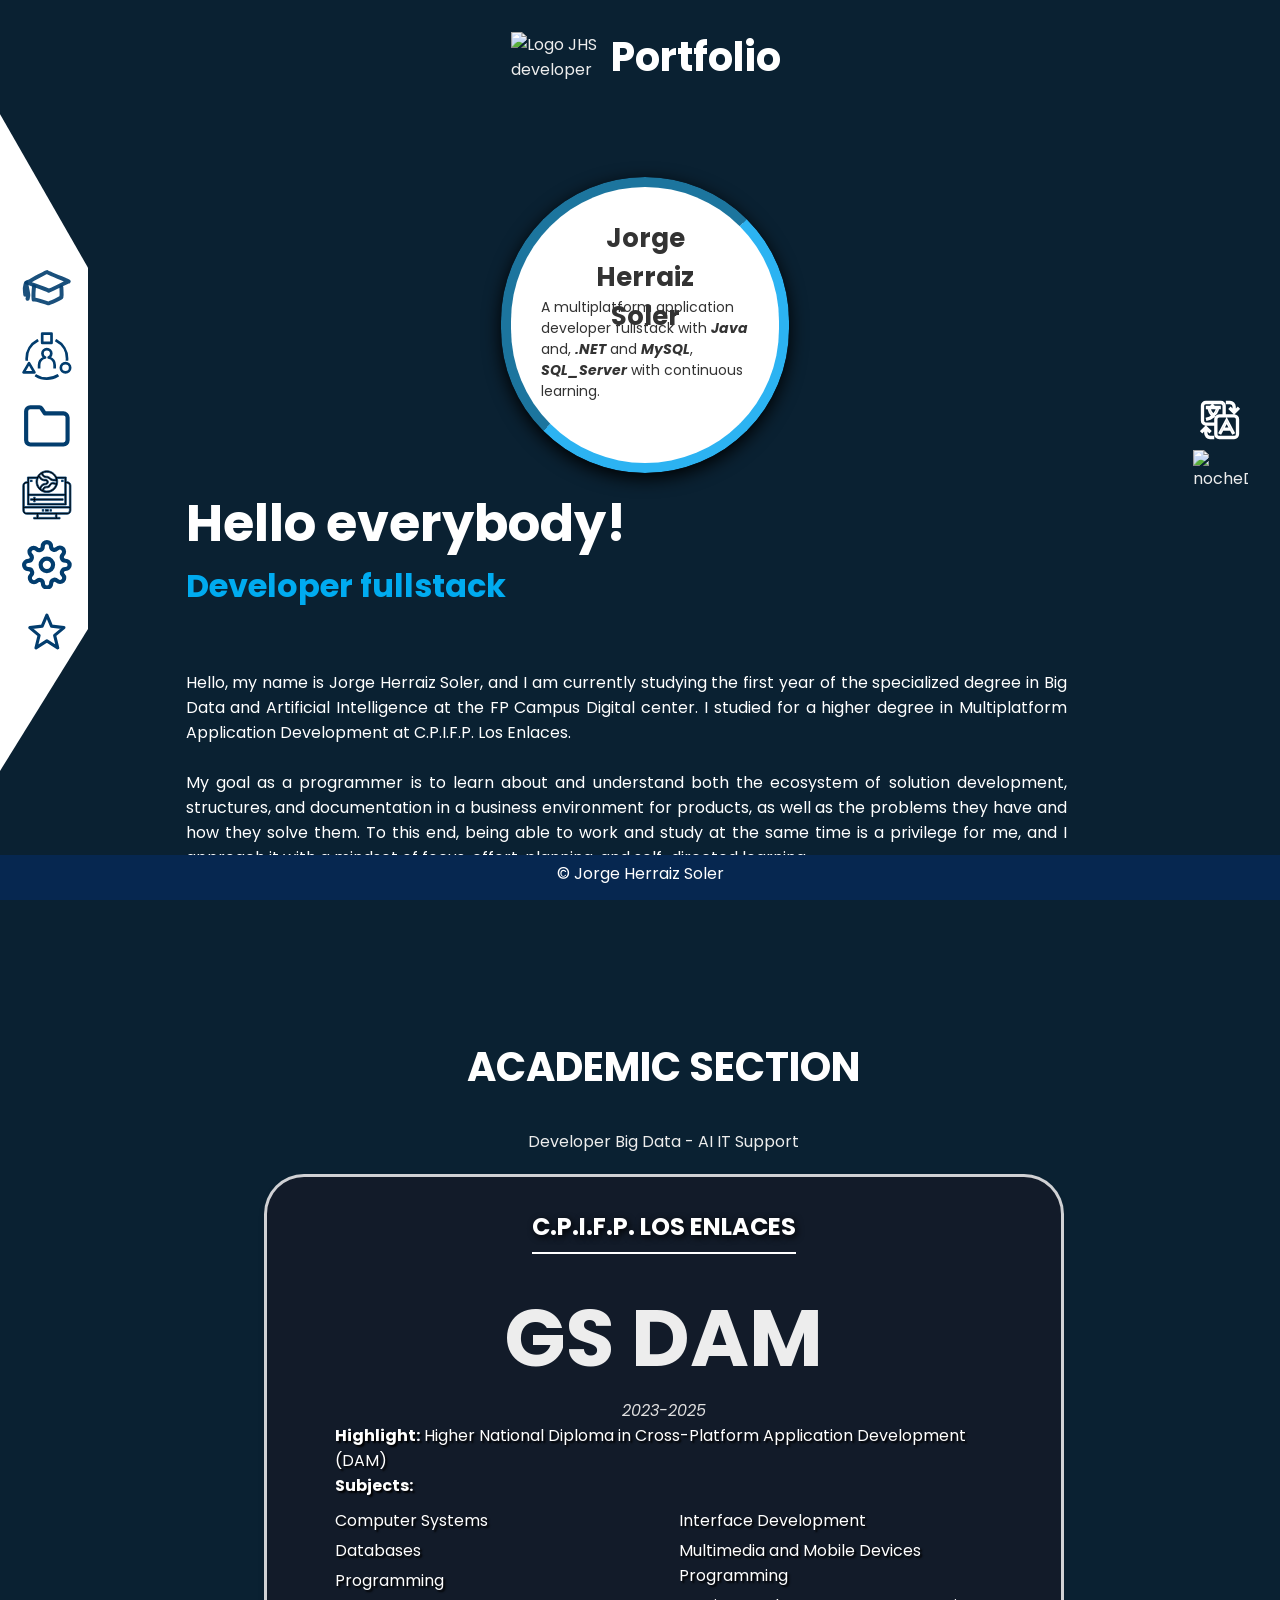
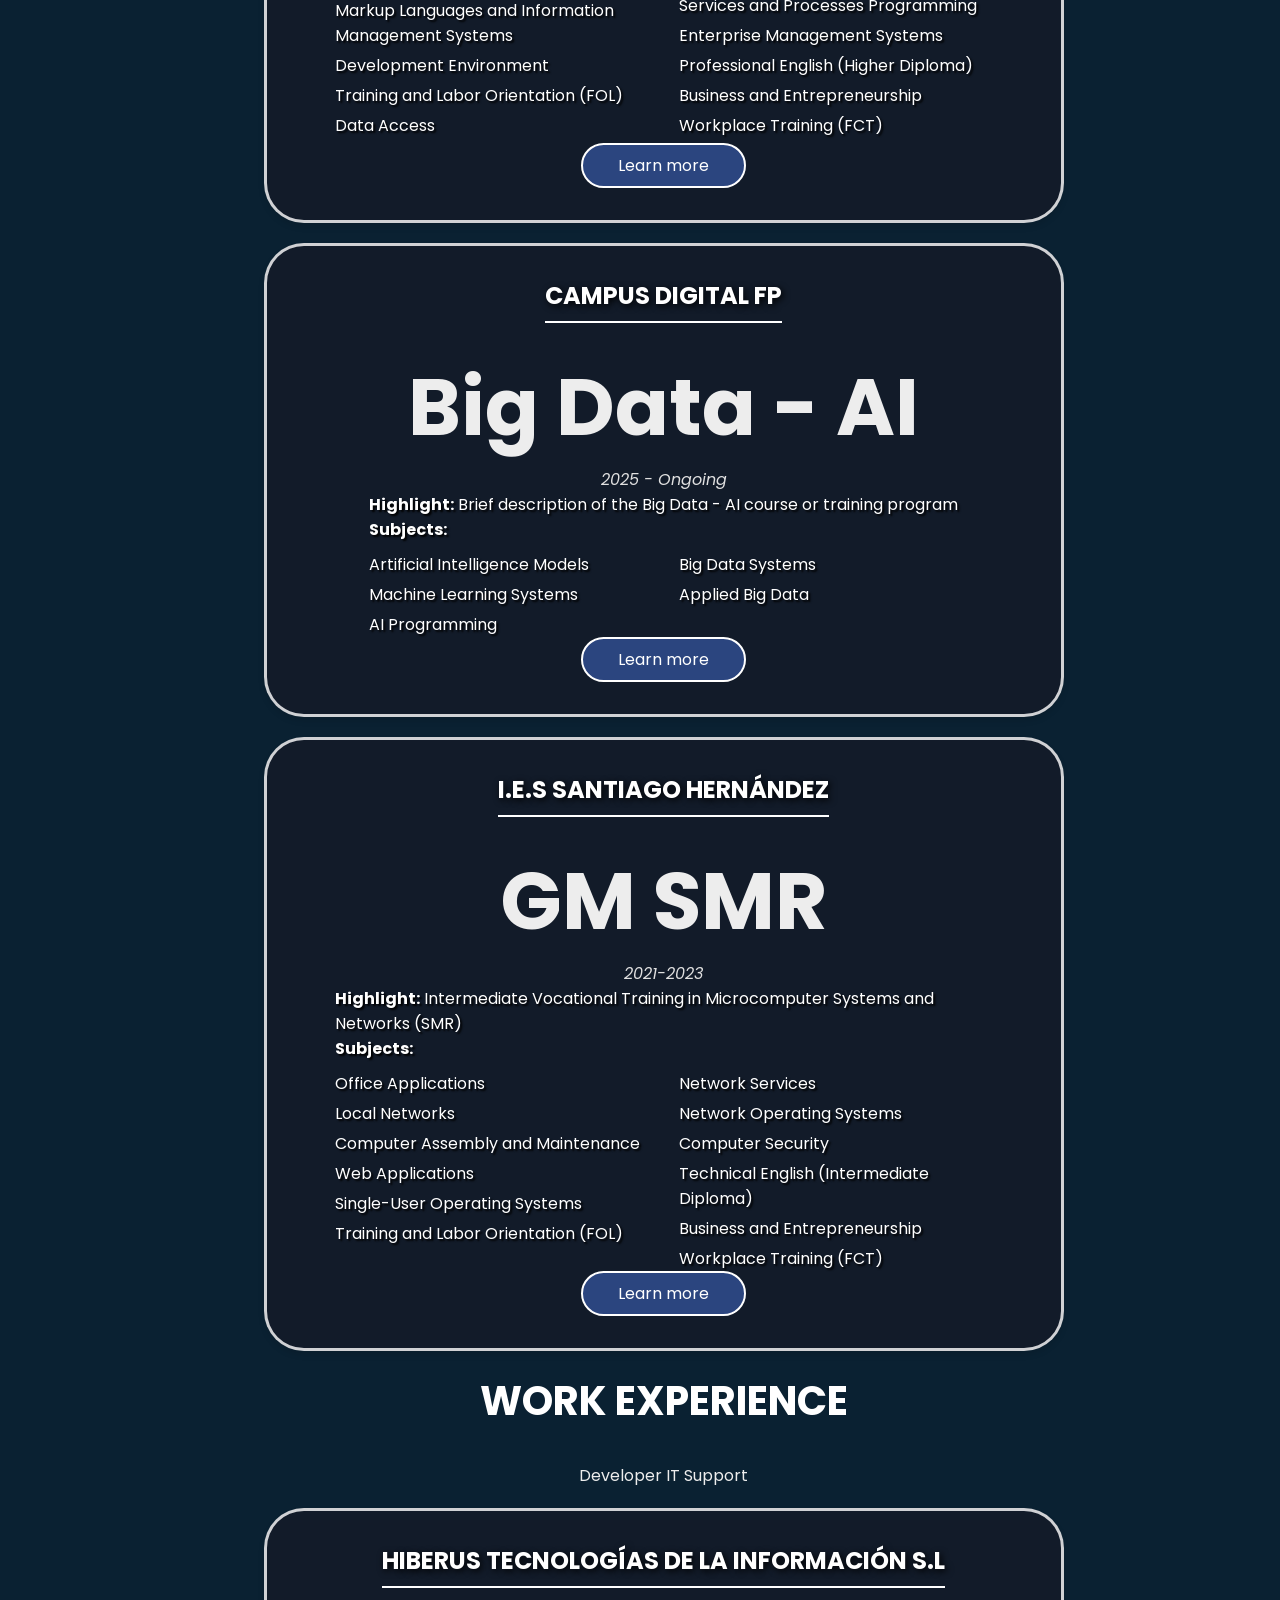
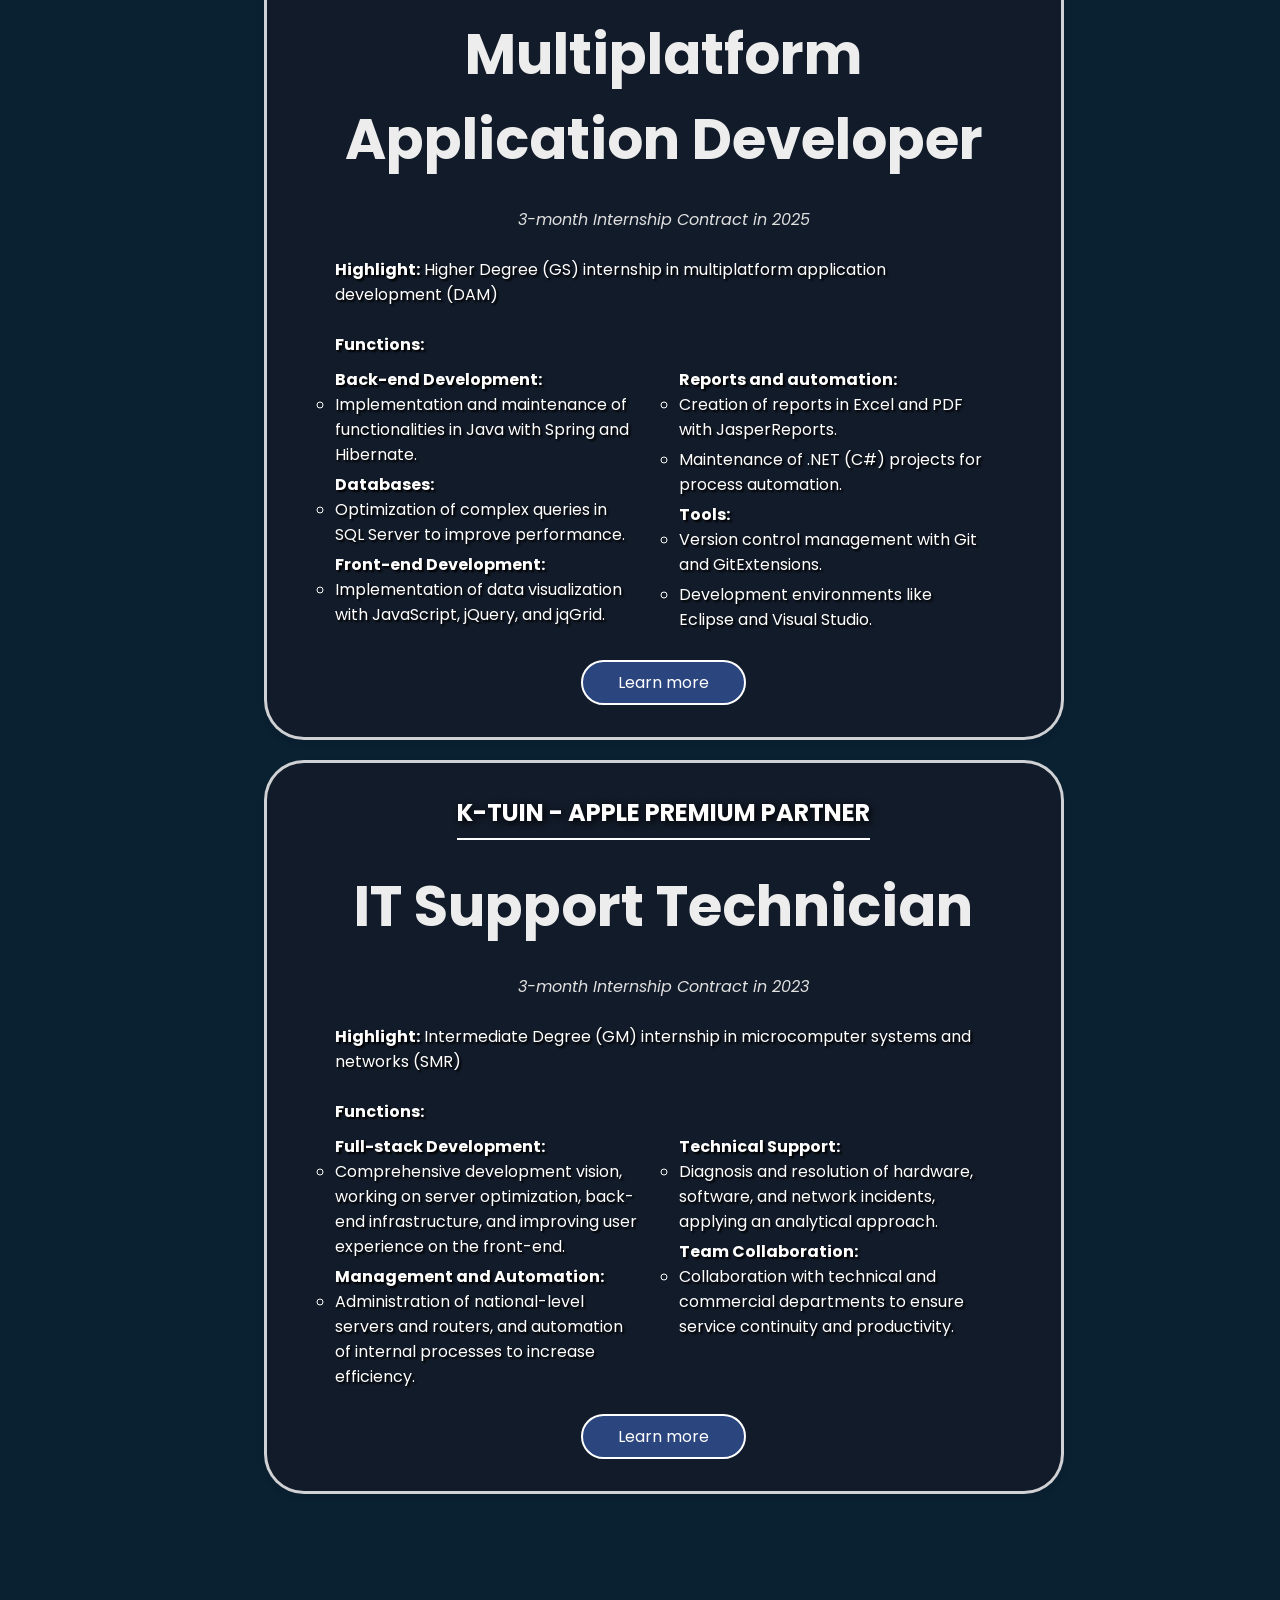
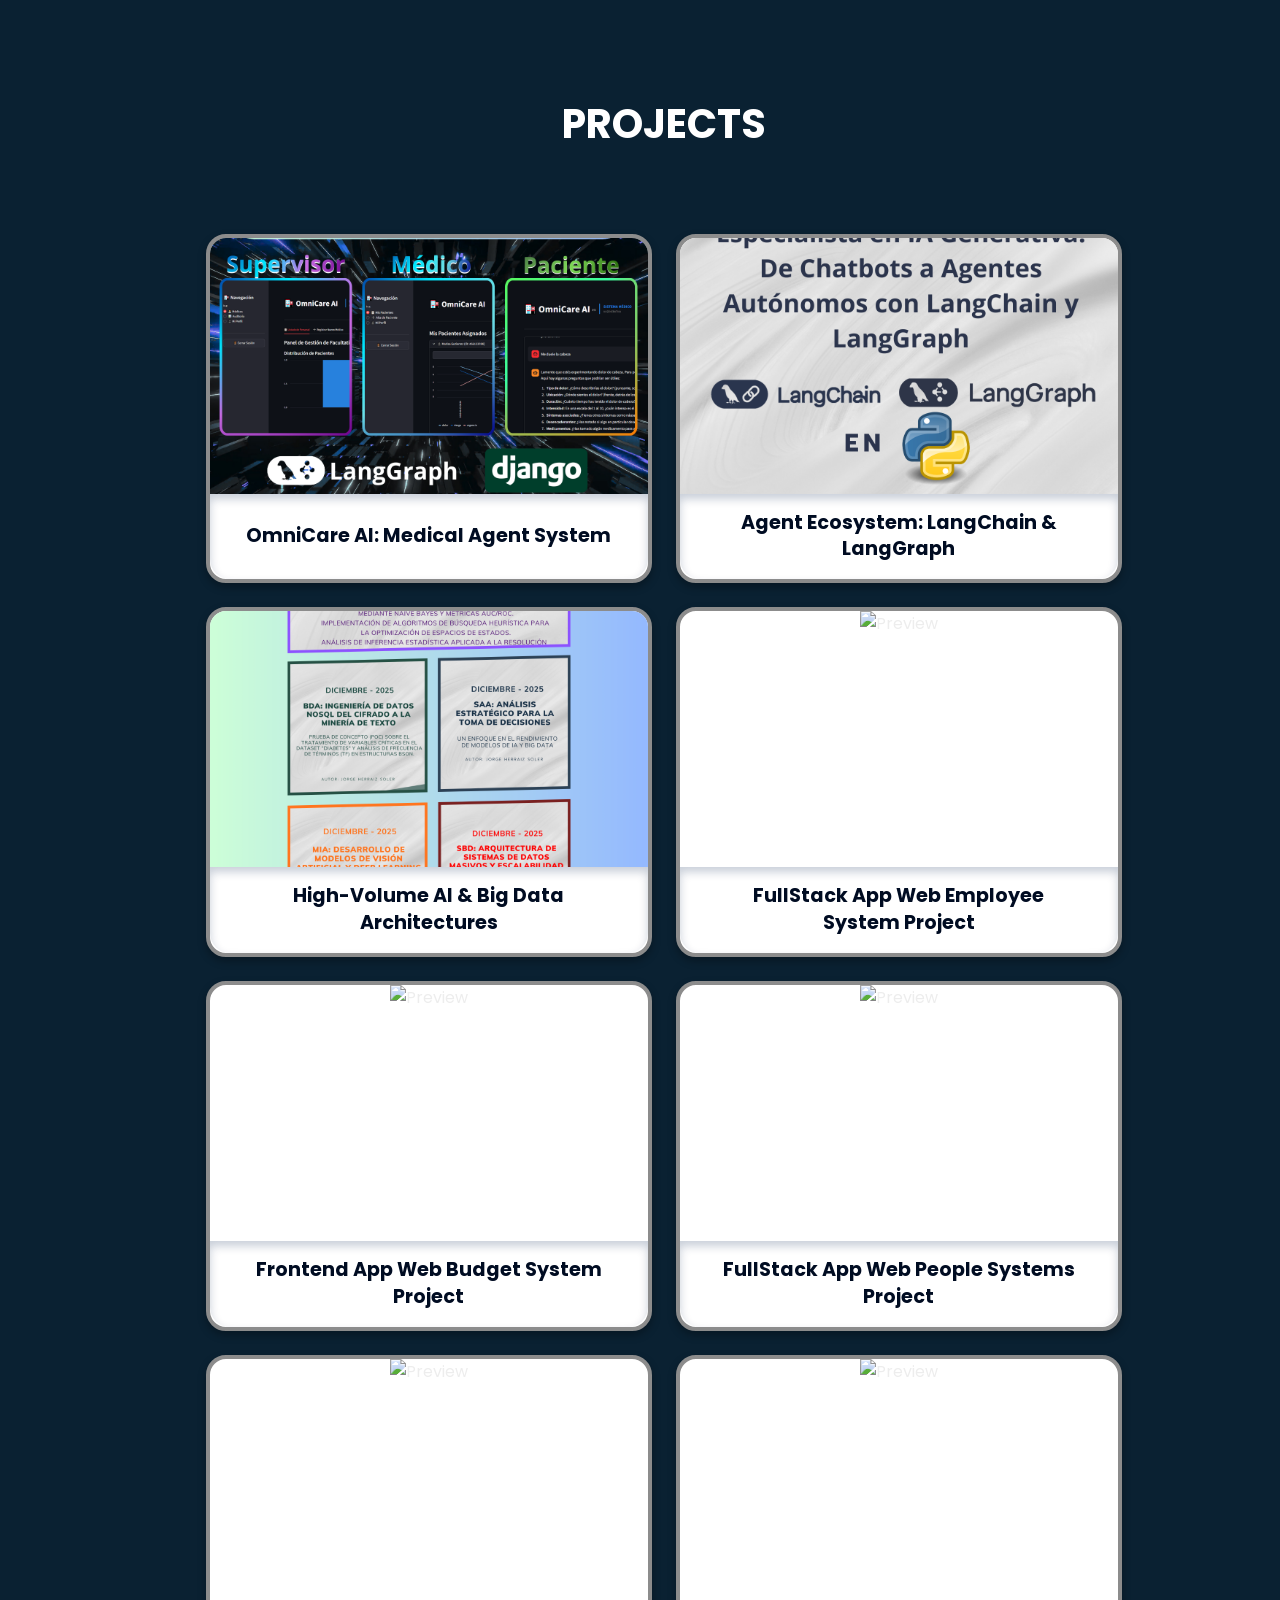
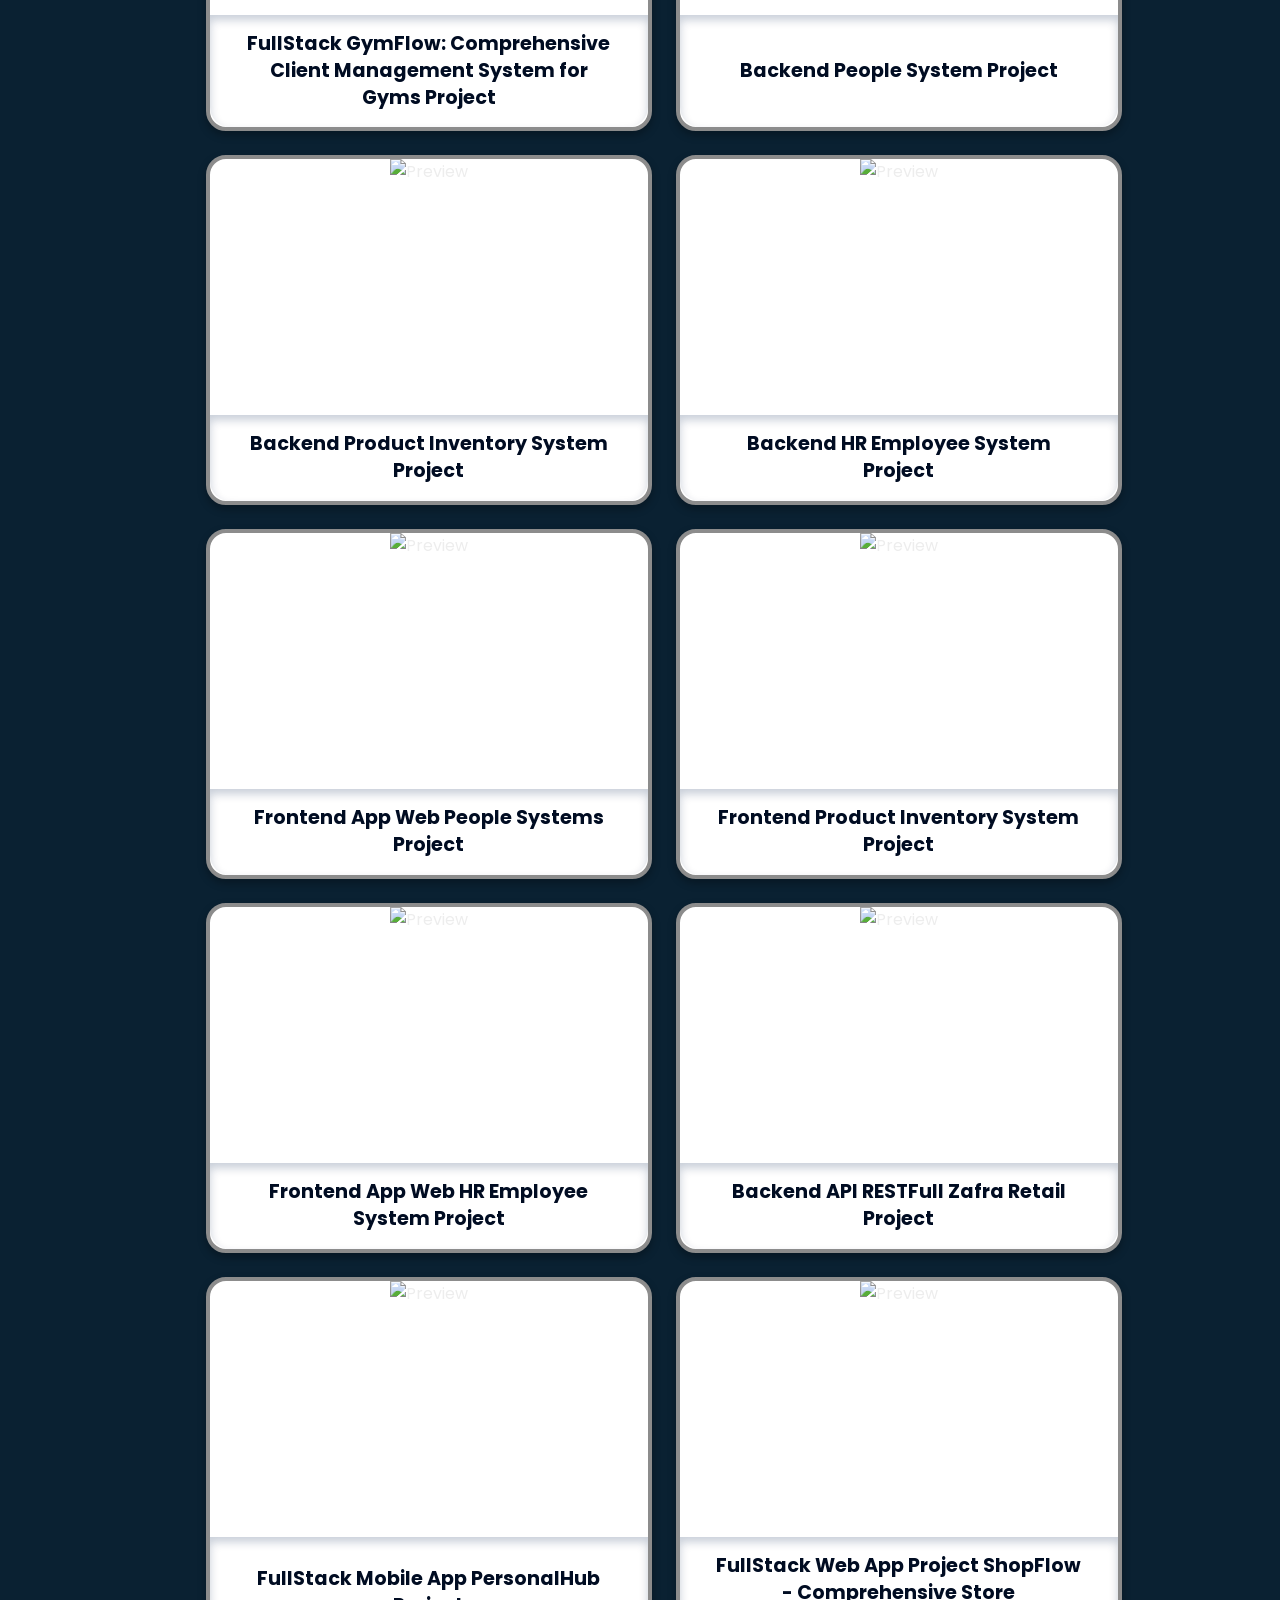
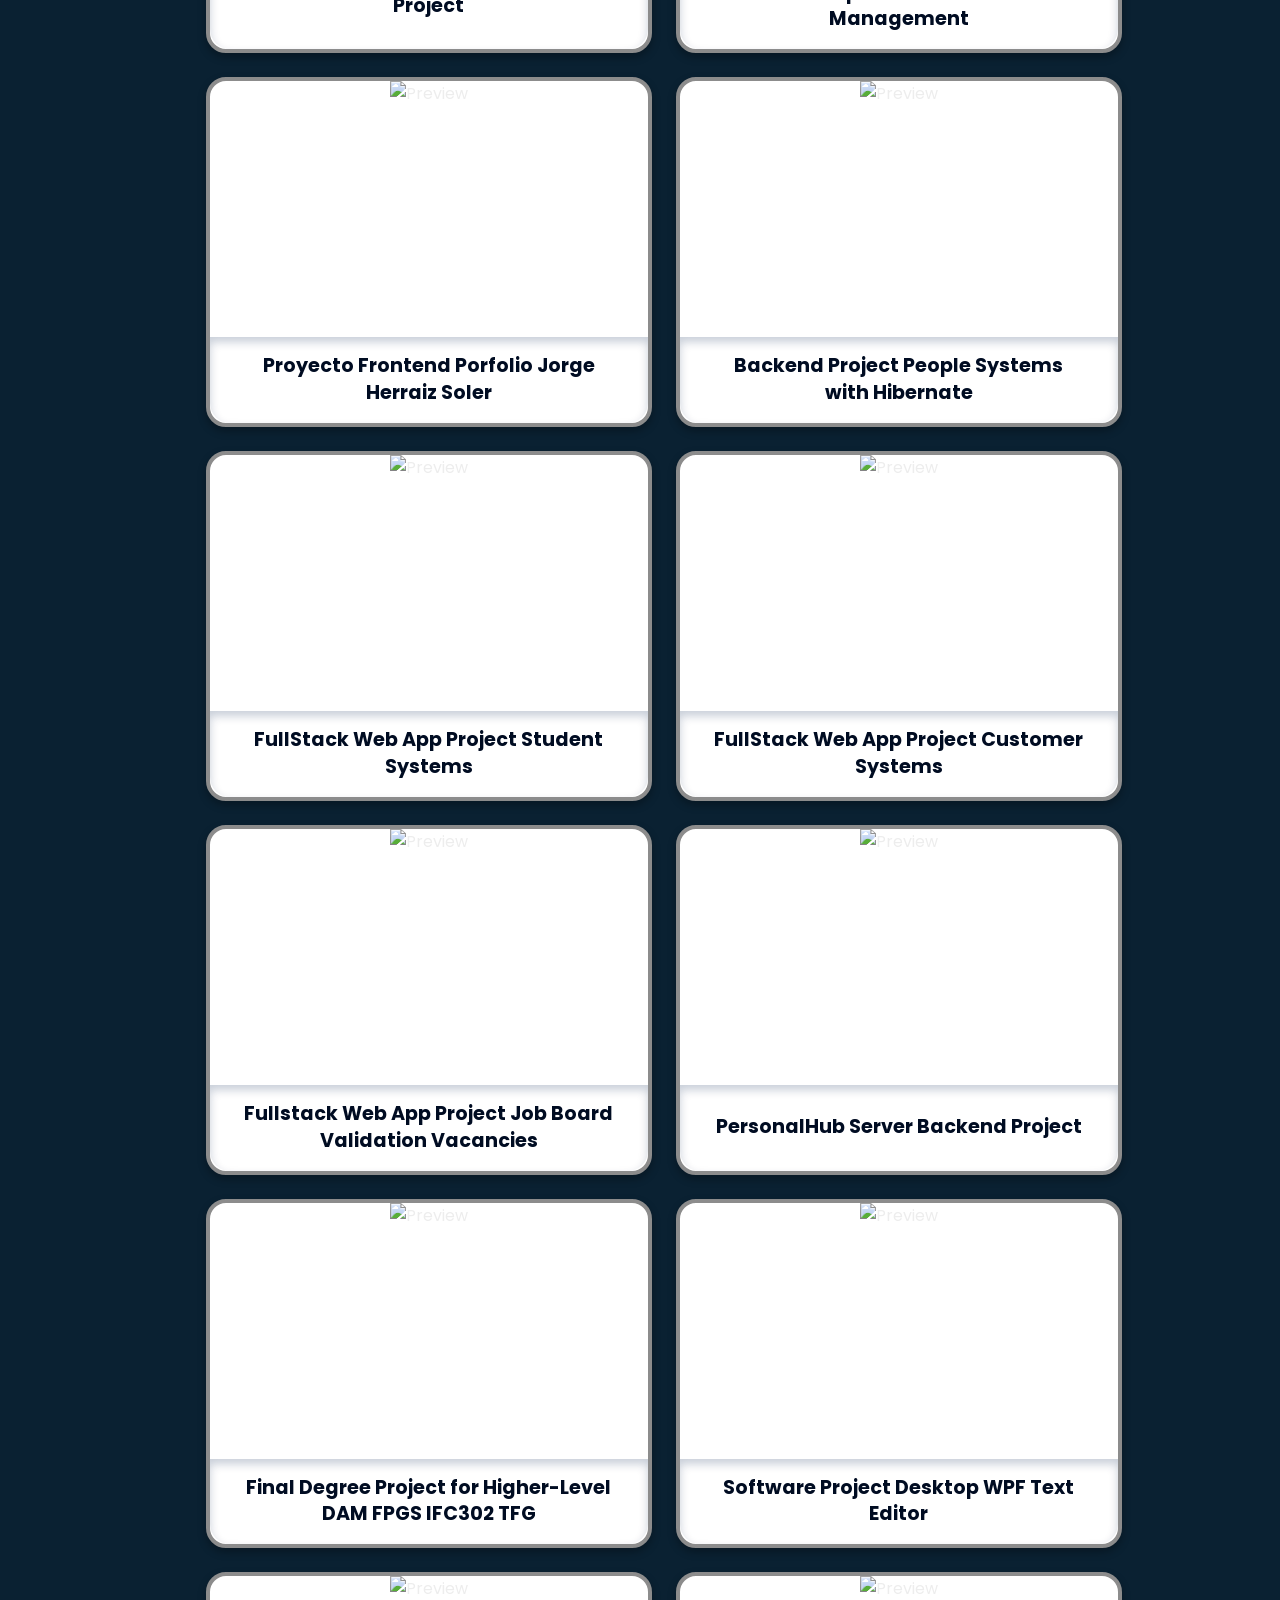
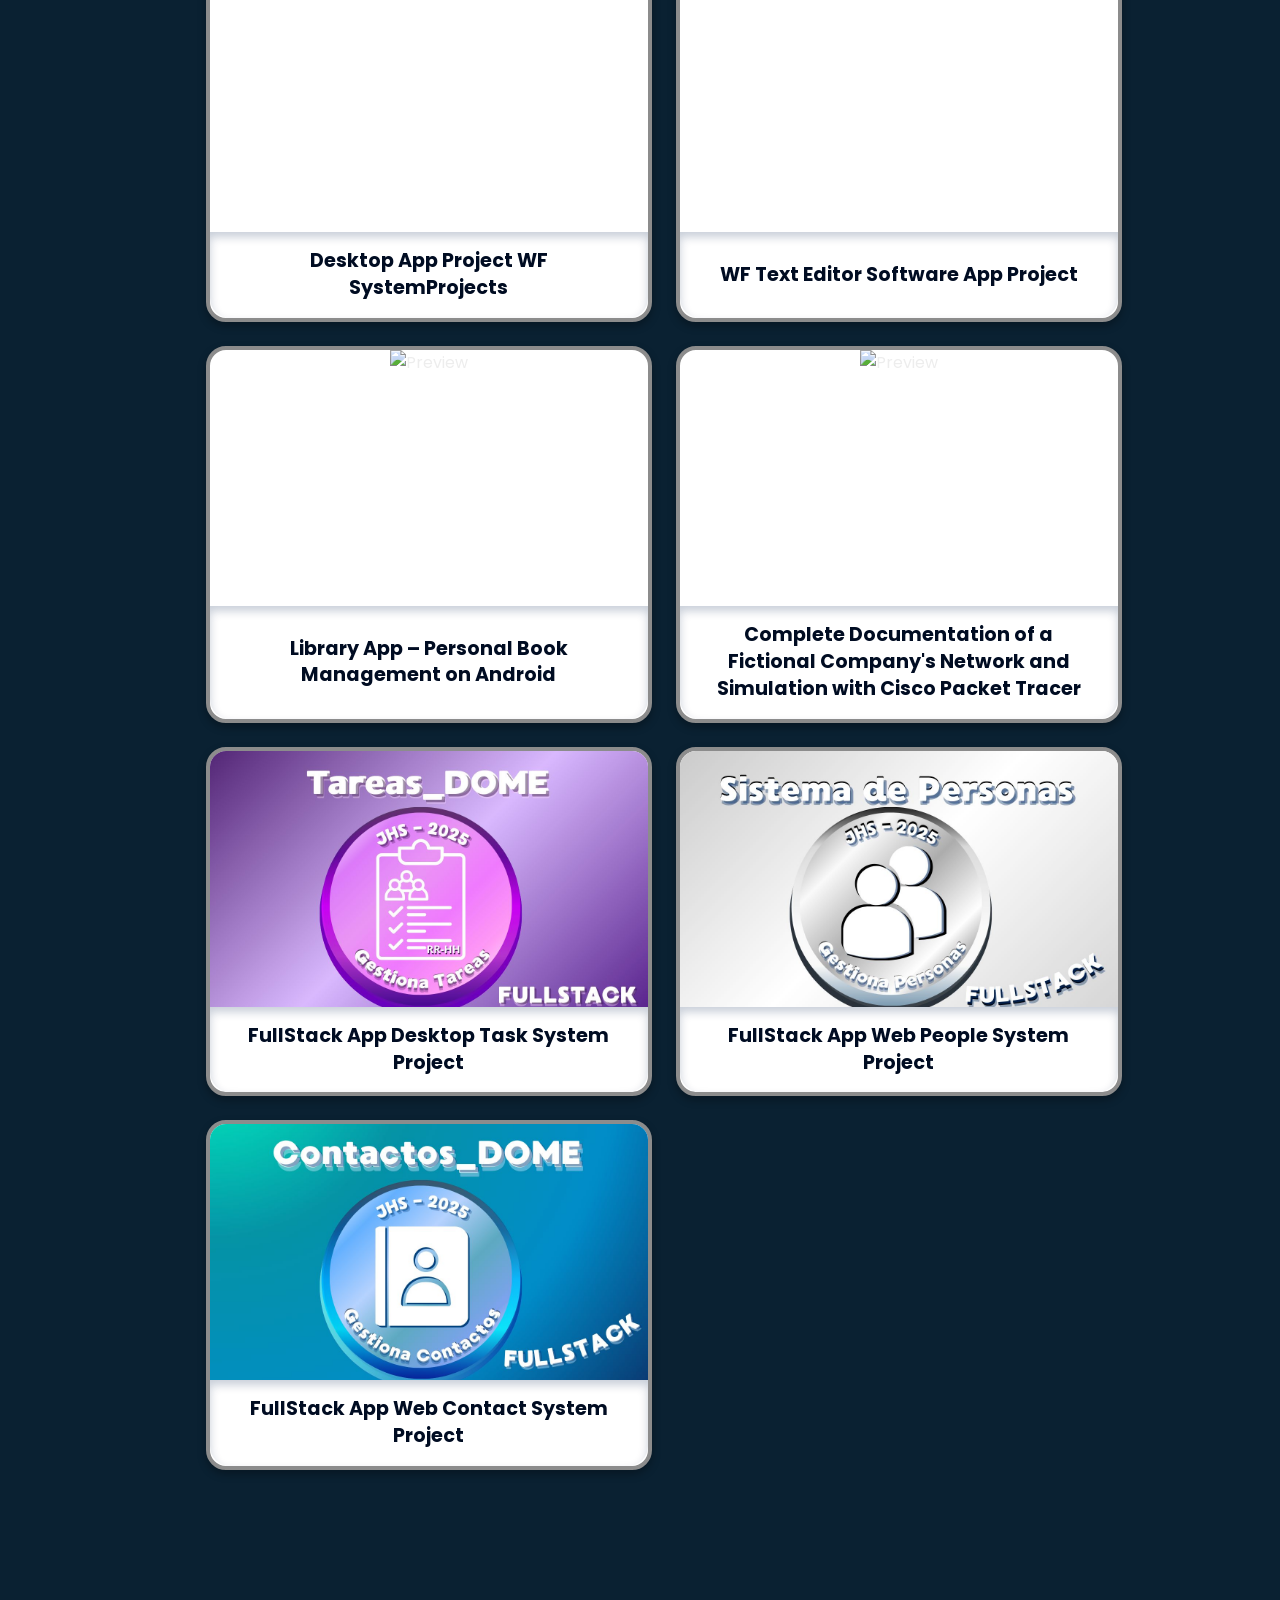
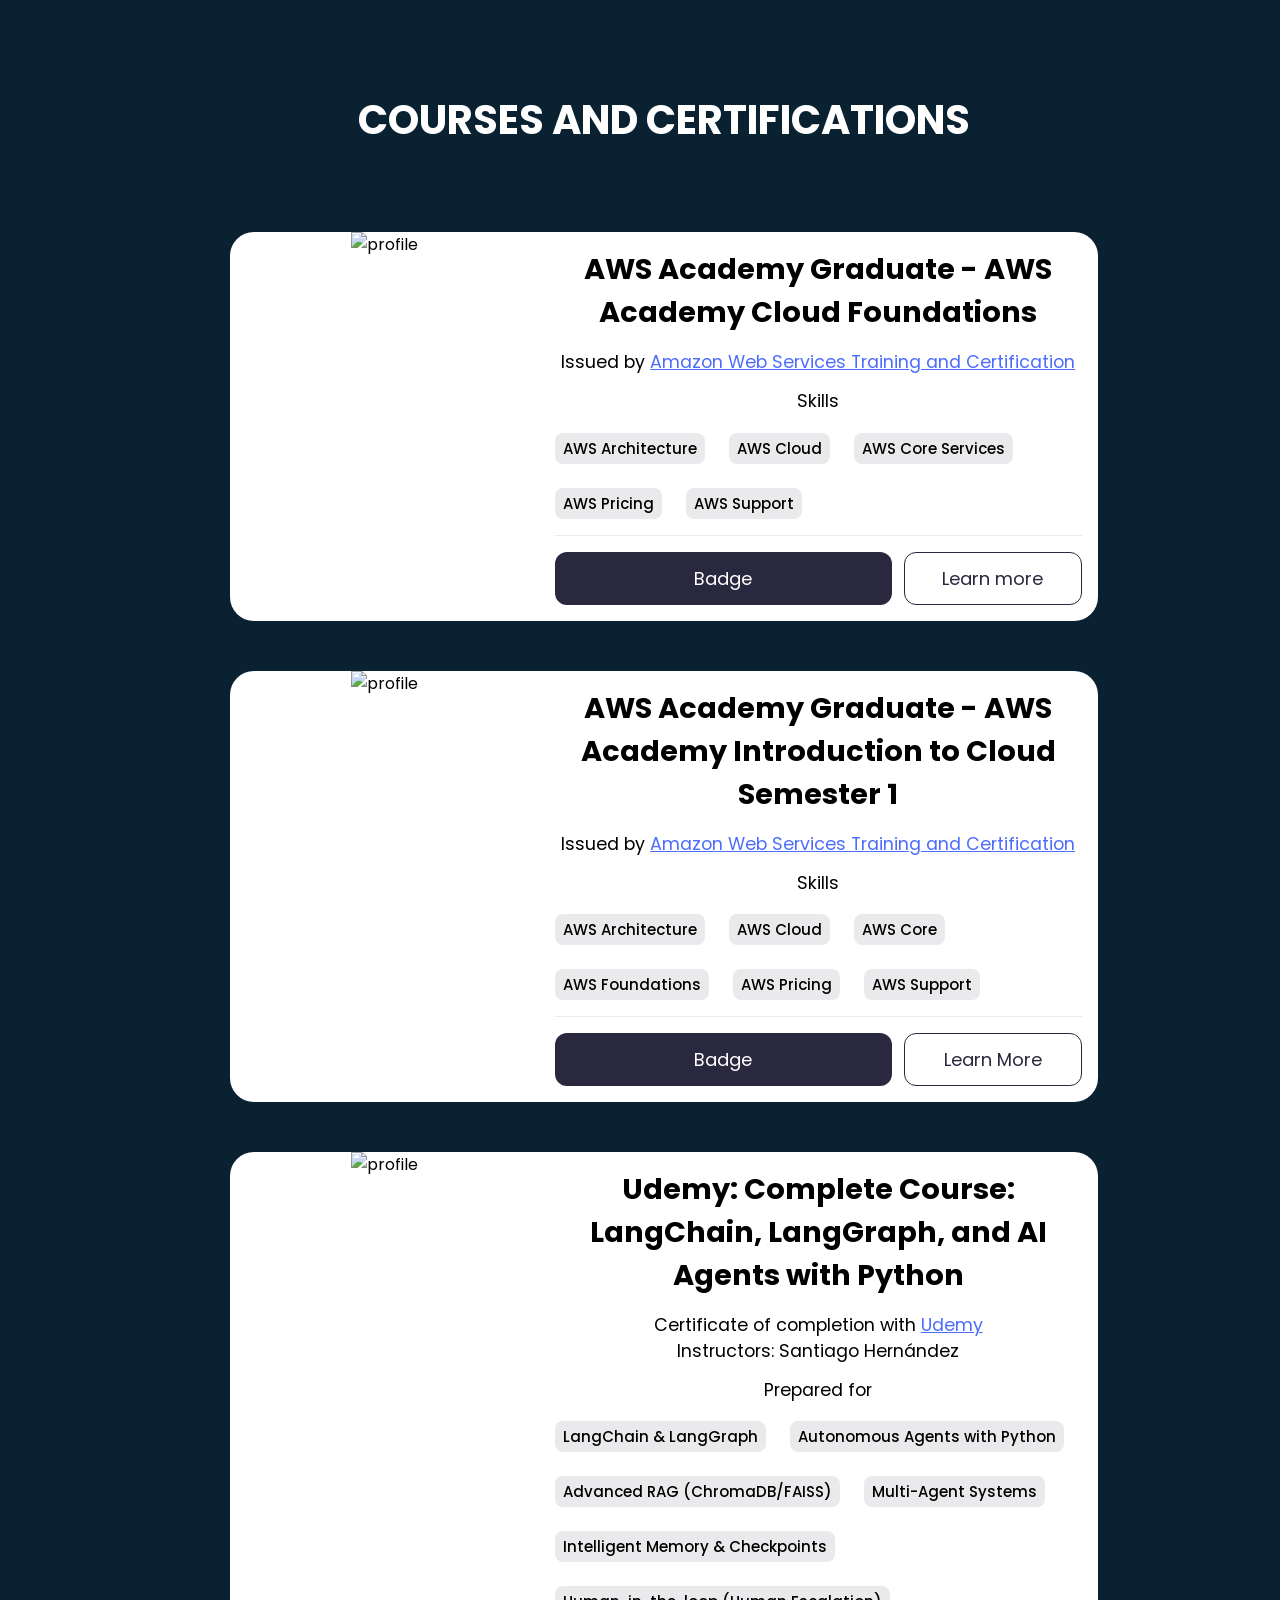
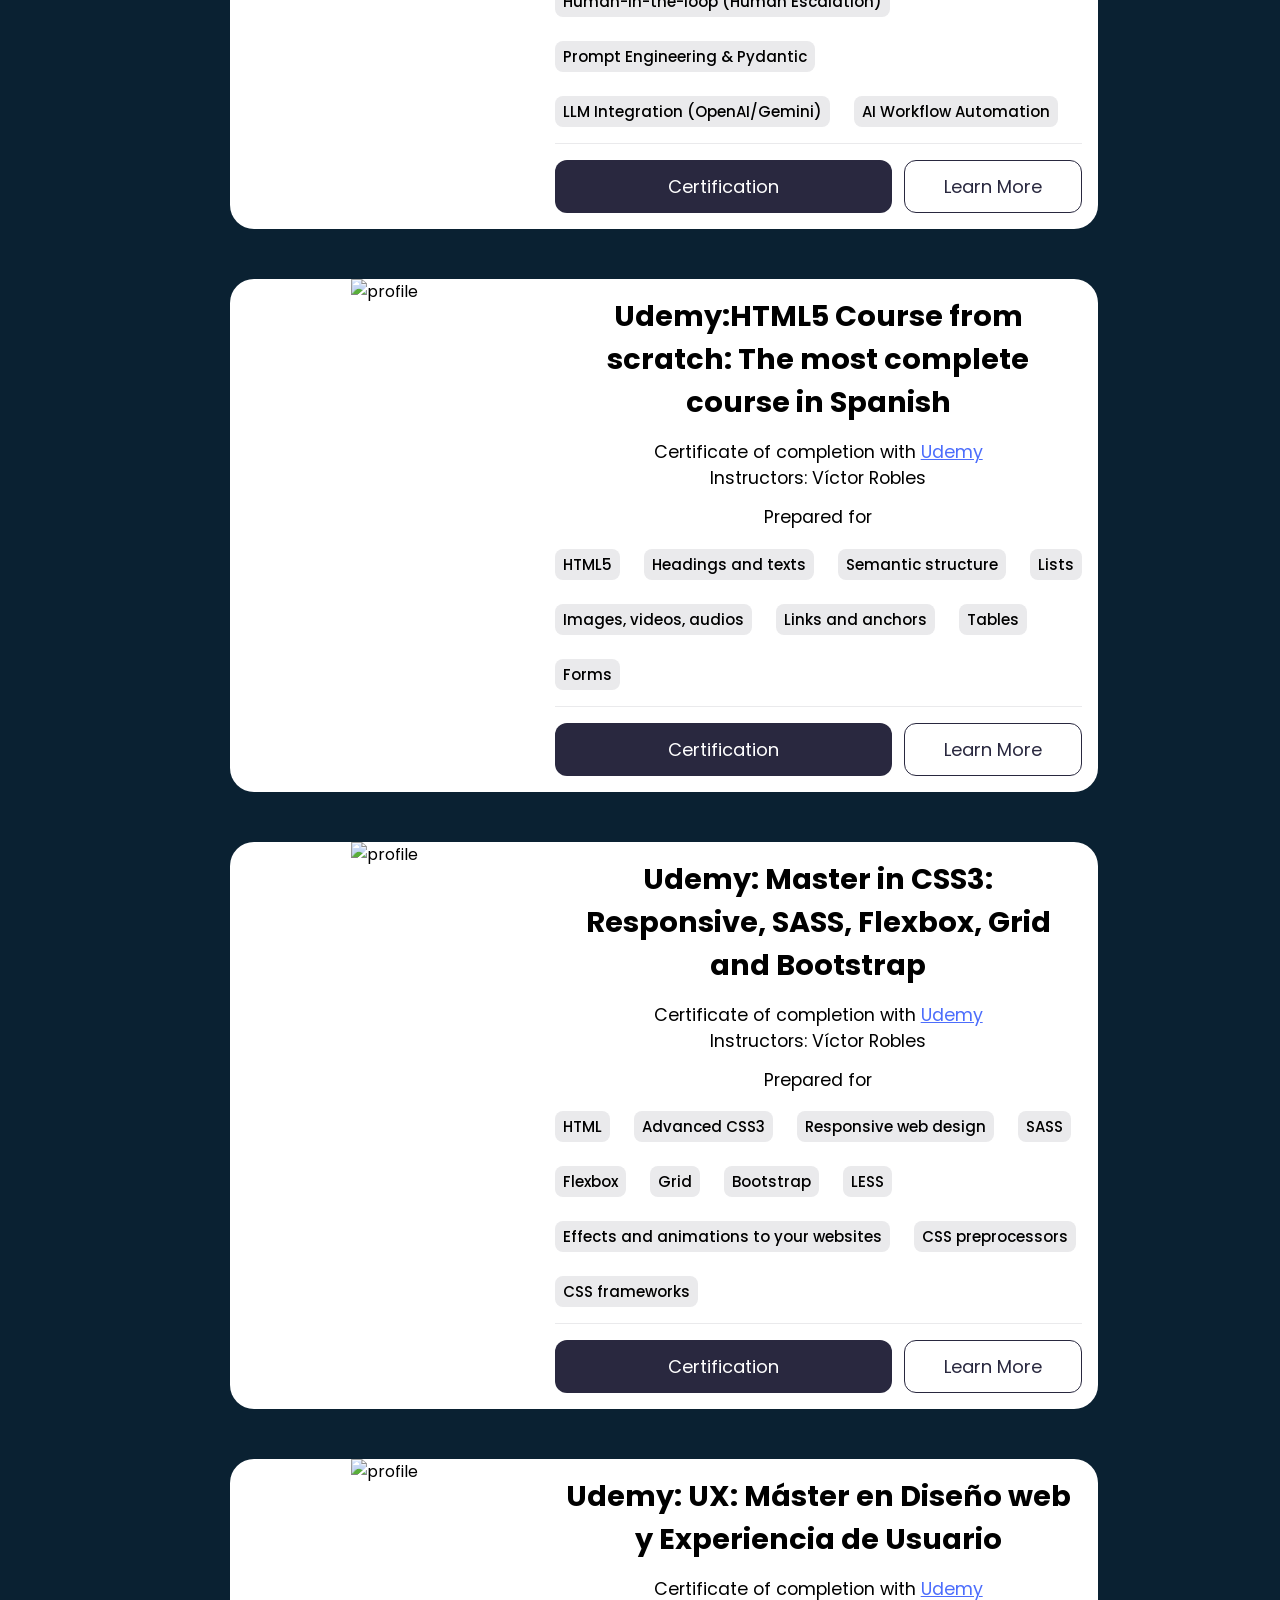
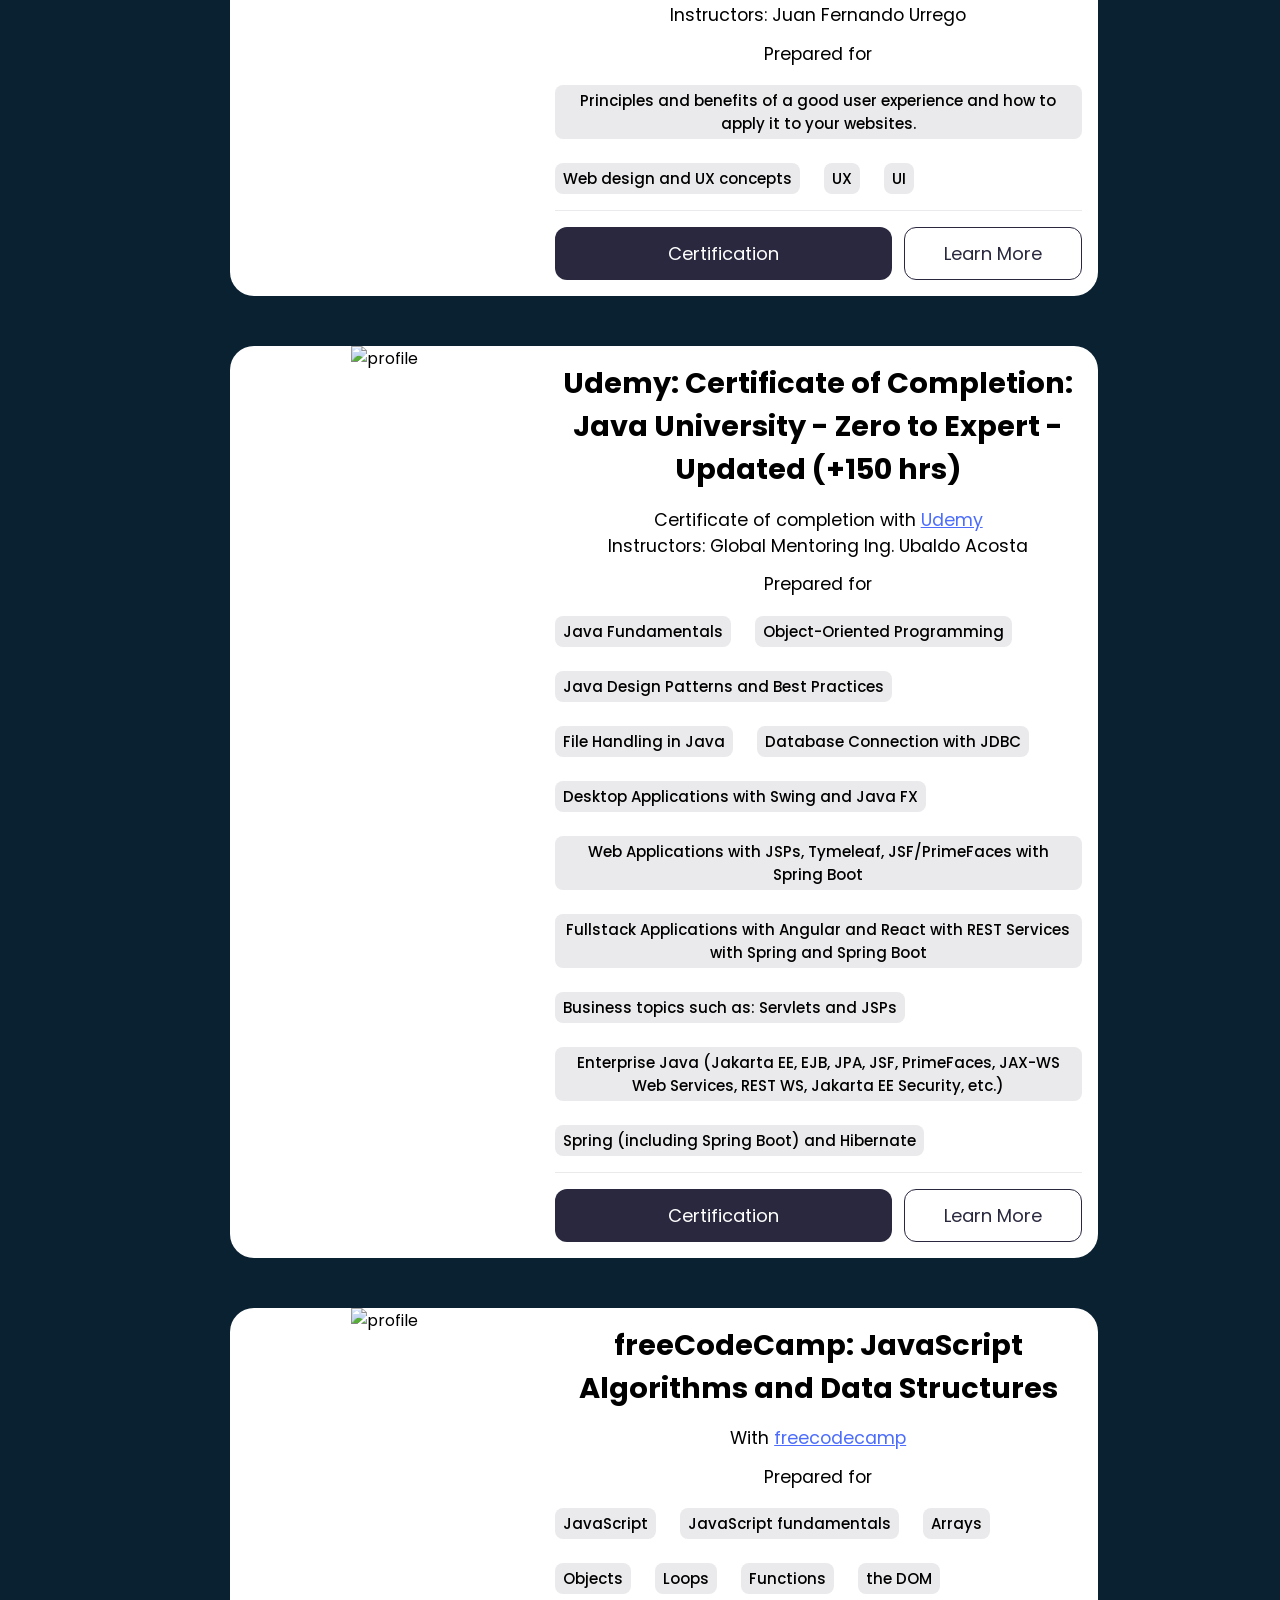
==== index.html @ fbabfcb4 "Refactor code structure for improved readability and maintainability; remove redundant code blocks a" ====
<!DOCTYPE html>
<html lang="en">

<head>
    <meta charset="UTF-8">
    <meta http-equiv="X-UA-Compatible" content="IE=edge">
    <meta name="viewport" content="width=device-width, initial-scale=1.0">
    <title>Portfolio - Jorge Herraiz Soler</title>
    <link rel="shortcut icon" href="Media/Foto gmail estudiante-1.png" type="image/x-icon">
    <link rel="stylesheet" href="styleindex.css">
    <link href='https://unpkg.com/boxicons@2.1.4/css/boxicons.min.css' rel='stylesheet'>
</head>

<body>
    <div id="bar"></div>

    <header class="header">

        <div id="logo" class="container">
            <div class="profile-wrapper slide-in-elliptic-right-fwd">
                <div class="profile">
                    <div class="profile-image">
                        <img src="Media/Foto gmail estudiante-1.png" alt="Profile">
                    </div>
                    <ul class="social-icons">
                        <li>
                            <a href="https://www.linkedin.com/in/jorgeherraizsoler/" title="Linkedin"
                                rel="noopener noreferrer" target="_blank">
                                <svg xmlns="http://www.w3.org/2000/svg" width="24" height="24" viewBox="0 0 24 24"
                                    stroke-width="2" stroke="currentColor" fill="none" stroke-linecap="round"
                                    stroke-linejoin="round">
                                    <path stroke="none" d="M0 0h24v24H0z" fill="none"></path>
                                    <path d="M4 4m0 2a2 2 0 0 1 2 -2h12a2 2 0 0 1 2 2v12a2 2 0 0 1 -2 2h-12a2 
                                             2 0 0 1 -2 -2z">
                                    </path>
                                    <path d="M8 11l0 5"></path>
                                    <path d="M8 8l0 .01"></path>
                                    <path d="M12 16l0 -5"></path>
                                    <path d="M16 16v-3a2 2 0 0 0 -4 0"></path>
                                </svg>
                            </a>
                        </li>
                        <li>
                            <a href="https://github.com/jherraizsoler" title="Github" rel="noopener noreferrer" target="_blank">

                                <svg xmlns="http://www.w3.org/2000/svg" width="24" height="24" viewBox="0 0 30 30"
                                    stroke-width="1.5" stroke="currentColor" fill="none" stroke-linecap="round"
                                    stroke-linejoin="round">

                                    <path stroke="none" d="M0 0h24v24H0z" fill="none"></path>
                                    <path
                                        d="M0 15c0 7.033 4.836 12.945 11.375 14.563.3.077.635-.19.625-.5V22.5c0-.333.197-.652.563-.844.37-.185.28-.856-.125-.937-1.9-.38-3.52-1.143-4.657-2.157C6.646 17.547 6 16.314 6 15c0-.915.327-1.793.906-2.594.06-.082.092-.18.094-.28V7.343l3.97 2.125c.122.066.273.077.405.03C12.488 9.168 13.698 9 15 9s2.512.168 3.625.5c.132.047.283.035.406-.03L23 7.343v4.78c.002.1.035.2.094.282.58.8.906 1.68.906 2.594 0 1.315-.645 2.548-1.78 3.563-1.138 1.014-2.76 1.776-4.657 2.156-.406.08-.495.75-.125.936.365.192.562.51.562.844v6.563c-.01.31.326.577.625.5C25.165 27.945 30 22.032 30 15c0-8.278-6.722-15-15-15C6.722 0 0 6.722 0 15zM15 1c7.738 0 14 6.262 14 14 0 6.33-4.24 11.547-10 13.28V22.5c0-.4-.154-.756-.375-1.063 1.663-.457 3.182-1.175 4.28-2.156C24.206 18.124 25 16.64 25 15c0-1.083-.394-2.074-1-2.97V6.5c.003-.35-.446-.613-.75-.437L18.656 8.53C17.516 8.22 16.296 8 15 8c-1.295 0-2.517.218-3.656.53L6.75 6.064c-.304-.176-.753.087-.75.437v5.53c-.606.896-1 1.887-1 2.97 0 1.64.795 3.123 2.094 4.28 1.1.982 2.62 1.7 4.28 2.158-.22.306-.374.66-.374 1.062v1.688c-1.09.406-1.807.493-2.25.406-.478-.094-.736-.34-1.03-.75-.592-.823-1.173-2.34-3.095-2.836-.654-.175-.875.8-.25.97 1.508.39 1.805 1.448 2.53 2.46.364.505.886.973 1.658 1.125.643.126 1.422.03 2.437-.313v3.03C5.242 26.548 1 21.33 1 15 1 7.262 7.262 1 15 1z" />

                                </svg>

                            </a>
                        </li>
                    </ul>
                    <div class="profile-name">
                        <h2 id="nombreProfile">Jorge Herraiz Soler</h2>
                        <div class="profile-bio">
                            A multiplatform application developer fullstack
                            with <em><b>Java</b></em> and, <em><b>.NET</b></em> and <em><b>MySQL</b></em>,
                            <em><b>SQL_Server</b></em> with
                            continuous learning.
                        </div>
                    </div>
                </div>
            </div>
        </div>
        <img id="logo" src="Media/JHS12121212.png" class="tilt-in-top-1" alt="Logo JHS developer">
        <nav class="navbar">
            <a id="a_portafolio" href="#" class="tracking-in-expand-fwd-top">Portfolio</a>
        </nav>

        <div id="herramientas">
            <a class="boton_traductor" href="indexSpanish.html">
                <svg viewBox="0 0 24 24" xmlns="http://www.w3.org/2000/svg">
                    <path
                        d="M8 15H3.5A2.502 2.502 0 0 1 1 12.5v-9A2.502 2.502 0 0 1 3.5 1h9A2.502 2.502 0 0 1 15 3.5V8h-1V3.5A1.502 1.502 0 0 0 12.5 2h-9A1.502 1.502 0 0 0 2 3.5v9A1.502 1.502 0 0 0 3.5 14H8zm-.038-4.811a9.77 9.77 0 0 1-3.766 1.796l-.242-.97a8.816 8.816 0 0 0 3.282-1.532A9.264 9.264 0 0 1 4.888 5H4V4h3.279l-.544-.544.707-.707L8.692 4H12v1h-.914A9.836 9.836 0 0 1 9.78 8.152a3.853 3.853 0 0 0-1.82 2.037zm.032-1.383A8.167 8.167 0 0 0 10.058 5H5.922a8.18 8.18 0 0 0 2.072 3.806zM23 20.447v-8.894A2.525 2.525 0 0 0 20.484 9h-8.931A2.556 2.556 0 0 0 9 11.553v8.894A2.556 2.556 0 0 0 11.553 23h8.894A2.556 2.556 0 0 0 23 20.447zM20.484 10A1.517 1.517 0 0 1 22 11.516v8.968A1.517 1.517 0 0 1 20.484 22h-8.968A1.517 1.517 0 0 1 10 20.484v-8.968A1.517 1.517 0 0 1 11.516 10zm-2.086 8h-4.796l-1.159 2.23-.886-.46L16 11.215l4.443 8.555-.886.46zm-.52-1L16 13.385 14.122 17zM6 22.01a2.003 2.003 0 0 1-2-2v-2.303l1.646 1.646.707-.707L3.506 15.8.659 18.646l.707.707L3 17.72v2.292a3.003 3.003 0 0 0 3 3h2.058v-1zM22.646 4.647L21 6.293V4a3.003 3.003 0 0 0-3-3h-2v1h2a2.003 2.003 0 0 1 2 2v2.281l-1.634-1.635-.707.707 2.847 2.848 2.848-2.848z" />
                </svg>
            </a>
            <img id="icon" src="Media/sun-sun-ray-icon-transparent-free-png.webp" alt="nocheDia" />
        </div>
    </header>

    <!-- MENU NAVEGACIÓN  tilt-in-left-1-->
    <formaIzquierda class="formaIzquierda 77tilt-in-left-1">
    </formaIzquierda>

    <nav class="containerNav desktop-nav">
        <!-- Academico -->
        <div class="elementos">
            <a href="#contenedorSeccionesAcademicas">
                <svg class="icon" width="10%" height="10%" viewBox="100 100 200 200" fill="none"
                    xmlns="http://www.w3.org/2000/svg">
                    <path
                        d="M194.146 138.637C173.731 150.503 151.992 160.035 132 172.976C128.031 175.546 117.601 178.163 117.601 178.698C117.601 179.532 125.261 180.043 125.937 180.335C135.03 184.259 199.396 206.11 207.942 211.739C209.603 211.739 283.144 175.286 286.606 173.795C287.074 173.591 288.121 174.338 288.121 173.795C288.121 172.235 275.815 168.61 274.48 168.07C261.327 162.748 202.181 138.312 200.968 137"
                        stroke-opacity="0.9" stroke-width="16" stroke-linecap="round" stroke-linejoin="round" />
                    <path
                        d="M148.552 193.944C147.201 202.719 146.74 211.578 146.274 220.426C146.271 220.508 146.118 246.743 146.274 246.908C147.17 247.852 148.805 246.908 150.073 246.908C155.871 246.908 195.435 258.019 206.43 262.735C208.077 263.441 257.734 241.191 258.404 237.931C260.91 225.742 258.404 209.464 258.404 197.959"
                        stroke-opacity="0.9" stroke-width="16" stroke-linecap="round" stroke-linejoin="round" />
                    <path
                        d="M112.985 227.821C112.195 210.434 108.533 204.525 113.752 187.862C114.191 186.455 115.795 179.708 117.581 179.708C118.438 179.708 118.992 192.729 119.112 193.569C120.49 203.088 125.937 222.099 125.24 230.268C125.224 230.471 122.178 250.075 122.178 241.682"
                        stroke-opacity="0.9" stroke-width="16" stroke-linecap="round" stroke-linejoin="round" />
                </svg>
                <span class="text">Academic</span>
            </a>

        </div>
        <!-- Experiencia-->
        <div class="elementos">
            <a href="#contenedorSeccionesExperiencia">
                <svg class="icon" version="1.1" id="Layer_1" xmlns="http://www.w3.org/2000/svg"
                    xmlns:xlink="http://www.w3.org/1999/xlink" x="0px" y="0px" viewBox="0 0 32 32"
                    style="enable-background:new 0 0 32 32;" xml:space="preserve">
                    <path id="user--experience-design_1_" d="M16,30.36c-2.605,0-5.093-0.712-7.194-2.058l0.389-0.605
                                        c1.985,1.271,4.338,1.942,6.806,1.942c2.404,0,4.822-0.69,6.808-1.944l0.385,0.609C21.093,29.63,18.539,30.36,16,30.36z M28,26.36
                                        c-1.853,0-3.36-1.508-3.36-3.36s1.508-3.36,3.36-3.36s3.36,1.508,3.36,3.36S29.853,26.36,28,26.36z M28,20.36
                                        c-1.456,0-2.64,1.184-2.64,2.64s1.184,2.64,2.64,2.64s2.64-1.184,2.64-2.64S29.456,20.36,28,20.36z M8,26.36H1
                                        c-0.129,0-0.248-0.069-0.312-0.181s-0.064-0.25,0.001-0.361l3.5-6c0.129-0.221,0.493-0.221,0.622,0l3.5,6
                                        c0.065,0.111,0.065,0.249,0.001,0.361C8.248,26.291,8.129,26.36,8,26.36z M1.627,25.64h5.746L4.5,20.715L1.627,25.64z M21.36,23
                                        h-0.72v-1.683c0-2.16-1.466-4.016-3.565-4.513c-0.15-0.035-0.261-0.163-0.275-0.316c-0.014-0.154,0.071-0.3,0.212-0.363
                                        c0.899-0.4,1.479-1.293,1.479-2.275c0-1.373-1.117-2.49-2.49-2.49s-2.49,1.117-2.49,2.49c0,0.982,0.581,1.875,1.48,2.275
                                        c0.141,0.063,0.226,0.209,0.212,0.362c-0.014,0.154-0.125,0.282-0.275,0.317c-2.1,0.498-3.566,2.353-3.566,4.513V23h-0.72v-1.683
                                        c0-2.221,1.342-4.162,3.347-4.968c-0.745-0.601-1.197-1.515-1.197-2.499c0-1.77,1.44-3.21,3.21-3.21c1.771,0,3.211,1.44,3.211,3.21
                                        c0,0.984-0.452,1.898-1.197,2.499c2.005,0.806,3.347,2.748,3.347,4.968V23H21.36z M29.321,18.027l-0.719-0.055
                                        c0.025-0.321,0.037-0.646,0.037-0.973c0-4.708-2.607-8.993-6.806-11.181l0.332-0.639C26.604,7.493,29.36,12.022,29.36,17
                                        C29.36,17.347,29.347,17.688,29.321,18.027z M2.679,18.027C2.653,17.688,2.64,17.347,2.64,17c0-5,2.756-9.542,7.193-11.855
                                        l0.333,0.639C5.968,7.972,3.36,12.27,3.36,17c0,0.327,0.013,0.651,0.037,0.973L2.679,18.027z M19,7.36h-6
                                        c-0.199,0-0.36-0.161-0.36-0.36V1c0-0.199,0.161-0.36,0.36-0.36h6c0.199,0,0.36,0.161,0.36,0.36v6C19.36,7.199,19.199,7.36,19,7.36z
                                        M13.36,6.64h5.28V1.36h-5.28C13.36,1.36,13.36,6.64,13.36,6.64z" />

                </svg>
                <span class="text">Experience</span>
            </a>
        </div>
         <!-- Proyectos -->
        <div class="elementos">
            <a href="#proyectos">
                <svg class="icon" width="50px" height="50px" viewBox="0 0 24 24" fill="none"
                    xmlns="http://www.w3.org/2000/svg">
                    <path
                        d="M4 21H20C21.1046 21 22 20.1046 22 19V8C22 6.89543 21.1046 6 20 6H11L9.29687 3.4453C9.1114 3.1671 8.79917 3 8.46482 3H4C2.89543 3 2 3.89543 2 5V19C2 20.1046 2.89543 21 4 21Z"
                        stroke-width="2" stroke-linecap="round" stroke-linejoin="round" />
                </svg>
                <span class="text">Projects</span>
            </a>
        </div>
        <!-- Cursos -->
        <div class="elementos">
            <a href="#contenedorSeccionesCCI">
                <svg class="icon" viewBox="0 0 64 64" id="Layer_1_1_" version="1.1" xml:space="preserve"
                    xmlns="http://www.w3.org/2000/svg" xmlns:xlink="http://www.w3.org/1999/xlink">

                    <path
                        d="M58,15h-1V9H44.63C42.377,4.278,37.571,1,32,1S21.623,4.278,19.37,9H7v6H6c-2.757,0-5,2.243-5,5v32c0,2.757,2.243,5,5,5h13   v4h-4v2h34v-2h-4v-4h13c2.757,0,5-2.243,5-5V20C63,17.243,60.757,15,58,15z M9,33h46v10H9V33z M43.605,12h-3.127   c-1.332,0-2.583-0.519-3.524-1.46l-0.494-0.494C35.142,8.727,33.388,8,31.521,8c-1.809,0-3.479-0.982-4.357-2.563   c-0.214-0.385-0.333-0.805-0.363-1.235C28.377,3.44,30.136,3,32,3C37.58,3,42.268,6.833,43.605,12z M24.976,5.291   c0.105,0.385,0.242,0.761,0.44,1.117C26.647,8.624,28.986,10,31.521,10c1.332,0,2.583,0.519,3.524,1.46l0.494,0.494   C36.858,13.273,38.612,14,40.479,14h3.471C43.977,14.331,44,14.662,44,15c0,0.717-0.075,1.415-0.196,2.098   C42.558,16.385,41.142,16,39.692,16c-2.047,0-3.861,1.228-4.621,3.129C34.617,20.266,33.532,21,32.308,21h-1   c-1.782,0-3.438,0.961-4.321,2.508l-0.871,1.524c-0.059,0.103-0.105,0.212-0.161,0.317c-0.571-0.335-1.118-0.708-1.624-1.13   l0.756-1.701C26.036,20.381,28.161,19,30.5,19c1.93,0,3.5-1.57,3.5-3.5S32.43,12,30.5,12h-1.315c-1.731,0-3.371-0.754-4.498-2.069   l-1.976-2.304c-0.027-0.032-0.06-0.063-0.088-0.095C23.302,6.682,24.095,5.931,24.976,5.291z M43.251,19.134   C41.561,23.717,37.163,27,32,27c-1.495,0-2.922-0.287-4.243-0.789c0.034-0.062,0.06-0.127,0.095-0.188l0.87-1.523   c0.528-0.925,1.52-1.5,2.585-1.5h1c2.047,0,3.861-1.228,4.621-3.129C37.383,18.734,38.468,18,39.692,18   C40.97,18,42.203,18.412,43.251,19.134z M21.47,9.252l1.698,1.981C24.676,12.991,26.868,14,29.185,14H30.5   c0.827,0,1.5,0.673,1.5,1.5S31.327,17,30.5,17c-3.128,0-5.971,1.847-7.242,4.707l-0.444,0.999C21.061,20.619,20,17.932,20,15   C20,12.919,20.534,10.96,21.47,9.252z M18.59,11C18.21,12.269,18,13.61,18,15c0,7.72,6.28,14,14,14s14-6.28,14-14   c0-1.39-0.21-2.731-0.59-4H55v20H9V11H18.59z M6,17h1v28h50V17h1c1.654,0,3,1.346,3,3v27H3V20C3,18.346,4.346,17,6,17z M43,61H21   v-4h22V61z M58,55H6c-1.654,0-3-1.346-3-3v-3h58v3C61,53.654,59.654,55,58,55z" />

                    <rect height="2" width="2" x="26" y="51" />

                    <rect height="2" width="4" x="30" y="51" />

                    <rect height="2" width="2" x="36" y="51" />

                    <polygon points="17,35 15,35 15,37 11,37 11,39 15,39 15,41 17,41 17,39 53,39 53,37 17,37  " />

                    <rect height="2" width="2" x="51" y="13" />

                    <rect height="2" width="2" x="11" y="13" />
                </svg>
                <span class="text">Courses</span>
            </a>
        </div>

        <!-- Tecnologías -->
        <div class="elementos">
            <a href="#contenedorTecnologias">
                <svg class="icon" xmlns="http://www.w3.org/2000/svg" viewBox="0 0 24 24" width="32" height="32"
                    fill="none" stroke="currentColor" stroke-width="2" stroke-linecap="round" stroke-linejoin="round">
                    <circle cx="12" cy="12" r="3" />
                    <path d="M19.4 15a1.65 1.65 0 0 0 .33 1.82l.06.06a2 2 0 0 1 0 2.83 2 
                     2 0 0 1-2.83 0l-.06-.06a1.65 
                     1.65 0 0 0-1.82-.33 1.65 1.65 
                     0 0 0-1 1.51V21a2 2 0 0 
                     1-2 2 2 2 0 0 1-2-2v-.09a1.65 
                     1.65 0 0 0-1-1.51 1.65 1.65 
                     0 0 0-1.82.33l-.06.06a2 2 0 0 
                     1-2.83 0 2 2 0 0 1 0-2.83l.06-.06a1.65 
                     1.65 0 0 0 .33-1.82 1.65 1.65 
                     0 0 0-1.51-1H3a2 2 0 0 
                     1-2-2 2 2 0 0 1 2-2h.09a1.65 
                     1.65 0 0 0 1.51-1 1.65 1.65 
                     0 0 0-.33-1.82l-.06-.06a2 2 0 0 
                     1 0-2.83 2 2 0 0 1 2.83 0l.06.06a1.65 
                     1.65 0 0 0 1.82.33h.09a1.65 1.65 
                     0 0 0 1-1.51V3a2 2 0 0 
                     1 2-2 2 2 0 0 1 2 2v.09a1.65 
                     1.65 0 0 0 1 1.51 1.65 1.65 
                     0 0 0 1.82-.33l.06-.06a2 2 0 0 
                     1 2.83 0 2 2 0 0 1 0 2.83l-.06.06a1.65 
                     1.65 0 0 0-.33 1.82v.09a1.65 
                     1.65 0 0 0 1.51 1H21a2 2 0 0 
                     1 2 2 2 2 0 0 1-2 2h-.09a1.65 
                     1.65 0 0 0-1.51 1z" />
                </svg>
                <span class="text">Technologies</span>
            </a>
        </div>
       
        <!-- Recomendations -->
        <div class="elementos">
            <a href="#contenedorRecomendaciones">
                <!-- Icono: Estrella -->
                <svg class="icon" xmlns="http://www.w3.org/2000/svg" viewBox="0 0 32 32" role="img"
                    aria-labelledby="starTitle" width="32" height="32">
                    <title id="starTitle">Estrella</title>
                    <style>
                        .st0 {
                            fill: none;
                            stroke: currentColor;
                            stroke-width: 2;
                            stroke-linecap: round;
                            stroke-linejoin: round;
                        }
                    </style>

                    <polygon class="st0" points="16,4 19,11 27,12 21,17 23,25 16,20.5 9,25 11,17 5,12 13,11" />
                </svg>
                <span class="text">Recommendations</span>
            </a>
        </div>
    </nav>
    <label for="mobile-nav" class="visually-hidden">Navegación:</label
    <select id="mobile-nav" class="mobile-nav" onchange="window.location.href=this.value">
        <option value="" selected disabled hidden>Selecciona una sección</option>
        <option value="#contenedorSeccionesAcademicas" hidden>Académico</option>
        <option value="#contenedorSeccionesExperiencia" hidden>Experiencia</option>
        <option value="#proyectos" hidden>Proyectos</option>
        <option value="#contenedorSeccionesCCI" hidden>Cursos</option>
        <option value="#contenedorTecnologias" hidden>Tecnologías</option>
        <option value="#contenedorRecomendaciones" hidden>Recomendaciones</option>
    </select>


    <!-- MENU NAVEGACIÓN MOVIL   slide-in-bck-bottom  -->
    <formaMovil class="formaMovil"></formaMovil>

    <formaDerecha class="formaDerecha"></formaDerecha>

    <section class="home slide-in-elliptic-right-fwd">
        <div class="global-section-Home">
            <div class="home-content">
                <div class="containerTextH1">
                    <div>
                        <h1 class="dark" id="textH1">Hello
                            <div class="listaTextH1">
                                <div class="itemTextH1">
                                    world !
                                </div>
                                <div class="itemTextH1">
                                    recruiter!
                                </div>
                                <div class="itemTextH1">
                                    everybody!
                                </div>
                            </div>
                        </h1>
                    </div>
                </div>
                <div class="containerH3">
                    <span class="text first-text">Developer fullstack</span>
                </div>
                <p>Hello, my name is Jorge Herraiz Soler, and I am currently studying the first year of the specialized
                    degree in Big Data and Artificial Intelligence at the FP Campus Digital center. I studied for a
                    higher degree in Multiplatform Application Development at C.P.I.F.P. Los Enlaces. <br> <br>
                    My goal as a programmer is to learn about and understand both the ecosystem of solution development,
                    structures, and documentation in a business environment for products, as well as the problems they
                    have and how they solve them.
                    To this end, being able to work and study at the same time is a privilege for me, and I approach it
                    with a mindset of focus, effort, planning, and self-directed learning.
                </p>
            </div>
        </div>
    </section>

    <section class="seccionesNav">
        <div id="contenedorSeccionesAcademicas">
            <h2 id="Academico" class="titulos">Academic Section</h2>
            <sl-tab-group class="centered-tabs">
                <sl-tab slot="nav" panel="desarrollador">Developer</sl-tab>
                <sl-tab slot="nav" panel="bigdata_ia">Big Data - AI</sl-tab>
                <sl-tab slot="nav" panel="soporte_it">IT Support</sl-tab>

                <!-- Developer -->
                <sl-tab-panel name="desarrollador">
                    <div class="info-panel">
                        <h3 class="panel-subtitle">C.P.I.F.P. Los Enlaces</h3>
                        <h2 class="panel-title">GS DAM</h2>
                        <p class="panel-date">2023-2025</p>
                        <div class="panel-content">
                            <p><span>Highlight:</span> Higher National Diploma in Cross-Platform Application Development
                                (DAM)</p>
                            <p><span>Subjects:</span></p>
                            <ul class="subjects-list">
                                <li>Computer Systems</li>
                                <li>Databases</li>
                                <li>Programming</li>
                                <li>Markup Languages and Information Management Systems</li>
                                <li>Development Environment</li>
                                <li>Training and Labor Orientation (FOL)</li>
                                <li>Data Access</li>
                                <li>Interface Development</li>
                                <li>Multimedia and Mobile Devices Programming</li>
                                <li>Services and Processes Programming</li>
                                <li>Enterprise Management Systems</li>
                                <li>Professional English (Higher Diploma)</li>
                                <li>Business and Entrepreneurship</li>
                                <li>Workplace Training (FCT)</li>
                            </ul>
                        </div>
                        <a href="https://todofp.es/que-estudiar/ciclos/informatica-comunicaciones/sistemas-microniformaticos-redes.html"
                            rel="noopener noreferrer" target="_blank" class="panel-link">Learn more</a>
                    </div>
                </sl-tab-panel>

                <!-- Big Data - AI -->
                <sl-tab-panel name="bigdata_ia">
                    <div class="info-panel">
                        <h3 class="panel-subtitle">Campus Digital FP</h3>
                        <h2 class="panel-title">Big Data - AI</h2>
                        <p class="panel-date">2025 - Ongoing</p>
                        <div class="panel-content">
                            <p><span>Highlight:</span> Brief description of the Big Data - AI course or training program
                            </p>
                            <p><span>Subjects:</span></p>
                            <ul class="subjects-list">
                                <li>Artificial Intelligence Models</li>
                                <li>Machine Learning Systems</li>
                                <li>AI Programming</li>
                                <li>Big Data Systems</li>
                                <li>Applied Big Data</li>
                            </ul>
                        </div>
                        <a href="#" rel="noopener noreferrer" target="_blank" class="panel-link">Learn more</a>
                    </div>
                </sl-tab-panel>

                <!-- IT Support -->
                <sl-tab-panel name="soporte_it">
                    <div class="info-panel">
                        <h3 class="panel-subtitle">I.E.S Santiago Hernández</h3>
                        <h2 class="panel-title">GM SMR</h2>
                        <p class="panel-date">2021-2023</p>
                        <div class="panel-content">
                            <p><span>Highlight:</span> Intermediate Vocational Training in Microcomputer Systems and
                                Networks (SMR)</p>
                            <p><span>Subjects:</span></p>
                            <ul class="subjects-list">
                                <li>Office Applications</li>
                                <li>Local Networks</li>
                                <li>Computer Assembly and Maintenance</li>
                                <li>Web Applications</li>
                                <li>Single-User Operating Systems</li>
                                <li>Training and Labor Orientation (FOL)</li>
                                <li>Network Services</li>
                                <li>Network Operating Systems</li>
                                <li>Computer Security</li>
                                <li>Technical English (Intermediate Diploma)</li>
                                <li>Business and Entrepreneurship</li>
                                <li>Workplace Training (FCT)</li>
                            </ul>
                        </div>
                        <a href="https://todofp.es/que-estudiar/ciclos/informatica-comunicaciones/sistemas-microniformaticos-redes.html"
                            rel="noopener noreferrer" target="_blank" class="panel-link">Learn more</a>
                    </div>
                </sl-tab-panel>


            </sl-tab-group>
        </div>
        <div id="contenedorSeccionesExperiencia">
            <h2 id="ExperienciaLaboral" class="titulos">Work Experience</h2>
            <sl-tab-group class="centered-tabs">
                <sl-tab slot="nav" panel="desarrolladorExperiencia">Developer</sl-tab>
                <sl-tab slot="nav" panel="soporte_itExperiencia">IT Support</sl-tab>

                <sl-tab-panel name="desarrolladorExperiencia">
                    <div class="info-panel">
                        <h3 class="panel-subtitle">Hiberus Tecnologías de la información S.L</h3>
                        <h2 class="panel-title_Medio">Multiplatform Application Developer</h2> <br>
                        <p class="panel-date">3-month Internship Contract in 2025</p> <br>
                        <div class="panel-content">
                            <p>
                                <span>Highlight:</span> Higher Degree (GS) internship in multiplatform application
                                development (DAM)
                            </p>
                            <br>
                            <p><span>Functions:</span></p>
                            <ul class="subjects-list">
                                <li>
                                    <strong>Back-end Development:</strong>
                                    <ul>
                                        <li>Implementation and maintenance of functionalities in Java with Spring and
                                            Hibernate.</li>
                                    </ul>
                                </li>
                                <li>
                                    <strong>Databases:</strong>
                                    <ul>
                                        <li>Optimization of complex queries in SQL Server to improve performance.</li>
                                    </ul>
                                </li>
                                <li>
                                    <strong>Front-end Development:</strong>
                                    <ul>
                                        <li>Implementation of data visualization with JavaScript, jQuery, and jqGrid.
                                        </li>
                                    </ul>
                                </li>
                                <li>
                                    <strong>Reports and automation:</strong>
                                    <ul>
                                        <li>Creation of reports in Excel and PDF with JasperReports.</li>
                                        <li>Maintenance of .NET (C#) projects for process automation.</li>
                                    </ul>
                                </li>
                                <li>
                                    <strong>Tools:</strong>
                                    <ul>
                                        <li>Version control management with Git and GitExtensions.</li>
                                        <li>Development environments like Eclipse and Visual Studio.</li>
                                    </ul>
                                </li>
                            </ul>
                        </div>
                        <br>
                        <a href="https://www.hiberus.com/soluciones/gisir?gad_campaignid=88008915&gad_source=1&gbraid=0AAAAADvFRD2OP7scb96A6d2Im4zm7v-x4&gclid=CjwKCAjwlaTGBhANEiwAoRgXBamcgGG6PJ5ftQBZKFm_KhVvONLcXThUU36kLl11EmrdnKU5bQBWERoCG4cQAvD_BwE&utm_content=cuentaESP"
                            rel="noopener noreferrer" target="_blank" class="panel-link">Learn more</a>
                    </div>
                </sl-tab-panel>

                <sl-tab-panel name="soporte_itExperiencia">
                    <div class="info-panel">
                        <h3 class="panel-subtitle">K-tuin - Apple Premium Partner</h3>
                        <h2 class="panel-title_Medio">IT Support Technician</h2> <br>
                        <p class="panel-date">3-month Internship Contract in 2023</p> <br>
                        <div class="panel-content">
                            <p>
                                <span>Highlight:</span> Intermediate Degree (GM) internship in microcomputer systems and
                                networks (SMR)
                            </p>
                            <br>
                            <p><span>Functions:</span></p>
                            <ul class="subjects-list">
                                <li>
                                    <strong>Full-stack Development:</strong>
                                    <ul>
                                        <li>Comprehensive development vision, working on server optimization, back-end
                                            infrastructure, and improving user experience on the front-end.</li>
                                    </ul>
                                </li>
                                <li>
                                    <strong>Management and Automation:</strong>
                                    <ul>
                                        <li>Administration of national-level servers and routers, and automation of
                                            internal processes to increase efficiency.</li>
                                    </ul>
                                </li>
                                <li>
                                    <strong>Technical Support:</strong>
                                    <ul>
                                        <li>Diagnosis and resolution of hardware, software, and network incidents,
                                            applying an analytical approach.</li>
                                    </ul>
                                </li>
                                <li>
                                    <strong>Team Collaboration:</strong>
                                    <ul>
                                        <li>Collaboration with technical and commercial departments to ensure service
                                            continuity and productivity.</li>
                                    </ul>
                                </li>
                            </ul>
                        </div>
                        <br>
                        <a href="https://www.hiberus.com/soluciones/gisir?gad_campaignid=88008915&gad_source=1&gbraid=0AAAAADvFRD2OP7scb96A6d2Im4zm7v-x4&gclid=CjwKCAjwlaTGBhANEiwAoRgXBamcgGG6PJ5ftQBZKFm_KhVvONLcXThUU36kLl11EmrdnKU5bQBWERoCG4cQAvD_BwE&utm_content=cuentaESP"
                            rel="noopener noreferrer" target="_blank" class="panel-link">Learn more</a>
                    </div>
                </sl-tab-panel>
            </sl-tab-group>
        </div>


        <h2 id="proyectos" class="titulos">PROJECTS</h2>

        <div id="contenedorArticulos">
            <div class="articles">
                <article class="project-card" data-project-id="1_en">
                    <figure>
                        <img src="Media/Proyectos/Proyecto1/banner_github_OmniCareAI.png" alt="Preview">
                    </figure>
                    <div class="article-preview">
                        <h2>OmniCare AI: Medical Agent System</h2>
                    </div>
                </article>
                <article class="project-card" data-project-id="2_en">
                    <figure>
                        <img src="Media/Proyectos/Proyecto2/portada_pequeña_proyecto_LangChain_LangGraph.png" alt="Preview">
                    </figure>
                    <div class="article-preview">
                        <h2>Agent Ecosystem: LangChain & LangGraph</h2>
                    </div>
                </article>
                <article class="project-card" data-project-id="3_en">
                    <figure>
                        <img src="Media/Proyectos/Proyecto3/Portada_Informes_IA_BigData.png" alt="Preview">
                    </figure>
                    <div class="article-preview">
                        <h2>High-Volume AI & Big Data Architectures</h2>
                    </div>
                </article>
                <article class="project-card" data-project-id="4_en">
                    <figure>
                        <img src="Media/Proyectos/Proyecto4/imagenPrincipal.jpeg" alt="Preview">
                    </figure>
                    <div class="article-preview">
                        <h2>FullStack App Web Employee System Project</h2>
                    </div>
                </article>
                <article class="project-card" data-project-id="5_en">
                    <figure>
                        <img src="Media/Proyectos/Proyecto5/imagenPrincipal.jpeg" alt="Preview">
                    </figure>
                    <div class="article-preview">
                        <h2>Frontend App Web Budget System Project</h2>
                    </div>
                </article>
                <article class="project-card" data-project-id="6_en">
                    <figure>
                        <img src="Media/Proyectos/Proyecto6/imagenPrincipal.jpeg" alt="Preview">
                    </figure>
                    <div class="article-preview">
                        <h2>FullStack App Web People Systems Project</h2>
                    </div>
                </article>
                <article class="project-card" data-project-id="7_en">
                    <figure>
                        <img src="Media/Proyectos/Proyecto7/imagenPrincipal.jpeg" alt="Preview">
                    </figure>
                    <div class="article-preview">
                        <h2>FullStack GymFlow: Comprehensive Client Management System for Gyms Project</h2>
                    </div>
                </article>
                <article class="project-card" data-project-id="8_en">
                    <figure>
                        <img src="Media/Proyectos/Proyecto8/imagenPrincipal.jpeg" alt="Preview">
                    </figure>
                    <div class="article-preview">
                        <h2>Backend People System Project</h2>
                    </div>
                </article>
                <article class="project-card" data-project-id="9_en">
                    <figure>
                        <img src="Media/Proyectos/Proyecto9/imagenPrincipal.jpeg" alt="Preview">
                    </figure>
                    <div class="article-preview">
                        <h2>Backend Product Inventory System Project</h2>
                    </div>
                </article>
                <article class="project-card" data-project-id="10_en">
                    <figure>
                        <img src="Media/Proyectos/Proyecto10/imagenPrincipal.jpeg" alt="Preview">
                    </figure>
                    <div class="article-preview">
                        <h2>Backend HR Employee System Project</h2>
                    </div>
                </article>
                <article class="project-card" data-project-id="11_en">
                    <figure>
                        <img src="Media/Proyectos/Proyecto11/imagenPrincipal.jpeg" alt="Preview">
                    </figure>
                    <div class="article-preview">
                        <h2>Frontend App Web People Systems Project</h2>
                    </div>
                </article>
                <article class="project-card" data-project-id="12_en">
                    <figure>
                        <img src="Media/Proyectos/Proyecto12/imagenPrincipal.jpeg" alt="Preview">
                    </figure>
                    <div class="article-preview">
                        <h2>Frontend Product Inventory System Project</h2>
                    </div>
                </article>
                <article class="project-card" data-project-id="13_en">
                    <figure>
                        <img src="Media/Proyectos/Proyecto13/imagenPrincipal.jpeg" alt="Preview">
                    </figure>
                    <div class="article-preview">
                        <h2>Frontend App Web HR Employee System Project</h2>
                    </div>
                </article>
                <article class="project-card" data-project-id="14_en">
                    <figure>
                        <img src="Media/Proyectos/Proyecto14/imagenPrincipal.jpeg" alt="Preview">
                    </figure>
                    <div class="article-preview">
                        <h2>Backend API RESTFull Zafra Retail Project</h2>
                    </div>
                </article>
                <article class="project-card" data-project-id="15_en">
                    <figure>
                        <img src="Media/Proyectos/Proyecto15/imagenPrincipal.jpeg" alt="Preview">
                    </figure>
                    <div class="article-preview">
                        <h2>FullStack Mobile App PersonalHub Project</h2>
                    </div>
                </article>
                <article class="project-card" data-project-id="16_en">
                    <figure>
                        <img src="Media/Proyectos/Proyecto15/imagenPrincipal.jpeg" alt="Preview">
                    </figure>
                    <div class="article-preview">
                        <h2>FullStack Web App Project ShopFlow - Comprehensive Store Management</h2>
                    </div>
                </article>
                <article class="project-card" data-project-id="17_en">
                    <figure>
                        <img src="Media/Proyectos/Proyecto17/imagenPrincipal.jpg" alt="Preview">
                    </figure>
                    <div class="article-preview">
                        <h2>Proyecto Frontend Porfolio Jorge Herraiz Soler</h2>
                    </div>
                </article>
                <article class="project-card" data-project-id="18_en">
                    <figure>
                        <img src="Media/Proyectos/Proyecto18/imagenPrincipal.jpeg" alt="Preview">
                    </figure>
                    <div class="article-preview">
                        <h2>Backend Project People Systems with Hibernate</h2>
                    </div>
                </article>
                <article class="project-card" data-project-id="19_en">
                    <figure>
                        <img src="Media/Proyectos/Proyecto19/imagenPrincipal.jpeg" alt="Preview">
                    </figure>
                    <div class="article-preview">
                        <h2>FullStack Web App Project Student Systems</h2>
                    </div>
                </article>
                <article class="project-card" data-project-id="20_en">
                    <figure>
                        <img src="Media/Proyectos/Proyecto20/imagenPrincipal.jpeg" alt="Preview">
                    </figure>
                    <div class="article-preview">
                        <h2>FullStack Web App Project Customer Systems</h2>
                    </div>
                </article>
                <article class="project-card" data-project-id="21_en">
                    <figure>
                        <img src="Media/Proyectos/Proyecto21/imagenPrincipal.jpeg" alt="Preview">
                    </figure>
                    <div class="article-preview">
                        <h2>Fullstack Web App Project Job Board Validation Vacancies</h2>
                    </div>
                </article>
                <article class="project-card" data-project-id="22_en">
                    <figure>
                        <img src="Media/Proyectos/Proyecto22/imagenPrincipal.jpeg" alt="Preview">
                    </figure>
                    <div class="article-preview">
                        <h2>PersonalHub Server Backend Project</h2>
                    </div>
                </article>
                <article class="project-card" data-project-id="23_en">
                    <figure>
                        <img src="Media/Proyectos/Proyecto23/imagenPrincipal.png" alt="Preview">
                    </figure>
                    <div class="article-preview">
                        <h2>Final Degree Project for Higher-Level DAM FPGS IFC302 TFG</h2>
                    </div>
                </article>
                <article class="project-card" data-project-id="24_en">
                    <figure>
                        <img src="Media/Proyectos/Proyecto24/imagenPrincipal.jpg" alt="Preview">
                    </figure>
                    <div class="article-preview">
                        <h2>Software Project Desktop WPF Text Editor</h2>
                    </div>
                </article>
                <article class="project-card" data-project-id="25_en">
                    <figure>
                        <img src="Media/Proyectos/Proyecto25/imagenPrincipal.jpg" alt="Preview">
                    </figure>
                    <div class="article-preview">
                        <h2>Desktop App Project WF SystemProjects</h2>
                    </div>
                </article>
                <article class="project-card" data-project-id="26_es">
                    <figure>
                        <img src="Media/Proyectos/Proyecto26/imagenPrincipal.jpg" alt="Preview">
                    </figure>
                    <div class="article-preview">
                        <h2>WF Text Editor Software App Project</h2>
                    </div>
                </article>
                <article class="project-card" data-project-id="27_es">
                    <figure>
                        <img src="Media/Proyectos/Proyecto27/imagenPrincipal.jpeg" alt="Preview">
                    </figure>
                    <div class="article-preview">
                        <h2>Library App – Personal Book Management on Android</h2>
                    </div>
                </article>
                <article class="project-card" data-project-id="28_en">
                    <figure>
                        <img src="Media/Proyectos/Proyecto28/imagenPrincipal.jpg" alt="Preview">
                    </figure>
                    <div class="article-preview">
                        <h2>Complete Documentation of a Fictional Company's Network and Simulation with Cisco Packet Tracer</h2>
                    </div>
                </article>
                <article class="project-card" data-project-id="29_en">
                    <figure>
                        <img src="Media/Proyectos/Proyecto29/imagenPrincipal.jpeg" alt="Preview">
                    </figure>
                    <div class="article-preview">
                        <h2>FullStack App Desktop Task System Project</h2>
                    </div>
                </article>
                <article class="project-card" data-project-id="30_en">
                    <figure>
                        <img src="Media/Proyectos/Proyecto30/imagenPrincipal.jpeg" alt="Preview">
                    </figure>
                    <div class="article-preview">
                        <h2>FullStack App Web People System Project</h2>
                    </div>
                </article>
                <article class="project-card" data-project-id="31_en">
                    <figure>
                        <img src="Media/Proyectos/Proyecto31/imagenPrincipal.jpeg" alt="Preview">
                    </figure>
                    <div class="article-preview">
                        <h2>FullStack App Web Contact System Project</h2>
                    </div>
                </article>
            </div>
        </div>

        <div id="fullscreen-image-viewer" class="fullscreen-image-viewer">
             <img id="fullscreen-image" src="" alt="Ampliada">
        </div>

        <div class="modal-container" id="modal-container">
            <div class="modal" id="modal-content">
                <button class="botonClose" id="close-modal">X</button>
            </div>
        </div>




        <!-- Sección cursos certificaciones o insignias-->
        <div id="contenedorSeccionesCCI">
            <h2 id="Academico" class="titulos">Courses and Certifications</h2>
            <!-- AWS Academy Graduate - AWS Academy Cloud Foundations -->
            <div class="containerCCI">
                <article class="cardCCI card_AWS_CCI">
                    <div class='backgroundCCI'>
                        <img src="Media/aws2.png" alt="profile">
                    </div>
                    <div class='contentCCI'>
                        <h2>AWS Academy Graduate - AWS Academy Cloud Foundations</h2>
                        <p>
                            Issued by
                            <a href="https://www.credly.com/organizations/amazon-web-services/badges" rel="noopener noreferrer" target="_blank"
                                title="Amazon Web Services Training and Certification"> Amazon Web Services Training and
                                Certification</a>
                        </p>
                        <p>Skills</p>
                        <ul class="chipsCCI">
                            <li class="chipCCI">AWS Architecture</li>
                            <li class="chipCCI">AWS Cloud</li>
                            <li class="chipCCI">AWS Core Services</li>
                            <li class="chipCCI">AWS Pricing</li>
                            <li class="chipCCI">AWS Support</li>
                        </ul>
                        <div class="action-buttonsCCI">
                            <a href="https://www.credly.com/badges/48290217-d646-477e-a282-af638acb674c/public_url"
                                rel="noopener noreferrer" target="_blank">
                                Badge
                            </a>
                            <a href="https://aws.amazon.com/training/awsacademy/" rel="noopener noreferrer" target="_blank" class="secondaryCCI">
                                Learn more
                            </a>
                        </div>
                    </div>
                </article>
            </div>
            <!--  AWS Academy Graduate - AWS Academy Introduction to Cloud Semester 1 -->
            <div class="containerCCI">
                <article class="cardCCI card_AWS_CCI">
                    <div class='backgroundCCI'>
                        <img src="Media/aws2.png" alt="profile">
                    </div>
                    <div class='contentCCI'>
                        <h2>AWS Academy Graduate - AWS Academy Introduction to Cloud Semester 1</h2>
                        <p>
                            Issued by
                            <a href="https://www.credly.com/organizations/amazon-web-services/badges" rel="noopener noreferrer" target="_blank"
                                title="Amazon Web Services Training and Certification"> Amazon Web Services Training and
                                Certification</a>
                        </p>
                        <p>Skills</p>
                        <ul class="chipsCCI">
                            <li class="chipCCI">AWS Architecture</li>
                            <li class="chipCCI">AWS Cloud</li>
                            <li class="chipCCI">AWS Core</li>
                            <li class="chipCCI">AWS Foundations</li>
                            <li class="chipCCI">AWS Pricing</li>
                            <li class="chipCCI">AWS Support</li>
                        </ul>
                        <div class="action-buttonsCCI">
                            <a href="https://www.credly.com/badges/2e104816-bd70-4786-829a-211b4345cb11/public_url"
                                rel="noopener noreferrer" target="_blank">
                                Badge
                            </a>
                            <a href="https://aws.amazon.com/training/awsacademy/" rel="noopener noreferrer" target="_blank" class="secondaryCCI">
                                Learn More
                            </a>
                        </div>
                    </div>
                </article>
            </div>

            <div class="containerCCI">
                <article class="cardCCI card_UDEMY_CCI">
                    <div class='backgroundCCI'>
                        <img src="Media/udemy2.jpg" alt="profile">
                    </div>
                    <div class='contentCCI'>
                        <h2>Udemy: Complete Course: LangChain, LangGraph, and AI Agents with Python</h2>
                        <p>
                            Certificate of completion with
                            <a href="https://www.udemy.com/" rel="noopener noreferrer" target="_blank" title="Udemy"> Udemy</a>
                            <br>
                            Instructors: Santiago Hernández
                        </p>
                        <p>Prepared for</p>
                        <ul class="chipsCCI">
                            <li class="chipCCI">LangChain & LangGraph</li>
                            <li class="chipCCI">Autonomous Agents with Python</li>
                            <li class="chipCCI">Advanced RAG (ChromaDB/FAISS)</li>
                            <li class="chipCCI">Multi-Agent Systems</li>
                            <li class="chipCCI">Intelligent Memory & Checkpoints</li>
                            <li class="chipCCI">Human-in-the-loop (Human Escalation)</li>
                            <li class="chipCCI">Prompt Engineering & Pydantic</li>
                            <li class="chipCCI">LLM Integration (OpenAI/Gemini)</li>
                            <li class="chipCCI">AI Workflow Automation</li>
                        </ul>
                        <div class="action-buttonsCCI">
                            <a href="https://www.udemy.com/certificate/UC-50d85abc-606e-4f55-bf65-01d5ccebdf9a/"
                                rel="noopener noreferrer" target="_blank">
                                Certification
                            </a>
                            <a href="https://www.udemy.com/course/curso-completo-langchain-langgraph-y-agentes-ia-con-python/"
                                 rel="noopener noreferrer" target="_blank" class="secondaryCCI">
                                Learn More
                            </a>
                        </div>
                    </div>
                </article>
            </div>

            <!--  Udemy:HTML5 Course from scratch: The most complete course in Spanish -->
            <div class="containerCCI">
                <article class="cardCCI card_UDEMY_CCI">
                    <div class='backgroundCCI'>
                        <img src="Media/udemy2.jpg" alt="profile">
                    </div>
                    <div class='contentCCI'>
                        <h2>Udemy:HTML5 Course from scratch: The most complete course in Spanish</h2>
                        <p>
                            Certificate of completion with
                            <a href="https://www.udemy.com/" rel="noopener noreferrer" target="_blank" title="Udemy"> Udemy</a>
                            <br>
                            Instructors: Víctor Robles
                        </p>
                        <p>Prepared for</p>
                        <ul class="chipsCCI">
                            <li class="chipCCI">HTML5</li>
                            <li class="chipCCI">Headings and texts</li>
                            <li class="chipCCI">Semantic structure</li>
                            <li class="chipCCI">Lists</li>
                            <li class="chipCCI">Images, videos, audios</li>
                            <li class="chipCCI">Links and anchors</li>
                            <li class="chipCCI">Tables</li>
                            <li class="chipCCI">Forms</li>
                        </ul>
                        <div class="action-buttonsCCI">
                            <a href="https://www.udemy.com/certificate/UC-3de7edcf-99ab-4c7f-8fe6-d2a2b20bb9aa/"
                                rel="noopener noreferrer" target="_blank">
                                Certification
                            </a>
                            <a href="https://www.udemy.com/course/el-curso-de-html5-desde-cero-mas-completo/?couponCode=ACCAGE0923"
                                rel="noopener noreferrer" target="_blank" class="secondaryCCI">
                                Learn More
                            </a>
                        </div>
                    </div>
                </article>
            </div>

            <!--  Udemy: Master in CSS3: Responsive, SASS, Flexbox, Grid and Bootstrap -->
            <div class="containerCCI">
                <article class="cardCCI card_UDEMY_CCI">
                    <div class='backgroundCCI'>
                        <img src="Media/udemy2.jpg" alt="profile">
                    </div>
                    <div class='contentCCI'>
                        <h2>Udemy: Master in CSS3: Responsive, SASS, Flexbox, Grid and Bootstrap</h2>
                        <p>
                            Certificate of completion with
                            <a href="https://www.udemy.com/" rel="noopener noreferrer" target="_blank" title="Udemy"> Udemy</a>
                            <br>
                            Instructors: Víctor Robles
                        </p>
                        <p>Prepared for</p>
                        <ul class="chipsCCI">
                            <li class="chipCCI">HTML</li>
                            <li class="chipCCI">Advanced CSS3</li>
                            <li class="chipCCI">Responsive web design</li>
                            <li class="chipCCI">SASS</li>
                            <li class="chipCCI">Flexbox</li>
                            <li class="chipCCI">Grid</li>
                            <li class="chipCCI">Bootstrap</li>
                            <li class="chipCCI">LESS</li>
                            <li class="chipCCI">Effects and animations to your websites</li>
                            <li class="chipCCI">CSS preprocessors</li>
                            <li class="chipCCI">CSS frameworks</li>

                        </ul>
                        <div class="action-buttonsCCI">
                            <a href="https://www.udemy.com/certificate/UC-23dc1609-28d5-41b6-b0c0-6caee2c94ae4/"
                                rel="noopener noreferrer" target="_blank">
                                Certification
                            </a>
                            <a href="https://www.udemy.com/course/master-en-css-responsive-sass-flexbox-grid-y-boostrap-4/?couponCode=ACCAGE0923"
                                rel="noopener noreferrer" target="_blank" class="secondaryCCI">
                                Learn More
                            </a>
                        </div>
                    </div>
                </article>
            </div>

            <!--  Udemy: UX: Máster en Diseño web y Experiencia de Usuario -->
            <div class="containerCCI">
                <article class="cardCCI card_UDEMY_CCI">
                    <div class='backgroundCCI'>
                        <img src="Media/udemy2.jpg" alt="profile">
                    </div>
                    <div class='contentCCI'>
                        <h2>Udemy: UX: Máster en Diseño web y Experiencia de Usuario</h2>
                        <p>
                            Certificate of completion with
                            <a href="https://www.udemy.com/" rel="noopener noreferrer" target="_blank" title="Udemy"> Udemy</a>
                            <br>
                            Instructors: Juan Fernando Urrego
                        </p>
                        <p>Prepared for</p>
                        <ul class="chipsCCI">
                            <li class="chipCCI">Principles and benefits of a good user experience and how to apply it to
                                your websites.</li>
                            <li class="chipCCI">Web design and UX concepts</li>
                            <li class="chipCCI">UX</li>
                            <li class="chipCCI">UI</li>
                        </ul>
                        <div class="action-buttonsCCI">
                            <a href="https://www.udemy.com/certificate/UC-bda8d890-0062-46c9-9797-ec62206668ea/"
                                rel="noopener noreferrer" target="_blank">
                                Certification
                            </a>
                            <a href="https://www.udemy.com/course/ux-master-en-diseno-web-y-experiencia-de-usuario/"
                                rel="noopener noreferrer" target="_blank" class="secondaryCCI">
                                Learn More
                            </a>
                        </div>
                    </div>
                </article>
            </div>


            <!--  Udemy: Certificate of Completion: Java University - Zero to Expert - Updated (+150 hrs) -->
            <div class="containerCCI">
                <article class="cardCCI card_UDEMY_CCI">
                    <div class='backgroundCCI'>
                        <img src="Media/udemy2.jpg" alt="profile">
                    </div>
                    <div class='contentCCI'>
                        <h2>Udemy: Certificate of Completion: Java University - Zero to Expert - Updated (+150 hrs)</h2>
                        <p>
                            Certificate of completion with
                            <a href="https://www.udemy.com/" rel="noopener noreferrer" target="_blank" title="Udemy"> Udemy</a>
                            <br>
                            Instructors: Global Mentoring Ing. Ubaldo Acosta
                        </p>
                        <p>Prepared for</p>
                        <ul class="chipsCCI">

                            <li class="chipCCI">Java Fundamentals</li>
                            <li class="chipCCI">Object-Oriented Programming</li>
                            <li class="chipCCI">Java Design Patterns and Best Practices</li>
                            <li class="chipCCI"> File Handling in Java</li>
                            <li class="chipCCI">Database Connection with JDBC</li>
                            <li class="chipCCI">Desktop Applications with Swing and Java FX</li>
                            <li class="chipCCI">Web Applications with JSPs, Tymeleaf, JSF/PrimeFaces with Spring Boot
                            </li>
                            <li class="chipCCI">Fullstack Applications with Angular and React with REST Services with
                                Spring and Spring Boot</li>
                            <li class="chipCCI"> Business topics such as: Servlets and JSPs</li>
                            <li class="chipCCI">Enterprise Java (Jakarta EE, EJB, JPA, JSF, PrimeFaces, JAX-WS Web
                                Services, REST WS, Jakarta EE Security, etc.)</li>
                            <li class="chipCCI">Spring (including Spring Boot) and Hibernate</li>
                        </ul>
                        <div class="action-buttonsCCI">
                            <a href="https://www.udemy.com/certificate/UC-bda8d890-0062-46c9-9797-ec62206668ea/"
                                rel="noopener noreferrer" target="_blank">
                                Certification
                            </a>
                            <a href="https://www.udemy.com/course/ux-master-en-diseno-web-y-experiencia-de-usuario/"
                                rel="noopener noreferrer" target="_blank" class="secondaryCCI">
                                Learn More
                            </a>
                        </div>
                    </div>
                </article>
            </div>

            <!--  freeCodeCamp: JavaScript Algorithms and Data Structures -->
            <div class="containerCCI">
                <article class="cardCCI card_FCC_CCI">
                    <div class='backgroundCCI'>
                        <img src="Media/freecodecamp2.png" alt="profile">
                    </div>
                    <div class='contentCCI'>
                        <h2>freeCodeCamp: JavaScript Algorithms and Data Structures</h2>
                        <p>
                            With
                            <a href="https://www.freecodecamp.org/learn" rel="noopener noreferrer" target="_blank" title="freecodecamp">
                                freecodecamp</a>
                        </p>
                        <p>Prepared for</p>
                        <ul class="chipsCCI">
                            <li class="chipCCI">JavaScript</li>
                            <li class="chipCCI">JavaScript fundamentals</li>
                            <li class="chipCCI">Arrays</li>
                            <li class="chipCCI">Objects</li>
                            <li class="chipCCI">Loops</li>
                            <li class="chipCCI">Functions</li>
                            <li class="chipCCI">the DOM</li>
                            <li class="chipCCI">Object Oriented Programming (OOP)</li>
                            <li class="chipCCI">Functional Programming</li>
                            <li class="chipCCI">Algorithmic thinking</li>
                            <li class="chipCCI">the DOM</li>
                            <li class="chipCCI">the DOM</li>


                        </ul>
                        <div class="action-buttonsCCI">
                            <a href="https://www.freecodecamp.org/certification/fcc4c8e0234-e71d-47fc-9df0-514391ca53e7/javascript-algorithms-and-data-structures"
                                rel="noopener noreferrer" target="_blank">
                                Certification
                            </a>
                            <a href="https://www.freecodecamp.org/learn/javascript-algorithms-and-data-structures-v8/"
                                rel="noopener noreferrer" target="_blank" class="secondaryCCI">
                                Learn More
                            </a>
                        </div>
                    </div>
                </article>
            </div>

            <!--  Cisco: Networking basics -->
            <div class="containerCCI">
                <article class="cardCCI card_CISCO_CCI">
                    <div class='backgroundCCI'>
                        <img src="Media/cisco1.png" alt="profile">
                    </div>
                    <div class='contentCCI'>
                        <h2>Cisco: Networking basics</h2>
                        <p>
                            With
                            <a href="https://skillsforall.com/#netacadStory" rel="noopener noreferrer" target="_blank" title="Cisco Academy">
                                CISCO ACADEMY</a>
                        </p>
                        <p>Prepared for</p>
                        <ul class="chipsCCI">
                            <li class="chipCCI">Application Layer Services</li>
                            <li class="chipCCI">IPv4 Addresses</li>
                            <li class="chipCCI">Network Media</li>
                            <li class="chipCCI">NetWork Types</li>
                            <li class="chipCCI">Protocols Standards</li>
                            <li class="chipCCI">Wireless Access</li>
                        </ul>
                        <div class="action-buttonsCCI">
                            <a href="https://www.credly.com/badges/a4bba55a-c0ed-4760-9faa-744b9d060e3f/public_url"
                                rel="noopener noreferrer" target="_blank">
                                Badge
                            </a>
                            <a href="https://skillsforall.com/course/networking-basics?courseLang=en-US" rel="noopener noreferrer" target="_blank"
                                class="secondaryCCI">
                                Learn More
                            </a>
                        </div>
                    </div>
                </article>
            </div>

            <!--  Cisco: Course DAM - NDG Linux Essentials: View report -->
            <div class="containerCCI">
                <article class="cardCCI card_CISCO_CCI">
                    <div class='backgroundCCI'>
                        <img src="Media/cisco1.png" alt="profile">
                    </div>
                    <div class='contentCCI'>
                        <h2>Cisco: Course DAM - NDG Linux Essentials: View report</h2>
                        <p>
                            With
                            <a href="https://skillsforall.com/#netacadStory" rel="noopener noreferrer" target="_blank" title="Cisco Academy">
                                CISCO ACADEMY</a>
                        </p>
                        <p>Prepared for</p>
                        <ul class="chipsCCI">
                            <li class="chipCCI">LINUX</li>
                            <li class="chipCCI">Operating system - OS</li>
                        </ul>
                        <div class="action-buttonsCCI">
                            <a href="https://www.linkedin.com/feed/update/urn:li:activity:7211362873908854785/"
                                rel="noopener noreferrer" target="_blank">
                                Completion announcement
                            </a>
                            <a href="https://www.linkedin.com/feed/update/urn:li:activity:7211362873908854785/"
                                rel="noopener noreferrer" target="_blank" class="secondaryCCI">
                                Learn More
                            </a>
                        </div>
                    </div>
                </article>
            </div>

            <!--  Cisco: Certificado finalización:  Python Essentials 1 -->
            <div class="containerCCI">
                <article class="cardCCI card_CISCO_CCI">
                    <div class='backgroundCCI'>
                        <img src="Media/cisco1.png" alt="profile">
                    </div>
                    <div class='contentCCI'>
                        <h2>Cisco: Certificate of completion: Python Essentials 1</h2>
                        <p>
                            With
                            <a href="https://skillsforall.com/#netacadStory" rel="noopener noreferrer" target="_blank" title="Cisco Academy">
                                CISCO ACADEMY</a>
                        </p>
                        <p>Prepared for</p>
                        <ul class="chipsCCI">
                            <li class="chipCCI">Algorithmic Thinking</li>
                            <li class="chipCCI">Analytical Thinking</li>
                            <li class="chipCCI">Basic Python Programming</li>
                            <li class="chipCCI">Best Practices in Programming</li>
                            <li class="chipCCI">Computer Programming</li>
                            <li class="chipCCI">Design, Develop, and Debug Scripts</li>
                            <li class="chipCCI">Entry-level</li>
                            <li class="chipCCI">Procedural Programming</li>
                            <li class="chipCCI">Python</li>
                        </ul>
                        <div class="action-buttonsCCI">
                            <a href="https://www.credly.com/badges/0f94661b-e16a-4788-9ad5-3b9c03975736"
                                rel="noopener noreferrer" target="_blank">
                                Badge
                            </a>
                            <a href="https://www.netacad.com/courses/python-essentials-1?courseLang=en-US"
                                rel="noopener noreferrer" target="_blank" class="secondaryCCI">
                                Learn More
                            </a>
                        </div>
                    </div>
                </article>
            </div>

            <!--  Cisco: Certificado finalización:  Python Essentials 2 -->
            <div class="containerCCI">
                <article class="cardCCI card_CISCO_CCI">
                    <div class='backgroundCCI'>
                        <img src="Media/cisco1.png" alt="profile">
                    </div>
                    <div class='contentCCI'>
                        <h2>Cisco: Certificate of completion: Python Essentials 2</h2>
                        <p>
                            With
                            <a href="https://skillsforall.com/#netacadStory" rel="noopener noreferrer" target="_blank" title="Cisco Academy">
                                CISCO ACADEMY</a>
                        </p>
                        <p>Prepared for</p>
                        <ul class="chipsCCI">
                            <li class="chipCCI">Algorithmic Thinking</li>
                            <li class="chipCCI">Analytical Thinking</li>
                            <li class="chipCCI">Basic Python Programming</li>
                            <li class="chipCCI">Best Practices in Programming</li>
                            <li class="chipCCI">Computer Programming</li>
                            <li class="chipCCI">Design, Develop, and Debug Scripts</li>
                            <li class="chipCCI">Entry-level</li>
                            <li class="chipCCI">Procedural Programming</li>
                            <li class="chipCCI">Python</li>
                        </ul>
                        <div class="action-buttonsCCI">
                            <a href="https://www.credly.com/badges/7a7c1361-7f5a-4911-957b-948627b6230f"
                                rel="noopener noreferrer" target="_blank">
                                Badge
                            </a>
                            <a href="https://www.netacad.com/courses/python-essentials-2?courseLang=en-US"
                                rel="noopener noreferrer" target="_blank" class="secondaryCCI">
                                Learn More
                            </a>
                        </div>
                    </div>
                </article>
            </div>


            <!--  Google Cloud Skills Boost: Introduction to Generative AI Studio -->
            <div class="containerCCI">
                <article class="cardCCI card_GC_CCI">
                    <div class='backgroundCCI'>
                        <img src="Media/googleCloud2.png" alt="profile">
                    </div>
                    <div class='contentCCI'>
                        <h2>Google Cloud Skills Boost: Introduction to Generative AI Studio</h2>
                        <p>
                            With
                            <a href="https://www.cloudskillsboost.google/" rel="noopener noreferrer" target="_blank"
                                title="Google Cloud Skills Boost"> Google Cloud Skills Boost</a>
                        </p>
                        <p>Prepared for</p>
                        <ul class="chipsCCI">
                            <li class="chipCCI">Generative AI</li>
                            <li class="chipCCI">Generative AI Studio</li>
                            <li class="chipCCI">Vertex AI</li>
                        </ul>
                        <div class="action-buttonsCCI">
                            <a href="https://www.cloudskillsboost.google/public_profiles/ba66a981-e671-4168-bf2d-d189331ed3b4/badges/4943557?locale=es"
                                rel="noopener noreferrer" target="_blank">
                                Badge
                            </a>
                            <a href="https://www.cloudskillsboost.google/course_templates/552" rel="noopener noreferrer" target="_blank"
                                class="secondaryCCI">
                                Learn More
                            </a>
                        </div>
                    </div>
                </article>
            </div>


            <!--  Oracle University: Java Explorer -->
            <div class="containerCCI">
                <article class="cardCCI card_ORACLE_CCI">
                    <div class='backgroundCCI'>
                        <img src="Media/oracleUniversity1.jpg" alt="profile">
                    </div>
                    <div class='contentCCI'>
                        <h2>Oracle University: Java Explorer</h2>
                        <p>
                            With
                            <a href="https://mylearn.oracle.com/ou/home" rel="noopener noreferrer" target="_blank" title="Oracle University">
                                Oracle University</a>
                        </p>
                        <p>Prepared for</p>
                        <ul class="chipsCCI">
                            <li class="chipCCI">An Overview of Java</li>
                            <li class="chipCCI">Text and Numbers in Java</li>
                            <li class="chipCCI">Arrays, Conditions, and Loops</li>
                            <li class="chipCCI">Classes and Objects</li>
                            <li class="chipCCI">Exception Handling</li>
                            <li class="chipCCI">Inheritance and Interfaces</li>
                            <li class="chipCCI">Java on OCI</li>
                        </ul>
                        <div class="action-buttonsCCI">
                            <a href="https://www.linkedin.com/in/jorgeherraizsoler/details/certifications/"
                                rel="noopener noreferrer" target="_blank">
                                Badge
                            </a>
                            <a href="https://mylearn.oracle.com/ou/learning-path/java-explorer/79726" rel="noopener noreferrer" target="_blank"
                                class="secondaryCCI">
                                Learn More
                            </a>
                        </div>
                    </div>
                </article>
            </div>

        </div>

        <div id="contenedorTecnologias">
            <h2 id="Tecnologias" class="titulos">Technologies</h2>
            <div class="skills-grid">
                <div class="skill-category">
                    <h3>Inteligencia Artificial & Big Data</h3>
                    <div class="skill-list">
                        <span>LangChain</span>
                        <span>LangGraph</span>
                        <span>RAG (Retrieval)</span>
                        <span>TensorFlow</span>
                        <span>OpenAI / Gemini</span>
                        <span>ChromaDB / FAISS</span>
                        <span>Arquitectura Lambda</span>
                        <span>Deep Learning</span>
                    </div>
                </div>

                <div class="skill-category">
                    <h3>Lenguajes de Programación</h3>
                    <div class="skill-list">
                        <span>Java</span>
                        <span>C#</span>
                        <span>Python</span>
                        <span>JavaScript</span>
                        <span>TypeScript</span>
                        <span>Kotlin</span>
                        <span>R (Data Science)</span>
                    </div>
                </div>

                <div class="skill-category">
                    <h3>Frameworks & Servidores Backend</h3>
                    <div class="skill-list">
                        <span>Spring / Spring Boot</span>
                        <span>.NET 8</span>
                        <span>FastAPI</span>
                        <span>Django 5.0</span>
                        <span>JakartaEE</span>
                        <span>Tomcat 7 / 9</span>
                        <span>Glassfish</span>
                        <span>Servlets / EJB</span>
                    </div>
                </div>

                <div class="skill-category">
                    <h3>Bases de Datos & Persistencia</h3>
                    <div class="skill-list">
                        <span>SQL Server</span>
                        <span>MySQL</span>
                        <span>Oracle</span>
                        <span>PostgreSQL</span>
                        <span>MongoDB (NoSQL)</span>
                        <span>Hibernate / JPA</span>
                        <span>Entity Framework</span>
                        <span>EclipseLink</span>
                    </div>
                </div>

                <div class="skill-category">
                    <h3>Frameworks & Librerías Frontend</h3>
                    <div class="skill-list">
                        <span>React</span>
                        <span>Angular</span>
                        <span>Streamlit</span>
                        <span>Bootstrap</span>
                        <span>jQuery / jqGrid</span>
                        <span>JSF / JSP / JSPx</span>
                        <span>JavaFX / Swing</span>
                        <span>Primefaces</span>
                    </div>
                </div>

                <div class="skill-category">
                    <h3>Herramientas de Desarrollo y DevOps</h3>
                    <div class="skill-list">
                        <span>Git / GitHub</span>
                        <span>Docker / Microservicios</span>
                        <span>AWS / Azure</span>
                        <span>Postman / Swagger / Scalar</span>
                        <span>IntelliJ / Visual Studio</span>
                        <span>Eclipse / NetBeans</span>
                        <span>Maven</span>
                    </div>
                </div>

                <div class="skill-category">
                    <h3>Tecnologías & Protocolos Web</h3>
                    <div class="skill-list">
                        <span>JSON / XML</span>
                        <span>AJAX / WebSockets</span>
                        <span>JWT / SSL</span>
                        <span>XSLT / XPath / XQuery</span>
                        <span>JasperReports</span>
                    </div>
                </div>

                <div class="skill-category">
                    <h3>Librerías & Sistemas Específicos</h3>
                    <div class="skill-list">
                        <span>Odoo</span>
                        <span>Lombok</span>
                        <span>JDBC</span>
                        <span>Thymeleaf</span>
                        <span>Log4j / SLF4J</span>
                        <span>Tavily Search</span>
                    </div>
                </div>
            </div>
        </div>

        <div id="contenedorRecomendaciones">
            <h2 class="titulos">Recommendations</h2>
            <div class="recommendation-grid">
                <div class="recommendation">
                    <p>“I had the opportunity to work with Jorge on the GISIR project at Hiberus, where he was part of
                        my development team. During that time, Jorge proved to be a responsible developer with good
                        technical skills and a very professional attitude. He always completed his tasks efficiently and
                        with a good disposition, even during periods of heavy workload or last-minute changes. I
                        especially highlight his reliability and his way of working in a team: he adapted well to the
                        project's dynamics and collaborated smoothly with the rest of the technical and functional team.
                        In summary, Jorge is a good professional, committed, and resolute. I am sure he will be a great
                        fit for any development team.”</p>
                    <p class="author">— Jesús Tejedor, Development Manager – GISIR Project, Hiberus</p>
                </div>
                <div class="recommendation">
                    <p>“Jorge. A very dedicated and prepared worker for any field.”</p>
                    <p class="author">— Pablo Rodríguez Dilla, Direct Supervisor at K-tuin</p>
                </div>
            </div>
            <div class="separador"></div>
        </div>

    </section>

    <footer id="footer" class="77slide-in-blurred-bottom">
        <p>&#169 Jorge Herraiz Soler</p>
    </footer>
    <!-- Circulo radios gradiente blur cursor-->
    <div class="light"></div>




    <script type="text/javascript">
        var pos = document.documentElement;
        pos.addEventListener('mousemove', e =>
        {
            pos.style.setProperty('--x', e.clientX + 'px')
            pos.style.setProperty('--y', e.clientY + 'px')
        })   
    </script>

    <script>
        const progressBar = document.querySelector('#bar');
        const htmlElement = document.documentElement;

        const updateProgress = () =>
        {
            // 1. Calcular la altura total de la página que puede ser desplazada
            const totalHeight = htmlElement.scrollHeight - htmlElement.clientHeight;

            // 2. Obtener la posición actual del desplazamiento vertical
            const currentScroll = window.scrollY;

            // 3. Calcular el porcentaje de progreso
            // La altura total debe ser mayor que 0 para evitar divisiones por cero
            const scrollPercentage = totalHeight > 0 ? (currentScroll / totalHeight) * 100 : 0;

            // 4. Asignar el ancho a la barra de progreso
            progressBar.style.width = `${scrollPercentage}%`;

            // 5. Repetir la función en el próximo fotograma de la animación
            requestAnimationFrame(updateProgress);
        };

        // Iniciar el ciclo de animación
        updateProgress();


    </script>
    <!-- Dark Mode / Light Mode-->
    <script>
        var icon = document.getElementById("icon");
        var isdark = true;
        icon.onclick = function ()
        {
            document.body.classList.toggle("light_theme");
            if (document.body.classList.contains("light_theme"))
            {
                isdark = false;

                icon.src = "Media/lunaEstiloCanva.png";
            } else
            {
                icon.src = "Media/sun-sun-ray-icon-transparent-free-png.webp";
            }
        }
    </script>

    <!-- Librería o herramienta para UX / UI -->
    <script type="module"
        src="https://cdn.jsdelivr.net/npm/@shoelace-style/shoelace@2.20.1/cdn/shoelace-autoloader.js"></script>
    <!-- Ventanas emergentes PopUps-->
    <script src="app.js"></script>
</body>

</html>
---- styleindex.css ----
@import url('https://fonts.googleapis.com/css2?family=Poppins:wght@300;400;500;600;700;800;900&display=swap');

:root{
      --primary-colorFondo: rgb(10, 33, 50);
      --primary-color-Letras: white;
      --primary-color-FiguraIzquierda: white;
      --primary-color-IconosNav: rgb(2, 61, 110);
      --primary-color-SombraIconosNav: rgb(15, 15, 15);
      --primary-color-cursorRadios: rgba(58, 64, 129, 0.739);
      --opacidadCursorRadios: 35%;
      --primary-opacity-cristal: rgba(255, 255, 255, 0.30);
      --boxShadowFigura:  rgba(20, 20, 20, 0.89);
      --scrollbar: 0;
      --primary-color-LetrasSpanNav: white;

      /*Tarjetas Cursos Badges Certifications*/
      --backgroundCCI: #D8E3FA;
      --grayCCI: #EAEAEC;
      --primaryCCI: #29283F;
      --primary-violetCCI: #4c6dfc;

        /* Changes the primary theme color to purple using primitives */
        --sl-color-primary-50: var(--sl-color-purple-50);
        --sl-color-primary-100: var(--sl-color-purple-100);
        --sl-color-primary-200: var(--sl-color-purple-200);
        --sl-color-primary-300: var(--sl-color-purple-300);
        --sl-color-primary-400: var(--sl-color-purple-400);
        --sl-color-primary-500: var(--sl-color-purple-500);
        --sl-color-primary-600: var(--sl-color-purple-600);
        --sl-color-primary-700: var(--sl-color-purple-700);
        --sl-color-primary-800: var(--sl-color-purple-800);
        --sl-color-primary-900: var(--sl-color-purple-900);
        --sl-color-primary-950: var(--sl-color-purple-950);

        --sl-color-neutral-600: #ffffff; 
        --sl-color-neutral-inactivas: rgb(172, 172, 172);

        --sl-background-hiberus: rgba(31, 31, 80, 0.501);
        --sl-background-ktuin: rgba(148, 31, 31, 0.53);

        --pill-color_azul: #5992c2; /* Color por defecto */
        --pill-color_verde:  #306c52; 
        --pill-color_morado:  #642c8a; 
        --pill-color_naranja: #ff7904;
        --pill-color_rojo: #a64949;
        --pill-color_verdeAzulado: #279f85;
        --pill-color_rosa: #61355a;

        --background-color-recomendation:  #1c2d47;
        --color-letras-autor: #b0b0b0; 
}
* {
    margin: 0;
    padding: 0;
    box-sizing: border-box;
    font-family: 'Poppins', sans-serif;
    
}
html {
	scroll-behavior: smooth;
}
#bar{
    position: fixed;
    width: 100vw;
    height: 10px;
    transition: all linear .2s;
    -webkit-transition: all linear .2s;
    -moz-transition: all linear .2s;
    -ms-transition: all linear .2s;
    -o-transition: all linear .2s;
    background: white;
    box-shadow: 0 0 10px 0px rgb(12, 31, 62);
    border-radius: 100px;
    -webkit-border-radius: 100px;
    -moz-border-radius: 100px;
    -ms-border-radius: 100px;
    -o-border-radius: 100px;
    top: 0;
    left: 0px;
    z-index: 1000;
    overflow: hidden;
}
::-webkit-scrollbar{
    width: 0px;
    left: 0px;
}
.scroll-progress{
    width: 0%;
    background: linear-gradient(
		90deg, rgb(255, 192, 1) 0%, 
		rgb(215, 226, 0) 16.15%, 
		rgb(128, 211, 74) 33.85%, 
		rgb(0, 214, 136) 50.52%,
	    rgb(1, 208, 192) 66.15%, 
		#4bd7e3 81.25%, 
		#625BFE 100%
	);
    overflow:hidden;
    height: 0.65rem;
    position: fixed;
    top: 0;
    left: 0;
    z-index: 5;
}
body{
    background-color: var(--primary-colorFondo);
    color: #ededed;
    margin-left: 10%;
    max-height: 100vh;
    overflow-y: scroll;
    scrollbar-color: #00c6ff #242942;

}
.light_theme{

    --primary-colorFondo: #f6f6f6;
    --primary-color-Letras: rgb(8, 26, 39);
    --primary-color-FiguraIzquierda: rgb(0, 51, 81);
    --primary-color-IconosNav: rgb(255, 255, 255);
    --primary-color-SombraIconosNav:  white;
    --primary-color-cursorRadios: rgba(4, 129, 245, 0.098);
    --opacidadCursorRadios: 20%;
    --primary-fondo-cristal: rgba(255, 255, 255, 0.60);
    --boxShadowFigura:  rgba(49, 49, 49, 0.375);
    --primary-color-LetrasSpanNav: black;
    --sl-color-neutral-600: #00033a; 
    --sl-background-hiberus: rgba(16, 16, 81, 0.883);
    --sl-color-neutral-inactivas: rgba(26, 27, 88, 0.59);
    --sl-background-ktuin: rgb(131, 37, 37);

    --pill-color_azul: #5992c2; /* Color por defecto */
    --pill-color_verde:  #306c52; 
    --pill-color_morado:  #642c8a; 
    --pill-color_naranja: #a75300;
    --pill-color_rojo: #ff8080;
    --pill-color_verdeAzulado: #279f85;
     --pill-color_rosa: #61355a;
     

    --background-color-recomendation:  #d7ddf4;
    --color-letras-autor: #525f6f; 


}
.header{
    position: relative;
    width: 90%;
    margin-top: 1.5%;
    padding: 10px 9%;
    display: flex;
    justify-content:center;
    align-items: center;
    z-index: 10;
}
.visually-hidden {
    position: absolute;
    width: 1px;
    height: 1px;
    padding: 0;
    margin: -1px;
    overflow: hidden;
    clip: rect(0, 0, 0, 0);
    white-space: nowrap;
    border: 0;
}

#a_portafolio{
    margin-left: 0px;
    text-decoration: none;
    color: var(--primary-color-Letras);
    font-size: 40px;
    font-weight: bolder;
}
#logo{
   width: 90px;
   margin-right: 10px;
}
#herramientas{
    position: fixed;
    top: 15px;
    right: 30px;
    z-index: 900;
}
.home{
   position: relative;
   height: 80vh;
   display: flex;
   align-items: center; 
   padding: 0 5%;
   z-index: 2;
}
.home-content{
    max-width: 800px;
    z-index: 5;
    margin-left: 10%;

}
#textH1{
    display: flex;

    font-size: 51px;
    font-weight:700;
    color: var(--primary-color-Letras);
    z-index: 5;
    
}
.listaTextH1{
    margin-left: 10px;
}
.containerTextH1{
    display: flex;
    flex-direction: column;
}
   
.itemTextH1:nth-child(1){
    position: absolute;
    animation: roll 8s ease 1s  backwards;
    -webkit-animation: roll 8s ease 1s  backwards;
    animation-delay: 0s;
    opacity: 0;
}
.itemTextH1:nth-child(2){
    position: absolute;
    animation: roll 8s ease 1s  backwards;
    -webkit-animation: roll 8s ease 1s  backwards;
    animation-delay: 2s;
    opacity: 0;
}
.itemTextH1:nth-child(3){
    position: absolute;
    animation: roll4 8s ease 1s  backwards;
    -webkit-animation: roll4 8s ease 1s  backwards;
    animation-delay: 4s;
    opacity: 1;
}
  

/** Start TabGroup Academic*/

/* Estilos para el contenedor de las pestañas */
sl-tab-group {
        z-index: 5;
    /* Cambia el color de la barra inferior de las pestañas */
    --track-color: #555;
    /* El color del texto de la pestaña activa y del indicador */
    --indicator-color:  var(--sl-color-neutral-600);
}

/* Estilos de las pestañas individuales (inactivas) */
sl-tab::part(base) {
    color: var(--sl-color-neutral-inactivas);  /*Colordeltexto*/
    background-color: transparent;             /*Eliminaelfondodelaspestañas*/
    padding: 1rem 1.5rem;                      /*Añadeunespaciadointeriorparaqueseveanmásgrandes*/
    transition: all 0.2s ease-in-out;          /*Suavizaloscambiosconunatransición*/
    -webkit-transition: all 0.2s ease-in-out;
    -moz-transition: all 0.2s ease-in-out;
    -ms-transition: all 0.2s ease-in-out;
    -o-transition: all 0.2s ease-in-out;
}

/* Estilos para la pestaña activa */
sl-tab[aria-selected="true"]::part(base) {
    /* El color del texto se vuelve blanco al estar activo */
    color: var(--sl-color-neutral-600);
    /* Elimina el fondo si el tema oscuro está activado */
    background-color: transparent;
}

/* Estilos al pasar el ratón por encima */
sl-tab:hover::part(base) {
    /* El color del texto se vuelve blanco al pasar el ratón */
     color: var(--sl-color-neutral-600);
}

/* Centra los elementos de la barra de navegación */
.centered-tabs::part(nav) {
    display: flex;
    justify-content: center;
    --sl-color-primary-500: #04b61f;
}
/** End TabGroup Academic*/

@keyframes roll{
     0% {
      opacity: 0;
      transform: translate3d(0, -70%, 0);
      -webkit-transform: translate3d(0, -70%, 0);
      -moz-transform: translate3d(0, -70%, 0);
      -ms-transform: translate3d(0, -70%, 0);
      -o-transform: translate3d(0, -70%, 0);
    }
    2.5%, 25% {
      opacity: 1;
      transform: translateZ(0);
      -webkit-transform: translateZ(0);
      -moz-transform: translateZ(0);
      -ms-transform: translateZ(0);
      -o-transform: translateZ(0);
    }
    27.5%, 50%{
      opacity: 0;
      transform: translate3d(0, 20%, 0);
      -webkit-transform: translate3d(0, 20%, 0);
      -moz-transform: translate3d(0, 20%, 0);
      -ms-transform: translate3d(0, 20%, 0);
      -o-transform: translate3d(0, 20%, 0);
  }
  
}

@keyframes roll4{
    0% {
     opacity: 0;
     transform: translate3d(0, -70%, 0);
     -webkit-transform: translate3d(0, -70%, 0);
     -moz-transform: translate3d(0, -70%, 0);
     -ms-transform: translate3d(0, -70%, 0);
     -o-transform: translate3d(0, -70%, 0);
   }
   2.5%, 25% {
     opacity: 1;
     transform: translateZ(0);
     -webkit-transform: translateZ(0);
     -moz-transform: translateZ(0);
     -ms-transform: translateZ(0);
     -o-transform: translateZ(0);
   }
}

.containerH3 .text{
    
    font-size: 32px;
    font-weight: 700;
    color: #00abf0;
   
   
    top: 270px;
    height: auto;
    width: auto;
}
 .containerH3 .text.first-text{
    content: "";
 }

 .containerH3 .text.sec-text{
    content: "";
    visibility: hidden;
 }

 .containerH3 .text.third-text{
    content: "";
    visibility: hidden;
 }

.home-content p{
    font-size: 16px;
    text-align:justify;
    margin: 20px 0px 40px ;
    padding-top: 40px;
    color: var(--primary-color-Letras);
    z-index: 5;
}

.home-content .btn-box{
    display: flex;
    justify-content: space-between;
    width: 345px;
    height: 50px;
}

.global-section-Home{
    display: flex;
    justify-content:space-evenly;
}

.btn-box a{
    position: relative;
    display:inline-flex;
    justify-content: center;
    align-items:center;
    width:  150px;
    height: 100%;
    background: #00abf0;
    border: 2px solid #00abf0;
    border-radius: 8px;
    -webkit-border-radius: 8px;
    -moz-border-radius: 8px;
    -ms-border-radius: 8px;
    -o-border-radius: 8px;
    font-size: 19px;
    color: #081b29;
    text-decoration: none;
    font-weight: 600;
    letter-spacing: 1px;
    z-index: 1;
    overflow: hidden;
    transition: 0.5s;
    -webkit-transition: 0.5s;
    -moz-transition: 0.5s;
    -ms-transition: 0.5s;
    -o-transition: 0.5s;
}

.btn-box a:hover{
    color: #00abf0;
}

.btn-box a:nth-child(2) {
background: transparent;
    color: #00abf0;
}

.btn-box a:nth-child(2):hover {
color:#081b29;

}

.btn-box a:nth-child(2)::before {
    background: #00abf0;
}

.btn-box a::before{
    content: '';
    position: absolute;
    top: 0;
    left: 0;
    width: 0%;
    height: 100%;
    background: #081b29;
    z-index: -1;
    transition: 0.5s;
    -webkit-transition: 0.5s;
    -moz-transition: 0.5s;
    -ms-transition: 0.5s;
    -o-transition: 0.5s;
}

.btn-box a:hover::before{
    width: 100%;
}

.home-sci{
    position: absolute;
    left: 24%;
    bottom: 40px;
    width: 210px;
    display: flex;
    justify-content: space-between;
}

.home-sci a{
    position: relative;
    display: inline-flex;
    justify-content: center;
    align-items: center;
    width: 40px;
    height: 40px;
    background: transparent;
    border: 2px solid #00abf0;
    border-radius: 50%;
    -webkit-border-radius: 50%;
    -moz-border-radius: 50%;
    -ms-border-radius: 50%;
    -o-border-radius: 50%;
    font-size: 20px;
    color: #00abf0;
    text-decoration: none;
    z-index: 1;
    overflow: hidden;
    transition: 0.5s;
    -webkit-transition: 0.5s;
    -moz-transition: 0.5s;
    -ms-transition: 0.5s;
    -o-transition: 0.5s;
}

.home-sci a:hover{
    color: #081b29;
}

.home-sci a::before{
    content: '';
    position: absolute;
    top: 0;
    left: 0;
    width: 0%;
    height: 100%;
    background: #00abf0;
    z-index: -1;
    transition: 0.5s;
    -webkit-transition: 0.5s;
    -moz-transition: 0.5s;
    -ms-transition: 0.5s;
    -o-transition: 0.5s;

}

.home-sci a:hover::before{
    width: 100%;
}

.container {

    position: absolute;
    top: 15rem;
    right: 25%;
    z-index: 10;
} 
  
.profile-wrapper {
    width: 21rem;
    height: 21rem;
    position: absolute;
    z-index: 10;
}

.profile {
    display: flex;
    flex-direction: column;
    align-items: center;
    position: absolute;
    overflow: hidden;
    width: 24rem;
    height: 25.5rem;
    border-radius: 25rem;
    box-shadow: 0 5px 18px rgb(0, 0, 0);
    cursor: pointer;
    transition: 0.5s;
    z-index: 10;
    -webkit-border-radius: 25rem;
    -moz-border-radius: 25rem;
    -ms-border-radius: 25rem;
    -o-border-radius: 25rem;
    -webkit-transition: 0.5s;
    -moz-transition: 0.5s;
    -ms-transition: 0.5s;
    -o-transition: 0.5s;
}
 
.profile .profile-image {
    position: absolute;
    border-radius: 25rem;
    width: 100%;
    height: 100%;
    z-index: 10;
    transition: .5s;
    -webkit-border-radius: 25rem;
    -moz-border-radius: 25rem;
    -ms-border-radius: 25rem;
    -o-border-radius: 25rem;
}

.profile-image img {
    height: 100%;
    width: 100%;
    object-fit: cover;
    border-radius: 25rem;
    -webkit-border-radius: 25rem;
    -moz-border-radius: 25rem;
    -ms-border-radius: 25rem;
    -o-border-radius: 25rem;
}

.profile:hover img {
    opacity: 1;
    transition: 1.5s;
    border-radius: 15rem;
    -webkit-border-radius: 15rem;
    -moz-border-radius: 15rem;
    -ms-border-radius: 15rem;
    -o-border-radius: 15rem;
    -webkit-transition: 1.5s;
    -moz-transition: 1.5s;
    -ms-transition: 1.5s;
    -o-transition: 1.5s;
}

.profile:hover .profile-image {
    transform: translateY(-100%);
    transition: all 0.7s;
    -webkit-transform: translateY(-100%);
    -moz-transform: translateY(-100%);
    -ms-transform: translateY(-100%);
    -o-transform: translateY(-100%);
    -webkit-transition: all 0.7s;
    -moz-transition: all 0.7s;
    -ms-transition: all 0.7s;
    -o-transition: all 0.7s;
}

.profile:hover .profile-bio {
    opacity: 0.9;
}

.social-icons {
    position: absolute;
    display: flex;
    gap: 0.75rem;
    z-index: 3;
    bottom: 6rem;
}
  
.social-icons li {
    list-style: none;
}

.social-icons li a {
    position: relative;
    display: block;
    display: grid;
    place-items: center;
    background: #ffffff;
    font-size: 23px;
    font-weight: bold;
    width: 2.5rem;
    height: 2.5rem;
    border: 1px solid #CDCDCD;
    border-radius: 0.5rem;
    transition: .2s;
    transform: translateY(2rem);
    opacity: 0;
    text-decoration: none;
    color: rgb(31, 68, 133);
}

.social-icons li a:hover {
    background-color: #ffffff;
    transition: .2s;
}

.social-icons li a svg {
    background-color: #ffffff;
    transition: .2s;
}
.social-icons li a img {
    background-color: #ffffff;
    transition: .2s;
    width: 1.5rem;
    height: 1.5rem;
}

.social-icons li a:hover svg{
    color: rgb(255, 255, 255);
    transition: 0.8s;
    transform: rotateY(360deg);
}


.social-icons li a:hover img{
    color: rgb(255, 255, 255);
    transition: 0.8s;
    transform: rotateY(360deg);
    -webkit-transform: rotateY(360deg);
    -moz-transform: rotateY(360deg);
    -ms-transform: rotateY(360deg);
    -o-transform: rotateY(360deg);
}


.profile:hover .social-icons li a {
    opacity: 1; 
}

.profile:hover li:nth-child(1) a {
    transition-delay: 0.1s;
  
}

.profile:hover li:nth-child(2) a {
    transition-delay: 0.2s;
}

.profile:hover li:nth-child(3) a {
    transition-delay: 0.3s;
}

.profile:hover li:nth-child(4) a {
    transition-delay: 0.4s;
  
}

.profile-name {
    transition-duration: 0.5s;
    position: absolute;
    bottom: 20;
    left: 0;
    z-index: 4;
    width: 100%;
    height: 100%;
    padding: 6rem 3rem;
    padding-left: 4rem;
    z-index: 1;
    color: #333333;
    background-color: #fff;
    text-align: left;
    border: 10px inset  rgb(44, 179, 242);
    transition-duration: 0.5s;
    border-radius: 25rem;
    -webkit-border-radius: 25rem;
    -moz-border-radius: 25rem;
    -ms-border-radius: 25rem;
    -o-border-radius: 25rem;
}

.profile:hover .profile-name {
    background-color: #ffffff;
}
#nombreProfile {
    margin-bottom: 1rem;
    padding-top: 0;
}

.containerNav{
    position: fixed;
    align-items: start;
    top: 28%;
    left: 20px;
    width: 60px;
    display: block;
    z-index: 101;
    
}



.formaIzquierda{
    position: fixed;
    display: block;
    left:-200px;
    top: 5%;
    height: 860px;
    width: 400px;
    backdrop-filter: blur(10px);
    background-color: var(--primary-color-FiguraIzquierda);
   
    border: 5px solid rgb(255, 255, 255);
    clip-path: polygon(40% 2%, 72% 28%, 72% 70%, 40% 94%);
    z-index: 100;
    filter: blur(10px);
    -webkit-filter: blur(10px);
}

.containerNav a{
    display: block;
    padding:2%;
    margin: 2%;
    
    border-radius: 100%;
    -webkit-border-radius: 100%;
    -moz-border-radius: 100%;
    -ms-border-radius: 100%;
    -o-border-radius: 100%;
    color: var(--primary-color-IconosNav);
    font-weight: bolder;
    margin-top: 10px;
}

.elementos a > span{
    position: absolute;
    margin-top: 20px;
    margin-left: 60px;
    opacity: 0;

    left: -20px;
    
    transition-duration: 0.5s;
    color: var(--primary-color-LetrasSpanNav);
    
}

.elementos a:hover > span{
    position: absolute;
    left: 30px;
    opacity: 1;
    animation: opacity 0.5s    ;
    -webkit-animation: opacity 0.5s    ;
} 

@keyframes opacity{
    0%, 50% {
     opacity: 0;
     
   }
   51%, 100%{
    opacity: 1;
   }
 }


.elementos a svg{
    width: 90%;
    height: 100%;
    stroke: var(--primary-color-IconosNav);
    transition-duration: 0.3s;
    z-index: 1;
}


.elementos a:hover svg{
    width: 54px;
    height: 100%;
    stroke: var(--primary-color-IconosNav);
    transition-duration: 0.2s;
    box-shadow: -3px 3px 0px var(--primary-color-SombraIconosNav);
    border-radius: 25%;
    -webkit-border-radius: 25%;
    -moz-border-radius: 25%;
    -ms-border-radius: 25%;
    -o-border-radius: 25%;
}

.elementos a:focus-within svg{
    width: 90%;
    height: 85%;
    stroke: var(--primary-color-IconosNav);
    transition-duration: 0.1s;
}



.formaDerecha{
    position: fixed;
    right: -170px;
    top: 10%;
    height: 70%;
    width: 20%;
    display: flex;
    background-color: rgba(255, 255, 255, 0);
    clip-path: polygon(58% 5%, 30% 30%, 30% 65%, 55% 92%);
}

.seccionesNav{
    position: relative;
    width: 83%;
    margin-left:5%;
    margin-right: 5%;
    
    left: 0px;
    display: block;
    text-align: center;
    z-index: 10;
  
}

.home{
   position: relative;
   height: 80vh;
   display: flex;
   align-items: center; 
   padding: 0 5%;
   z-index: 2;
}

.home-content{
    max-width: 800px;
    z-index: 5;
    margin-left: 10%;

}

.home-content{
    max-width: 800px;
    z-index: 5;
    margin-left: 10%;

}


#proyectos{
    margin-top: 200px;
    z-index: 1000;
}


.titulos{
    text-align: center;
    font-size: 50px;
    color: var(--primary-color-Letras);
    margin-left: 0%;
    margin-top: 20px;
    z-index: 6;


  
}

.parrafos{
    margin-left: 10%;
    color: var(--primary-color-Letras);
    margin-left: 0%;
    z-index: 6;
   
}
/* --- Galería de Proyectos --- */
/* Contenedor principal de la galería. Usa Flexbox para centrar y manejar el espaciado. */
#contenedorArticulos {
    width: 100%;
    display: flex; /* Mantenemos Flexbox para centrar el grid */
    justify-content: center;
    padding: 5% 20px 200px 20px;
    box-sizing: border-box;
}

/* Configuración de la cuadrícula de proyectos */
.articles {
    display: grid; /* Habilitamos CSS Grid */
    /* Crea columnas que se ajustan automáticamente.
       minmax(280px, 1fr) asegura que cada tarjeta tenga un ancho mínimo de 280px y un máximo de 1 fracción del espacio disponible. */
    grid-template-columns: repeat(auto-fit, minmax(280px, 1fr));
    gap: 1.5rem; /* Espacio uniforme entre los recuadros */
    max-width: 75rem; /* Ancho máximo para el contenedor de la cuadrícula */
}

/* Estilos de cada recuadro de proyecto */
.project-card {
    background-color: #ffffff;
    border-radius: 20px;
    overflow: hidden;
    cursor: pointer;
    position: relative;
    display: flex;
    flex-direction: column;
    transition: transform 0.4s ease-in-out, box-shadow 0.4s ease-in-out;
    border: 4px solid #8c8c8c;
    box-shadow: 0 4px 8px rgba(0, 0, 0, 0.3);
    height: 100%;
}

/* Efecto al pasar el cursor (hover) en la tarjeta completa */
.project-card:hover {
    /* Mueve la tarjeta ligeramente hacia abajo y reduce su tamaño */
    transform: translateY(2px) scale(0.98);
    /* Reduce la sombra para un efecto de hundimiento */
    box-shadow: 0 2px 4px rgba(0, 0, 0, 0.2);
    border-color: #dfdfdf;
}

/* Estilo de la figura y la imagen dentro de la tarjeta */
.project-card figure {
    width: 100%;
    height: 16rem; 
    margin: 0;
    overflow: hidden;
}

/* Título de la tarjeta, centrado y con mejor color */
.project-card h2 {
    text-align: center;
    margin: 0;
    padding: 0 10px;
    font-size: 1.2rem;
    color: #000c22;
    line-height: 1.4;
    transition: color 0.3s ease-out;
}

.project-card img {
    width: 100%;
    height: 100%;
    object-fit: cover;
    transform-origin: center;
    transition: 0.5s; /* Ajustado a 0.5s para una transición más rápida */
}


/* Estilos para el visor de imagen a pantalla completa */
.fullscreen-image-viewer {
    position: fixed;
    top: 0;
    left: 0;
    width: 100%;
    height: 100%;
    background-color: rgba(0, 0, 0, 0.8); /* Fondo oscuro semitransparente */
    display: flex; /* Para centrar la imagen */
    justify-content: center;
    align-items: center;
    z-index: 10000; /* Asegura que esté por encima de todo */
    opacity: 0; /* Oculta el visor por defecto */
    visibility: hidden; /* Oculta el visor por defecto */
    transition: opacity 0.3s ease, visibility 0.3s ease;
}

.fullscreen-image-viewer.active {
    opacity: 1;
    visibility: visible;
}

.fullscreen-image-viewer img {
    max-width: 90%; /* Limita el tamaño inicial de la imagen */
    max-height: 90%;
    object-fit: contain; /* Mantiene la relación de aspecto */
    cursor: grab; /* Cursor para indicar que se puede arrastrar */
    transition: transform 0.2s ease; /* Transición suave para el zoom */
    border-radius: 10px; /* Redondea las esquinas de la imagen */
}

/* Estilos para el zoom */
.fullscreen-image-viewer img.zoomed {
    transform: scale(1.5); /* Aumenta la escala al hacer zoom */
    cursor: grabbing; /* Cursor para indicar que se está arrastrando */
    max-width: none; /* Permite que la imagen crezca */
    max-height: none;
}
.modal-content img {
    border-radius: 20px;
    /*Puedesajustarelvalorparaunradiomayoromenor*/:;
    -webkit-border-radius: 20px;
    -moz-border-radius: 20px;
    -ms-border-radius: 20px;
    -o-border-radius: 20px;
}

/* Efecto de la imagen al pasar el cursor (hover) */
.project-card:hover img {
    /*Aquísecambiaelvalordelaescalaparaquelaimagensereduzca*/transform: scale(0.99);
    -webkit-transform: scale(0.99);
    -moz-transform: scale(0.99);
    -ms-transform: scale(0.99);
    -o-transform: scale(0.99);
}

/* Estilos de la previsualización del artículo */
.article-preview {
    padding: 1rem 1.5rem; /* Padding ajustado para mejor aspecto */
    background-color: #fff;
    box-shadow: inset rgba(5, 32, 76, 0.22) 0px 5px 10px;
    border-radius: 0 0 20px 20px;
    display: flex;
    flex-direction: column;
    justify-content: center;
    align-items: center;
    flex-grow: 1; /* Ocupa el espacio restante en la tarjeta */
}

/* Estilos para el texto de previsualización (si existe) */
.article-preview p {
    margin: 0;
    font-size: 0.9rem;
    color: #393939; /* Color de texto más legible */
}

/* --- Ventana Modal --- */

.modal-container {
    position: fixed;
    top: 0;
    left: 0;
    width: 100%;
    height: 100%;
    background-color: rgba(0, 0, 0, 0.7);
    display: flex;
    justify-content: center;
    align-items: center;
    opacity: 0;
    pointer-events: none;
    transition: opacity 0.3s ease;
    z-index: 10000;
    
}

.modal-container.show {
    opacity: 1;
    pointer-events: auto;
}

.modal {
    background-color: #2c3444;
    padding: 50px;
    border-radius: 10px;
    max-width: 1000px;
    /*Seaumentóelanchomáximoparamejorvisibilidad*/width: 100%;
    max-height: 80vh;
    overflow-y: auto;
    box-shadow: 0 8px 16px rgba(0, 0, 0, 0.4);
    position: relative;
    transition: transform 0.3s ease;
    text-align: left;
    
    
}

.modal-container.show .modal {
    transform: scale(1);
}

/* Títulos dentro del modal */
.modal h2 {
    text-align: center;
    color: #1a2235;
    font-size: 2rem;
    margin-top: 0;
}

.modal h3, .modal h4 {
    color: #005498;
    border-bottom: 2px solid #6a9bd8;
    padding-bottom: 5px;
    margin-top: 25px;
}

.modal p {
    margin: 10px 0;
    color: #000000;
}


/* Estilo del contenedor de las aptitudes */
.project-skills {
    display: flex;
    flex-wrap: wrap;
    gap: 8px;
    margin-top: 15px;
}

/* Estilo de cada "chip" de aptitud */
.skill-chip {
    background-color: #0051ae;
    color: #fff;
    padding: 6px 12px;
    border-radius: 20px;
    font-size: 0.9rem;
    font-weight: bold;
    white-space: nowrap;
    font-family: Arial, Helvetica, sans-serif;
}

/* Estilo para la imagen en la parte superior del modal */
.modal-image-top {
    width: 100%;
    height: 70%;
    overflow: hidden;
    margin: -30px -30px 20px -30px;
    margin-top:20px;
    border-radius: 10px 10px 10px 10px;
    /*Usamosflexboxparacentrarlaimagenhorizontalyverticalmentesifueranecesario*/display: flex;
    justify-content: center;
    /*Centrahorizontalmente*/align-items: center;
    /*Centraverticalmentesielcontenedortienealturafija*//*Estableceunaalturafijaparaelcontenedorparaquelaimagentengaunespaciodondecentrarse*/height: 300px;

    -webkit-border-radius: 10px 10px 10px 10px;
    -moz-border-radius: 10px 10px 10px 10px;
    -ms-border-radius: 10px 10px 10px 10px;
    -o-border-radius: 10px 10px 10px 10px;
}

.modal-image-top img {
    max-width: 100%;
    max-height: 100%;
    width: auto;
    height: auto;
    /*Mantienelaproporción*/display: block;
    object-fit: contain;
    margin: 0 auto;
    border-radius: 50px 50px 50px 50px;
    -webkit-border-radius: 50px 50px 50px 50px;
    -moz-border-radius: 50px 50px 50px 50px;
    -ms-border-radius: 50px 50px 50px 50px;
    -o-border-radius: 50px 50px 50px 50px;
}

/* Estilo para las listas de aptitudes */
.modal-body p strong {
    color: #000000;
}

/* Estilos de las imágenes dentro del modal */
.project-images {
    display: flex;
    flex-wrap: wrap;
    gap: 15px;
    margin-top: 20px;
    justify-content: center;
}

.project-images img {
    max-width: 100%;
    height: auto;
    border-radius: 8px;
    box-shadow: 0 2px 4px rgba(0, 0, 0, 0.2);
    /* Para galerías de imágenes, puedes hacerlas más pequeñas */
    max-height: 300px;
    width: auto;
}

/* Estilos de los botones de enlace dentro del modal */
.project-links {
    display: flex;
    justify-content: center;
    gap: 15px;
    margin-top: 25px;
}

.link-button {
    background-color: #153961;
    color: #fff;
    padding: 10px 20px;
    border-radius: 5px;
    text-decoration: none;
    transition: background-color 0.3s ease;
    font-weight: bold;
    font-family: ;
    letter-spacing: 2px;
}

.link-button:hover {
    background-color: #4b8ac4;
}

.botonClose {
    position: absolute;
    top: 10px;
    right: 10px;
    background: transparent;
    border: none;
    color: #fff;
    font-size: 1.5rem;
    cursor: pointer;
    font-weight: bold;
}
::-webkit-scrollbar{
    width: 1.2em;
    overflow-x: none;
}
::-webkit-scrollbar-track{
    border-radius: 0.3em;
    -webkit-border-radius: 0.3em;
    -moz-border-radius: 0.3em;
    -ms-border-radius: 0.3em;
    -o-border-radius: 0.3em;
    background: #242942;
    margin-block: 0.25em;
}
::-webkit-scrollbar-thumb{
    background: #00c6ff;
    background: -webkit-linear-gradient(        to right, #00c6ff, #0072ff    );
    background: linear-gradient(        to right, #00c6ff, #0072ff    );
    border-radius: 0.3em;
    -webkit-border-radius: 0.3em;
    -moz-border-radius: 0.3em;
    -ms-border-radius: 0.3em;
    -o-border-radius: 0.3em;
    scrollbar-color: blue;
    scrollbar-width: 0.3em;
}

.boton_traductor{
    stroke: var(--primary-color-Letras);
    position:absolute;
    top:40px;
    right: 150px;
    width: 40px;
    cursor: pointer;
    transition: 0.2s;
    -webkit-transition: 0.2s;
    -moz-transition: 0.2s;
    -ms-transition: 0.2s;
    -o-transition: 0.2s;
    text-align: center;
    margin: 0 auto;
    text-decoration: none;
}

.boton_traductor:focus-within {
    width: 35px;
    transition-duration: 0.2s;
    stroke: rgb(167, 190, 224);
    text-decoration: none;
}

#icon{
    position:absolute;
    top:30px;
    right: 60px;
    width: 55px;
    cursor: pointer;
    
}


.light{
    position: fixed;
    top: 0;
    left: 0;
    width: 100%;
    height: 100%;
    pointer-events: none;
    background: radial-gradient(circle at var(--x) var(--y), var(--primary-color-cursorRadios) 20% ,  transparent var(--opacidadCursorRadios));
    filter: blur(150px);
    -webkit-filter: blur(150px);
    opacity: 70%;
    z-index: 1;
}

.modal-container{
    display: flex;
    background-color: rgba(0,0,0, 0.3);
    align-items: center;
    justify-content: center;
    position: fixed;
    pointer-events: none;
    opacity: 0;
    top: 0;
    left: 0;
    height: 100vh;
    width: 100vw;
    z-index: 50;
    transition-duration: 0.3s;
    -webkit-animation: slide-fwd-center 0.45s cubic-bezier(0.250, 0.460, 0.450, 0.940) both;
    animation: slide-fwd-center 0.45s cubic-bezier(0.250, 0.460, 0.450, 0.940) both;
}

.show{
    transition-duration: 0.3s;
    pointer-events: auto;
    opacity: 1;
    -webkit-animation: slide-fwd-center 0.45s cubic-bezier(0.250, 0.460, 0.450, 0.940) both;
	        animation: slide-fwd-center 0.45s cubic-bezier(0.250, 0.460, 0.450, 0.940) both;
    
}

.modal{

    display:block;
    position: fixed;
    background-color: #ffff;
    width: 900px;
    max-width: 100%;
    padding: 30px 50px;
    border-radius: 10px;
    -webkit-border-radius: 10px;
    -moz-border-radius: 10px;
    -ms-border-radius: 10px;
    -o-border-radius: 10px;
    box-shadow: 0 2px 4px rgba(0,0,0,0.2);
    text-align: center;
    z-index: 50;
    color: black;
    -webkit-animation: slide-fwd-center 0.45s cubic-bezier(0.250, 0.460, 0.450, 0.940) both;
	        animation: slide-fwd-center 0.45s cubic-bezier(0.250, 0.460, 0.450, 0.940) both;
}


.modal h1{
    margin: 1em;
}

.modal p{
    opacity: 0.7;
    font-size: 14px;
}

.botonClose{
    transition-duration: 0.3s;
    background-color: #45427a;
    border: 0;
    position: fixed;
    top: 0px;
    right: 10px;
    border-radius: 100px;
    -webkit-border-radius: 100px;
    -moz-border-radius: 100px;
    -ms-border-radius: 100px;
    -o-border-radius: 100px;
    box-shadow: 0 2px 4px rgba(16, 11, 71, 0.2);
    color: #ffffff;
    font-size: 20px;
    font-weight:400;
    padding: 0 10px;
    margin-top: 15px;
}

.botonClose:hover{
    transition-duration: 0.3s;
    background-color: rgb(236, 0, 0);
}

footer{
    position: fixed;
    text-align: center;
    display: block;
    width: 100%;
    height: 5%;
    bottom: 0px;
    left: 0%;
    color: white;
    background-color: rgb(6, 39, 80);
    z-index: 1000;
}

footer p{
   margin-top: 0.5%;
}

/*Efecto Titulo Principal  "Porfolio"*/
.tracking-in-expand-fwd-top{ -webkit-animation:tracking-in-expand-fwd-top 1s cubic-bezier(.215,.61,.355,1.000) both; animation:tracking-in-expand-fwd-top 1s cubic-bezier(.215,.61,.355,1.000) both; }
/* ----------------------------------------------
 * Generated by Animista on 2024-6-15 8:46:5
 * Licensed under FreeBSD License.
 * See http://animista.net/license for more info. 
 * w: http://animista.net, t: @cssanimista
 * ---------------------------------------------- */

 @-webkit-keyframes tracking-in-expand-fwd-top{0%{letter-spacing:-.5em;-webkit-transform:translateZ(-700px) translateY(-500px);transform:translateZ(-700px) translateY(-500px);opacity:0}40%{opacity:.6}100%{-webkit-transform:translateZ(0) translateY(0);transform:translateZ(0) translateY(0);opacity:1}}@keyframes tracking-in-expand-fwd-top{0%{letter-spacing:-.5em;-webkit-transform:translateZ(-700px) translateY(-500px);transform:translateZ(-700px) translateY(-500px);opacity:0}40%{opacity:.6}100%{-webkit-transform:translateZ(0) translateY(0);transform:translateZ(0) translateY(0);opacity:1}}

/*Efecto Logo*/
.tilt-in-top-1{ -webkit-animation:tilt-in-top-1 0.5s cubic-bezier(.25,.46,.45,.94) both; animation:tilt-in-top-1 0.5s cubic-bezier(.25,.46,.45,.94) both; }

/* ----------------------------------------------
 * Generated by Animista on 2024-6-15 8:29:50
 * Licensed under FreeBSD License.
 * See http://animista.net/license for more info. 
 * w: http://animista.net, t: @cssanimista
 * ---------------------------------------------- */

 @-webkit-keyframes tilt-in-top-1{0%{-webkit-transform:rotateY(30deg) translateY(-300px) skewY(-30deg);transform:rotateY(30deg) translateY(-300px) skewY(-30deg);opacity:0}100%{-webkit-transform:rotateY(0deg) translateY(0) skewY(0deg);transform:rotateY(0deg) translateY(0) skewY(0deg);opacity:1}}@keyframes tilt-in-top-1{0%{-webkit-transform:rotateY(30deg) translateY(-300px) skewY(-30deg);transform:rotateY(30deg) translateY(-300px) skewY(-30deg);opacity:0}100%{-webkit-transform:rotateY(0deg) translateY(0) skewY(0deg);transform:rotateY(0deg) translateY(0) skewY(0deg);opacity:1}}

 /*Efecto Figura izquierda*/
 .tilt-in-left-1{ -webkit-animation:tilt-in-left-1 0.5s cubic-bezier(.25,.46,.45,.94) both; animation:tilt-in-left-1 0.5s cubic-bezier(.25,.46,.45,.94) both; }
 /* ----------------------------------------------
 * Generated by Animista on 2024-6-15 8:47:52
 * Licensed under FreeBSD License.
 * See http://animista.net/license for more info. 
 * w: http://animista.net, t: @cssanimista
 * ---------------------------------------------- */

@-webkit-keyframes tilt-in-left-1{0%{-webkit-transform:rotateX(-30deg) translateX(-300px) skewX(-30deg);transform:rotateX(-30deg) translateX(-300px) skewX(-30deg);opacity:0}100%{-webkit-transform:rotateX(0deg) translateX(0) skewX(0deg);transform:rotateX(0deg) translateX(0) skewX(0deg);opacity:1}}@keyframes tilt-in-left-1{0%{-webkit-transform:rotateX(-30deg) translateX(-300px) skewX(-30deg);transform:rotateX(-30deg) translateX(-300px) skewX(-30deg);opacity:0}100%{-webkit-transform:rotateX(0deg) translateX(0) skewX(0deg);transform:rotateX(0deg) translateX(0) skewX(0deg);opacity:1}}

/*Efecto Home Contenido*/

.fade-in-bottom{-webkit-animation:fade-in-bottom .6s cubic-bezier(.39,.575,.565,1.000) both;animation:fade-in-bottom .6s cubic-bezier(.39,.575,.565,1.000) both}
/* ----------------------------------------------
 * Generated by Animista on 2024-6-16 9:34:44
 * Licensed under FreeBSD License.
 * See http://animista.net/license for more info. 
 * w: http://animista.net, t: @cssanimista
 * ---------------------------------------------- */

 @-webkit-keyframes fade-in-bottom{0%{-webkit-transform:translateY(50px);transform:translateY(50px);opacity:0}100%{-webkit-transform:translateY(0);transform:translateY(0);opacity:1}}@keyframes fade-in-bottom{0%{-webkit-transform:translateY(50px);transform:translateY(50px);opacity:0}100%{-webkit-transform:translateY(0);transform:translateY(0);opacity:1}}


 /* Efecto Contenedor Imagen texto redes sociales*/
 .slide-in-bck-bottom{-webkit-animation:slide-in-bck-bottom .6s cubic-bezier(.25,.46,.45,.94) both;animation:slide-in-bck-bottom .6s cubic-bezier(.25,.46,.45,.94) both}
/* ----------------------------------------------
 * Generated by Animista on 2024-6-16 9:38:33
 * Licensed under FreeBSD License.
 * See http://animista.net/license for more info. 
 * w: http://animista.net, t: @cssanimista
 * ---------------------------------------------- */

 @-webkit-keyframes slide-in-bck-bottom{0%{-webkit-transform:translateZ(700px) translateY(300px);transform:translateZ(700px) translateY(300px);opacity:0}100%{-webkit-transform:translateZ(0) translateY(0);transform:translateZ(0) translateY(0);opacity:1}}@keyframes slide-in-bck-bottom{0%{-webkit-transform:translateZ(700px) translateY(300px);transform:translateZ(700px) translateY(300px);opacity:0}100%{-webkit-transform:translateZ(0) translateY(0);transform:translateZ(0) translateY(0);opacity:1}}


/*Efecto Footer*/
.slide-in-blurred-bottom{ -webkit-animation:slide-in-blurred-bottom 1s cubic-bezier(.23,1.000,.32,1.000) both; animation:slide-in-blurred-bottom 1s cubic-bezier(.23,1.000,.32,1.000) both; }
/* ----------------------------------------------
 * Generated by Animista on 2024-6-15 8:55:13
 * Licensed under FreeBSD License.
 * See http://animista.net/license for more info. 
 * w: http://animista.net, t: @cssanimista
 * ---------------------------------------------- */

 @-webkit-keyframes slide-in-blurred-bottom{0%{-webkit-transform:translateY(1000px) scaleY(2.5) scaleX(.2);transform:translateY(1000px) scaleY(2.5) scaleX(.2);-webkit-transform-origin:50% 100%;transform-origin:50% 100%;-webkit-filter:blur(40px);filter:blur(40px);opacity:0}100%{-webkit-transform:translateY(0) scaleY(1) scaleX(1);transform:translateY(0) scaleY(1) scaleX(1);-webkit-transform-origin:50% 50%;transform-origin:50% 50%;-webkit-filter:blur(0);filter:blur(0);opacity:1}}@keyframes slide-in-blurred-bottom{0%{-webkit-transform:translateY(1000px) scaleY(2.5) scaleX(.2);transform:translateY(1000px) scaleY(2.5) scaleX(.2);-webkit-transform-origin:50% 100%;transform-origin:50% 100%;-webkit-filter:blur(40px);filter:blur(40px);opacity:0}100%{-webkit-transform:translateY(0) scaleY(1) scaleX(1);transform:translateY(0) scaleY(1) scaleX(1);-webkit-transform-origin:50% 50%;transform-origin:50% 50%;-webkit-filter:blur(0);filter:blur(0);opacity:1}}


/*Efecto Ventana emergente*/

.slide-fwd-center {
	-webkit-animation: slide-fwd-center 0.45s cubic-bezier(0.250, 0.460, 0.450, 0.940) both;
	        animation: slide-fwd-center 0.45s cubic-bezier(0.250, 0.460, 0.450, 0.940) both;
}

/* ----------------------------------------------
 * Generated by Animista on 2024-7-6 5:44:42
 * Licensed under FreeBSD License.
 * See http://animista.net/license for more info. 
 * w: http://animista.net, t: @cssanimista
 * ---------------------------------------------- */

/**
 * ----------------------------------------
 * animation slide-fwd-center
 * ----------------------------------------
 */
 @-webkit-keyframes slide-fwd-center {
    0% {
      -webkit-transform: translateZ(0);
              transform: translateZ(0);
    }
    100% {
      -webkit-transform: translateZ(160px);
              transform: translateZ(160px);
    }
  }
  @keyframes slide-fwd-center {
    0% {
      -webkit-transform: translateZ(0);
              transform: translateZ(0);
    }
    100% {
      -webkit-transform: translateZ(160px);
              transform: translateZ(160px);
    }
  }
  


#seccionCCI{
    position: absolute;
    top: 2300px;

    width: 100%;
    height: auto;
    z-index: 99;
}

#contenedorSeccionesCCI{
    display: flex;
    flex-direction: column;
    margin: 0 auto;
    width: 90%;
    margin-left: 80px;
    margin-right: 100px;
    height: auto;
    margin-bottom: 100px;
    color: var(--primary-color-Letras);
    z-index: 99;
}

#contenedorSeccionesCCI > .seccionCCI{
    transition-duration: 0.5s;
    height: auto ;
    padding: 10px;
   
    display: flex;
    flex-direction: column;
    margin-top: 20px;
    margin-right: 10%;
    padding-right: 20px;
    border-radius: 10px;
    -webkit-border-radius: 10px;
    -moz-border-radius: 10px;
    -ms-border-radius: 10px;
    -o-border-radius: 10px;
    background: var(--primary-opacity-cristal);
    box-shadow: 0 8px 32px 0 rgba(31, 38, 135, 0.37);
    backdrop-filter: blur(2px);
    z-index: 90;
    border: 1px solid rgba(255, 255, 255, 0.18);
}

#contenedorSeccionesCCI > .seccionCCI:hover{
    transition-duration: 0.5s;
    background: var(--primary-opacity-cristal);
    box-shadow: 0 8px 32px 0 rgba(31, 38, 135, 0.37);
    backdrop-filter: blur(5px);
    z-index: 1;
    border: 3px solid rgba(255, 255, 255, 0.30);
}


#contenedorSeccionesCCI > #seccion1{
    transition-duration: 0.3s;
    background-color: rgb(255, 116, 9);
}

#contenedorSeccionesCCI > #seccion1:hover{
    transition-duration: 0.3s;
    background-color: rgba(251, 132, 73, 0.829);
    border: 3px solid   rgb(129, 65, 17);;
}

#contenedorRecomendaciones {
    display: flex;
    flex-direction: column;
    /* Elimina las propiedades redundantes de margin */
    margin: 0 auto 100px; 
    width: 90%;
    height: auto;
    margin-bottom: 200px;
    color: var(--primary-color-Letras);
    z-index: 100;
    padding: 2rem;
    /* Alinea el contenido del contenedor principal al centro */
    align-items: center; 
    text-align: center;
}

/* Contenedor de las dos cajas de recomendación */
.recommendation-grid {
    display: flex;
    gap: 20px; /* Espacio entre las cajas */
    flex-wrap: wrap; /* Permite que las cajas se envuelvan en pantallas pequeñas */
    justify-content: center; /* Centra las cajas horizontalmente */
    width: 100%;
}

.recommendation {
    flex: 1; /* Permite que las cajas se expandan y contraigan */
    padding: 1.5rem;
    border-radius: 8px;
    box-shadow: 0 2px 6px rgba(0, 0, 0, 0.3);
    background-color: var(--background-color-recomendation); /* Añade un color de fondo para que se vean como cajas separadas */
    /* Alinea el texto a la izquierda, no al centro */
    text-align: left; 
    align-content: center;
}

.recommendation p {
    text-align: justify; /* Justifica el texto de los párrafos */
}

.author {
    margin-top: 1rem;
    font-style: italic;
    color: var(--color-letras-autor); /* Un color más suave para el autor */
    text-align: right; /* Alinea el nombre y puesto a la derecha */
}

#contenedorTecnologias {
    display: flex;
    flex-direction: column;

    margin: 0 auto 100px auto; 
    width: 90%;
    margin-left: 80px;
    margin-right: 100px;
    margin-bottom: 50px;
    height: auto;
    color: var(--primary-color-Letras);
    z-index: 100;

    padding: 2rem;
   /**background-color: #2a2a2a;*/ /* Un fondo oscuro para contrastar */
    color: white;
    
}

.titulos {
    text-align: center;
    font-size: 2.5rem;
    margin-bottom: 2rem;
    text-transform: uppercase;
}

.skills-grid {
    display: grid;
    grid-template-columns: repeat(auto-fit, minmax(300px, 1fr)); /* Cuadrícula adaptable */
    gap: 1.5rem; /* Espacio entre categorías */
}

/* Estilos base para todas las categorías */
.skill-category {
    /* Define la variable de color en el nivel de la categoría */
    padding: 1.5rem;
    border-radius: 8px;
    box-shadow: 0 2px 6px rgba(0, 0, 0, 0.3);
}

/* Estilos para el texto dentro de la categoría */
.skill-category h3 {
    font-size: 1.4rem;
    font-weight: 600;
    margin-top: 0;
    margin-bottom: 1rem;
    border-bottom: 2px solid white; /* Línea de color de la categoría */
    padding-bottom: 0.5rem;
}

.skill-list {
    display: flex;
    flex-wrap: wrap;
    gap: 0.75rem; /* Espacio entre las "pills" */
}

/* El resto de tus estilos... */

.skill-pill_azul {
    /* Usa la variable para el color de fondo */
    background-color: var(--pill-color_azul);
    color: white;
    padding: 0.5rem 1rem;
    border-radius: 50px;
    font-size: 0.9rem;
    font-weight: 500;
    transition: transform 0.2s ease-in-out;
}


.skill-pill_azul:hover {
    transform: translateY(-3px) scale(1.05);
    box-shadow: 0 4px 8px rgba(0, 0, 0, 0.2);
}

.skill-pill_verde {
    /* Usa la variable para el color de fondo */
    background-color: var(--pill-color_verde);
    color: white;
    padding: 0.5rem 1rem;
    border-radius: 50px;
    font-size: 0.9rem;
    font-weight: 500;
    transition: transform 0.2s ease-in-out;
}


.skill-pill_verde:hover {
    transform: translateY(-3px) scale(1.05);
    box-shadow: 0 4px 8px rgba(0, 0, 0, 0.2);
}

.skill-pill_morado {
    /* Usa la variable para el color de fondo */
    background-color: var(--pill-color_morado);
    color: white;
    padding: 0.5rem 1rem;
    border-radius: 50px;
    font-size: 0.9rem;
    font-weight: 500;
    transition: transform 0.2s ease-in-out;
}


.skill-pill_morado:hover {
    transform: translateY(-3px) scale(1.05);
    box-shadow: 0 4px 8px rgba(0, 0, 0, 0.2);
}





/* Estilos para el contenedor de Tecnologías Web (el 1º) */
.skills-grid > div:nth-child(1) {
    background-color: #485abf; /* El color de fondo que elegiste */
    border-radius: 8px;
    padding: 15px;
}
.skills-grid > div:nth-child(1) h3 {
    border-bottom: 2px solid #0cc3fb;
    margin-bottom: 10px;
}
.skills-grid > div:nth-child(1) .skill-list span {
    /* Usa la variable para el color de fondo */
    background-color: var(--pill-color_azul);
    color: white;
    padding: 0.5rem 1rem;
    border-radius: 50px;
    font-size: 0.9rem;
    font-weight: 500;
    transition: transform 0.2s ease-in-out;
}
.skills-grid > div:nth-child(1) .skill-list span:hover {
    transform: translateY(-3px) scale(1.05);
    box-shadow: 0 4px 8px rgba(0, 0, 0, 0.2);
}


/* Estilos para el contenedor de Tecnologías Web (el 2º) */
.skills-grid > div:nth-child(2) {
    background-color: #1b4d1d; /* El color de fondo que elegiste */
    border-radius: 8px;
    padding: 15px;
}
.skills-grid > div:nth-child(2) h3 {
    border-bottom: 2px solid #219f25;
    margin-bottom: 10px;
}
.skills-grid > div:nth-child(2) .skill-list span {
    /* Usa la variable para el color de fondo */
    background-color: var(--pill-color_verde);
    color: white;
    padding: 0.5rem 1rem;
    border-radius: 50px;
    font-size: 0.9rem;
    font-weight: 500;
    transition: transform 0.2s ease-in-out;
}
.skills-grid > div:nth-child(2) .skill-list span:hover {
    transform: translateY(-3px) scale(1.05);
    box-shadow: 0 4px 8px rgba(0, 0, 0, 0.2);
}


/* Estilos para el contenedor de Tecnologías Web (el 3º) */
.skills-grid > div:nth-child(3) {
    background-color: #3f1c60; /* El color de fondo que elegiste */
    border-radius: 8px;
    padding: 15px;
}
.skills-grid > div:nth-child(3) h3 {
    border-bottom: 2px solid #8d00c9;
    margin-bottom: 10px;
}
.skills-grid > div:nth-child(3) .skill-list span {
    /* Usa la variable para el color de fondo */
    background-color: var(--pill-color_morado);
    color: white;
    padding: 0.5rem 1rem;
    border-radius: 50px;
    font-size: 0.9rem;
    font-weight: 500;
    transition: transform 0.2s ease-in-out;
}
.skills-grid > div:nth-child(3) .skill-list span:hover {
    transform: translateY(-3px) scale(1.05);
    box-shadow: 0 4px 8px rgba(0, 0, 0, 0.2);
}


/* Estilos para el contenedor de Tecnologías Web (el 4º) */
.skills-grid > div:nth-child(4) {
    background-color: #b89944; /* El color de fondo que elegiste */
    border-radius: 8px;
    padding: 15px;
}
.skills-grid > div:nth-child(4) h3 {
    border-bottom: 2px solid #4f2f00;
    margin-bottom: 10px;
}
.skills-grid > div:nth-child(4) .skill-list span {
    /* Usa la variable para el color de fondo */
    background-color: var(--pill-color_naranja);
    color: white;
    padding: 0.5rem 1rem;
    border-radius: 50px;
    font-size: 0.9rem;
    font-weight: 500;
    transition: transform 0.2s ease-in-out;
}
.skills-grid > div:nth-child(4) .skill-list span:hover {
    transform: translateY(-3px) scale(1.05);
    box-shadow: 0 4px 8px rgba(0, 0, 0, 0.2);
}


/* Estilos para el contenedor de Tecnologías Web (el 5º) */
.skills-grid > div:nth-child(5) {
    background-color: #6f2323; /* El color de fondo que elegiste */
    border-radius: 8px;
    padding: 15px;
}
.skills-grid > div:nth-child(5) h3 {
    border-bottom: 2px solid #3b1414;
    margin-bottom: 10px;
}
.skills-grid > div:nth-child(5) .skill-list span {
    /* Usa la variable para el color de fondo */
    background-color: var(--pill-color_rojo);
    color: white;
    padding: 0.5rem 1rem;
    border-radius: 50px;
    font-size: 0.9rem;
    font-weight: 500;
    transition: transform 0.2s ease-in-out;
}
.skills-grid > div:nth-child(5) .skill-list span:hover {
    transform: translateY(-3px) scale(1.05);
    box-shadow: 0 4px 8px rgba(0, 0, 0, 0.2);
}


/* Estilos para el contenedor de Tecnologías Web (el 6º) */
.skills-grid > div:nth-child(6) {
    background-color: #598e9bf3; /* El color de fondo que elegiste */
    border-radius: 8px;
    padding: 15px;
}
.skills-grid > div:nth-child(6) h3 {
    border-bottom: 2px solid #1f4c4e;
    margin-bottom: 10px;
}
.skills-grid > div:nth-child(6) .skill-list span {
    /* Usa la variable para el color de fondo */
    background-color: var(--pill-color_verdeAzulado);
    color: white;
    padding: 0.5rem 1rem;
    border-radius: 50px;
    font-size: 0.9rem;
    font-weight: 500;
    transition: transform 0.2s ease-in-out;
}
.skills-grid > div:nth-child(6) .skill-list span:hover {
    transform: translateY(-3px) scale(1.05);
    box-shadow: 0 4px 8px rgba(0, 0, 0, 0.2);
}


/* Estilos para el contenedor de Tecnologías Web (el 7º) */
.skills-grid > div:nth-child(7) {
    background-color: #598e9bf3; /* El color de fondo que elegiste */
    border-radius: 8px;
    padding: 15px;
}
.skills-grid > div:nth-child(7) h3 {
    border-bottom: 2px solid #1f4c4e;
    margin-bottom: 10px;
}
.skills-grid > div:nth-child(7) .skill-list span {
    /* Usa la variable para el color de fondo */
    background-color: var(--pill-color_verde);
    color: white;
    padding: 0.5rem 1rem;
    border-radius: 50px;
    font-size: 0.9rem;
    font-weight: 500;
    transition: transform 0.2s ease-in-out;
}
.skills-grid > div:nth-child(7) .skill-list span:hover {
    transform: translateY(-3px) scale(1.05);
    box-shadow: 0 4px 8px rgba(0, 0, 0, 0.2);
}


/* Estilos para el contenedor de Tecnologías Web (el 8º) */
.skills-grid > div:nth-child(8) {
    background-color: #98599bf3; /* El color de fondo que elegiste */
    border-radius: 8px;
    padding: 15px;
}
.skills-grid > div:nth-child(8) h3 {
    border-bottom: 2px solid #4e1f4e;
    margin-bottom: 10px;
}
.skills-grid > div:nth-child(8) .skill-list span {
     /* Usa la variable para el color de fondo */
    background-color: var(--pill-color_rosa);
    color: white;
    padding: 0.5rem 1rem;
    border-radius: 50px;
    font-size: 0.9rem;
    font-weight: 500;
    transition: transform 0.2s ease-in-out;
}
.skills-grid > div:nth-child(8) .skill-list span:hover {
    transform: translateY(-3px) scale(1.05);
    box-shadow: 0 4px 8px rgba(0, 0, 0, 0.2);
}


#seccionAcademica{
    position: absolute;
    width: 100%;
    height: auto;
    margin-left: 150px;
    margin-top: 50px;
    margin-bottom: 50px;
    z-index: 2;
}

/* Estilos del contenedor de cada panel */
.info-panel {
    background-size: cover;
    background-position: center;
    background-color: rgb(18, 27, 41); /* Oscurece la imagen para que el texto sea legible */
    background-blend-mode: overlay; /* Mezcla la imagen y el color de fondo */
    
    /* El resto de tus estilos de panel... */
    display: flex;
    flex-direction: column;
    align-items: center;
    padding: 2rem;
    text-align: center;
    border-radius: 40px;
    box-shadow: 0 4px 6px rgba(0, 0, 0, 0.1);
    border: 3px solid rgba(255, 255, 255, 0.8);
    margin: 20px auto;
    max-width: 800px;
}

/* Estilos para el panel de Desarrollador */
sl-tab-panel[name="desarrollador"] .info-panel {
  background-image: url('./Media/losEnlaces.jpg'); 
}

/* Estilos para el panel de Soporte IT */
sl-tab-panel[name="soporte_it"] .info-panel {
  background-image: url('./Media/DSC_0105.jpg');
}

/* Estilos para el panel de Big Data - IA */
sl-tab-panel[name="bigdata_ia"] .info-panel {
  background-image: url('./Media/AI-big-data.jpg');
}

/* Estilos para el panel de Desarrollador */
sl-tab-panel[name="desarrolladorExperiencia"] .info-panel {
  background-image: url('./Media/oficinas_central_hiberus.png');
}

/* Estilos para el panel de Soporte IT */
sl-tab-panel[name="soporte_itExperiencia"] .info-panel {
  background-image: url('./Media/oficinas_central_ktuin.png');
}
/* Clase base para los estilos de texto comunes */
.panel-text-base {
    color: white;
    text-shadow: 2px 2px 7px black;
    text-transform: uppercase;
    font-weight: bolder;
    margin: 0;
}

/* Título principal (para "Desarrollador de aplicaciones..." o "GS SMR") */
.panel-title {
    font-size: 5rem;
}

/* Título de menor jerarquía (para la empresa) */
.panel-title_Medio {
    font-size: 3.5rem;
}

/* Subtítulo (para el tipo de contrato, etc.) */
.panel-subtitle {
    font-size: 1.5rem;
    font-weight: bolder;
    text-transform: uppercase;
    color: white;
    text-shadow: 2px 2px 7px black;

    /* Añade una raya debajo */
    border-bottom: 2px solid #ffffff;
    padding-bottom: 0.5rem;
    margin-bottom: 1.5rem; /* Ajusta el margen para separarlo de la fecha */
}

/* Fecha y otros datos */
.panel-date {
    font-style: italic;
    color: #e0e0e0;
}

.panel-content {
    color: white;
    text-shadow: 2px 2px 2px black;
    text-align: left;
    max-width: 90%;
}

.panel-content span {
    font-weight: bold;
    color: white;
}

/* Estilos para la lista de asignaturas */
.subjects-list {
    list-style-type: none;
    padding: 0;
    margin-top: 10px;
    columns: 2; /* Organiza la lista en dos columnas */
    column-gap: 30px;
}

.subjects-list li {
    margin-right: 5px;
    margin-bottom: 5px;
}

/* Estilo del botón */
.panel-link {
    display: inline-block;
    padding: 0.5rem 2.2rem;
    color: rgb(255, 255, 255);
    background-color: rgba(44, 71, 129, 0.985);
    border: 2px solid white;
    border-radius: 100px;
    text-align: center;
    text-decoration: none;
    transition: 0.3s ease;
}

.panel-link:hover {
    background-color: rgb(0, 120, 185);
    color: rgb(255, 255, 255);
    border: 2px solid rgb(0, 169, 185);
}


/*Tarjetas Cursos*/

.containerCCI{
    align-items: center;
    margin: 0 auto;
    
    margin-top: 50px;
   
}

.cardCCI {
    display: flex;
    flex-wrap: wrap;
    border-radius: 1.5rem;
    background-color: white;
    cursor: pointer;
    overflow: hidden;
    transition: all 0.3s;
    max-width: clamp(20rem, 80vw, 54.25rem);
    min-width: 21rem;
    min-height: 17.5rem;
    color: black;
    transition-duration: 0.2s;
}

.card_AWS_CCI:hover {
    transition-duration: 0.2s;
    box-shadow:  rgb(255, 106, 0) 
        5px 5px 0px;
}

.card_FCC_CCI:hover {
    transition-duration: 0.2s;
    box-shadow:  rgb(0, 242, 255) 
        5px 5px 0px;
}

.card_UDEMY_CCI:hover {
    transition-duration: 0.2s;
    box-shadow:  rgb(149, 0, 255) 
        5px 5px 0px;
}

.card_CISCO_CCI:hover {
    transition-duration: 0.2s;
    box-shadow:  rgb(0, 169, 20) 
        5px 5px 0px;
}

.card_GC_CCI:hover {
    transition-duration: 0.2s;
    box-shadow:  rgb(255, 251, 0) 
        5px 5px 0px;
}

.card_ORACLE_CCI:hover {
    transition-duration: 0.2s;
    box-shadow:  rgb(255, 0, 0) 
        5px 5px 0px;
}

.containerCCI:last-of-type{
    margin-bottom: 100px;
}

.backgroundCCI {
    flex: 1 1 15rem;
}

.backgroundCCI img {
    width: 100%;
    height: 100%;
    object-fit: cover;
}

.contentCCI {
    flex: 3 1 22rem;
    display: flex;
    flex-direction: column;
    justify-content: start;
    padding: 1rem;
}

.contentCCI > h2 {
    font-size: clamp(
        1.3rem, 2.5vw, 
        1.8rem);
    font-weight: 700;
    margin-bottom: clamp(
        0.35rem, 2vw, 
        0.55rem
    );
}

.contentCCI > p {
    font-size: clamp(1rem, 
        1.75vw, 1.1rem);
    font-weight: 400;
    margin: 0.4rem 0;
}

.contentCCI a {
    color: var(--primary-violetCCI);
}

.chipsCCI {
    display: flex;
    gap: 1.5rem;
    flex-wrap: wrap;
    list-style-type: none;
    padding: 0.75rem 0px 1rem 0px;
}

.chipCCI {
    border-radius: 0.5rem;
    padding: 0.25rem 0.5rem;
    font-size: 0.9375rem;
    background-color: var(--grayCCI);
    transition: all 0.3s;
    font-weight: 500;
}
/* Oculta el menú desplegable por defecto para que no se vea en desktop */
.mobile-nav {
    display: none;
}

/* El resto de tus estilos de desktop, si los tienes */
.desktop-nav {
   
}


.chipCCI:hover {
    background-color: var(
        --primary-violetCCI);
    color: var(--grayCCI)
}

.action-buttonsCCI {
    border-top: 1px solid var(
        --grayCCI);
    padding-top: 1rem;
    gap: 0.75rem;
    display: flex;
    margin-top: auto;
    flex-wrap: wrap;
}

.action-buttonsCCI a {
    background-color: var(
        --primaryCCI);
    color: white;
    padding: 0.75rem;
    text-decoration: none;
    border-radius: 0.75rem;
    outline: none;
    border: none;
    font-size: 1.125rem;
    display: flex;
    justify-content: center;
    align-items: center;
    white-space: nowrap;
    flex: 1 0 15rem;
    max-width: 100%;
}

.action-buttonsCCI a:hover {
    text-decoration: underline;
}

.action-buttonsCCI a.secondaryCCI {
    background-color: inherit;
    color: var(--primaryCCI);
    border: 1px solid var(
        --primaryCCI);
    flex: 1 0 5rem;
}


.separador{
    margin-bottom: 250px;
}


/******************************/
/*     Medias Querys          */
/******************************/
@media (max-width: 1790px) {
    
    .container {

        position: absolute;
        top: 17rem;
        right: 20%;
        width: 18rem;
        height: 18rem;
    } 

        
    .profile {
        display: flex;
        flex-direction: column;
        align-items: center;
        position: absolute;
        overflow: hidden;
        width: 22rem;
        height: 23.5rem;
        border-radius: 25rem;
        box-shadow: 0 5px 18px rgb(0, 0, 0);
        cursor: pointer;
        transition: 0.5s;
        z-index: 6;
        -webkit-border-radius: 25rem;
        -moz-border-radius: 25rem;
        -ms-border-radius: 25rem;
        -o-border-radius: 25rem;
        -webkit-transition: 0.5s;
        -moz-transition: 0.5s;
        -ms-transition: 0.5s;
        -o-transition: 0.5s;
    }
    .profile-name{
        padding: 4.5rem 3rem;
    }
    .social-icons{
        bottom: 5.5rem; 
    }

    #herramientas {
        display: flex;
        flex-direction: column;
        top: 40%;
        right: -110px;
     }
    
     #icon{
        display: flex;
        flex-direction: column;
        top: 90px;
        right: 142px;
     }
    
}
@media (max-width: 1610px) {
    .home{
        margin-top: 200px;
        width: 100%;
    }


    .global-section-Home{
        width: 100%;
        justify-content: center;

    }

    .home-content{
        width: 100%;
        max-width: 900px;
        margin-right: 10%;
        margin-left: 5%;
        padding-left: 0;
        padding-right: 0;
    }

    .container {
        position: absolute;
        top: 10rem;
        right: 0;
        left: 38%;
    } 
    .formaIzquierda{
    position: fixed;
    display: block;
    left:-200px;
    top: 3%;
   
    backdrop-filter: blur(10px);
    background-color: var(--primary-color-FiguraIzquierda);
   
    border: 5px solid rgb(255, 255, 255);
    clip-path: polygon(40% 2%, 72% 28%, 72% 70%, 40% 94%);
    z-index: 100;
    filter: blur(10px);
    -webkit-filter: blur(10px);
    }

        
    .profile {
        display: flex;
        flex-direction: column;
        align-items: center;
        position: absolute;
        overflow: hidden;
        width: 18rem;
        height: 18.5rem;
        border-radius: 25rem;
        box-shadow: 0 5px 18px rgb(0, 0, 0);
        cursor: pointer;
        transition: 0.5s;
        z-index: 6;
        -webkit-border-radius: 25rem;
        -moz-border-radius: 25rem;
        -ms-border-radius: 25rem;
        -o-border-radius: 25rem;
        -webkit-transition: 0.5s;
        -moz-transition: 0.5s;
        -ms-transition: 0.5s;
        -o-transition: 0.5s;
    }

    #textH1{
        display: flex;
    
        font-size: 51px;
        font-weight:700;
        color: var(--primary-color-Letras);
        z-index: 5;
        padding-top: 80px;
        
      }
    
    .containerH3 .text{
        
        font-size: 32px;
        font-weight: 700;
        color: #00abf0;
       
       
        top: 270px;
        height: auto;
        width: auto;
    }
    .profile-name{
        padding: 2rem 3rem;
        font-size: 14px;
        margin-bottom: 0;
        text-align: center;
    }

    #nombreProfile{
        font-size: 26px;
    }

    .profile-bio{
        text-align: start;
        position: absolute;
        padding: 0rem 0rem;
        top:110px;
        left: 30px;
        margin: 0;
    }
    .social-icons{
        bottom: 4rem; 
    }

        
    .social-icons li a {
        position: relative;
        display: block;
        display: grid;
        place-items: center;
        background: #ffffff;
        font-size: 13px;
        font-weight: bold;
        width: 1.8rem;
        height: 1.8rem;
        border: 1px solid #CDCDCD;
        border-radius: 0.5rem;
        transition: .2s;
        transform: translateY(2rem);
        opacity: 0;
        text-decoration: none;
        color: rgb(31, 68, 133);
        -webkit-transform: translateY(2rem);
        -moz-transform: translateY(2rem);
        -ms-transform: translateY(2rem);
        -o-transform: translateY(2rem);
    }
    

#tarjeta1{
    margin-left: 100px;
    margin-right: 100px;
}
#tarjeta2{
    margin-left: 100px;
    margin-right: 100px;
}

}

/* 2. Media Query para pantallas entre 1440px y 768px: 2 columnas */
/* Ajusta el valor `1440px` según tu necesidad real */
@media (max-width: 1440px) {
    .articles {
        grid-template-columns: repeat(2, 1fr);
    }
    #contenedorTecnologias{
        margin: 0 auto;
    }
}


@media (max-width: 1300px) {
    .home{
        margin-top: 200px;
        width: 100%;
    }


    .global-section-Home{
        width: 100%;
        justify-content: center;

    }

    .home-content{
        width: 100%;
        max-width: 900px;
        margin-right: 15%;
        margin-left: 0;
        padding-left: 0;
        padding-right: 0;
    }

    .container {
        position: absolute;
        top: 10rem;
        right: 0;
        left: 36%;
    } 

        
    .profile {
        display: flex;
        flex-direction: column;
        align-items: center;
        position: absolute;
        overflow: hidden;
        width: 18rem;
        height: 18.5rem;
        border-radius: 25rem;
        box-shadow: 0 5px 18px rgb(0, 0, 0);
        cursor: pointer;
        transition: 0.5s;
        z-index: 6;
        -webkit-border-radius: 25rem;
        -moz-border-radius: 25rem;
        -ms-border-radius: 25rem;
        -o-border-radius: 25rem;
        -webkit-transition: 0.5s;
        -moz-transition: 0.5s;
        -ms-transition: 0.5s;
        -o-transition: 0.5s;
    }

    
    .profile-name{
        padding: 2rem 3rem;
        font-size: 14px;
        margin-bottom: 0;
        text-align: center;
    }

    #nombreProfile{
        font-size: 26px;
    }

    .profile-bio{
        text-align: start;
        position: absolute;
        padding: 0rem 0rem;
        top:110px;
        left: 30px;
        margin: 0;
    }
    .social-icons{
        bottom: 4rem; 
    }

    
    .social-icons li a {
        position: relative;
        display: block;
        display: grid;
        place-items: center;
        background: #ffffff;
        font-size: 13px;
        font-weight: bold;
        width: 1.8rem;
        height: 1.8rem;
        border: 1px solid #CDCDCD;
        border-radius: 0.5rem;
        transition: .2s;
        transform: translateY(2rem);
        opacity: 0;
        text-decoration: none;
        color: rgb(31, 68, 133);
        -webkit-transform: translateY(2rem);
        -moz-transform: translateY(2rem);
        -ms-transform: translateY(2rem);
        -o-transform: translateY(2rem);
    }

    #contenedorSeccionesCCI{
        display: flex;
        flex-direction: column;
        width: 95%;
        margin: 0 auto;
        height: auto;
        margin-bottom: 100px;
        color: var(--primary-color-Letras);
        
    }
    
    
}



@media (max-width: 1000px) {
    .home{
        margin-top: 250px;
        width: 100%;
    }


    .global-section-Home{
        width: 100%;
        justify-content: center;

    }

    .home-content{
        width: 100%;
        max-width: 900px;
        margin-right: 15%;
        margin-left: 0;
        padding-left: 0;
        padding-right: 0;
    }

    #contenedorTecnologias{
        margin: 0 auto;
    }

    .container {
        position: absolute;
        top: 10rem;
        right: 0;
        left: 30%;
    } 

        
    .profile {
        display: flex;
        flex-direction: column;
        align-items: center;
        position: absolute;
        overflow: hidden;
        width: 18rem;
        height: 18.5rem;
        border-radius: 25rem;
        box-shadow: 0 5px 18px rgb(0, 0, 0);
        cursor: pointer;
        transition: 0.5s;
        z-index: 6;
        -webkit-border-radius: 25rem;
        -moz-border-radius: 25rem;
        -ms-border-radius: 25rem;
        -o-border-radius: 25rem;
        -webkit-transition: 0.5s;
        -moz-transition: 0.5s;
        -ms-transition: 0.5s;
        -o-transition: 0.5s;
    }

    
    .profile-name{
        padding: 2rem 3rem;
        font-size: 14px;
        margin-bottom: 0;
        text-align: center;
    }

    #nombreProfile{
        font-size: 26px;
    }

    .profile-bio{
        text-align: start;
        position: absolute;
        padding: 0rem 0rem;
        top:110px;
        left: 30px;
        margin: 0;
    }
    .social-icons{
        bottom: 4rem; 
    }


        
    .social-icons li a {
        position: relative;
        display: block;
        display: grid;
        place-items: center;
        background: #ffffff;
        font-size: 13px;
        font-weight: bold;
        width: 1.8rem;
        height: 1.8rem;
        border: 1px solid #CDCDCD;
        border-radius: 0.5rem;
        transition: .2s;
        transform: translateY(2rem);
        opacity: 0;
        text-decoration: none;
        color: rgb(31, 68, 133);
        -webkit-transform: translateY(2rem);
        -moz-transform: translateY(2rem);
        -ms-transform: translateY(2rem);
        -o-transform: translateY(2rem);
    }
    

 #herramientas {
    display: flex;
    flex-direction: column;
    top: 40%;
    right: -120px;
 }

 #icon{
    display: flex;
    flex-direction: column;
    top: 90px;
    right: 142px;
 }


    #contenedorSeccionesCCI{
        display: flex;
        flex-direction: column;
        width: 95%;
        margin: 0 auto;
        height: auto;
        margin-bottom: 100px;
        color: var(--primary-color-Letras);
        
    }
    .home-content > p{
        margin-top: 0;
        padding-top: 0;
    }
}

@media (max-width: 830px){
    .backgroundCCI{
        width: 100%;
        height: 80%;
    }
    .backgroundCCI  img{
        height: 250px;
    }
    .home-content{
        margin-left: 10px;
    }

    #contenedorSeccionesCCI{
        display: flex;
        flex-direction: column;
        width: 90%;
        margin: 0 auto;
        height: auto;
        margin-bottom: 100px;
        color: var(--primary-color-Letras);
        
    }
}

@media (max-width: 770px) {
    .header{
        margin-top:100px;
    }
    .home {
        margin-top: 220px;
        width: 100%;
    }

    .global-section-Home {
        width: 100%;
        justify-content: center;
    }
    .panel-subtitle{
        font-size:20px;
    }
    .panel-title_Medio{
        font-size: 35px;
    }

    .home-content {
        width: 100%;
        max-width: 90%;
        margin-right: 15%;
        margin-left: 0;
        padding-left: 0;
        padding-right: 0;
    }

    .container {
        position: absolute;
        top: 8rem;
        right: 0;
        left: 28%;
    } 

    #contenedorTecnologias{
        margin: 0 auto;
        width: auto;
    }

    .profile {
        display: flex;
        flex-direction: column;
        align-items: center;
        position: absolute;
        overflow: hidden;
        width: 18rem;
        height: 18.5rem;
        border-radius: 25rem;
        box-shadow: 0 5px 18px rgb(0, 0, 0);
        cursor: pointer;
        transition: 0.5s;
        z-index: 6;
        -webkit-border-radius: 25rem;
        -moz-border-radius: 25rem;
        -ms-border-radius: 25rem;
        -o-border-radius: 25rem;
        -webkit-transition: 0.5s;
        -moz-transition: 0.5s;
        -ms-transition: 0.5s;
        -o-transition: 0.5s;
    }

    .profile-name {
        padding: 2rem 3rem;
        font-size: 14px;
        margin-bottom: 0;
        text-align: center;
    }

    #nombreProfile {
        font-size: 26px;
    }

    .profile-bio {
        text-align: start;
        position: absolute;
        padding: 0rem 0rem;
        top: 110px;
        left: 30px;
        margin: 0;
    }

    .social-icons {
        bottom: 4rem; 
    }
    .formaIzquierda{
        display: none;
    }

    .social-icons li a {
        position: relative;
        display: block;
        display: grid;
        place-items: center;
        background: #ffffff;
        font-size: 13px;
        font-weight: bold;
        width: 1.8rem;
        height: 1.8rem;
        border: 1px solid #CDCDCD;
        border-radius: 0.5rem;
        transition: .2s;
        transform: translateY(2rem);
        opacity: 0;
        text-decoration: none;
        color: rgb(31, 68, 133);
        -webkit-transform: translateY(2rem);
        -moz-transform: translateY(2rem);
        -ms-transform: translateY(2rem);
        -o-transform: translateY(2rem);
    }

    #herramientas {
        margin-right: -20px;
    }

    .card-front,
    .card-back {
        padding: 1rem;
    }

    #tarjeta1 {
        margin-left: 13%;
        margin-right: 5%;
    }

    #tarjeta2 {
        margin-left: 13%;
        margin-right: 5%;
    }

    #contenedorSeccionesCCI {
        display: flex;
        flex-direction: column;
        width: 95%;
        margin: 0 auto;
        height: auto;
        margin-bottom: 100px;
        color: var(--primary-color-Letras);
    }

    /* Oculta la navegación horizontal en móviles */
    .containerNav {
        display: none;
    }
    
    /* Estilos para el menú desplegable en móviles */
    .mobile-nav {
        display: block; 
        position: fixed; /* Lo fijamos en la pantalla */
        top: 0px; /* ¡Cambiado de bottom a top! */
        left: 0;
        width: 100%;
        padding: 15px;
        background-color: rgb(10, 33, 50);
        color: white;
        font-size:16px;
        font-weight: bolder;
        font-family: 'Segoe UI', Tahoma, Geneva, Verdana, sans-serif;
        border-bottom: 1px solid #ffffff; /* Separación sutil del contenido en la parte inferior */
        z-index: 1000;
        box-shadow: 0 2px 5px rgba(79, 79, 79, 0.849); /* Sombra hacia abajo */
        text-align: center;
    }

    

    .mobile-nav select {
        width: 90%;
        padding: 10px;
        border-radius: 5px;
        font-size: 20px;
        border: 1px solid #ccc;
        color:white;
    }

    .mobile-nav select option:checked {
        background-color: #485474; /* Color de fondo */
        color: white; /* Color del texto */
        font-weight: bolder;
    }

    /* Opcionalmente, para un mejor contraste en la lista desplegable */
    .mobile-nav select option:hover {
        background-color: #1f3f98;
        color: white;
    }

    .articles {
        grid-template-columns: repeat(1, 1fr);
    }


        /* Contenedor principal de la galería. Usa Flexbox para centrar y manejar el espaciado. */
    #contenedorRecomendaciones {
        display: flex;
        flex-direction: column;
        margin: 0 auto;
        width: 100%;
        height: auto;
        margin-bottom: 200px;
        color: var(--primary-color-Letras);
        z-index: 100;
        padding: 0rem;
        align-items: center;
        text-align: center;
    }

    /* Contenedor de las dos cajas de recomendación */
    .recommendation-grid {
        display: flex;
        gap: 20px; /* Espacio entre las cajas */
        flex-wrap: wrap; /* Permite que las cajas se envuelvan en pantallas pequeñas */
        justify-content: center; /* Centra las cajas horizontalmente */
        width: 100%;
    }

    /* Estilos de cada recuadro de recomendación */
    .recommendation {
        flex: 1; /* Permite que las cajas se expandan y contraigan */
        min-width: 300px; /* Evita que las cajas se vuelvan demasiado pequeñas */
        padding: 1.5rem;
        border-radius: 8px;
        box-shadow: 0 2px 6px rgba(0, 0, 0, 0.3);
        background-color: var(--background-color-recomendation);
        text-align: left;
        align-content: center;
    }

    .recommendation p {
        text-align: justify; /* Justifica el texto de los párrafos */
    }

    .author {
        margin-top: 1rem;
        font-style: italic;
        color: var(--color-letras-autor);
        text-align: right;
    }
}

/* Media Query para pantallas pequeñas */
@media (max-width: 768px) {
    .recommendation-grid {
        /* Para forzar una sola columna, el flex-direction ya lo hace,
           pero la clave es permitir que cada recomendación ocupe todo el ancho. */
        flex-direction: column;
        align-items: center; /* Centra las cajas apiladas */

    }

    .recommendation {
        width: 95%; /* Ajusta el ancho para que ocupe casi toda la pantalla */
    }
}
   



@media (max-width:700px) and (max-height: 800px){
     .home{
        margin-top: 200px;
        width: 100%;
    }

    .global-section-Home{
        width: 100%;
        justify-content: center;

    }


     .container {
        position: absolute;
        top: 6rem;
        right: 0;
        left: 3%;
    } 

    

    .home-content{
        width: 100%;
        max-width: 900px;
        margin-right: 2%;
        margin-left: 0;
        padding-left: 0;
        padding-right: 0;
    }


    .seccionesNav{
    
        width: 85%;
        top: 0px;
        margin-top: 150px;
        display: block;
        text-align: center;
        z-index: 5;
    }

        
    .profile {
        display: flex;
        flex-direction: column;
        align-items: center;
        position: absolute;
        overflow: hidden;
        width: 18rem;
        height: 18.5rem;
        border-radius: 25rem;
        box-shadow: 0 5px 18px rgb(0, 0, 0);
        cursor: pointer;
        transition: 0.5s;
        z-index: 6;
        -webkit-border-radius: 25rem;
        -moz-border-radius: 25rem;
        -ms-border-radius: 25rem;
        -o-border-radius: 25rem;
        -webkit-transition: 0.5s;
        -moz-transition: 0.5s;
        -ms-transition: 0.5s;
        -o-transition: 0.5s;
    }

    .home-content{
        width: 100%;
        max-width: auto;
        margin-right: 15%;
        padding-right: 0;
        margin-top: 230px;
    }
    .seccionesNav{
    
        width: 83%;
        top: 1300px;
        margin-top: 100px;
        left: 0px;
        display: block;
        text-align: center;
        z-index: 5;
  
    }

}

/*Barra navegación Movil*/
@media (max-width: 650px) and (max-height: 800px) {
    .home{
        margin-top: 250px;
        width: 100%;
    }


    .global-section-Home{
        width: 100%;
        justify-content: center;

    }

    .home-content{
        width: 100%;
        max-width: 900px;
        margin-right: 15%;
        margin-left: 0;
        padding-left: 0;
        padding-right: 0;
    }

    .container {
        position: absolute;
        top: 8rem;
        right: 0;
        left: 20%;
    } 

        
    .profile {
        display: flex;
        flex-direction: column;
        align-items: center;
        position: absolute;
        overflow: hidden;
        width: 18rem;
        height: 18.5rem;
        border-radius: 25rem;
        box-shadow: 0 5px 18px rgb(0, 0, 0);
        cursor: pointer;
        transition: 0.5s;
        z-index: 6;
        -webkit-border-radius: 25rem;
        -moz-border-radius: 25rem;
        -ms-border-radius: 25rem;
        -o-border-radius: 25rem;
        -webkit-transition: 0.5s;
        -moz-transition: 0.5s;
        -ms-transition: 0.5s;
        -o-transition: 0.5s;
    }

    #contenedorSeccionesCCI{
        margin-bottom: 200px;
    }
    
    .profile-name{
        padding: 2rem 3rem;
        font-size: 14px;
        margin-bottom: 0;
        text-align: center;
    }

    #nombreProfile{
        font-size: 26px;
    }

    .profile-bio{
        text-align: start;
        position: absolute;
        padding: 0rem 0rem;
        top:110px;
        left: 30px;
        margin: 0;
    }
    .social-icons{
        bottom: 4rem; 
    }

        
    .social-icons li a {
        position: relative;
        display: block;
        display: grid;
        place-items: center;
        background: #ffffff;
        font-size: 13px;
        font-weight: bold;
        width: 1.8rem;
        height: 1.8rem;
        border: 1px solid #CDCDCD;
        border-radius: 0.5rem;
        transition: .2s;
        transform: translateY(2rem);
        opacity: 0;
        text-decoration: none;
        color: rgb(31, 68, 133);
        -webkit-transform: translateY(2rem);
        -moz-transform: translateY(2rem);
        -ms-transform: translateY(2rem);
        -o-transform: translateY(2rem);
    }
    
    #footer{
        background-color: #000c22;
        
        position: fixed;
        color: var(--primary-color-Letras);
        bottom: 0px;
        left: 0px;
        align-items: center;
        text-align: center;
        z-index: 100000;
    }


    #contenedorSeccionesCCI{
        display: flex;
        flex-direction: column;
        width: 100%;
        margin: 0 auto;
        height: auto;
        margin-bottom: 100px;
        color: var(--primary-color-Letras);
        
    }

    #textH1{
        display: flex;
    
        font-size: 45px;
        font-weight:700;
        color: var(--primary-color-Letras);
        z-index: 5;
        
      }
      
    
    .containerH3 .text{
        
        font-size: 27px;
        font-weight: 700;
        color: #00abf0;
        top: 0px;
        height: auto;
        width: auto;
    }

    
        /* Contenedor principal de la galería. Usa Flexbox para centrar y manejar el espaciado. */
    #contenedorRecomendaciones {
        display: flex;
        flex-direction: column;
        margin: 0 auto;
        width: 100%;
        height: auto;
        margin-bottom: 200px;
        color: var(--primary-color-Letras);
        z-index: 100;
        padding: 0rem;
        align-items: center;
        text-align: center;
    }

    /* Contenedor de las dos cajas de recomendación */
    .recommendation-grid {
        display: flex;
        gap: 20px; /* Espacio entre las cajas */
        flex-wrap: wrap; /* Permite que las cajas se envuelvan en pantallas pequeñas */
        justify-content: center; /* Centra las cajas horizontalmente */
        width: 100%;
    }

    /* Estilos de cada recuadro de recomendación */
    .recommendation {
        flex: 1; /* Permite que las cajas se expandan y contraigan */
        min-width: 350px; /* Evita que las cajas se vuelvan demasiado pequeñas */
        padding: 1.0rem;
        border-radius: 8px;
        box-shadow: 0 2px 6px rgba(0, 0, 0, 0.3);
        background-color: var(--background-color-recomendation);
        text-align: left;
        align-content: center;

    }

    .recommendation p {
        text-align: justify; /* Justifica el texto de los párrafos */
    }

    .author {
        margin-top: 1rem;
        font-style: italic;
        color: var(--color-letras-autor);
        text-align: right;
    }

}
@media (max-width: 600px) {
    .home{
        margin-top: 250px;
        width: 100%;
    }


    .global-section-Home{
        width: 100%;
        justify-content: center;

    }

    .home-content{
        width: 100%;
        
        margin-right: 15%;
        margin-left: 0;
        padding-left: 0;
        padding-right: 0;
    }

    .home-content h1 {
        font-size: 40px;
    }

    .home-content h3 {
        font-size: 25px;
    }

    .home-content p {
        font-size: 16px;
    }

    .container {
        position: absolute;
        top: 9rem;
        right: 0;
        left: 20%;
    } 

        
    .profile {
        display: flex;
        flex-direction: column;
        align-items: center;
        position: absolute;
        overflow: hidden;
        width: 16rem;
        height: 16.5rem;
        border-radius: 25rem;
        box-shadow: 0 5px 18px rgb(0, 0, 0);
        cursor: pointer;
        transition: 0.5s;
        z-index: 6;
        -webkit-border-radius: 25rem;
        -moz-border-radius: 25rem;
        -ms-border-radius: 25rem;
        -o-border-radius: 25rem;
        -webkit-transition: 0.5s;
        -moz-transition: 0.5s;
        -ms-transition: 0.5s;
        -o-transition: 0.5s;
    }

    
    .profile-name{
        padding: 0.8rem 2rem;
        font-size: 14px;
        margin-bottom: 0;
        text-align: center;
    }

    #nombreProfile{
        font-size: 26px;
    }

    .profile-bio{
        text-align: center;
        position: absolute;
        padding: 0rem 0rem;
        top:90px;
        left: -5px;
        margin: 0 auto;
    }
    .social-icons{
        bottom: 3.6rem; 
    }

    
.social-icons li a {
    position: relative;
    display: block;
    display: grid;
    place-items: center;
    background: #ffffff;
    font-size: 13px;
    font-weight: bold;
    width: 1.8rem;
    height: 1.8rem;
    border: 1px solid #CDCDCD;
    border-radius: 0.5rem;
    transition: .2s;
    transform: translateY(2rem);
    opacity: 0;
    text-decoration: none;
    color: rgb(31, 68, 133);
    -webkit-transform: translateY(2rem);
    -moz-transform: translateY(2rem);
    -ms-transform: translateY(2rem);
    -o-transform: translateY(2rem);
}

.title {
    font-family: "Teko", sans-serif;
    font-size: 3rem;
    text-transform: uppercase;
    line-height: 140%;
    transform: translateZ(2.0rem);
    -webkit-transform: translateZ(2.0rem);
    -moz-transform: translateZ(2.0rem);
    -ms-transform: translateZ(2.0rem);
    -o-transform: translateZ(2.0rem);
}

  .tituloBackDAM{
    text-align: center;
    font-size: 0.8rem;
    text-shadow: 3px  0px 0px rgb(255, 0, 0),
    0px  3px 0px rgb(255, 0, 0),
   -3px  0px 0px rgb(255, 0, 0),
    0px -3px 0px rgb(255, 0, 0);
  }

  .sub-title {
    font-size: 0.8rem;
    font-weight: bolder;
    text-transform: uppercase;
    letter-spacing: 3px;
    transform: translateZ(3rem);
  }
  .movie-description{
    text-align: start;
  }


   .titulos{
        font-size: 32px;
    }

  .back-title{
    font-family: "Teko", sans-serif;
    font-size: 3rem;
    font-weight: bolder;
    text-transform: uppercase;
    align-self: center;
    text-align:center;
    transform: translateZ(2rem);
  }

  #asignaturasSH {
    margin-left: 30px;
    color: rgb(255, 255, 255);
    text-shadow: 2px 2px 2px rgb(21, 21, 21);
    text-align: start;
    font-size: 13px;
  }


#contenedorSeccionesCCI{
    display: flex;
    flex-direction: column;
    width: 100%;
    margin: 0 auto;
    margin-right: 15%;
    height: auto;
    margin-bottom: 100px;
    color: var(--primary-color-Letras);
    
}  

#textH1{
    display: flex;

    font-size: 40px;
    font-weight:700;
    color: var(--primary-color-Letras);
    z-index: 5;
    
  }

.containerH3 .text{
    
    font-size: 24px;
    font-weight: 700;
    color: #00abf0;
   
   
    top: 270px;
    height: auto;
    width: auto;
}
    
}

@media (max-width: 520px) {
    .home{
        margin-top: 250px;
        width: 470px;
        margin-left: -20px;
        padding: 0px;
    }


    .global-section-Home{
        width: 100%;
        justify-content: center;
        padding-left: 30px;
        padding-right:10px;

    }

    .home-content{
        width: 90%;
        max-width: auto;
        margin-top: 50px;
        
    }

    .home-content h1 {
        font-size: 40px;
    }

    .containerTextH1{
        font-size: 40px;
    }

    .containerH3{
         font-size: 25px;
    }

    .home-content h3 {
        font-size: 25px;
    }

    .home-content p {
        font-size: 17px;
    }

    #herramientas{
        margin-right: -10px;
    }
    .container {
        position: absolute;
        margin-top: 0px;
        top: 8rem;
        right: 0;
        left: 20%;
    } 
        
    .profile {
        display: flex;
        flex-direction: column;
        align-items: center;
        position: absolute;
        overflow: hidden;
        width: 16rem;
        height: 16.5rem;
        border-radius: 25rem;
        box-shadow: 0 5px 18px rgb(0, 0, 0);
        cursor: pointer;
        transition: 0.5s;
        z-index: 6;
        -webkit-border-radius: 25rem;
        -moz-border-radius: 25rem;
        -ms-border-radius: 25rem;
        -o-border-radius: 25rem;
        -webkit-transition: 0.5s;
        -moz-transition: 0.5s;
        -ms-transition: 0.5s;
        -o-transition: 0.5s;
    }


    
    .profile-name{
        padding: 0.8rem 2rem;
        font-size: 14px;
        margin-bottom: 0;
        text-align: center;
    }

    #nombreProfile{
        font-size: 26px;
    }

    .profile-bio{
        text-align: center;
        position: absolute;
        padding: 0rem 0rem;
        top:90px;
        left: -5px;
        margin: 0 auto;
    }
    .social-icons{
        bottom: 3.6rem; 
    }
    

        
    .social-icons li a {
        position: relative;
        display: block;
        display: grid;
        place-items: center;
        background: #ffffff;
        font-size: 13px;
        font-weight: bold;
        width: 1.8rem;
        height: 1.8rem;
        border: 1px solid #CDCDCD;
        border-radius: 0.5rem;
        transition: .2s;
        transform: translateY(2rem);
        opacity: 0;
        text-decoration: none;
        color: rgb(31, 68, 133);
        -webkit-transform: translateY(2rem);
        -moz-transform: translateY(2rem);
        -ms-transform: translateY(2rem);
        -o-transform: translateY(2rem);
    }
     .seccionesNav{
    
        width: 83%;
        top: 0px;
        margin-top: 100px;
        left: 0px;
        display: block;
        text-align: center;
        
    }
    
    #asignaturasSH {
        margin-left: 20px;
        color: rgb(255, 255, 255);
        text-shadow: 2px 2px 2px rgb(21, 21, 21);
        text-align: start;
        font-size: 13px;
    }


    .cardCCI{
        width: 95%;
        max-width: clamp(20rem, 80vw, 54.25rem);
        min-width: 10rem;
        min-height: 17.5rem;
    }
    #contenedorSeccionesCCI{
        display: flex;
        flex-direction: column;
        width: 100%;
        margin: 0 auto;
        margin-right: 15%;
        height: auto;
        margin-bottom: 100px;
        color: var(--primary-color-Letras);
        
    }

    #textH1{
        display: flex;

        font-size: 35px;
        font-weight:700;
        color: var(--primary-color-Letras);
        z-index: 5;
        
    }

    .containerH3 .text{
        
        font-size: 20px;
        font-weight: 700;
        color: #00abf0;
    
    
        top: 270px;
        height: auto;
        width: auto;
    }

         /* Contenedor principal de la galería. Usa Flexbox para centrar y manejar el espaciado. */
    #contenedorRecomendaciones {
        display: flex;
        flex-direction: column;
        margin: 0 auto;
        width: 100%;
        height: auto;
        margin-bottom: 200px;
        color: var(--primary-color-Letras);
        z-index: 100;
        padding: 0rem;
        align-items: center;
        text-align: center;
    }

    /* Contenedor de las dos cajas de recomendación */
    .recommendation-grid {
        display: flex;
        gap: 20px; /* Espacio entre las cajas */
        flex-wrap: wrap; /* Permite que las cajas se envuelvan en pantallas pequeñas */
        justify-content: center; /* Centra las cajas horizontalmente */
        width: 100%;
    }

    /* Estilos de cada recuadro de recomendación */
    .recommendation {
        flex: 1; /* Permite que las cajas se expandan y contraigan */
        min-width: 230px; /* Evita que las cajas se vuelvan demasiado pequeñas */
        padding: 1.0rem;
        border-radius: 8px;
        box-shadow: 0 2px 6px rgba(0, 0, 0, 0.3);
        background-color: var(--background-color-recomendation);
        text-align: left;
        align-content: center;
        
    }

    .recommendation p {
        text-align: justify; /* Justifica el texto de los párrafos */
    }

    .author {
        margin-top: 1rem;
        font-style: italic;
        color: var(--color-letras-autor);
        text-align: right;
    }

}

@media (max-width: 500px) {
    .home{
        margin-top: 250px;
        width: 100%;
        margin-left: -20px;
        margin-right: 0px;
        padding: 0px;
    }


    .global-section-Home{
        width: 100%;
        justify-content: center;
        padding-left: 30px;
        padding-right:10px;

    }

     .panel-subtitle{
        font-size:17px;
    }
    .panel-title_Medio{
        font-size: 25px;
    }

    .panel-content{
        font-size:13px;
    }

    .home-content{
        width: 100%;
        max-width: auto;
        margin-top: 50px;
        
    }

    .home-content h1 {
        font-size: 40px;
    }

    .containerTextH1{
        font-size: 40px;
    }
    
    #contenedorTecnologias{
        margin: 0 auto;
        padding-left: 0px;
        padding-right: 0px;
    
        width: auto;
    }
    .skills-grid{
        margin: 0 auto;
        padding-left: 0px;
        padding-right: 0px;
     
    }
    
    .containerH3{
         font-size: 25px;
    }

    .home-content h3 {
        font-size: 25px;
    }

    .home-content p {
        font-size: 17px;
    }

    #herramientas{
        margin-right: -10px;
    }
    .container {
        position: absolute;
        margin-top: 0px;
        top: 8rem;
        right: 0;
        left: 20%;
    } 
        
    .profile {
        display: flex;
        flex-direction: column;
        align-items: center;
        position: absolute;
        overflow: hidden;
        width: 16rem;
        height: 16.5rem;
        border-radius: 25rem;
        box-shadow: 0 5px 18px rgb(0, 0, 0);
        cursor: pointer;
        transition: 0.5s;
        z-index: 6;
        -webkit-border-radius: 25rem;
        -moz-border-radius: 25rem;
        -ms-border-radius: 25rem;
        -o-border-radius: 25rem;
        -webkit-transition: 0.5s;
        -moz-transition: 0.5s;
        -ms-transition: 0.5s;
        -o-transition: 0.5s;
    }


    
    .profile-name{
        padding: 0.8rem 2rem;
        font-size: 14px;
        margin-bottom: 0;
        text-align: center;
    }

    #nombreProfile{
        font-size: 26px;
    }

    .profile-bio{
        text-align: center;
        position: absolute;
        padding: 0rem 0rem;
        top:90px;
        left: -5px;
        margin: 0 auto;
    }
    .social-icons{
        bottom: 3.6rem; 
    }
    

        
    .social-icons li a {
        position: relative;
        display: block;
        display: grid;
        place-items: center;
        background: #ffffff;
        font-size: 13px;
        font-weight: bold;
        width: 1.8rem;
        height: 1.8rem;
        border: 1px solid #CDCDCD;
        border-radius: 0.5rem;
        transition: .2s;
        transform: translateY(2rem);
        opacity: 0;
        text-decoration: none;
        color: rgb(31, 68, 133);
        -webkit-transform: translateY(2rem);
        -moz-transform: translateY(2rem);
        -ms-transform: translateY(2rem);
        -o-transform: translateY(2rem);
    }
     .seccionesNav{
    
        width: 80%;
        top: 0px;
        margin-top: 100px;
        left: -10px;
        margin-right: 10%;
        display: block;
        text-align: center;
       
    }
    
    .cardCCI{
        width: 95%;
        max-width: clamp(20rem, 80vw, 54.25rem);
        min-width: 10rem;
        min-height: 17.5rem;
    }
    #contenedorSeccionesCCI{
        display: flex;
        flex-direction: column;
        width: 100%;
        margin: 0 auto;
        margin-right: 15%;
        height: auto;
        margin-bottom: 100px;
        color: var(--primary-color-Letras);
        
    }

    #textH1{
        display: flex;

        font-size: 35px;
        font-weight:700;
        color: var(--primary-color-Letras);
        z-index: 5;
        
    }

    .containerH3 .text{
        
        font-size: 20px;
        font-weight: 700;
        color: #00abf0;
    
    
        top: 270px;
        height: auto;
        width: auto;
    }

   

}


@media (max-width: 430px){
    
    .profile {
        display: flex;
        flex-direction: column;
        align-items: center;
        position: absolute;
        overflow: hidden;
       
        border-radius: 25rem;
        box-shadow: 0 5px 18px rgb(0, 0, 0);
        cursor: pointer;
        transition: 0.5s;
        z-index: 6;
        -webkit-border-radius: 25rem;
        -moz-border-radius: 25rem;
        -ms-border-radius: 25rem;
        -o-border-radius: 25rem;
        -webkit-transition: 0.5s;
        -moz-transition: 0.5s;
        -ms-transition: 0.5s;
        -o-transition: 0.5s;
    }

    .profile-wrapper{
        width: 100%;
    }

    .container {
        position: absolute;
        top: 8rem;
        right: 0;
        left: 20%;
    } 
    .home-content{
        margin-top: 80px;
    }

    .home-content h1{
        font-size: 30px;
    }

    .home-content h3{
        font-size: 20px;
    }



    
    .cardCCI{
        width: 95%;
        max-width: clamp(20rem, 80vw, 54.25rem);
        min-width: 10rem;
        min-height: 17.5rem;
    }

    .cardCCI a{
        width: 50%;
    }
        
   
    #textH1{
        display: flex;

        font-size: 30px;
        font-weight:700;
        color: var(--primary-color-Letras);
        z-index: 5;
        
    }

    .containerH3 .text{
        
        font-size: 20px;
        font-weight: 700;
        color: #00abf0;
    
    
        top: 270px;
        height: auto;
        width: auto;
    }

    #seccionAcademica{
        margin-top: 100px;
        margin-bottom: 80px;
    }

    #Tecnologias{
        margin: 0 auto;
        text-align: center;
        align-items:center;
        margin-left: 50px;
        margin-bottom: 30px;
   }
   .titulos{
    font-size: 25px;
     margin-right:20px;
   }
    
    #contenedorTecnologias{
        margin: 0 auto;
        padding-left: 0px;
        padding-right: 0px;
        margin-right: 50px;
        margin-left: -20px;
    }
    .skills-grid{
        margin: 0 auto;
        padding-left: 0px;
        padding-right: 0px;

        display: grid;
      
        gap: 1.5rem;
    }

    .skill-category{
        margin:0 auto;
        width: 90%;
    }

    .skill-category > h3{
        font-size: 17px;
    }

    

   
    #contenedorRecomendaciones {
        display: flex;
        flex-direction: column;
        /* Elimina las propiedades redundantes de margin */
        margin: 0 auto; 
        width: 100%;
        height: auto;
        margin-bottom: 200px;
        color: var(--primary-color-Letras);
        z-index: 100;
        padding: 0.5rem;
        /* Alinea el contenido del contenedor principal al centro */
        align-items: center; 
        text-align: center;
    }

    /* Contenedor de las dos cajas de recomendación */
    .recommendation-grid {
        display: flex;
        gap: 20px; /* Espacio entre las cajas */
        flex-wrap: wrap; /* Permite que las cajas se envuelvan en pantallas pequeñas */
        justify-content: center; /* Centra las cajas horizontalmente */
        width: 100%;
    }

    .recommendation {
        flex: 1; /* Permite que las cajas se expandan y contraigan */
        padding: 1.5rem;
        border-radius: 8px;
        box-shadow: 0 2px 6px rgba(0, 0, 0, 0.3);
        background-color: var(--background-color-recomendation); /* Añade un color de fondo para que se vean como cajas separadas */
        /* Alinea el texto a la izquierda, no al centro */
        text-align: left; 
        align-content: center;
    }

    .recommendation p {
        text-align: justify; /* Justifica el texto de los párrafos */
    }

    .author {
        margin-top: 1rem;
        font-style: italic;
        color: var(--color-letras-autor); /* Un color más suave para el autor */
        text-align: right; /* Alinea el nombre y puesto a la derecha */
    }
   

      

    #footer{
        background-color: #000c22;
        
        position: fixed;
        color: var(--primary-color-Letras);
        bottom: 0px;
        left: 0px;
        align-items: center;
        text-align: center;
        z-index: 100000;
    }

}



@media (max-width: 400px) and (max-height: 700px) {

    body{
        margin-left: 20%;
    }

    .home{
        margin-top: 380px;
        width: 100%;
        
    }

    .global-section-Home{
        width: 100%;
        justify-content: center;

    }


     .container {
        position: absolute;
        top: 6rem;
        right: 0;
        left: 3%;
    } 

    

    .home-content{
        width: 100%;
        max-width: 900px;
        margin-right: 2%;
        margin-left: 0;
        padding-left: 0;
        padding-right: 0;
    }


    .seccionesNav{
    
        width: 85%;
        top: 1500px;
        margin-top: 150px;
        display: block;
        text-align: center;
        z-index: 5;
    }

        
    .profile {
        display: flex;
        flex-direction: column;
        align-items: center;
        position: absolute;
        overflow: hidden;
        width: 18rem;
        height: 18.5rem;
        border-radius: 25rem;
        box-shadow: 0 5px 18px rgb(0, 0, 0);
        cursor: pointer;
        transition: 0.5s;
        z-index: 6;
        -webkit-border-radius: 25rem;
        -moz-border-radius: 25rem;
        -ms-border-radius: 25rem;
        -o-border-radius: 25rem;
        -webkit-transition: 0.5s;
        -moz-transition: 0.5s;
        -ms-transition: 0.5s;
        -o-transition: 0.5s;
    }

    
    .profile-name{
        padding: 2rem 3rem;
        font-size: 14px;
        margin-bottom: 0;
        text-align: center;
    }

    #nombreProfile{
        font-size: 26px;
    }

    .profile-bio{
        text-align: start;
        position: absolute;
        padding: 0rem 0rem;
        top:110px;
        left: 30px;
        margin: 0;
    }
    .social-icons{
        bottom: 4rem; 
    }

        
    .social-icons li a {
        position: relative;
        display: block;
        display: grid;
        place-items: center;
        background: #ffffff;
        font-size: 13px;
        font-weight: bold;
        width: 1.8rem;
        height: 1.8rem;
        border: 1px solid #CDCDCD;
        border-radius: 0.5rem;
        transition: .2s;
        transform: translateY(2rem);
        opacity: 0;
        text-decoration: none;
        color: rgb(31, 68, 133);
        -webkit-transform: translateY(2rem);
        -moz-transform: translateY(2rem);
        -ms-transform: translateY(2rem);
        -o-transform: translateY(2rem);
    }
        

    #footer{
        background-color: #000c22;
        
        position: fixed;
        color: white;
        bottom: 0px;
        left: 0px;
        align-items: center;
        text-align: center;
        z-index: 100000;
    }

    
    #herramientas{
        margin-right: 0px;
        right: -140px;
        top: 70px;
        height: auto;
    }

    #herramientas > a > svg{
        width: 30px;
        margin-bottom: 20px;
    }

    #herramientas > #icon{
        width: 50px;
        margin-right: 5px;
        top: 70px;
    }

    #contenedorSeccionesCCI{
        display: flex;
        flex-direction: column;
        width: 100%;
        margin: 0 auto;
        height: auto;
        margin-bottom: 100px;
        color: var(--primary-color-Letras);
        
    }

    #textH1{
        display: flex;
        font-size: 33px;
        font-weight:700;
        color: var(--primary-color-Letras);
        z-index: 5;
        
      }
      
    
    .containerH3 .text{
        
        font-size: 27px;
        font-weight: 700;
        color: #00abf0;
        top: 0px;
        height: auto;
        width: auto;
    }

}

@media(max-width: 380px){
    
    #contenedorTecnologias{
        margin: 0 auto;
        padding-left: 0px;
        padding-right: 0px;
        margin-right: 40px;
        margin-left: -30px;
    }
    .skills-grid{
        margin: 0 auto;
        padding-left: 0px;
        padding-right: 0px;

        display: grid;
      
        gap: 1.5rem;
    }

    .skill-category{
        margin:0 auto;
        width: 80%;
    }

    .skill-category > h3{
        font-size: 17px;
    }

}

@media (max-width: 350px){
    .container {
        position: absolute;
        top: 7rem;
        right: 0;
        left: 3%;
    } 

    .home-content{
        width: 100%;
        max-width: auto;
        margin-right: 15%;
        margin-left: 0;
        padding-left: 0;
        padding-right: 0;
        margin-top: 100px;
    }

    #textH1{
        display: flex;
    
        font-size: 30px;
        font-weight:700;
        color: var(--primary-color-Letras);
        z-index: 5;
        
      }
    
    .containerH3 .text{
        
        font-size: 20px;
        font-weight: 700;
        color: #00abf0;
       
       
        top: 270px;
        height: auto;
        width: auto;
    }

    #seccionAcademica{
    margin-top: 80px;
    margin-bottom: 80px;
    }

    #contenedorTecnologias{
        margin: 0 auto;
        padding-left: 0px;
        padding-right: 0px;
        margin-right: 50px;
        margin-left: -30px;
    }
    .skills-grid{
        margin: 0 auto;
        padding-left: 0px;
        padding-right: 0px;

        display: grid;
      
        gap: 1.5rem;
    }

    .skill-category{
        margin:0 auto;
        width: 75%;
    }

    .skill-category > h3{
        font-size: 17px;
    }


}

@media (max-height: 830px){
     .home{
        margin-top: 50%;
        width: 100%;
    }

    .global-section-Home{
        width: 100%;
        justify-content: center;

    }


     .container {
        position: absolute;
        top: 6rem;
        right: 0;
        left: 3%;
    } 

    

    .home-content{
        width: 100%;
        max-width: 900px;
        margin-right: 2%;
        margin-left: 0;
        padding-left: 0;
        padding-right: 0;
    }


    .seccionesNav{
    
        width: 85%;
        top: 1500px;
        margin-top: 150px;
        display: block;
        text-align: center;
        z-index: 5;
    }

        
    .profile {
        display: flex;
        flex-direction: column;
        align-items: center;
        position: absolute;
        overflow: hidden;
        width: 18rem;
        height: 18.5rem;
        border-radius: 25rem;
        box-shadow: 0 5px 18px rgb(0, 0, 0);
        cursor: pointer;
        transition: 0.5s;
        z-index: 6;
        -webkit-border-radius: 25rem;
        -moz-border-radius: 25rem;
        -ms-border-radius: 25rem;
        -o-border-radius: 25rem;
        -webkit-transition: 0.5s;
        -moz-transition: 0.5s;
        -ms-transition: 0.5s;
        -o-transition: 0.5s;
    }

}


@media (max-height: 750px){
    body{
        margin-left: 40px;
    }

    .header{
        margin-left: 0px;
        padding-left: 0px;
    }
    #logo{
      width:  80px;
      
    }
     .home{
        margin-top: 230px;
        width: 100%;

    }

    #a_portafolio{
        font-size: 30px;
    }

    .global-section-Home{
        width: 100%;
        justify-content: center;

    }

    .home-content{
        width: 100%;
        max-width: 900px;
        margin-right: 2%;
        margin-left: 0;
        padding-left: 0;
        padding-right: 0;
        margin-top: 430px;
    }


    .seccionesNav{
    
        width: 80%;
        top: 330px;
        margin-top: 150px;
        display: block;
        text-align: center;
        z-index: 5;
    }
        
    .profile {
        display: flex;
        flex-direction: column;
        align-items: center;
        position: absolute;
        overflow: hidden;
        width: 18rem;
        height: 18.5rem;
        border-radius: 25rem;
        box-shadow: 0 5px 18px rgb(0, 0, 0);
        cursor: pointer;
        transition: 0.5s;
        z-index: 6;
        -webkit-border-radius: 25rem;
        -moz-border-radius: 25rem;
        -ms-border-radius: 25rem;
        -o-border-radius: 25rem;
        -webkit-transition: 0.5s;
        -moz-transition: 0.5s;
        -ms-transition: 0.5s;
        -o-transition: 0.5s;
        left: -10px;
        
    }
    #nombreProfile{

        font-size: 26px;
        margin-bottom: 0px;
    }

    .profile-bio{
        font-size:14px;
    }

    
    .container {
        position: absolute;
        top: 7rem;
        right: 0;
    }
    .titulos{

        margin-top:80px;
        margin-bottom: 30px;
    }

    #proyectos{
        margin-top: 80px;
    }

    #contenedorArticulos{
        padding-bottom:20px;
    }

    #Academico{
        margin-bottom:0px;
    }

    #contenedorSeccionesCCI{
        margin-bottom: 0px;
    }

    #Tecnologias{
        margin-top: 0px;
    }

}

@media (max-height: 700px){
    
    .home-content{
        width: 100%;
        max-width: 900px;
        margin-right: 15%;
        margin-left: 0;
        padding-left: 0;
        padding-right: 0;
    }
    
    .container {
        position: absolute;
        top: 7rem;
        right: 0;
    }

}

@media (max-height: 670px){
    
    .home-content{
        width: 100%;
        max-width: 900px;
        margin-right: 15%;
        margin-left: 0;
        padding-left: 0;
        padding-right: 0;
    }
    
    .container {
        position: absolute;
        top: 7rem;
        right: 0;
    }

}


@media (max-height: 630px){
    
       
    .home-content{
        width: 100%;
        max-width: 900px;
        margin-right: 15%;
        margin-left: 0;
        padding-left: 0;
        padding-right: 0;
    }
    
    .container {
        position: absolute;
        top: 7rem;
        right: 0;
    }

}

@media (max-height: 600px){
    
    .home-content{
        width: 100%;
        max-width: 900px;
        margin-right: 15%;
        margin-left: 0;
        padding-left: 0;
        padding-right: 0;
    }
    
    .container {
        position: absolute;
        top: 7rem;
        right: 0;
    }

}

@media (max-height: 570px){
    
    .home-content{
        width: 100%;
        max-width: 900px;
        margin-right: 15%;
        margin-left: 0;
        padding-left: 0;
        padding-right: 0;
    }
    
  
    
    .container {
        position: absolute;
        top: 6rem;
        right: 0;
    }

}

@media (max-height: 500px){
    
    
    .home-content{
        width: 100%;
        max-width: 900px;
        margin-right: 15%;
        margin-left: 0;
        padding-left: 0;
        padding-right: 0;
    }
    
    .container {
        position: absolute;
        top: 7rem;
        right: 0;
    }
    
    .container {
        position: absolute;
        top: 6rem;
        right: 0;
    }
}

/*Medias Querys menu forma izquierda*/
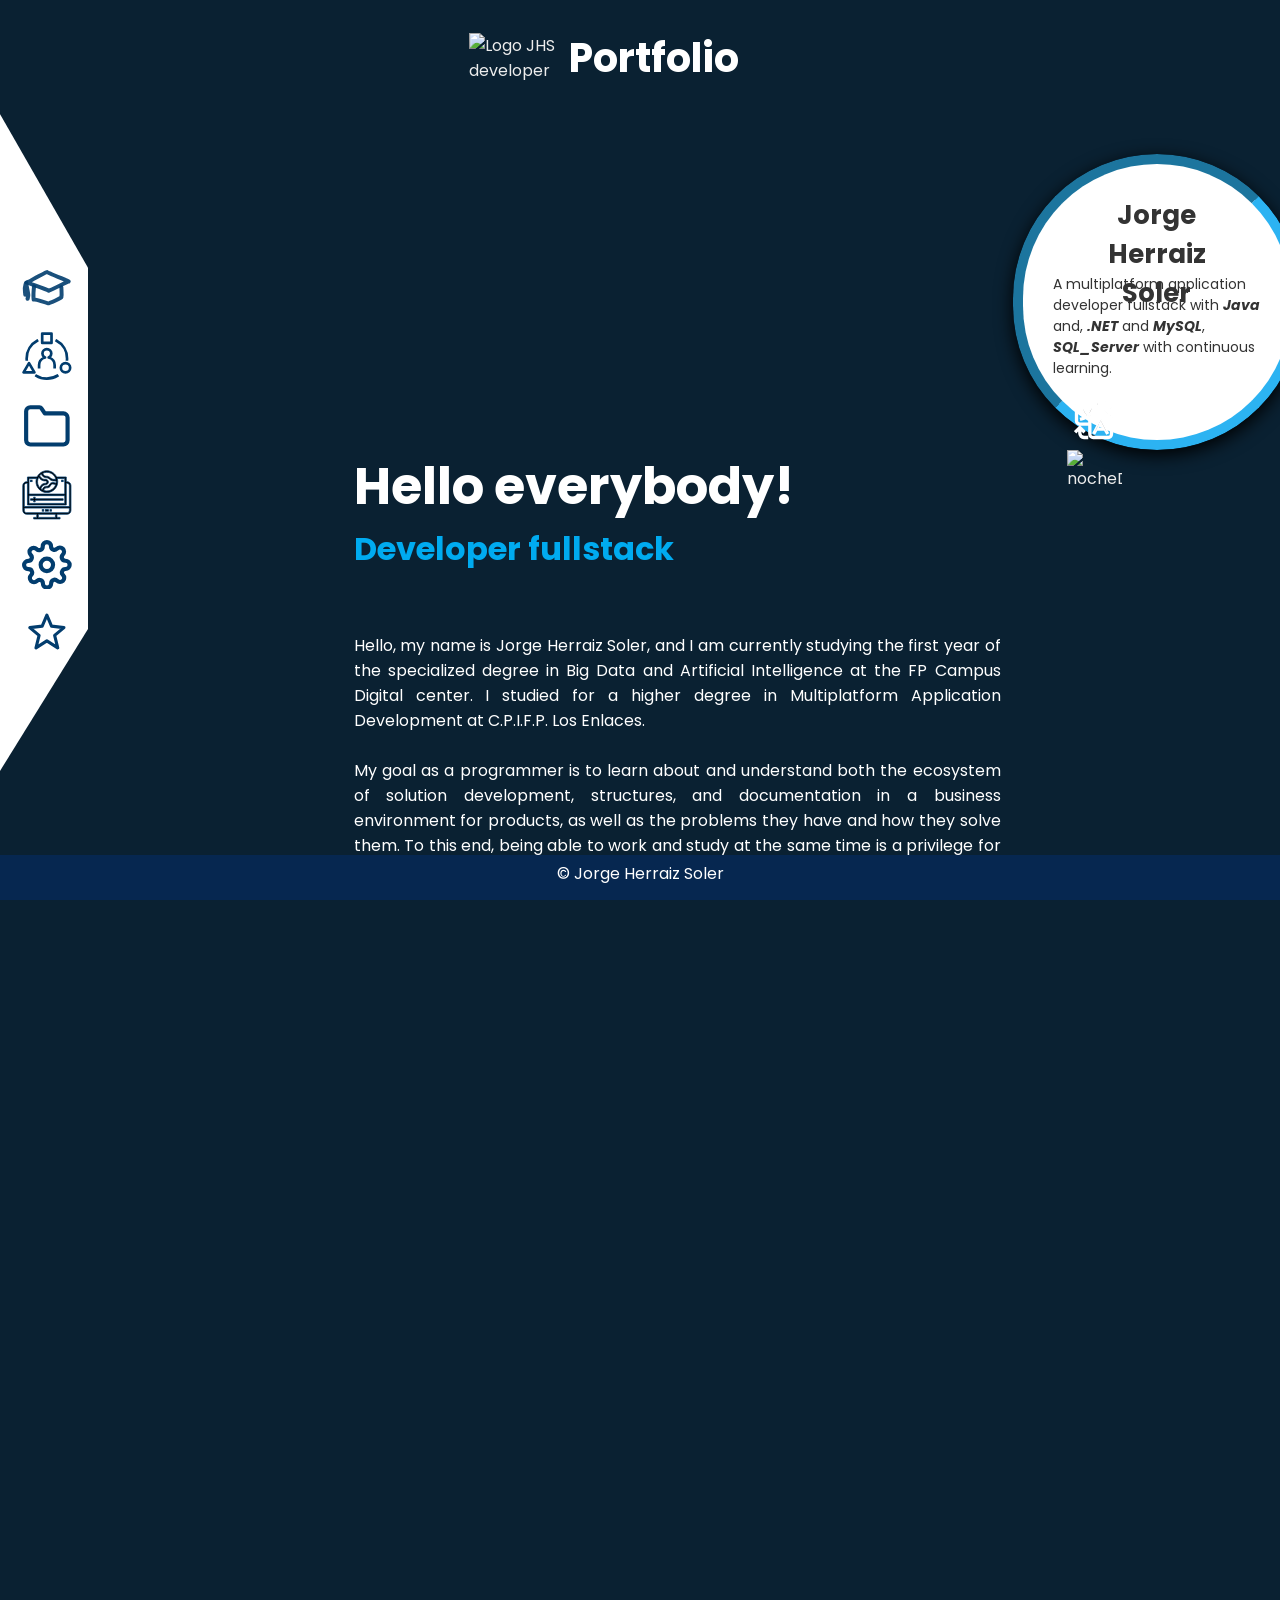
==== commit 59ce6b36: "Refactor code structure for improved readability and maintainability" ====
--- a/index.html
+++ b/index.html
@@ -495,247 +495,255 @@
 
         <div id="contenedorArticulos">
             <div class="articles">
+                <article class="project-card" data-project-id="32_en">
+                    <figure>
+                        <img src="Media/Proyectos/Proyecto32/Portada.png" alt="Preview">
+                    </figure>
+                    <div class="article-preview">
+                        <h2>Nexus Strategy Engine: Autonomous Strategic Agent Platform </h2>
+                    </div>
+                </article>
+                <article class="project-card" data-project-id="31_en">
+                    <figure>
+                        <img src="Media/Proyectos/Proyecto1/banner_github_OmniCareAI.png" alt="Preview">
+                    </figure>
+                    <div class="article-preview">
+                        <h2>OmniCare AI: Medical Agent System</h2>
+                    </div>
+                </article>
+                <article class="project-card" data-project-id="30_en">
+                    <figure>
+                        <img src="Media/Proyectos/Proyecto2/portada_pequeña_proyecto_LangChain_LangGraph.png" alt="Preview">
+                    </figure>
+                    <div class="article-preview">
+                        <h2>Agent Ecosystem: LangChain & LangGraph</h2>
+                    </div>
+                </article>
+                <article class="project-card" data-project-id="29_en">
+                    <figure>
+                        <img src="Media/Proyectos/Proyecto3/Portada_Informes_IA_BigData.png" alt="Preview">
+                    </figure>
+                    <div class="article-preview">
+                        <h2>High-Volume AI & Big Data Architectures</h2>
+                    </div>
+                </article>
+                <article class="project-card" data-project-id="28_en">
+                    <figure>
+                        <img src="Media/Proyectos/Proyecto4/imagenPrincipal.jpeg" alt="Preview">
+                    </figure>
+                    <div class="article-preview">
+                        <h2>FullStack App Web Employee System Project</h2>
+                    </div>
+                </article>
+                <article class="project-card" data-project-id="27_en">
+                    <figure>
+                        <img src="Media/Proyectos/Proyecto5/imagenPrincipal.jpeg" alt="Preview">
+                    </figure>
+                    <div class="article-preview">
+                        <h2>Frontend App Web Budget System Project</h2>
+                    </div>
+                </article>
+                <article class="project-card" data-project-id="26_en">
+                    <figure>
+                        <img src="Media/Proyectos/Proyecto6/imagenPrincipal.jpeg" alt="Preview">
+                    </figure>
+                    <div class="article-preview">
+                        <h2>FullStack App Web People Systems Project</h2>
+                    </div>
+                </article>
+                <article class="project-card" data-project-id="25_en">
+                    <figure>
+                        <img src="Media/Proyectos/Proyecto7/imagenPrincipal.jpeg" alt="Preview">
+                    </figure>
+                    <div class="article-preview">
+                        <h2>FullStack GymFlow: Comprehensive Client Management System for Gyms Project</h2>
+                    </div>
+                </article>
+                <article class="project-card" data-project-id="24_en">
+                    <figure>
+                        <img src="Media/Proyectos/Proyecto8/imagenPrincipal.jpeg" alt="Preview">
+                    </figure>
+                    <div class="article-preview">
+                        <h2>Backend People System Project</h2>
+                    </div>
+                </article>
+                <article class="project-card" data-project-id="23_en">
+                    <figure>
+                        <img src="Media/Proyectos/Proyecto9/imagenPrincipal.jpeg" alt="Preview">
+                    </figure>
+                    <div class="article-preview">
+                        <h2>Backend Product Inventory System Project</h2>
+                    </div>
+                </article>
+                <article class="project-card" data-project-id="22_en">
+                    <figure>
+                        <img src="Media/Proyectos/Proyecto10/imagenPrincipal.jpeg" alt="Preview">
+                    </figure>
+                    <div class="article-preview">
+                        <h2>Backend HR Employee System Project</h2>
+                    </div>
+                </article>
+                <article class="project-card" data-project-id="21_en">
+                    <figure>
+                        <img src="Media/Proyectos/Proyecto11/imagenPrincipal.jpeg" alt="Preview">
+                    </figure>
+                    <div class="article-preview">
+                        <h2>Frontend App Web People Systems Project</h2>
+                    </div>
+                </article>
+                <article class="project-card" data-project-id="20_en">
+                    <figure>
+                        <img src="Media/Proyectos/Proyecto12/imagenPrincipal.jpeg" alt="Preview">
+                    </figure>
+                    <div class="article-preview">
+                        <h2>Frontend Product Inventory System Project</h2>
+                    </div>
+                </article>
+                <article class="project-card" data-project-id="19_en">
+                    <figure>
+                        <img src="Media/Proyectos/Proyecto13/imagenPrincipal.jpeg" alt="Preview">
+                    </figure>
+                    <div class="article-preview">
+                        <h2>Frontend App Web HR Employee System Project</h2>
+                    </div>
+                </article>
+                <article class="project-card" data-project-id="18_en">
+                    <figure>
+                        <img src="Media/Proyectos/Proyecto14/imagenPrincipal.jpeg" alt="Preview">
+                    </figure>
+                    <div class="article-preview">
+                        <h2>Backend API RESTFull Zafra Retail Project</h2>
+                    </div>
+                </article>
+                <article class="project-card" data-project-id="17_en">
+                    <figure>
+                        <img src="Media/Proyectos/Proyecto15/imagenPrincipal.jpeg" alt="Preview">
+                    </figure>
+                    <div class="article-preview">
+                        <h2>FullStack Mobile App PersonalHub Project</h2>
+                    </div>
+                </article>
+                <article class="project-card" data-project-id="16_en">
+                    <figure>
+                        <img src="Media/Proyectos/Proyecto15/imagenPrincipal.jpeg" alt="Preview">
+                    </figure>
+                    <div class="article-preview">
+                        <h2>FullStack Web App Project ShopFlow - Comprehensive Store Management</h2>
+                    </div>
+                </article>
+                <article class="project-card" data-project-id="15_en">
+                    <figure>
+                        <img src="Media/Proyectos/Proyecto17/imagenPrincipal.jpg" alt="Preview">
+                    </figure>
+                    <div class="article-preview">
+                        <h2>Proyecto Frontend Porfolio Jorge Herraiz Soler</h2>
+                    </div>
+                </article>
+                <article class="project-card" data-project-id="14_en">
+                    <figure>
+                        <img src="Media/Proyectos/Proyecto18/imagenPrincipal.jpeg" alt="Preview">
+                    </figure>
+                    <div class="article-preview">
+                        <h2>Backend Project People Systems with Hibernate</h2>
+                    </div>
+                </article>
+                <article class="project-card" data-project-id="13_en">
+                    <figure>
+                        <img src="Media/Proyectos/Proyecto19/imagenPrincipal.jpeg" alt="Preview">
+                    </figure>
+                    <div class="article-preview">
+                        <h2>FullStack Web App Project Student Systems</h2>
+                    </div>
+                </article>
+                <article class="project-card" data-project-id="12_en">
+                    <figure>
+                        <img src="Media/Proyectos/Proyecto20/imagenPrincipal.jpeg" alt="Preview">
+                    </figure>
+                    <div class="article-preview">
+                        <h2>FullStack Web App Project Customer Systems</h2>
+                    </div>
+                </article>
+                <article class="project-card" data-project-id="11_en">
+                    <figure>
+                        <img src="Media/Proyectos/Proyecto21/imagenPrincipal.jpeg" alt="Preview">
+                    </figure>
+                    <div class="article-preview">
+                        <h2>Fullstack Web App Project Job Board Validation Vacancies</h2>
+                    </div>
+                </article>
+                <article class="project-card" data-project-id="10_en">
+                    <figure>
+                        <img src="Media/Proyectos/Proyecto22/imagenPrincipal.jpeg" alt="Preview">
+                    </figure>
+                    <div class="article-preview">
+                        <h2>PersonalHub Server Backend Project</h2>
+                    </div>
+                </article>
+                <article class="project-card" data-project-id="9_en">
+                    <figure>
+                        <img src="Media/Proyectos/Proyecto23/imagenPrincipal.png" alt="Preview">
+                    </figure>
+                    <div class="article-preview">
+                        <h2>Final Degree Project for Higher-Level DAM FPGS IFC302 TFG</h2>
+                    </div>
+                </article>
+                <article class="project-card" data-project-id="8_en">
+                    <figure>
+                        <img src="Media/Proyectos/Proyecto24/imagenPrincipal.jpg" alt="Preview">
+                    </figure>
+                    <div class="article-preview">
+                        <h2>Software Project Desktop WPF Text Editor</h2>
+                    </div>
+                </article>
+                <article class="project-card" data-project-id="7_en">
+                    <figure>
+                        <img src="Media/Proyectos/Proyecto25/imagenPrincipal.jpg" alt="Preview">
+                    </figure>
+                    <div class="article-preview">
+                        <h2>Desktop App Project WF SystemProjects</h2>
+                    </div>
+                </article>
+                <article class="project-card" data-project-id="6_es">
+                    <figure>
+                        <img src="Media/Proyectos/Proyecto26/imagenPrincipal.jpg" alt="Preview">
+                    </figure>
+                    <div class="article-preview">
+                        <h2>WF Text Editor Software App Project</h2>
+                    </div>
+                </article>
+                <article class="project-card" data-project-id="5_es">
+                    <figure>
+                        <img src="Media/Proyectos/Proyecto27/imagenPrincipal.jpeg" alt="Preview">
+                    </figure>
+                    <div class="article-preview">
+                        <h2>Library App – Personal Book Management on Android</h2>
+                    </div>
+                </article>
+                <article class="project-card" data-project-id="4_en">
+                    <figure>
+                        <img src="Media/Proyectos/Proyecto28/imagenPrincipal.jpg" alt="Preview">
+                    </figure>
+                    <div class="article-preview">
+                        <h2>Complete Documentation of a Fictional Company's Network and Simulation with Cisco Packet Tracer</h2>
+                    </div>
+                </article>
+                <article class="project-card" data-project-id="3_en">
+                    <figure>
+                        <img src="Media/Proyectos/Proyecto29/imagenPrincipal.jpeg" alt="Preview">
+                    </figure>
+                    <div class="article-preview">
+                        <h2>FullStack App Desktop Task System Project</h2>
+                    </div>
+                </article>
+                <article class="project-card" data-project-id="2_en">
+                    <figure>
+                        <img src="Media/Proyectos/Proyecto30/imagenPrincipal.jpeg" alt="Preview">
+                    </figure>
+                    <div class="article-preview">
+                        <h2>FullStack App Web People System Project</h2>
+                    </div>
+                </article>
                 <article class="project-card" data-project-id="1_en">
-                    <figure>
-                        <img src="Media/Proyectos/Proyecto1/banner_github_OmniCareAI.png" alt="Preview">
-                    </figure>
-                    <div class="article-preview">
-                        <h2>OmniCare AI: Medical Agent System</h2>
-                    </div>
-                </article>
-                <article class="project-card" data-project-id="2_en">
-                    <figure>
-                        <img src="Media/Proyectos/Proyecto2/portada_pequeña_proyecto_LangChain_LangGraph.png" alt="Preview">
-                    </figure>
-                    <div class="article-preview">
-                        <h2>Agent Ecosystem: LangChain & LangGraph</h2>
-                    </div>
-                </article>
-                <article class="project-card" data-project-id="3_en">
-                    <figure>
-                        <img src="Media/Proyectos/Proyecto3/Portada_Informes_IA_BigData.png" alt="Preview">
-                    </figure>
-                    <div class="article-preview">
-                        <h2>High-Volume AI & Big Data Architectures</h2>
-                    </div>
-                </article>
-                <article class="project-card" data-project-id="4_en">
-                    <figure>
-                        <img src="Media/Proyectos/Proyecto4/imagenPrincipal.jpeg" alt="Preview">
-                    </figure>
-                    <div class="article-preview">
-                        <h2>FullStack App Web Employee System Project</h2>
-                    </div>
-                </article>
-                <article class="project-card" data-project-id="5_en">
-                    <figure>
-                        <img src="Media/Proyectos/Proyecto5/imagenPrincipal.jpeg" alt="Preview">
-                    </figure>
-                    <div class="article-preview">
-                        <h2>Frontend App Web Budget System Project</h2>
-                    </div>
-                </article>
-                <article class="project-card" data-project-id="6_en">
-                    <figure>
-                        <img src="Media/Proyectos/Proyecto6/imagenPrincipal.jpeg" alt="Preview">
-                    </figure>
-                    <div class="article-preview">
-                        <h2>FullStack App Web People Systems Project</h2>
-                    </div>
-                </article>
-                <article class="project-card" data-project-id="7_en">
-                    <figure>
-                        <img src="Media/Proyectos/Proyecto7/imagenPrincipal.jpeg" alt="Preview">
-                    </figure>
-                    <div class="article-preview">
-                        <h2>FullStack GymFlow: Comprehensive Client Management System for Gyms Project</h2>
-                    </div>
-                </article>
-                <article class="project-card" data-project-id="8_en">
-                    <figure>
-                        <img src="Media/Proyectos/Proyecto8/imagenPrincipal.jpeg" alt="Preview">
-                    </figure>
-                    <div class="article-preview">
-                        <h2>Backend People System Project</h2>
-                    </div>
-                </article>
-                <article class="project-card" data-project-id="9_en">
-                    <figure>
-                        <img src="Media/Proyectos/Proyecto9/imagenPrincipal.jpeg" alt="Preview">
-                    </figure>
-                    <div class="article-preview">
-                        <h2>Backend Product Inventory System Project</h2>
-                    </div>
-                </article>
-                <article class="project-card" data-project-id="10_en">
-                    <figure>
-                        <img src="Media/Proyectos/Proyecto10/imagenPrincipal.jpeg" alt="Preview">
-                    </figure>
-                    <div class="article-preview">
-                        <h2>Backend HR Employee System Project</h2>
-                    </div>
-                </article>
-                <article class="project-card" data-project-id="11_en">
-                    <figure>
-                        <img src="Media/Proyectos/Proyecto11/imagenPrincipal.jpeg" alt="Preview">
-                    </figure>
-                    <div class="article-preview">
-                        <h2>Frontend App Web People Systems Project</h2>
-                    </div>
-                </article>
-                <article class="project-card" data-project-id="12_en">
-                    <figure>
-                        <img src="Media/Proyectos/Proyecto12/imagenPrincipal.jpeg" alt="Preview">
-                    </figure>
-                    <div class="article-preview">
-                        <h2>Frontend Product Inventory System Project</h2>
-                    </div>
-                </article>
-                <article class="project-card" data-project-id="13_en">
-                    <figure>
-                        <img src="Media/Proyectos/Proyecto13/imagenPrincipal.jpeg" alt="Preview">
-                    </figure>
-                    <div class="article-preview">
-                        <h2>Frontend App Web HR Employee System Project</h2>
-                    </div>
-                </article>
-                <article class="project-card" data-project-id="14_en">
-                    <figure>
-                        <img src="Media/Proyectos/Proyecto14/imagenPrincipal.jpeg" alt="Preview">
-                    </figure>
-                    <div class="article-preview">
-                        <h2>Backend API RESTFull Zafra Retail Project</h2>
-                    </div>
-                </article>
-                <article class="project-card" data-project-id="15_en">
-                    <figure>
-                        <img src="Media/Proyectos/Proyecto15/imagenPrincipal.jpeg" alt="Preview">
-                    </figure>
-                    <div class="article-preview">
-                        <h2>FullStack Mobile App PersonalHub Project</h2>
-                    </div>
-                </article>
-                <article class="project-card" data-project-id="16_en">
-                    <figure>
-                        <img src="Media/Proyectos/Proyecto15/imagenPrincipal.jpeg" alt="Preview">
-                    </figure>
-                    <div class="article-preview">
-                        <h2>FullStack Web App Project ShopFlow - Comprehensive Store Management</h2>
-                    </div>
-                </article>
-                <article class="project-card" data-project-id="17_en">
-                    <figure>
-                        <img src="Media/Proyectos/Proyecto17/imagenPrincipal.jpg" alt="Preview">
-                    </figure>
-                    <div class="article-preview">
-                        <h2>Proyecto Frontend Porfolio Jorge Herraiz Soler</h2>
-                    </div>
-                </article>
-                <article class="project-card" data-project-id="18_en">
-                    <figure>
-                        <img src="Media/Proyectos/Proyecto18/imagenPrincipal.jpeg" alt="Preview">
-                    </figure>
-                    <div class="article-preview">
-                        <h2>Backend Project People Systems with Hibernate</h2>
-                    </div>
-                </article>
-                <article class="project-card" data-project-id="19_en">
-                    <figure>
-                        <img src="Media/Proyectos/Proyecto19/imagenPrincipal.jpeg" alt="Preview">
-                    </figure>
-                    <div class="article-preview">
-                        <h2>FullStack Web App Project Student Systems</h2>
-                    </div>
-                </article>
-                <article class="project-card" data-project-id="20_en">
-                    <figure>
-                        <img src="Media/Proyectos/Proyecto20/imagenPrincipal.jpeg" alt="Preview">
-                    </figure>
-                    <div class="article-preview">
-                        <h2>FullStack Web App Project Customer Systems</h2>
-                    </div>
-                </article>
-                <article class="project-card" data-project-id="21_en">
-                    <figure>
-                        <img src="Media/Proyectos/Proyecto21/imagenPrincipal.jpeg" alt="Preview">
-                    </figure>
-                    <div class="article-preview">
-                        <h2>Fullstack Web App Project Job Board Validation Vacancies</h2>
-                    </div>
-                </article>
-                <article class="project-card" data-project-id="22_en">
-                    <figure>
-                        <img src="Media/Proyectos/Proyecto22/imagenPrincipal.jpeg" alt="Preview">
-                    </figure>
-                    <div class="article-preview">
-                        <h2>PersonalHub Server Backend Project</h2>
-                    </div>
-                </article>
-                <article class="project-card" data-project-id="23_en">
-                    <figure>
-                        <img src="Media/Proyectos/Proyecto23/imagenPrincipal.png" alt="Preview">
-                    </figure>
-                    <div class="article-preview">
-                        <h2>Final Degree Project for Higher-Level DAM FPGS IFC302 TFG</h2>
-                    </div>
-                </article>
-                <article class="project-card" data-project-id="24_en">
-                    <figure>
-                        <img src="Media/Proyectos/Proyecto24/imagenPrincipal.jpg" alt="Preview">
-                    </figure>
-                    <div class="article-preview">
-                        <h2>Software Project Desktop WPF Text Editor</h2>
-                    </div>
-                </article>
-                <article class="project-card" data-project-id="25_en">
-                    <figure>
-                        <img src="Media/Proyectos/Proyecto25/imagenPrincipal.jpg" alt="Preview">
-                    </figure>
-                    <div class="article-preview">
-                        <h2>Desktop App Project WF SystemProjects</h2>
-                    </div>
-                </article>
-                <article class="project-card" data-project-id="26_es">
-                    <figure>
-                        <img src="Media/Proyectos/Proyecto26/imagenPrincipal.jpg" alt="Preview">
-                    </figure>
-                    <div class="article-preview">
-                        <h2>WF Text Editor Software App Project</h2>
-                    </div>
-                </article>
-                <article class="project-card" data-project-id="27_es">
-                    <figure>
-                        <img src="Media/Proyectos/Proyecto27/imagenPrincipal.jpeg" alt="Preview">
-                    </figure>
-                    <div class="article-preview">
-                        <h2>Library App – Personal Book Management on Android</h2>
-                    </div>
-                </article>
-                <article class="project-card" data-project-id="28_en">
-                    <figure>
-                        <img src="Media/Proyectos/Proyecto28/imagenPrincipal.jpg" alt="Preview">
-                    </figure>
-                    <div class="article-preview">
-                        <h2>Complete Documentation of a Fictional Company's Network and Simulation with Cisco Packet Tracer</h2>
-                    </div>
-                </article>
-                <article class="project-card" data-project-id="29_en">
-                    <figure>
-                        <img src="Media/Proyectos/Proyecto29/imagenPrincipal.jpeg" alt="Preview">
-                    </figure>
-                    <div class="article-preview">
-                        <h2>FullStack App Desktop Task System Project</h2>
-                    </div>
-                </article>
-                <article class="project-card" data-project-id="30_en">
-                    <figure>
-                        <img src="Media/Proyectos/Proyecto30/imagenPrincipal.jpeg" alt="Preview">
-                    </figure>
-                    <div class="article-preview">
-                        <h2>FullStack App Web People System Project</h2>
-                    </div>
-                </article>
-                <article class="project-card" data-project-id="31_en">
                     <figure>
                         <img src="Media/Proyectos/Proyecto31/imagenPrincipal.jpeg" alt="Preview">
                     </figure>
--- a/styleindex.css
+++ b/styleindex.css
@@ -58,10 +58,11 @@
 }
 html {
 	scroll-behavior: smooth;
+	overflow-x: hidden;
 }
 #bar{
     position: fixed;
-    width: 100vw;
+    width: 100%;
     height: 10px;
     transition: all linear .2s;
     -webkit-transition: all linear .2s;
@@ -105,9 +106,10 @@
 body{
     background-color: var(--primary-colorFondo);
     color: #ededed;
-    margin-left: 10%;
+    margin-left: clamp(1.25rem, 6vw, 10%);
     max-height: 100vh;
     overflow-y: scroll;
+    overflow-x: hidden;
     scrollbar-color: #00c6ff #242942;
 
 }
@@ -190,9 +192,9 @@
    z-index: 2;
 }
 .home-content{
-    max-width: 800px;
+    max-width: min(800px, 100%);
     z-index: 5;
-    margin-left: 10%;
+    margin-left: clamp(0.5rem, 4vw, 10%);
 
 }
 #textH1{
@@ -1301,8 +1303,8 @@
     opacity: 0;
     top: 0;
     left: 0;
-    height: 100vh;
-    width: 100vw;
+    height: 100%;
+    width: 100%;
     z-index: 50;
     transition-duration: 0.3s;
     -webkit-animation: slide-fwd-center 0.45s cubic-bezier(0.250, 0.460, 0.450, 0.940) both;
@@ -2593,6 +2595,34 @@
     }
     
     
+}
+
+
+@media (min-width: 1001px) and (max-width: 1610px) {
+    body {
+        margin-left: 4%;
+    }
+
+    .home {
+        padding: 0 3%;
+        min-height: 80vh;
+    }
+
+    .home-content {
+        max-width: min(56%, 46rem);
+        margin-left: 2%;
+        margin-right: 0;
+    }
+
+    .container {
+        top: 8.5rem;
+        left: auto;
+        right: 4%;
+    }
+
+    #herramientas {
+        right: 1rem;
+    }
 }
 
 
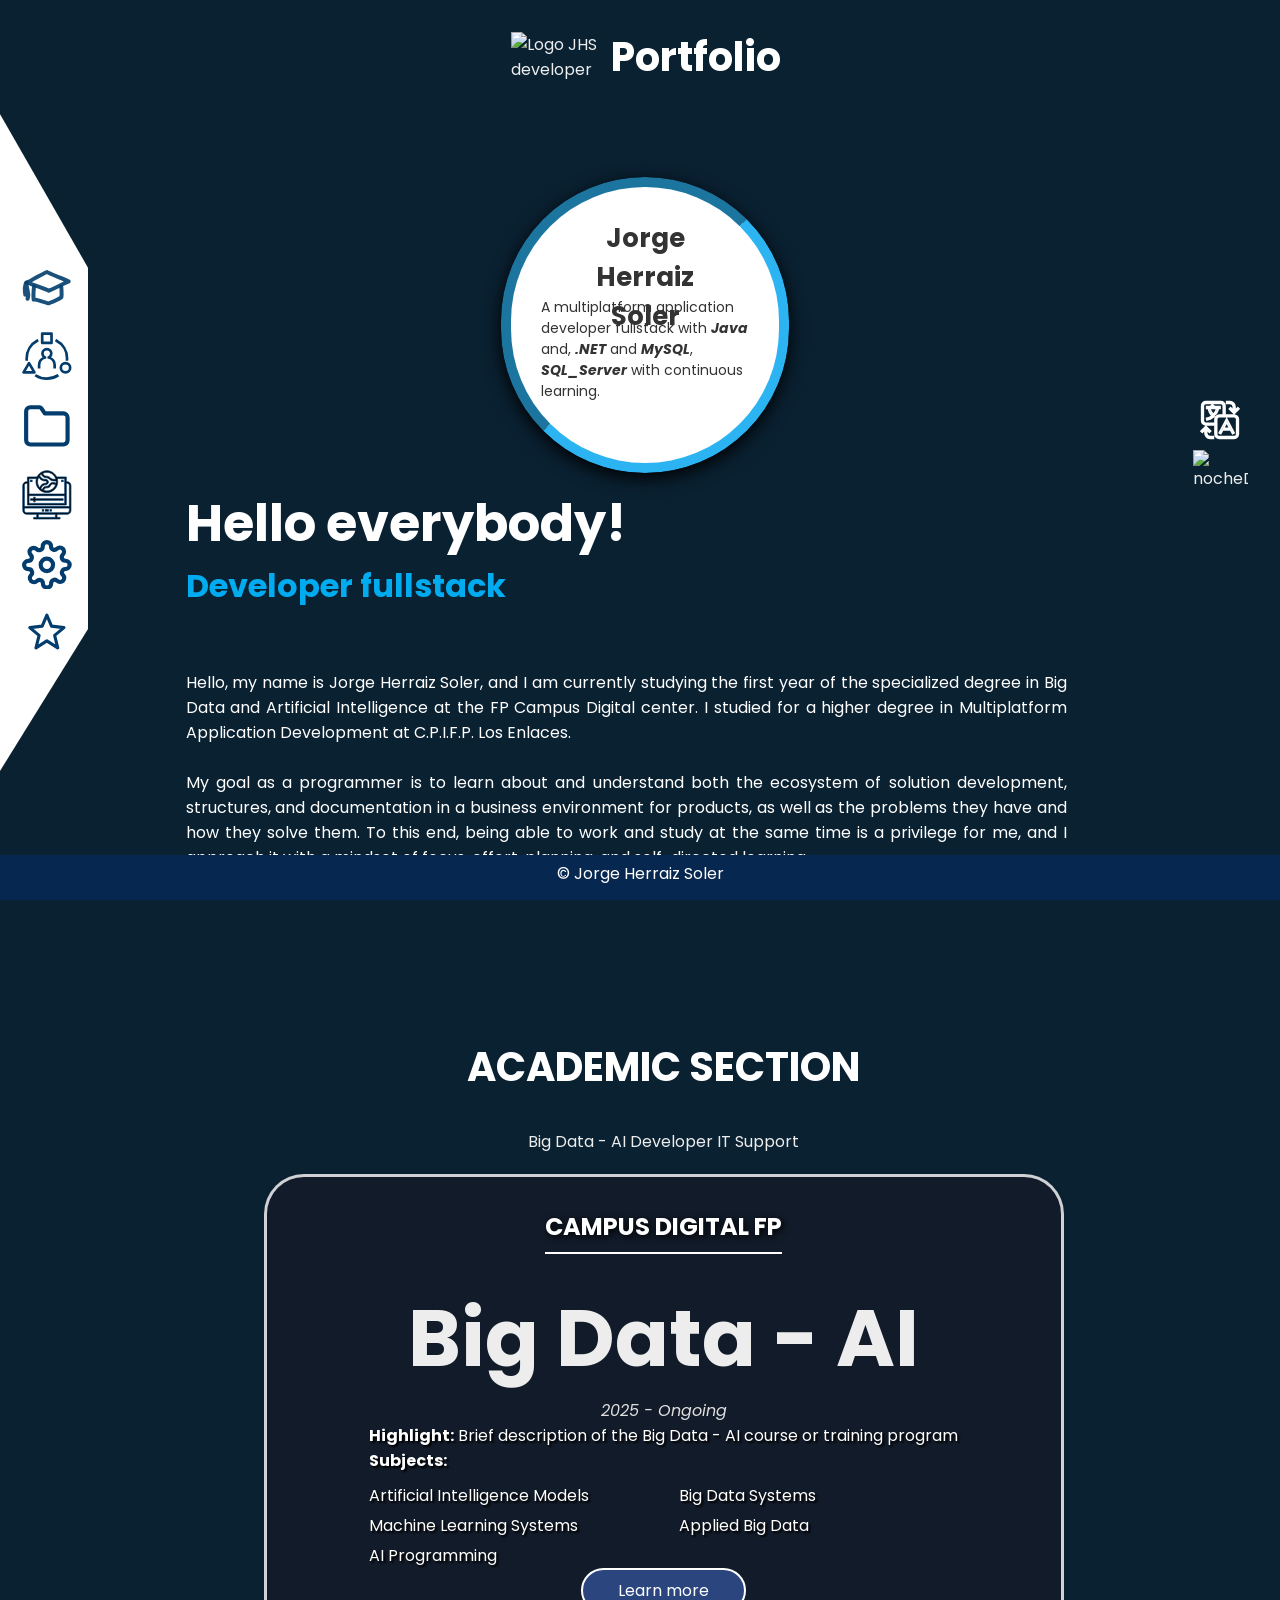
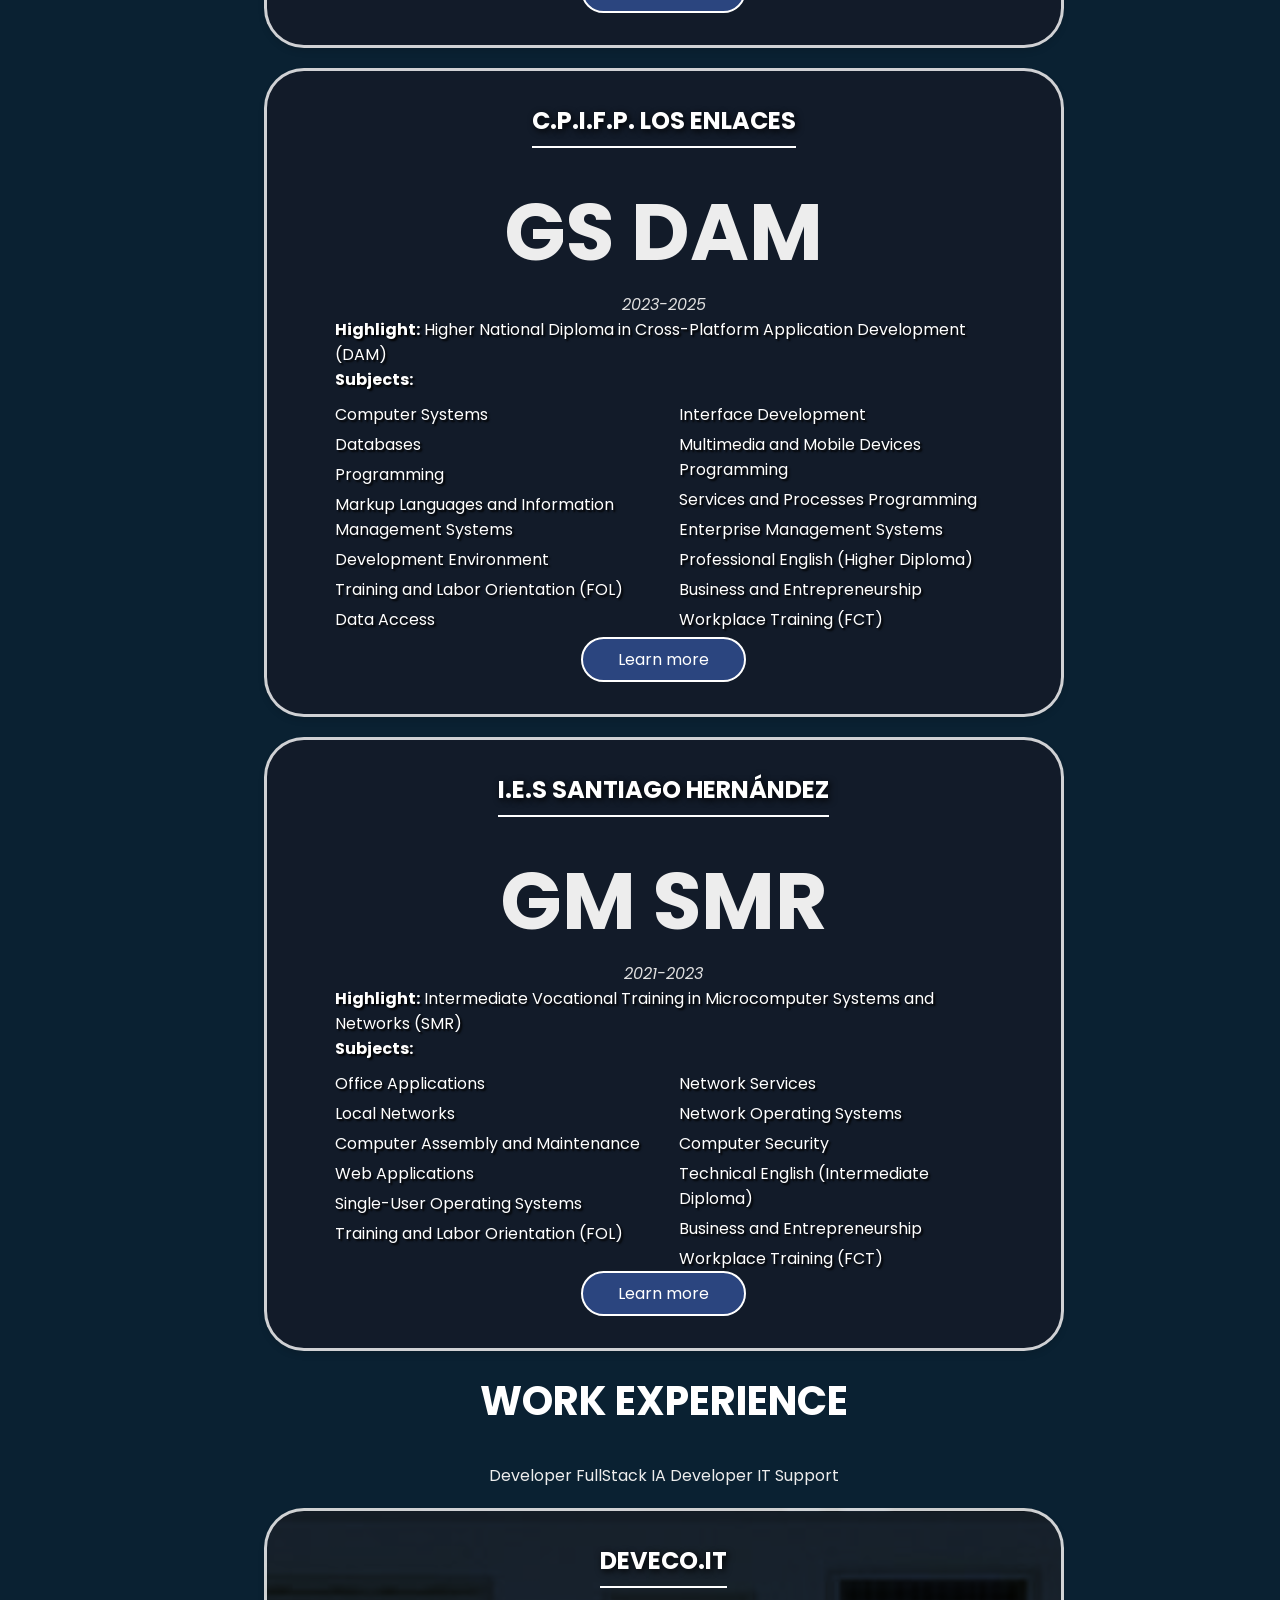
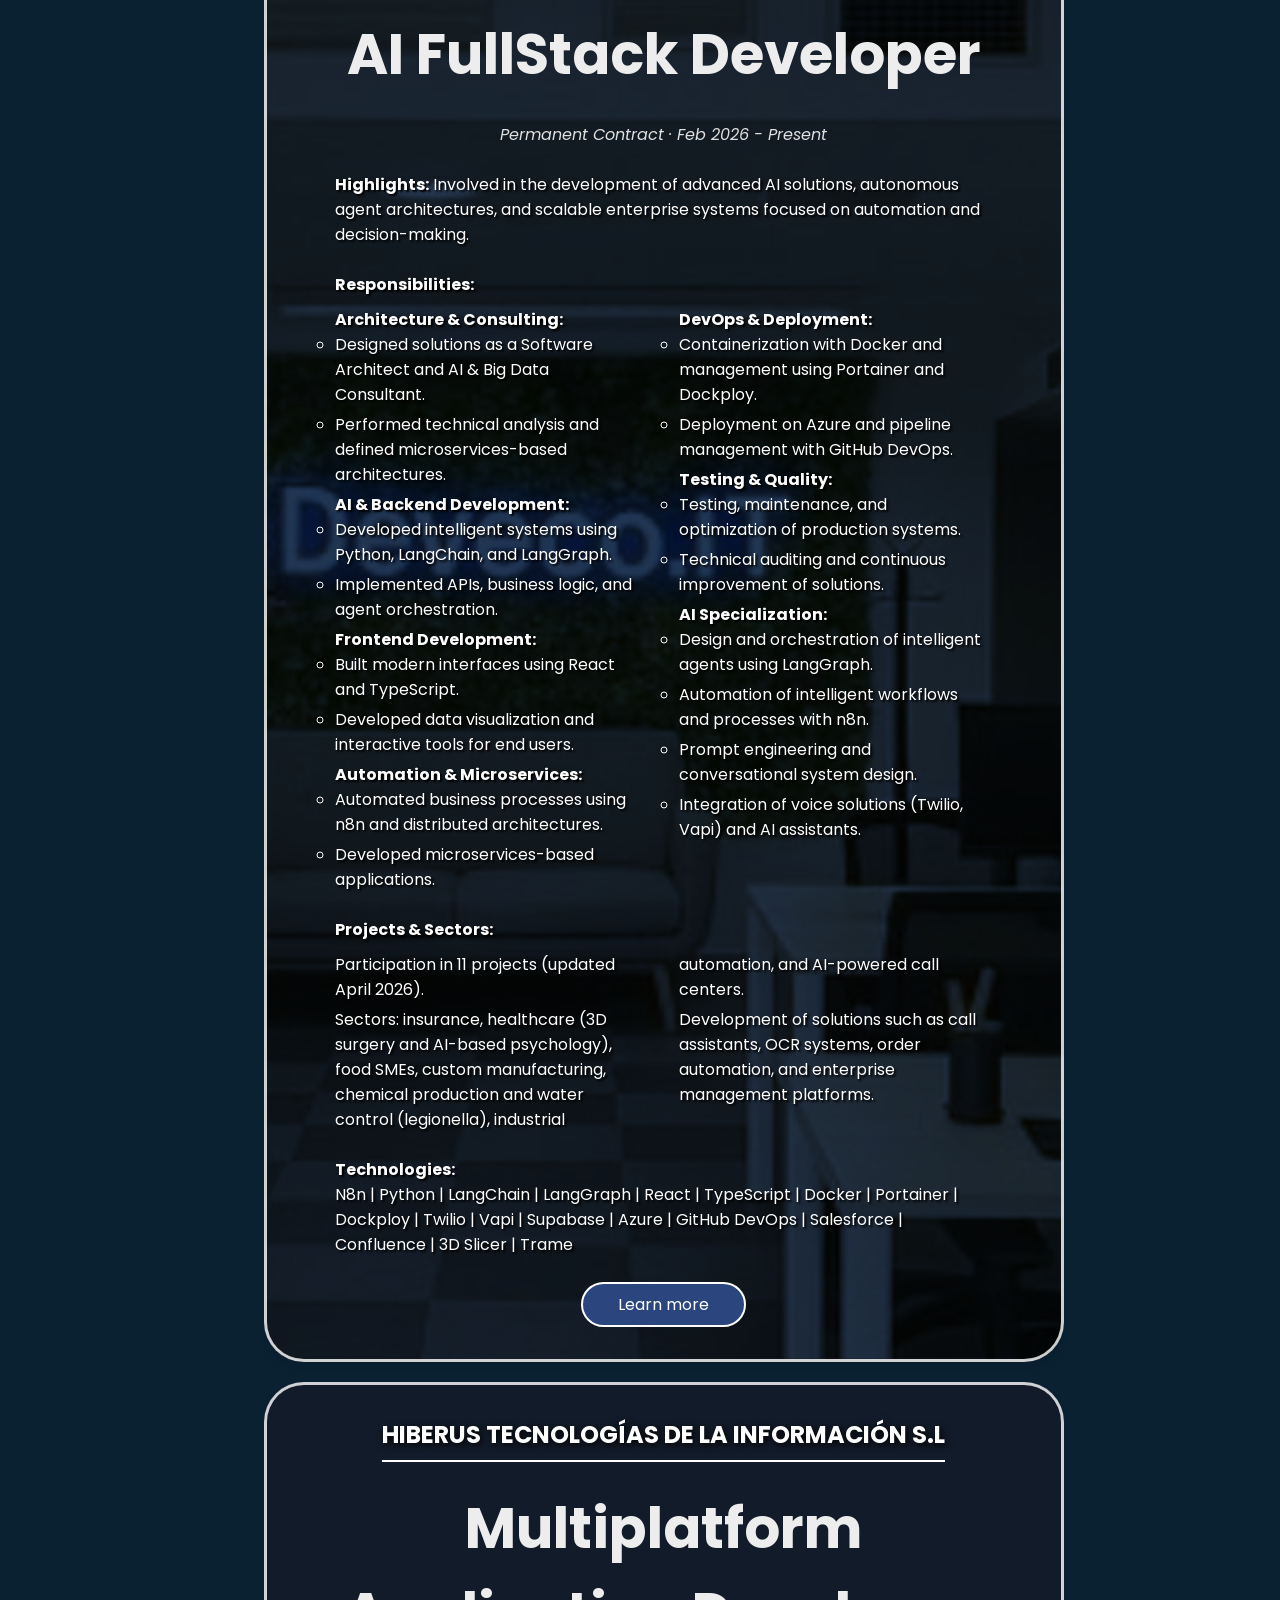
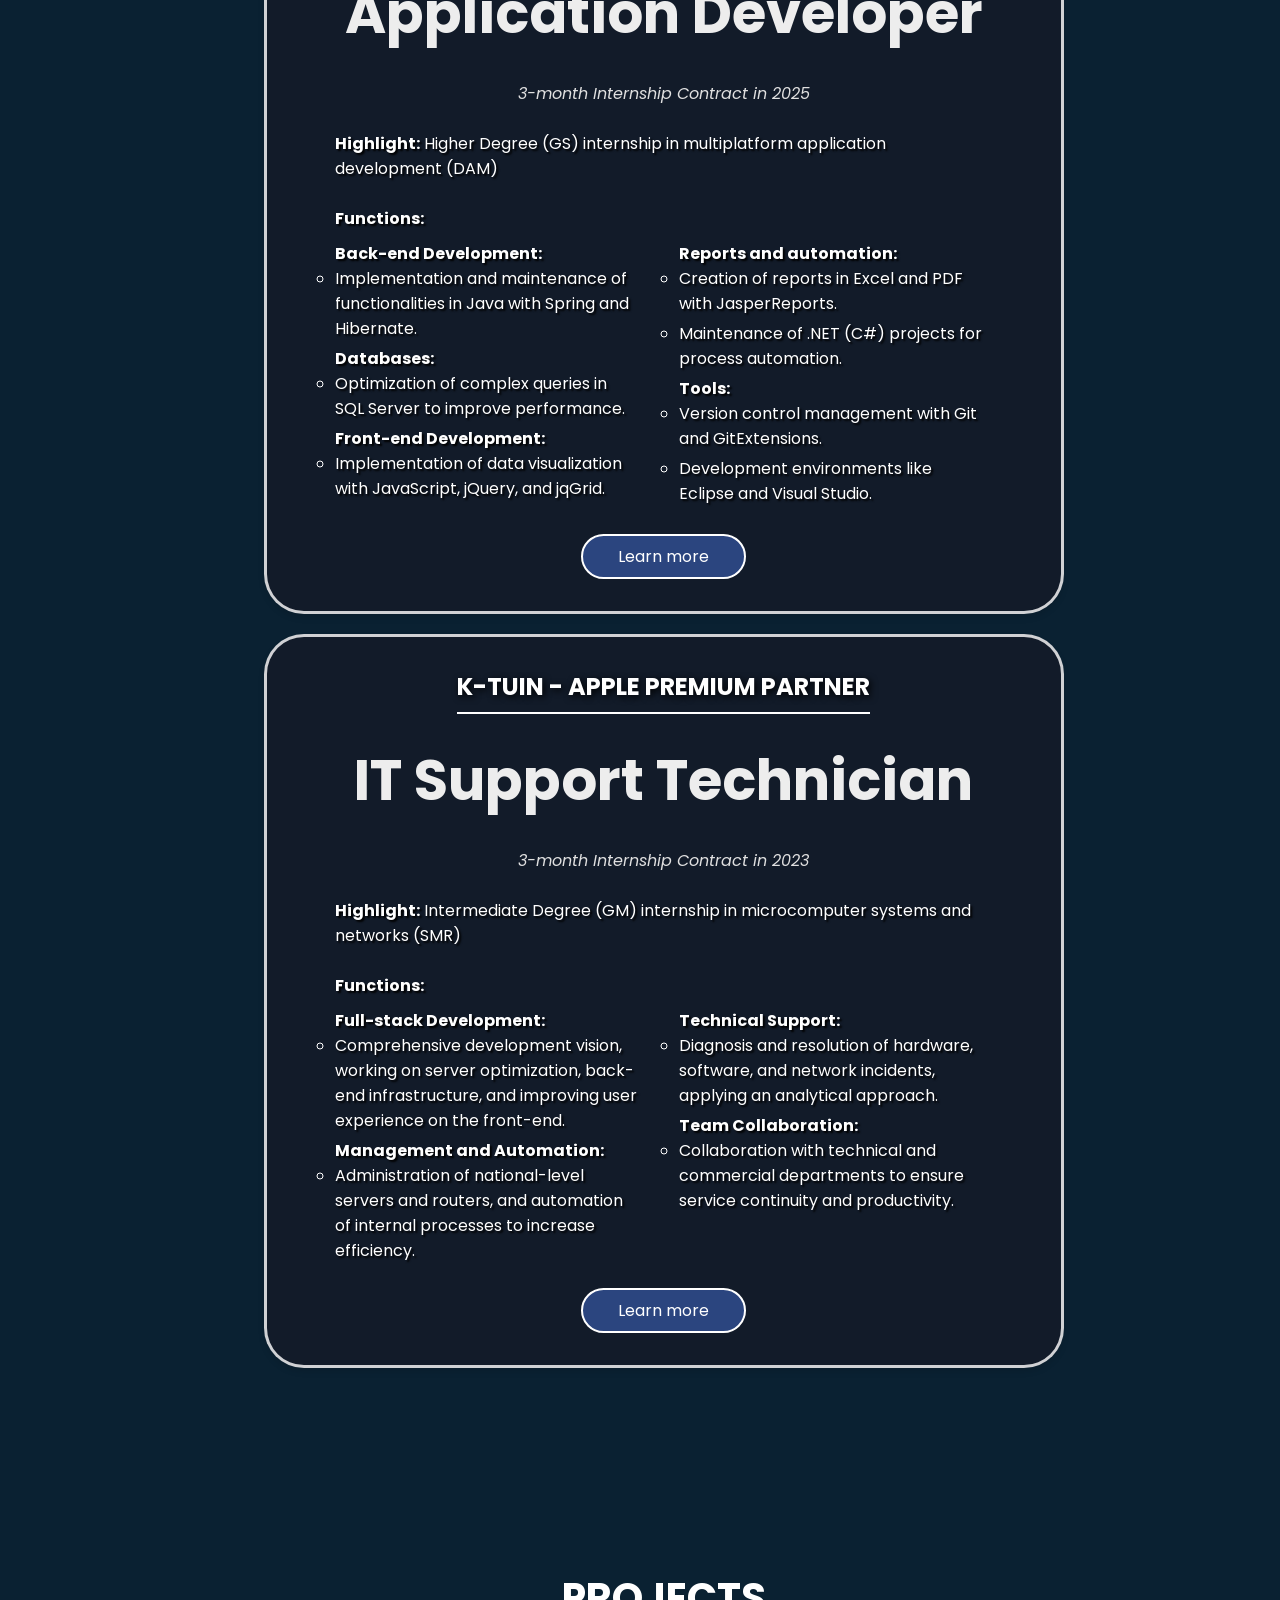
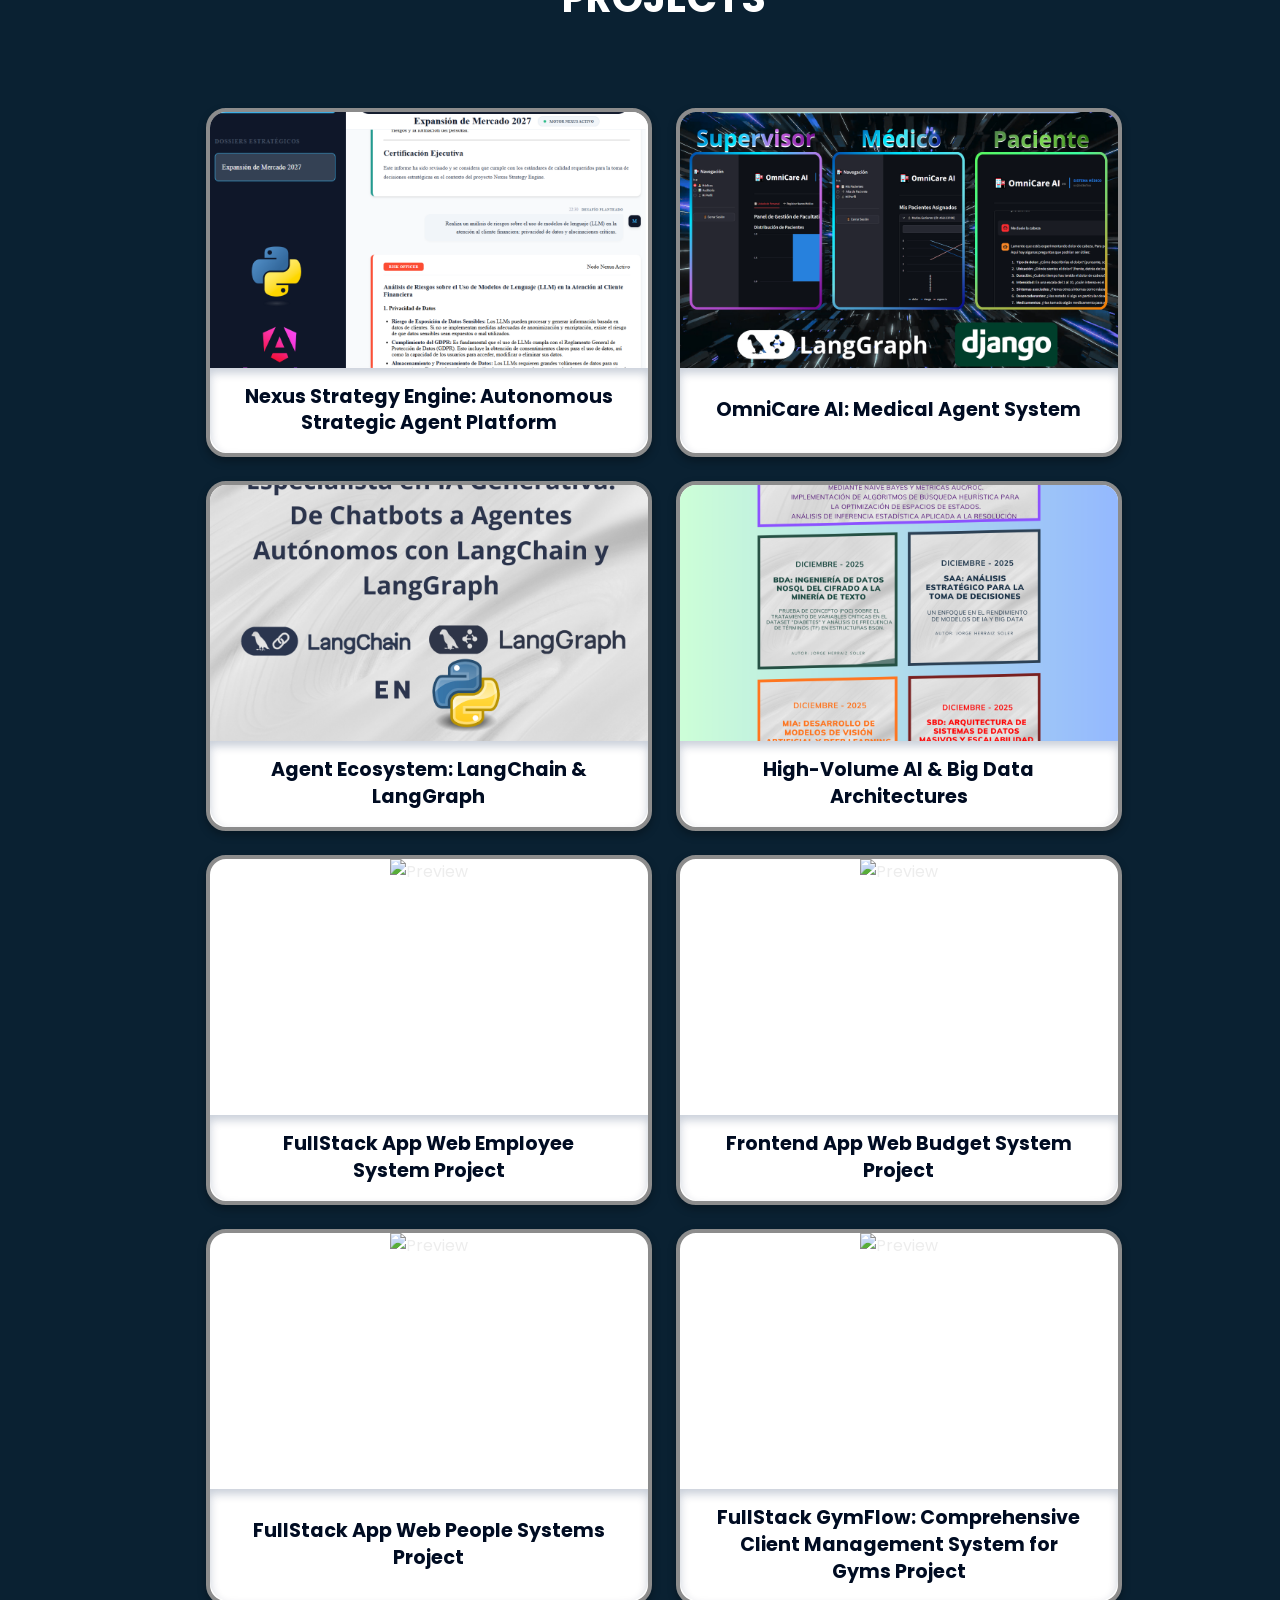
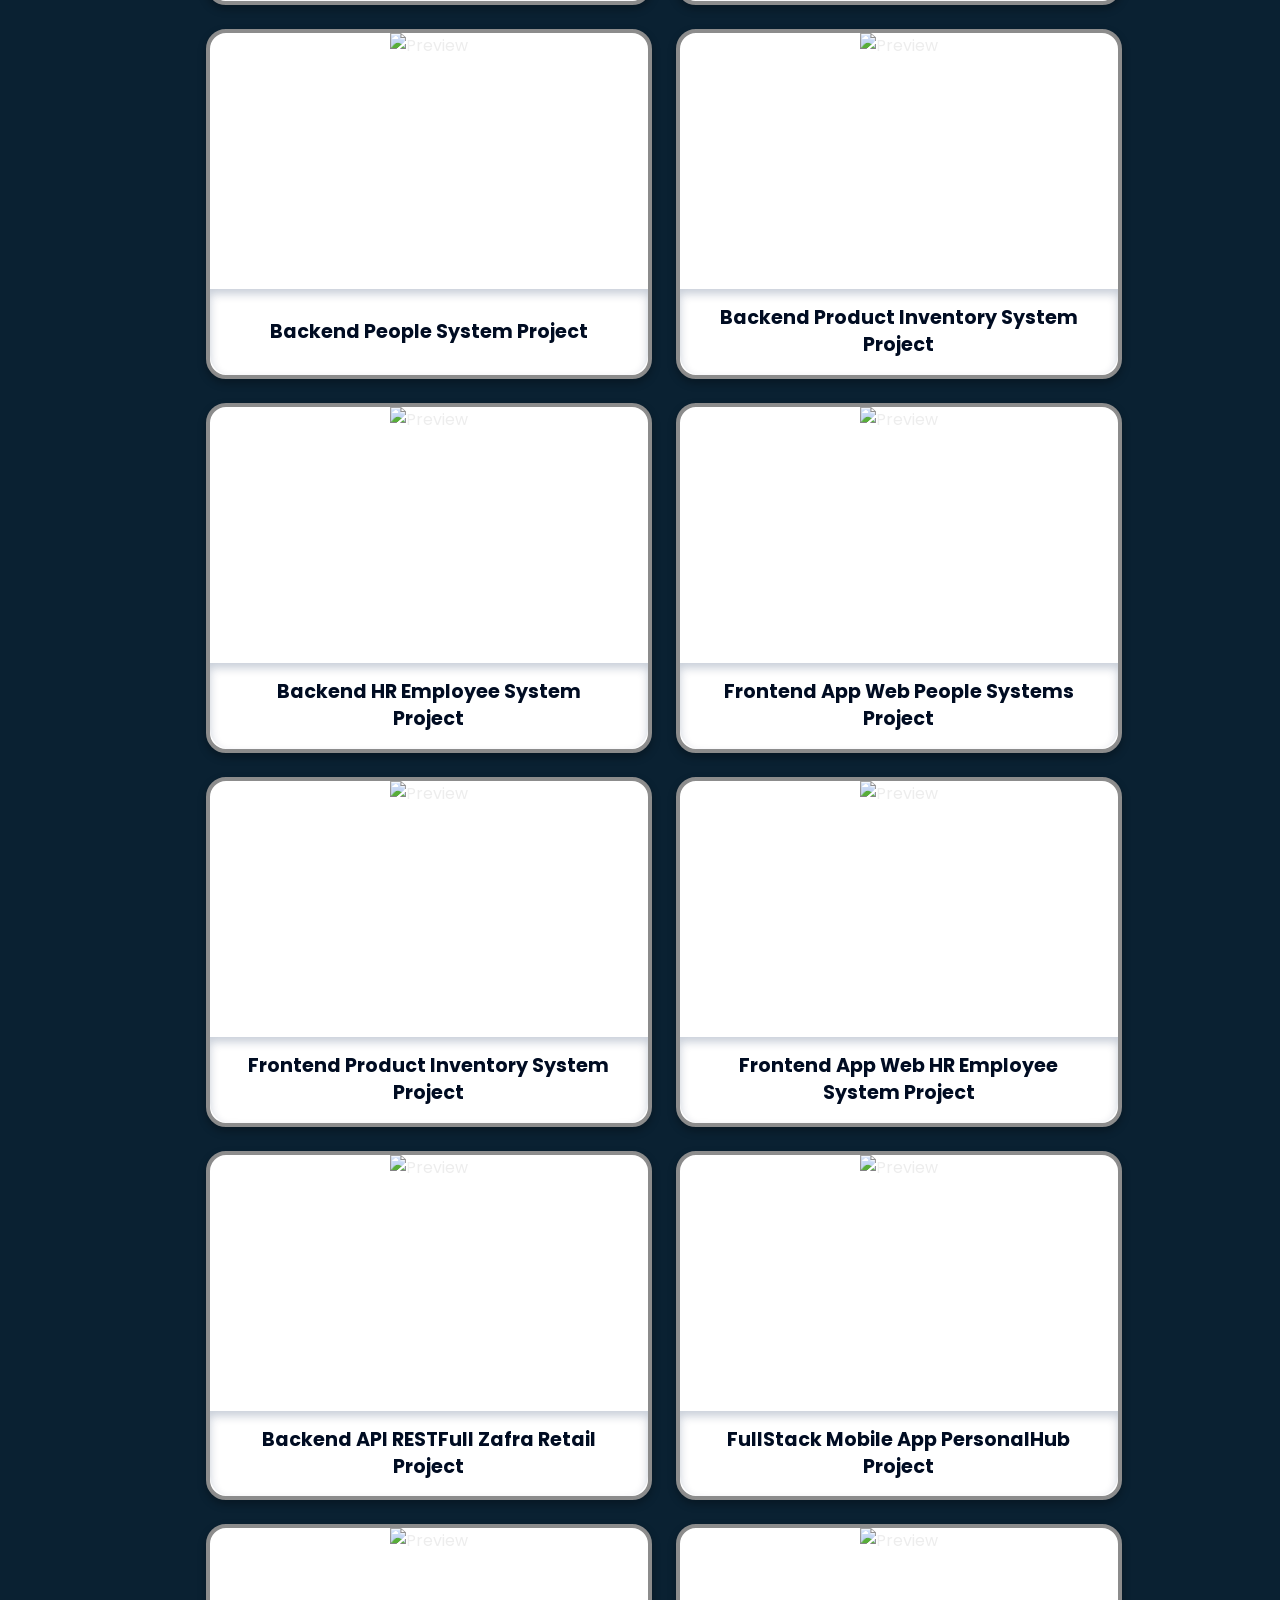
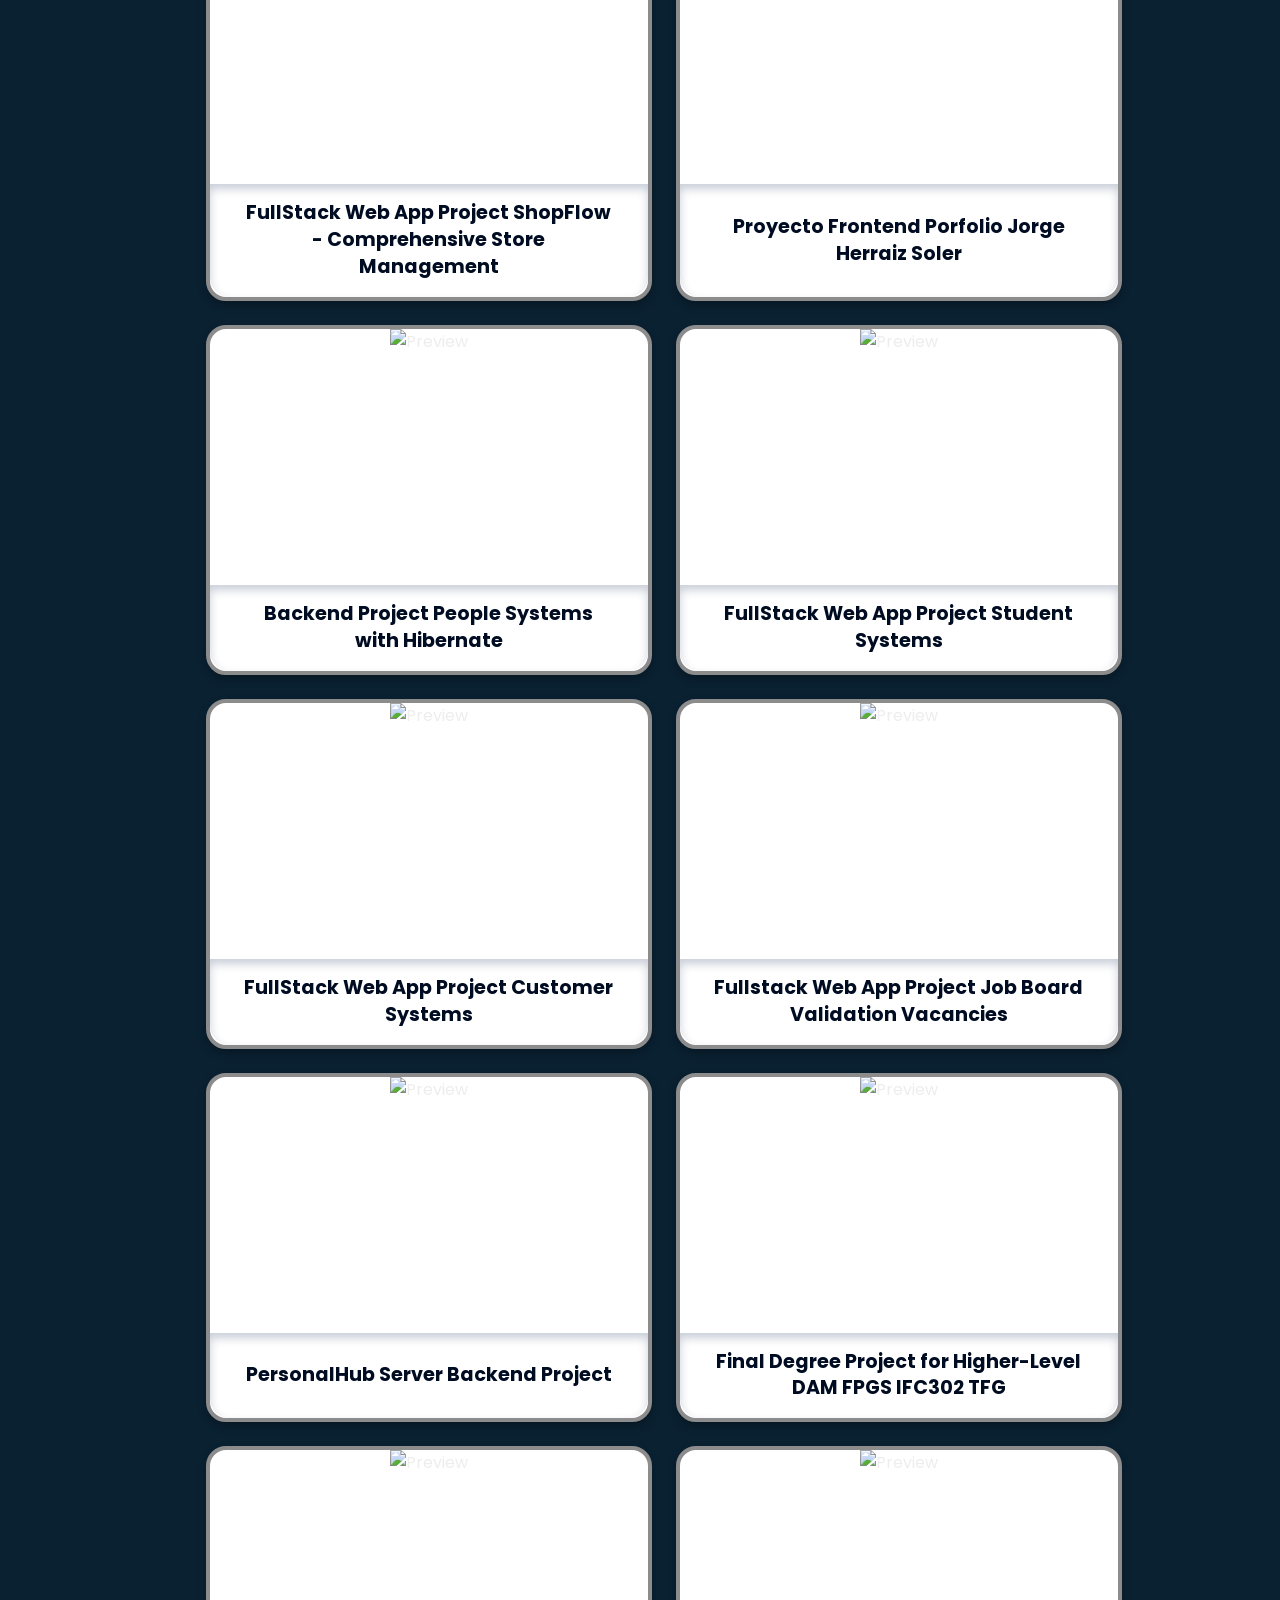
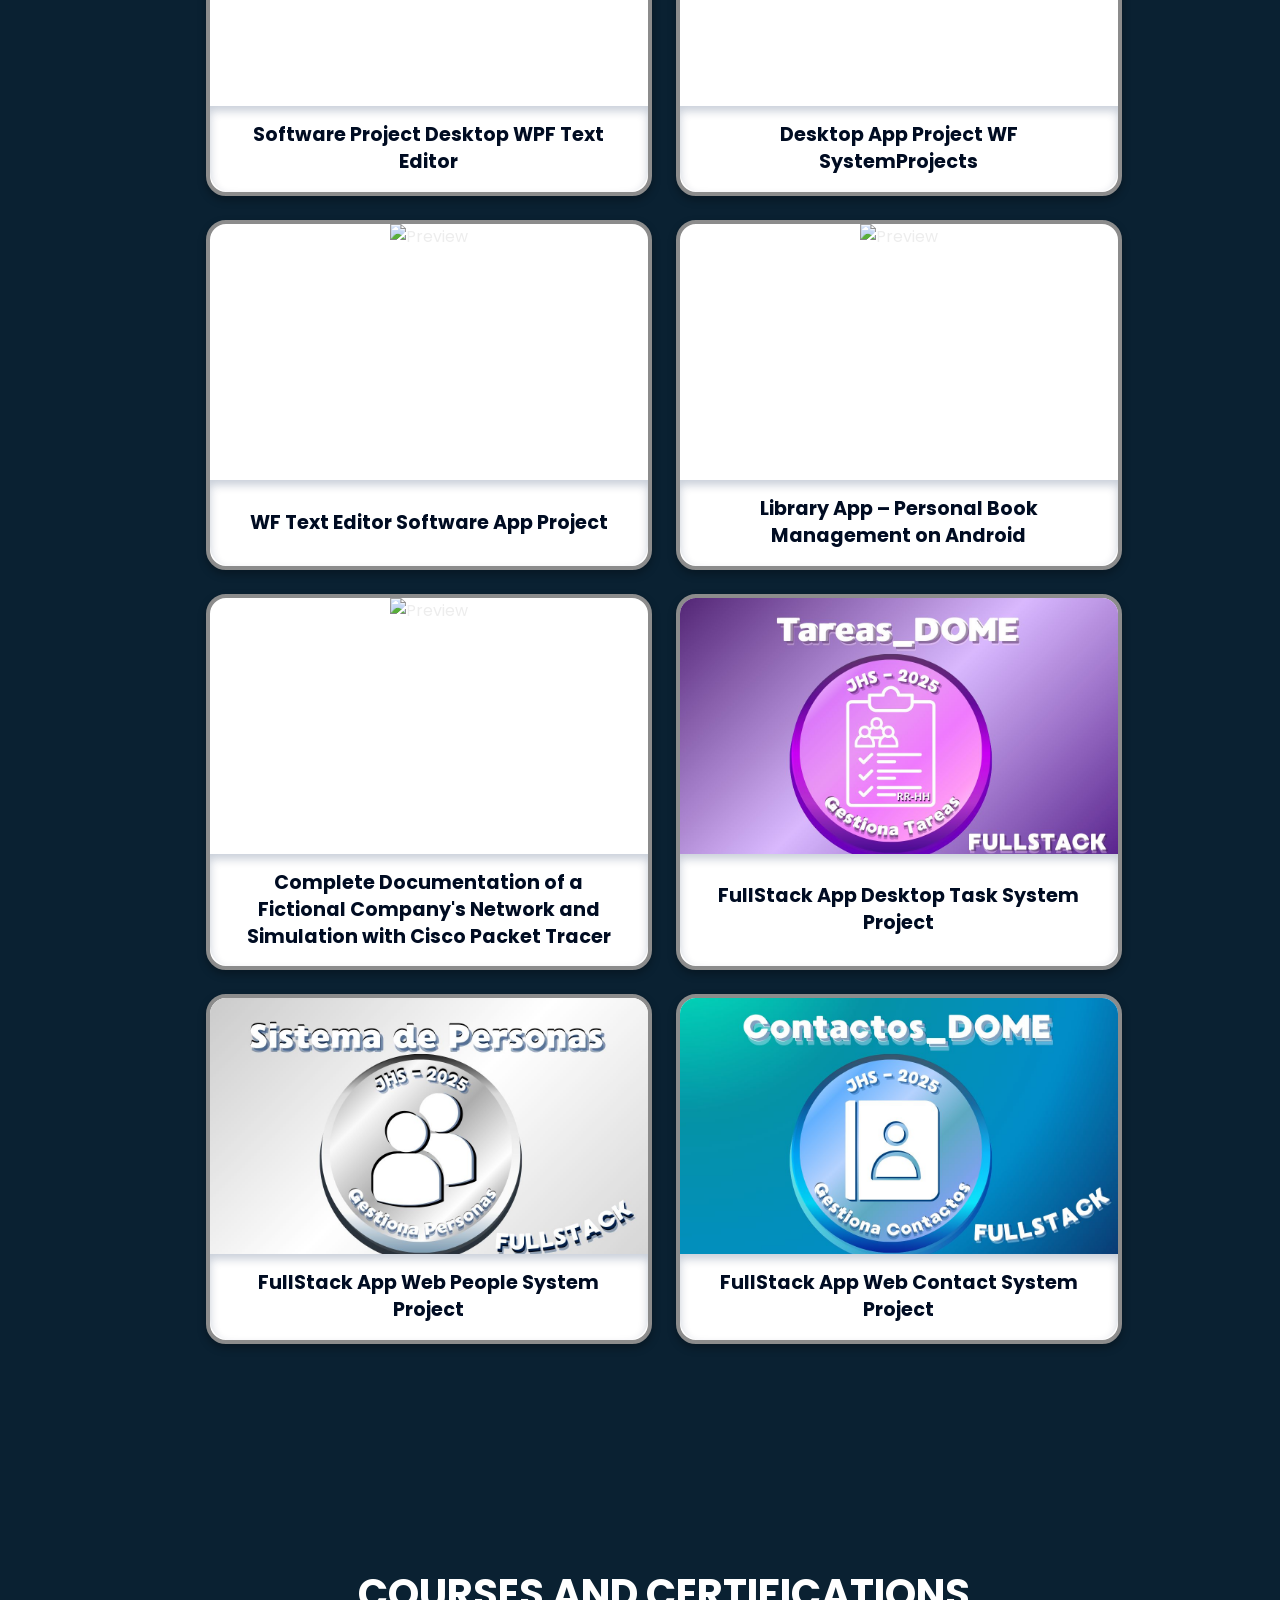
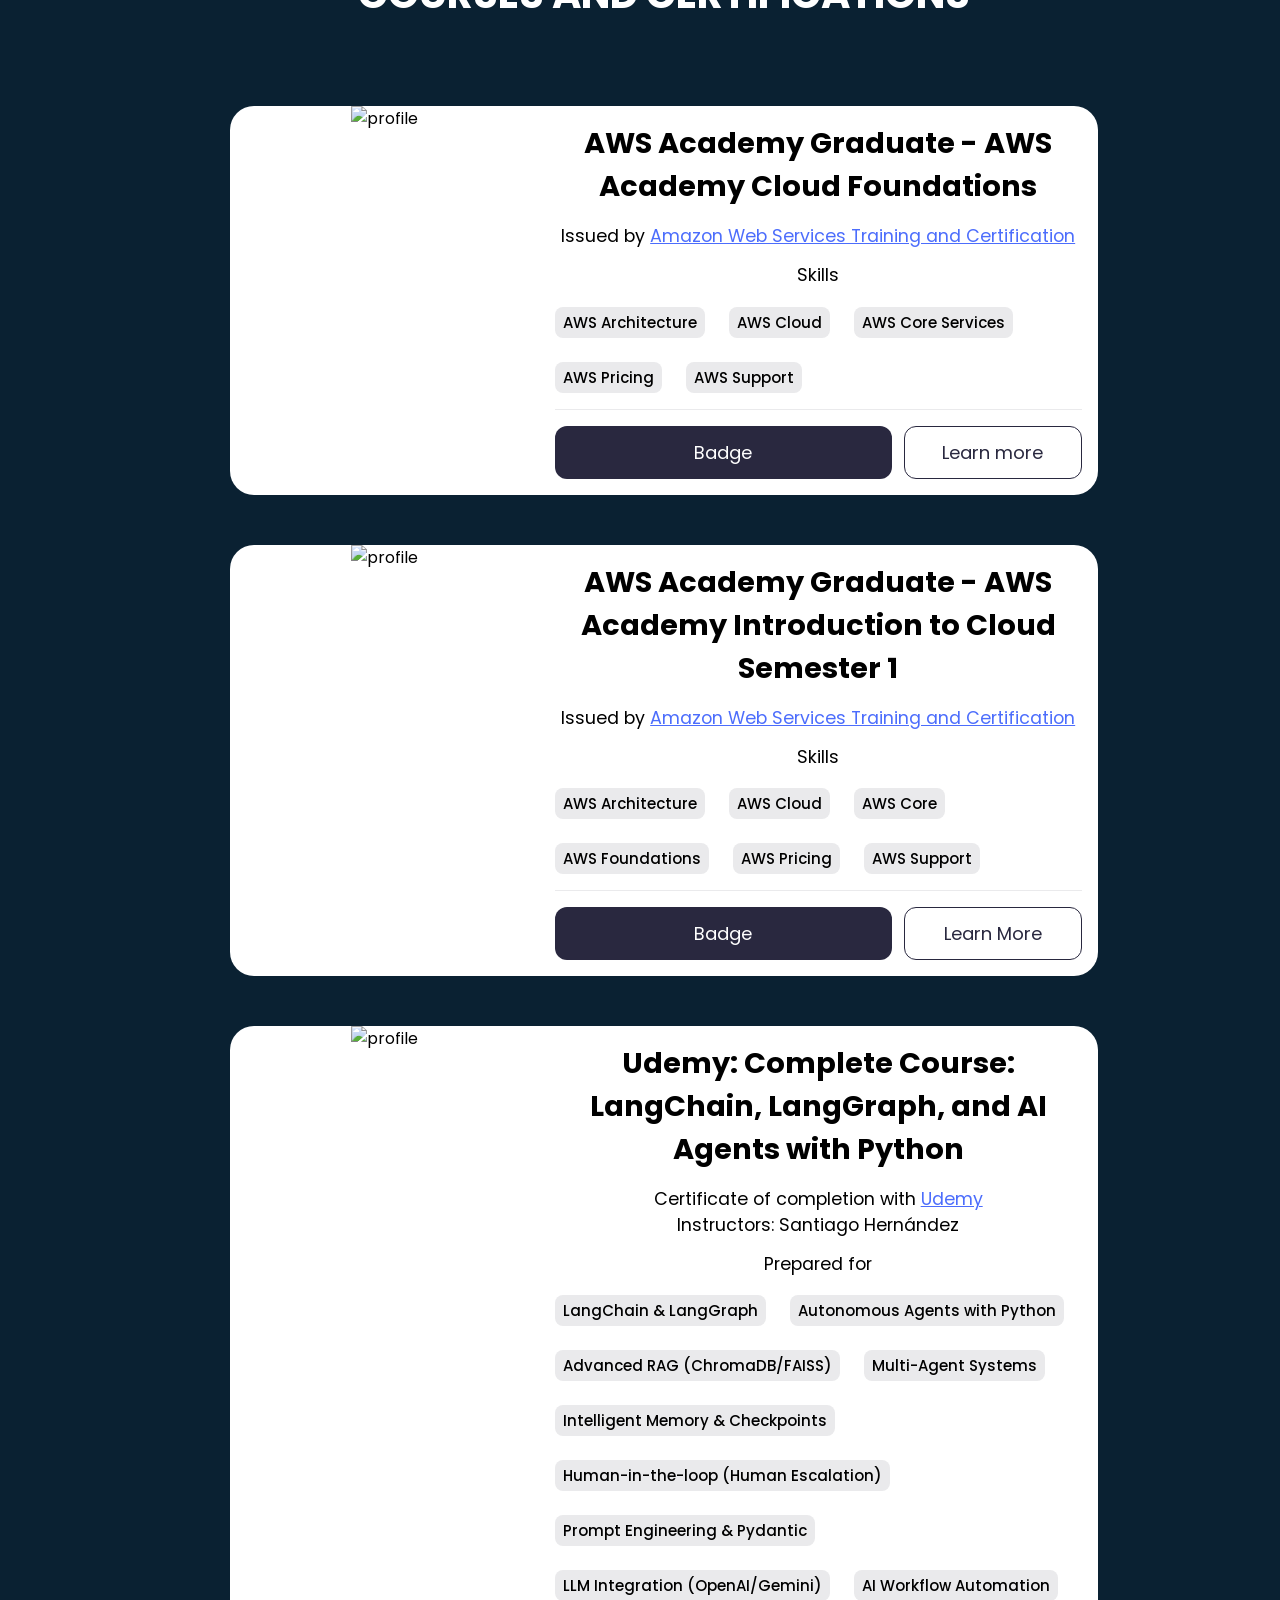
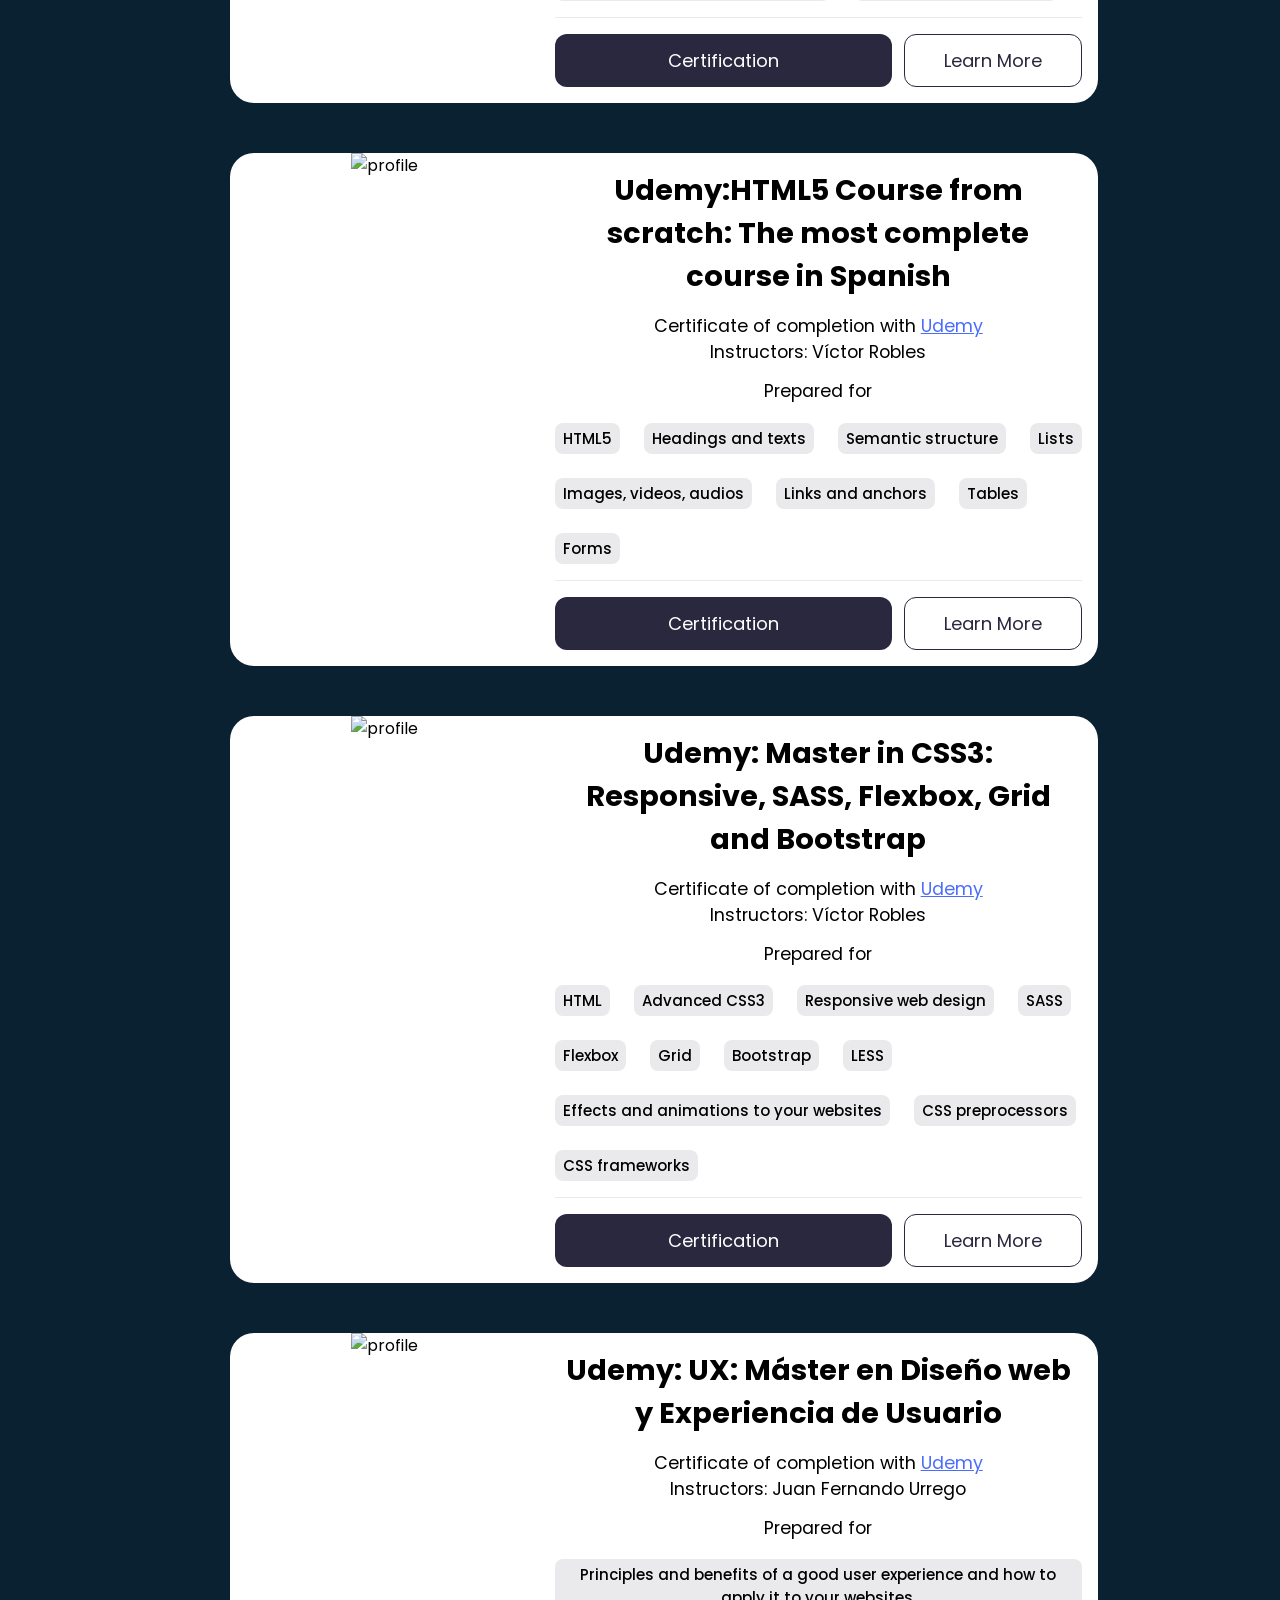
==== commit ebf9f3cf: "Refactor code structure for improved readability and maintainability" ====
--- a/index.html
+++ b/index.html
@@ -41,7 +41,8 @@
                             </a>
                         </li>
                         <li>
-                            <a href="https://github.com/jherraizsoler" title="Github" rel="noopener noreferrer" target="_blank">
+                            <a href="https://github.com/jherraizsoler" title="Github" rel="noopener noreferrer"
+                                target="_blank">
 
                                 <svg xmlns="http://www.w3.org/2000/svg" width="24" height="24" viewBox="0 0 30 30"
                                     stroke-width="1.5" stroke="currentColor" fill="none" stroke-linecap="round"
@@ -135,7 +136,7 @@
                 <span class="text">Experience</span>
             </a>
         </div>
-         <!-- Proyectos -->
+        <!-- Proyectos -->
         <div class="elementos">
             <a href="#proyectos">
                 <svg class="icon" width="50px" height="50px" viewBox="0 0 24 24" fill="none"
@@ -206,7 +207,7 @@
                 <span class="text">Technologies</span>
             </a>
         </div>
-       
+
         <!-- Recomendations -->
         <div class="elementos">
             <a href="#contenedorRecomendaciones">
@@ -230,15 +231,15 @@
             </a>
         </div>
     </nav>
-    <label for="mobile-nav" class="visually-hidden">Navegación:</label
-    <select id="mobile-nav" class="mobile-nav" onchange="window.location.href=this.value">
-        <option value="" selected disabled hidden>Selecciona una sección</option>
-        <option value="#contenedorSeccionesAcademicas" hidden>Académico</option>
-        <option value="#contenedorSeccionesExperiencia" hidden>Experiencia</option>
-        <option value="#proyectos" hidden>Proyectos</option>
-        <option value="#contenedorSeccionesCCI" hidden>Cursos</option>
-        <option value="#contenedorTecnologias" hidden>Tecnologías</option>
-        <option value="#contenedorRecomendaciones" hidden>Recomendaciones</option>
+    <label for="mobile-nav" class="visually-hidden">Navegación:</label <select id="mobile-nav" class="mobile-nav"
+        onchange="window.location.href=this.value">
+    <option value="" selected disabled hidden>Selecciona una sección</option>
+    <option value="#contenedorSeccionesAcademicas" hidden>Académico</option>
+    <option value="#contenedorSeccionesExperiencia" hidden>Experiencia</option>
+    <option value="#proyectos" hidden>Proyectos</option>
+    <option value="#contenedorSeccionesCCI" hidden>Cursos</option>
+    <option value="#contenedorTecnologias" hidden>Tecnologías</option>
+    <option value="#contenedorRecomendaciones" hidden>Recomendaciones</option>
     </select>
 
 
@@ -287,9 +288,31 @@
         <div id="contenedorSeccionesAcademicas">
             <h2 id="Academico" class="titulos">Academic Section</h2>
             <sl-tab-group class="centered-tabs">
+                <sl-tab slot="nav" panel="bigdata_ia">Big Data - AI</sl-tab>
                 <sl-tab slot="nav" panel="desarrollador">Developer</sl-tab>
-                <sl-tab slot="nav" panel="bigdata_ia">Big Data - AI</sl-tab>
                 <sl-tab slot="nav" panel="soporte_it">IT Support</sl-tab>
+
+                <!-- Big Data - AI -->
+                <sl-tab-panel name="bigdata_ia">
+                    <div class="info-panel">
+                        <h3 class="panel-subtitle">Campus Digital FP</h3>
+                        <h2 class="panel-title">Big Data - AI</h2>
+                        <p class="panel-date">2025 - Ongoing</p>
+                        <div class="panel-content">
+                            <p><span>Highlight:</span> Brief description of the Big Data - AI course or training program
+                            </p>
+                            <p><span>Subjects:</span></p>
+                            <ul class="subjects-list">
+                                <li>Artificial Intelligence Models</li>
+                                <li>Machine Learning Systems</li>
+                                <li>AI Programming</li>
+                                <li>Big Data Systems</li>
+                                <li>Applied Big Data</li>
+                            </ul>
+                        </div>
+                        <a href="#" rel="noopener noreferrer" target="_blank" class="panel-link">Learn more</a>
+                    </div>
+                </sl-tab-panel>
 
                 <!-- Developer -->
                 <sl-tab-panel name="desarrollador">
@@ -322,28 +345,7 @@
                             rel="noopener noreferrer" target="_blank" class="panel-link">Learn more</a>
                     </div>
                 </sl-tab-panel>
-
-                <!-- Big Data - AI -->
-                <sl-tab-panel name="bigdata_ia">
-                    <div class="info-panel">
-                        <h3 class="panel-subtitle">Campus Digital FP</h3>
-                        <h2 class="panel-title">Big Data - AI</h2>
-                        <p class="panel-date">2025 - Ongoing</p>
-                        <div class="panel-content">
-                            <p><span>Highlight:</span> Brief description of the Big Data - AI course or training program
-                            </p>
-                            <p><span>Subjects:</span></p>
-                            <ul class="subjects-list">
-                                <li>Artificial Intelligence Models</li>
-                                <li>Machine Learning Systems</li>
-                                <li>AI Programming</li>
-                                <li>Big Data Systems</li>
-                                <li>Applied Big Data</li>
-                            </ul>
-                        </div>
-                        <a href="#" rel="noopener noreferrer" target="_blank" class="panel-link">Learn more</a>
-                    </div>
-                </sl-tab-panel>
+                
 
                 <!-- IT Support -->
                 <sl-tab-panel name="soporte_it">
@@ -381,8 +383,104 @@
         <div id="contenedorSeccionesExperiencia">
             <h2 id="ExperienciaLaboral" class="titulos">Work Experience</h2>
             <sl-tab-group class="centered-tabs">
+                <sl-tab slot="nav" panel="desarrollador-IA-Experiencia">Developer FullStack IA</sl-tab>
                 <sl-tab slot="nav" panel="desarrolladorExperiencia">Developer</sl-tab>
                 <sl-tab slot="nav" panel="soporte_itExperiencia">IT Support</sl-tab>
+
+                <sl-tab-panel name="desarrollador-IA-Experiencia">
+                    <div class="info-panel">
+                        <h3 class="panel-subtitle">Deveco.IT</h3>
+                        <h2 class="panel-title_Medio">AI FullStack Developer</h2> <br>
+                        <p class="panel-date">Permanent Contract · Feb 2026 - Present</p> <br>
+                        <div class="panel-content">
+                            <p>
+                                <span>Highlights:</span> Involved in the development of advanced AI solutions,
+                                autonomous agent architectures, and scalable enterprise systems focused on
+                                automation and decision-making.
+                            </p>
+                            <br>
+                            <p><span>Responsibilities:</span></p>
+                            <ul class="subjects-list">
+                                <li>
+                                    <strong>Architecture & Consulting:</strong>
+                                    <ul>
+                                        <li>Designed solutions as a Software Architect and AI & Big Data Consultant.
+                                        </li>
+                                        <li>Performed technical analysis and defined microservices-based architectures.
+                                        </li>
+                                    </ul>
+                                </li>
+                                <li>
+                                    <strong>AI & Backend Development:</strong>
+                                    <ul>
+                                        <li>Developed intelligent systems using Python, LangChain, and LangGraph.</li>
+                                        <li>Implemented APIs, business logic, and agent orchestration.</li>
+                                    </ul>
+                                </li>
+                                <li>
+                                    <strong>Frontend Development:</strong>
+                                    <ul>
+                                        <li>Built modern interfaces using React and TypeScript.</li>
+                                        <li>Developed data visualization and interactive tools for end users.</li>
+                                    </ul>
+                                </li>
+                                <li>
+                                    <strong>Automation & Microservices:</strong>
+                                    <ul>
+                                        <li>Automated business processes using n8n and distributed architectures.</li>
+                                        <li>Developed microservices-based applications.</li>
+                                    </ul>
+                                </li>
+                                <li>
+                                    <strong>DevOps & Deployment:</strong>
+                                    <ul>
+                                        <li>Containerization with Docker and management using Portainer and Dockploy.
+                                        </li>
+                                        <li>Deployment on Azure and pipeline management with GitHub DevOps.</li>
+                                    </ul>
+                                </li>
+                                <li>
+                                    <strong>Testing & Quality:</strong>
+                                    <ul>
+                                        <li>Testing, maintenance, and optimization of production systems.</li>
+                                        <li>Technical auditing and continuous improvement of solutions.</li>
+                                    </ul>
+                                </li>
+                                <li>
+                                    <strong>AI Specialization:</strong>
+                                    <ul>
+                                        <li>Design and orchestration of intelligent agents using LangGraph.</li>
+                                        <li>Automation of intelligent workflows and processes with n8n.</li>
+                                        <li>Prompt engineering and conversational system design.</li>
+                                        <li>Integration of voice solutions (Twilio, Vapi) and AI assistants.</li>
+                                    </ul>
+                                </li>
+                            </ul>
+
+                            <br>
+                            <p><span>Projects & Sectors:</span></p>
+                            <ul class="subjects-list">
+                                <li>Participation in 11 projects (updated April 2026).</li>
+                                <li>Sectors: insurance, healthcare (3D surgery and AI-based psychology), food SMEs,
+                                    custom manufacturing, chemical production and water control (legionella),
+                                    industrial automation, and AI-powered call centers.</li>
+                                <li>Development of solutions such as call assistants, OCR systems, order automation,
+                                    and enterprise management platforms.</li>
+                            </ul>
+
+                            <br>
+                            <p><span>Technologies:</span></p>
+                            <p>
+                                N8n | Python | LangChain | LangGraph | React | TypeScript | Docker | Portainer |
+                                Dockploy | Twilio | Vapi | Supabase | Azure | GitHub DevOps | Salesforce | Confluence |
+                                3D Slicer | Trame
+                            </p>
+                        </div>
+                        <br>
+                        <a href="https://deveco.it/es/" target="_blank" rel="noopener noreferrer"
+                            class="panel-link">Learn more</a>
+                    </div>
+                </sl-tab-panel>
 
                 <sl-tab-panel name="desarrolladorExperiencia">
                     <div class="info-panel">
@@ -497,7 +595,7 @@
             <div class="articles">
                 <article class="project-card" data-project-id="32_en">
                     <figure>
-                        <img src="Media/Proyectos/Proyecto32/Portada.png" alt="Preview">
+                        <img src="Media/Proyectos/Proyecto32/banner_Nexus.png" alt="Preview">
                     </figure>
                     <div class="article-preview">
                         <h2>Nexus Strategy Engine: Autonomous Strategic Agent Platform </h2>
@@ -513,7 +611,8 @@
                 </article>
                 <article class="project-card" data-project-id="30_en">
                     <figure>
-                        <img src="Media/Proyectos/Proyecto2/portada_pequeña_proyecto_LangChain_LangGraph.png" alt="Preview">
+                        <img src="Media/Proyectos/Proyecto2/portada_pequeña_proyecto_LangChain_LangGraph.png"
+                            alt="Preview">
                     </figure>
                     <div class="article-preview">
                         <h2>Agent Ecosystem: LangChain & LangGraph</h2>
@@ -724,7 +823,8 @@
                         <img src="Media/Proyectos/Proyecto28/imagenPrincipal.jpg" alt="Preview">
                     </figure>
                     <div class="article-preview">
-                        <h2>Complete Documentation of a Fictional Company's Network and Simulation with Cisco Packet Tracer</h2>
+                        <h2>Complete Documentation of a Fictional Company's Network and Simulation with Cisco Packet
+                            Tracer</h2>
                     </div>
                 </article>
                 <article class="project-card" data-project-id="3_en">
@@ -755,7 +855,7 @@
         </div>
 
         <div id="fullscreen-image-viewer" class="fullscreen-image-viewer">
-             <img id="fullscreen-image" src="" alt="Ampliada">
+            <img id="fullscreen-image" src="" alt="Ampliada">
         </div>
 
         <div class="modal-container" id="modal-container">
@@ -780,7 +880,8 @@
                         <h2>AWS Academy Graduate - AWS Academy Cloud Foundations</h2>
                         <p>
                             Issued by
-                            <a href="https://www.credly.com/organizations/amazon-web-services/badges" rel="noopener noreferrer" target="_blank"
+                            <a href="https://www.credly.com/organizations/amazon-web-services/badges"
+                                rel="noopener noreferrer" target="_blank"
                                 title="Amazon Web Services Training and Certification"> Amazon Web Services Training and
                                 Certification</a>
                         </p>
@@ -797,7 +898,8 @@
                                 rel="noopener noreferrer" target="_blank">
                                 Badge
                             </a>
-                            <a href="https://aws.amazon.com/training/awsacademy/" rel="noopener noreferrer" target="_blank" class="secondaryCCI">
+                            <a href="https://aws.amazon.com/training/awsacademy/" rel="noopener noreferrer"
+                                target="_blank" class="secondaryCCI">
                                 Learn more
                             </a>
                         </div>
@@ -814,7 +916,8 @@
                         <h2>AWS Academy Graduate - AWS Academy Introduction to Cloud Semester 1</h2>
                         <p>
                             Issued by
-                            <a href="https://www.credly.com/organizations/amazon-web-services/badges" rel="noopener noreferrer" target="_blank"
+                            <a href="https://www.credly.com/organizations/amazon-web-services/badges"
+                                rel="noopener noreferrer" target="_blank"
                                 title="Amazon Web Services Training and Certification"> Amazon Web Services Training and
                                 Certification</a>
                         </p>
@@ -832,7 +935,8 @@
                                 rel="noopener noreferrer" target="_blank">
                                 Badge
                             </a>
-                            <a href="https://aws.amazon.com/training/awsacademy/" rel="noopener noreferrer" target="_blank" class="secondaryCCI">
+                            <a href="https://aws.amazon.com/training/awsacademy/" rel="noopener noreferrer"
+                                target="_blank" class="secondaryCCI">
                                 Learn More
                             </a>
                         </div>
@@ -849,7 +953,8 @@
                         <h2>Udemy: Complete Course: LangChain, LangGraph, and AI Agents with Python</h2>
                         <p>
                             Certificate of completion with
-                            <a href="https://www.udemy.com/" rel="noopener noreferrer" target="_blank" title="Udemy"> Udemy</a>
+                            <a href="https://www.udemy.com/" rel="noopener noreferrer" target="_blank" title="Udemy">
+                                Udemy</a>
                             <br>
                             Instructors: Santiago Hernández
                         </p>
@@ -871,7 +976,7 @@
                                 Certification
                             </a>
                             <a href="https://www.udemy.com/course/curso-completo-langchain-langgraph-y-agentes-ia-con-python/"
-                                 rel="noopener noreferrer" target="_blank" class="secondaryCCI">
+                                rel="noopener noreferrer" target="_blank" class="secondaryCCI">
                                 Learn More
                             </a>
                         </div>
@@ -889,7 +994,8 @@
                         <h2>Udemy:HTML5 Course from scratch: The most complete course in Spanish</h2>
                         <p>
                             Certificate of completion with
-                            <a href="https://www.udemy.com/" rel="noopener noreferrer" target="_blank" title="Udemy"> Udemy</a>
+                            <a href="https://www.udemy.com/" rel="noopener noreferrer" target="_blank" title="Udemy">
+                                Udemy</a>
                             <br>
                             Instructors: Víctor Robles
                         </p>
@@ -928,7 +1034,8 @@
                         <h2>Udemy: Master in CSS3: Responsive, SASS, Flexbox, Grid and Bootstrap</h2>
                         <p>
                             Certificate of completion with
-                            <a href="https://www.udemy.com/" rel="noopener noreferrer" target="_blank" title="Udemy"> Udemy</a>
+                            <a href="https://www.udemy.com/" rel="noopener noreferrer" target="_blank" title="Udemy">
+                                Udemy</a>
                             <br>
                             Instructors: Víctor Robles
                         </p>
@@ -971,7 +1078,8 @@
                         <h2>Udemy: UX: Máster en Diseño web y Experiencia de Usuario</h2>
                         <p>
                             Certificate of completion with
-                            <a href="https://www.udemy.com/" rel="noopener noreferrer" target="_blank" title="Udemy"> Udemy</a>
+                            <a href="https://www.udemy.com/" rel="noopener noreferrer" target="_blank" title="Udemy">
+                                Udemy</a>
                             <br>
                             Instructors: Juan Fernando Urrego
                         </p>
@@ -1008,7 +1116,8 @@
                         <h2>Udemy: Certificate of Completion: Java University - Zero to Expert - Updated (+150 hrs)</h2>
                         <p>
                             Certificate of completion with
-                            <a href="https://www.udemy.com/" rel="noopener noreferrer" target="_blank" title="Udemy"> Udemy</a>
+                            <a href="https://www.udemy.com/" rel="noopener noreferrer" target="_blank" title="Udemy">
+                                Udemy</a>
                             <br>
                             Instructors: Global Mentoring Ing. Ubaldo Acosta
                         </p>
@@ -1054,7 +1163,8 @@
                         <h2>freeCodeCamp: JavaScript Algorithms and Data Structures</h2>
                         <p>
                             With
-                            <a href="https://www.freecodecamp.org/learn" rel="noopener noreferrer" target="_blank" title="freecodecamp">
+                            <a href="https://www.freecodecamp.org/learn" rel="noopener noreferrer" target="_blank"
+                                title="freecodecamp">
                                 freecodecamp</a>
                         </p>
                         <p>Prepared for</p>
@@ -1098,7 +1208,8 @@
                         <h2>Cisco: Networking basics</h2>
                         <p>
                             With
-                            <a href="https://skillsforall.com/#netacadStory" rel="noopener noreferrer" target="_blank" title="Cisco Academy">
+                            <a href="https://skillsforall.com/#netacadStory" rel="noopener noreferrer" target="_blank"
+                                title="Cisco Academy">
                                 CISCO ACADEMY</a>
                         </p>
                         <p>Prepared for</p>
@@ -1115,8 +1226,8 @@
                                 rel="noopener noreferrer" target="_blank">
                                 Badge
                             </a>
-                            <a href="https://skillsforall.com/course/networking-basics?courseLang=en-US" rel="noopener noreferrer" target="_blank"
-                                class="secondaryCCI">
+                            <a href="https://skillsforall.com/course/networking-basics?courseLang=en-US"
+                                rel="noopener noreferrer" target="_blank" class="secondaryCCI">
                                 Learn More
                             </a>
                         </div>
@@ -1134,7 +1245,8 @@
                         <h2>Cisco: Course DAM - NDG Linux Essentials: View report</h2>
                         <p>
                             With
-                            <a href="https://skillsforall.com/#netacadStory" rel="noopener noreferrer" target="_blank" title="Cisco Academy">
+                            <a href="https://skillsforall.com/#netacadStory" rel="noopener noreferrer" target="_blank"
+                                title="Cisco Academy">
                                 CISCO ACADEMY</a>
                         </p>
                         <p>Prepared for</p>
@@ -1166,7 +1278,8 @@
                         <h2>Cisco: Certificate of completion: Python Essentials 1</h2>
                         <p>
                             With
-                            <a href="https://skillsforall.com/#netacadStory" rel="noopener noreferrer" target="_blank" title="Cisco Academy">
+                            <a href="https://skillsforall.com/#netacadStory" rel="noopener noreferrer" target="_blank"
+                                title="Cisco Academy">
                                 CISCO ACADEMY</a>
                         </p>
                         <p>Prepared for</p>
@@ -1205,7 +1318,8 @@
                         <h2>Cisco: Certificate of completion: Python Essentials 2</h2>
                         <p>
                             With
-                            <a href="https://skillsforall.com/#netacadStory" rel="noopener noreferrer" target="_blank" title="Cisco Academy">
+                            <a href="https://skillsforall.com/#netacadStory" rel="noopener noreferrer" target="_blank"
+                                title="Cisco Academy">
                                 CISCO ACADEMY</a>
                         </p>
                         <p>Prepared for</p>
@@ -1259,8 +1373,8 @@
                                 rel="noopener noreferrer" target="_blank">
                                 Badge
                             </a>
-                            <a href="https://www.cloudskillsboost.google/course_templates/552" rel="noopener noreferrer" target="_blank"
-                                class="secondaryCCI">
+                            <a href="https://www.cloudskillsboost.google/course_templates/552" rel="noopener noreferrer"
+                                target="_blank" class="secondaryCCI">
                                 Learn More
                             </a>
                         </div>
@@ -1279,7 +1393,8 @@
                         <h2>Oracle University: Java Explorer</h2>
                         <p>
                             With
-                            <a href="https://mylearn.oracle.com/ou/home" rel="noopener noreferrer" target="_blank" title="Oracle University">
+                            <a href="https://mylearn.oracle.com/ou/home" rel="noopener noreferrer" target="_blank"
+                                title="Oracle University">
                                 Oracle University</a>
                         </p>
                         <p>Prepared for</p>
@@ -1297,8 +1412,8 @@
                                 rel="noopener noreferrer" target="_blank">
                                 Badge
                             </a>
-                            <a href="https://mylearn.oracle.com/ou/learning-path/java-explorer/79726" rel="noopener noreferrer" target="_blank"
-                                class="secondaryCCI">
+                            <a href="https://mylearn.oracle.com/ou/learning-path/java-explorer/79726"
+                                rel="noopener noreferrer" target="_blank" class="secondaryCCI">
                                 Learn More
                             </a>
                         </div>
@@ -1453,8 +1568,7 @@
 
     <script type="text/javascript">
         var pos = document.documentElement;
-        pos.addEventListener('mousemove', e =>
-        {
+        pos.addEventListener('mousemove', e => {
             pos.style.setProperty('--x', e.clientX + 'px')
             pos.style.setProperty('--y', e.clientY + 'px')
         })   
@@ -1464,8 +1578,7 @@
         const progressBar = document.querySelector('#bar');
         const htmlElement = document.documentElement;
 
-        const updateProgress = () =>
-        {
+        const updateProgress = () => {
             // 1. Calcular la altura total de la página que puede ser desplazada
             const totalHeight = htmlElement.scrollHeight - htmlElement.clientHeight;
 
@@ -1492,16 +1605,13 @@
     <script>
         var icon = document.getElementById("icon");
         var isdark = true;
-        icon.onclick = function ()
-        {
+        icon.onclick = function () {
             document.body.classList.toggle("light_theme");
-            if (document.body.classList.contains("light_theme"))
-            {
+            if (document.body.classList.contains("light_theme")) {
                 isdark = false;
 
                 icon.src = "Media/lunaEstiloCanva.png";
-            } else
-            {
+            } else {
                 icon.src = "Media/sun-sun-ray-icon-transparent-free-png.webp";
             }
         }
--- a/styleindex.css
+++ b/styleindex.css
@@ -58,11 +58,10 @@
 }
 html {
 	scroll-behavior: smooth;
-	overflow-x: hidden;
 }
 #bar{
     position: fixed;
-    width: 100%;
+    width: 100vw;
     height: 10px;
     transition: all linear .2s;
     -webkit-transition: all linear .2s;
@@ -106,10 +105,9 @@
 body{
     background-color: var(--primary-colorFondo);
     color: #ededed;
-    margin-left: clamp(1.25rem, 6vw, 10%);
+    margin-left: 10%;
     max-height: 100vh;
     overflow-y: scroll;
-    overflow-x: hidden;
     scrollbar-color: #00c6ff #242942;
 
 }
@@ -192,9 +190,9 @@
    z-index: 2;
 }
 .home-content{
-    max-width: min(800px, 100%);
+    max-width: 800px;
     z-index: 5;
-    margin-left: clamp(0.5rem, 4vw, 10%);
+    margin-left: 10%;
 
 }
 #textH1{
@@ -1303,8 +1301,8 @@
     opacity: 0;
     top: 0;
     left: 0;
-    height: 100%;
-    width: 100%;
+    height: 100vh;
+    width: 100vw;
     z-index: 50;
     transition-duration: 0.3s;
     -webkit-animation: slide-fwd-center 0.45s cubic-bezier(0.250, 0.460, 0.450, 0.940) both;
@@ -1982,6 +1980,11 @@
 /* Estilos para el panel de Big Data - IA */
 sl-tab-panel[name="bigdata_ia"] .info-panel {
   background-image: url('./Media/AI-big-data.jpg');
+}
+
+/* Estilos para el panel de Desarrollador IA*/
+sl-tab-panel[name="desarrollador-IA-Experiencia"] .info-panel {
+  background-image: url('./Media/Oficina_Deveco.jpeg');
 }
 
 /* Estilos para el panel de Desarrollador */
@@ -2595,34 +2598,6 @@
     }
     
     
-}
-
-
-@media (min-width: 1001px) and (max-width: 1610px) {
-    body {
-        margin-left: 4%;
-    }
-
-    .home {
-        padding: 0 3%;
-        min-height: 80vh;
-    }
-
-    .home-content {
-        max-width: min(56%, 46rem);
-        margin-left: 2%;
-        margin-right: 0;
-    }
-
-    .container {
-        top: 8.5rem;
-        left: auto;
-        right: 4%;
-    }
-
-    #herramientas {
-        right: 1rem;
-    }
 }
 
 
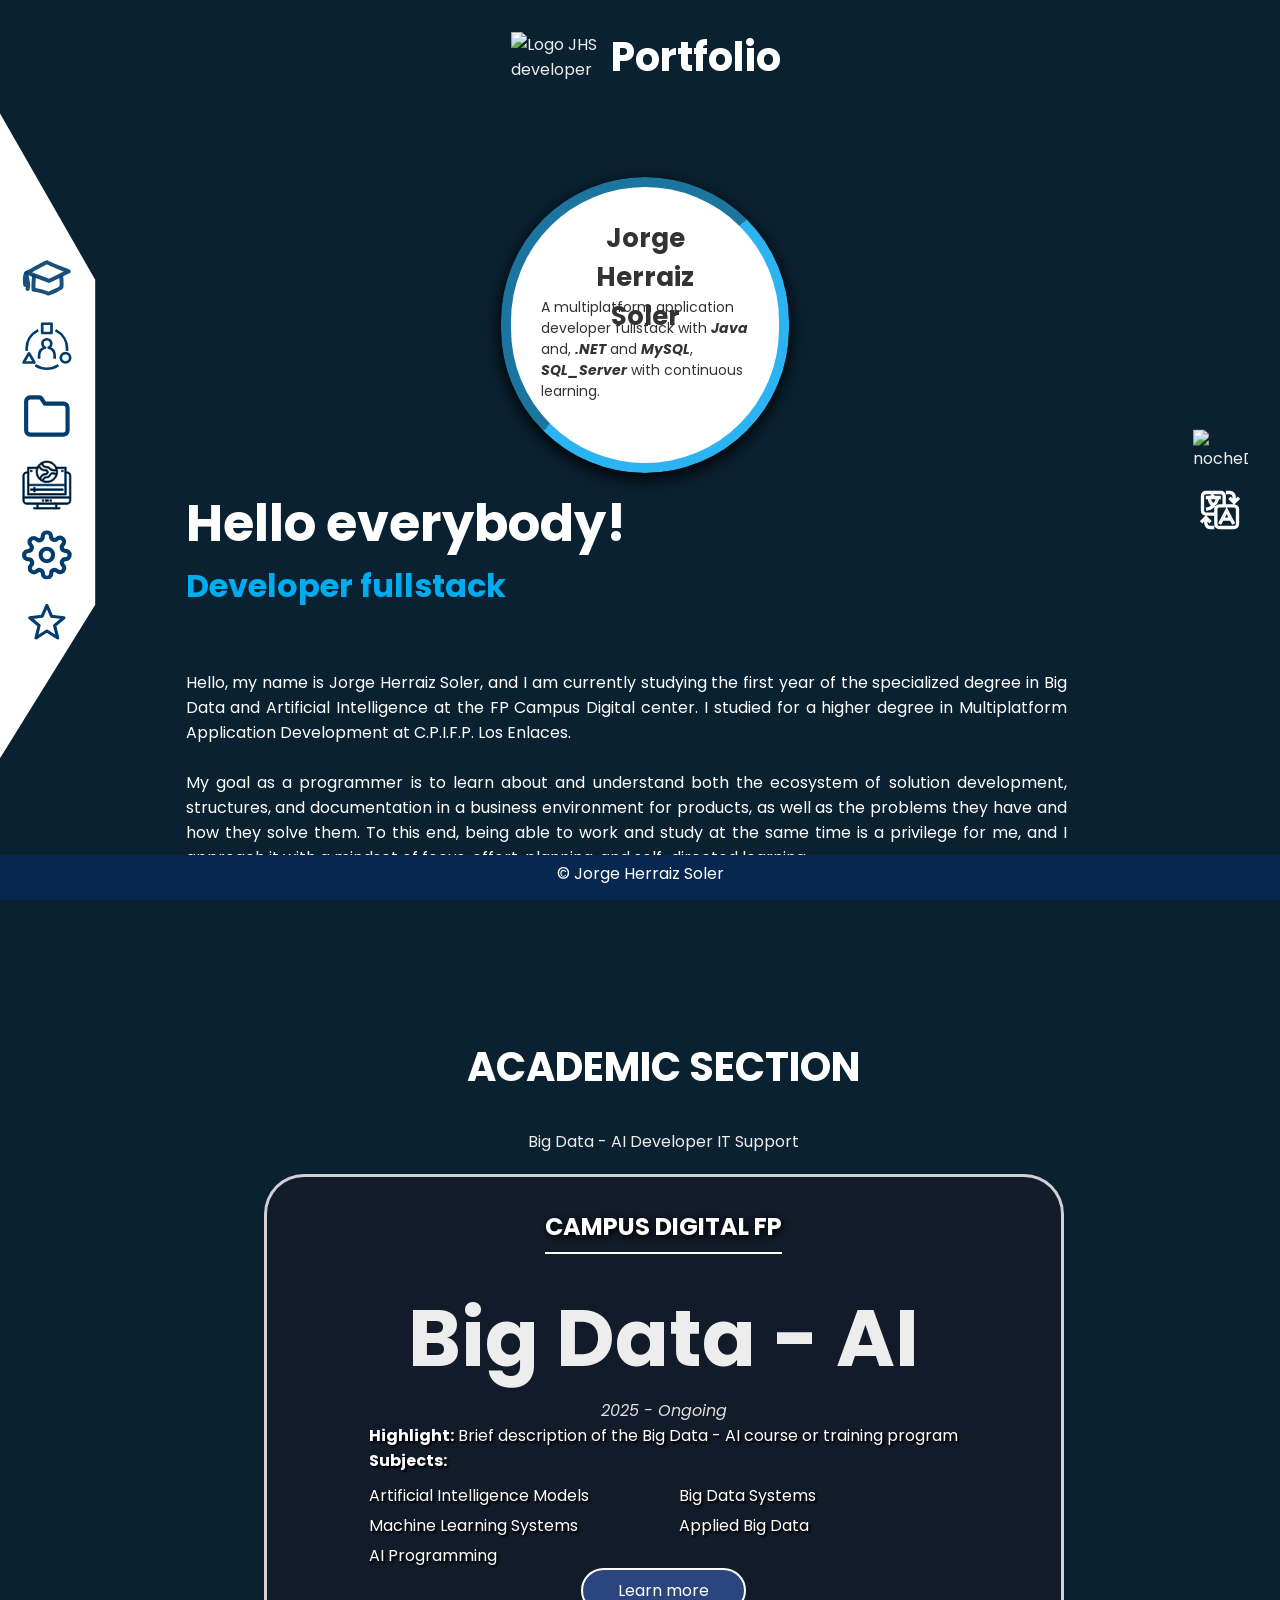
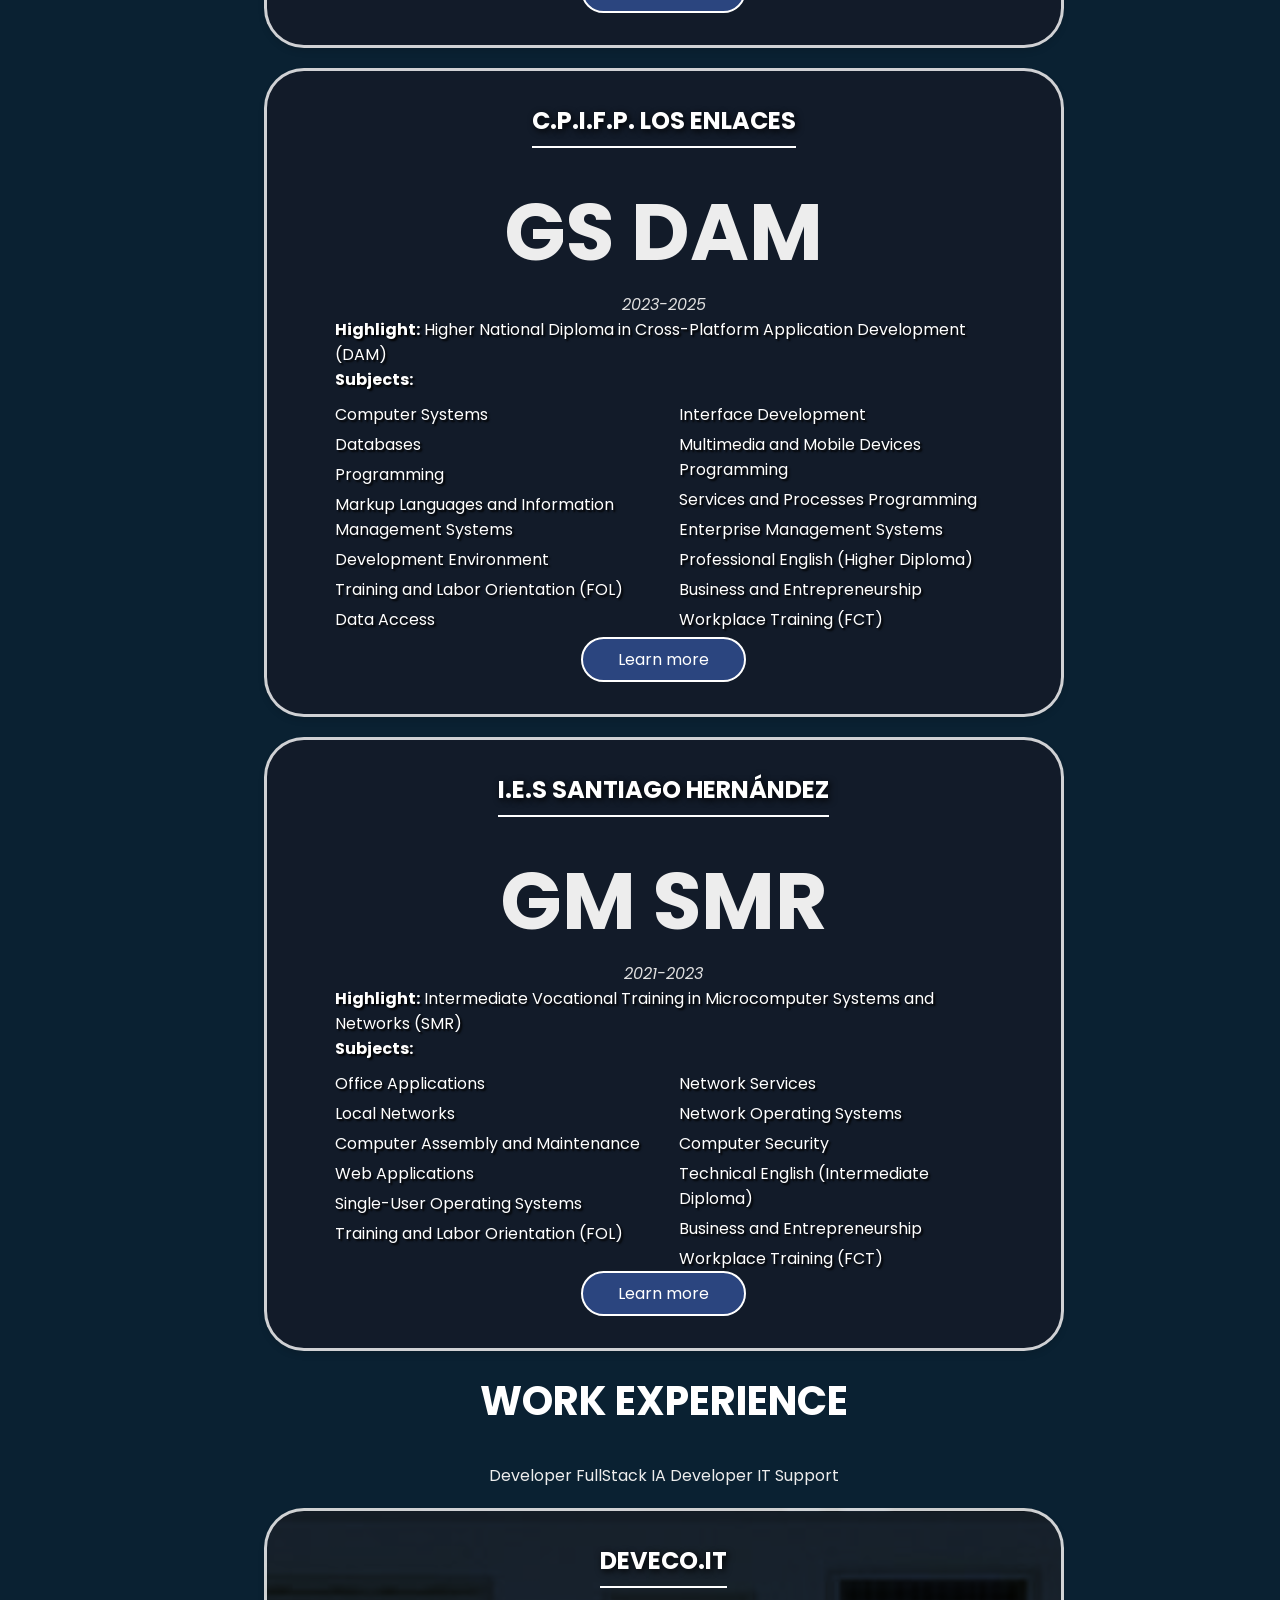
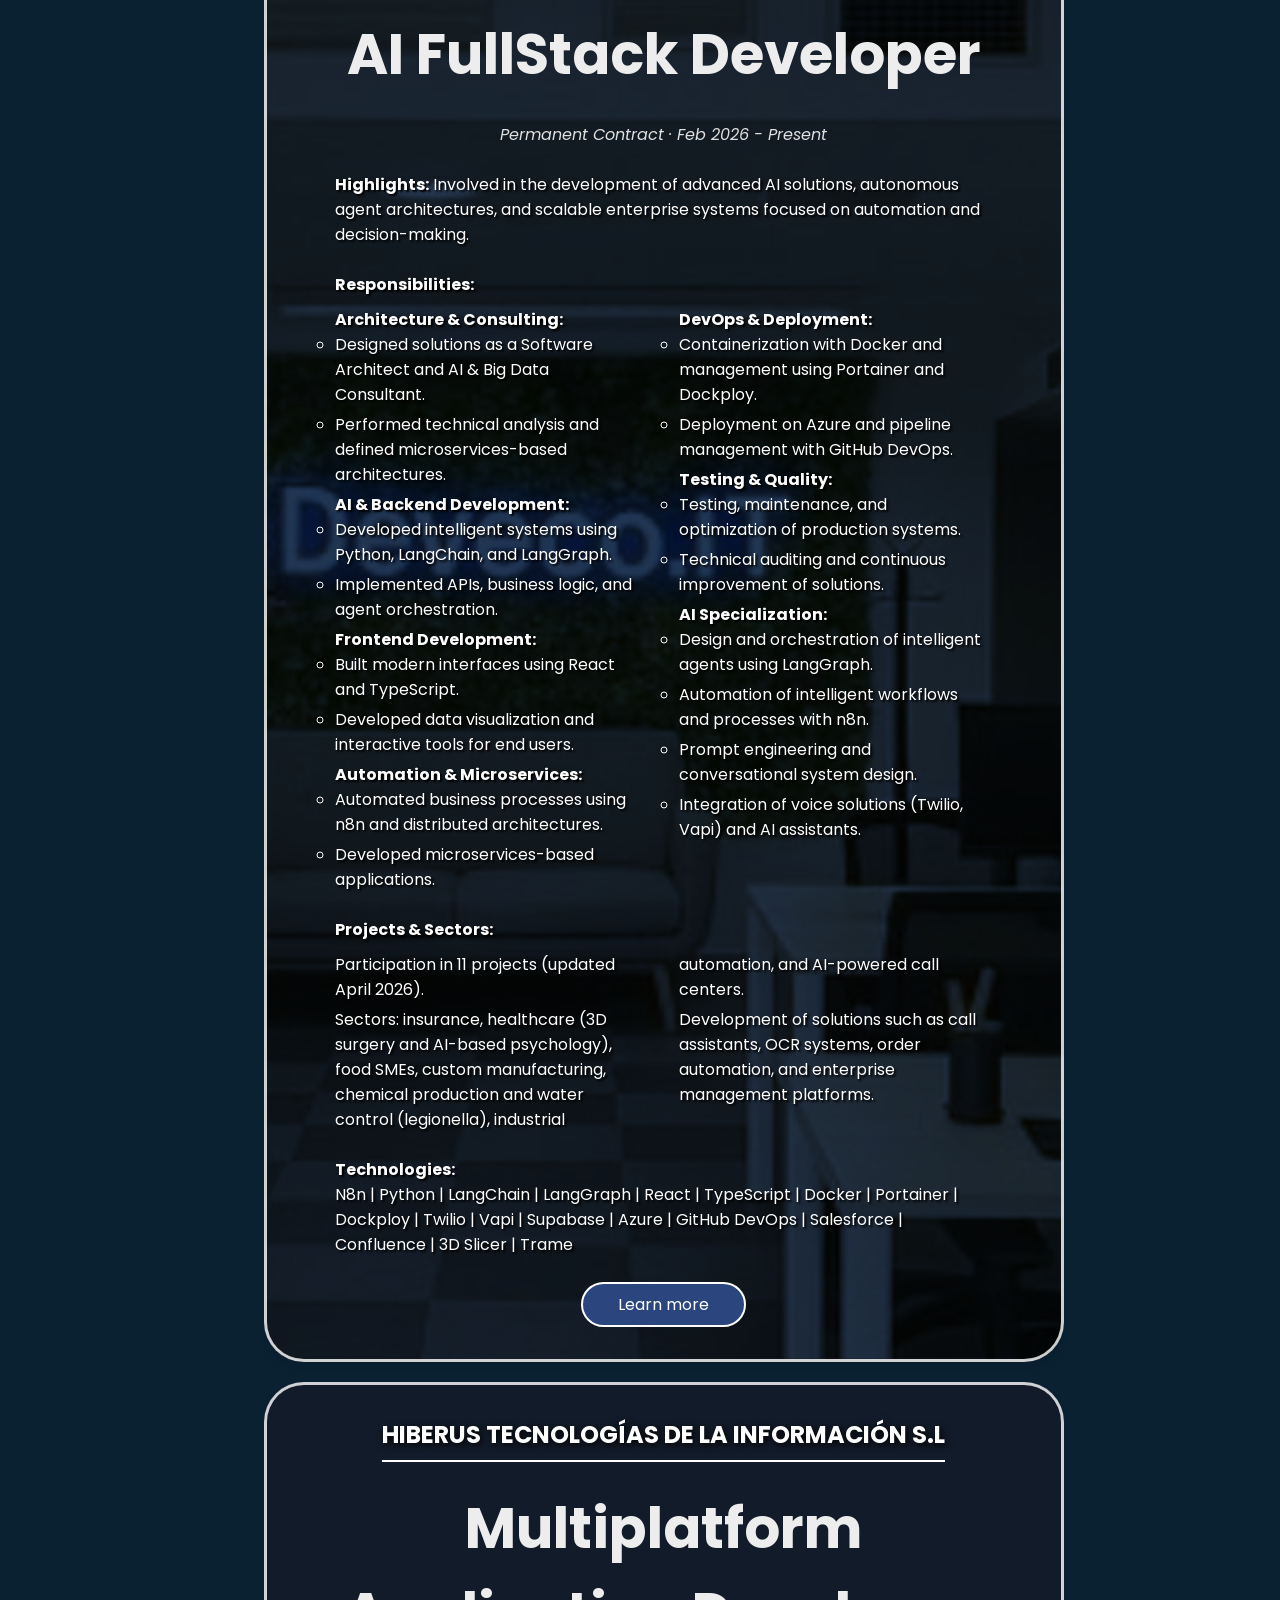
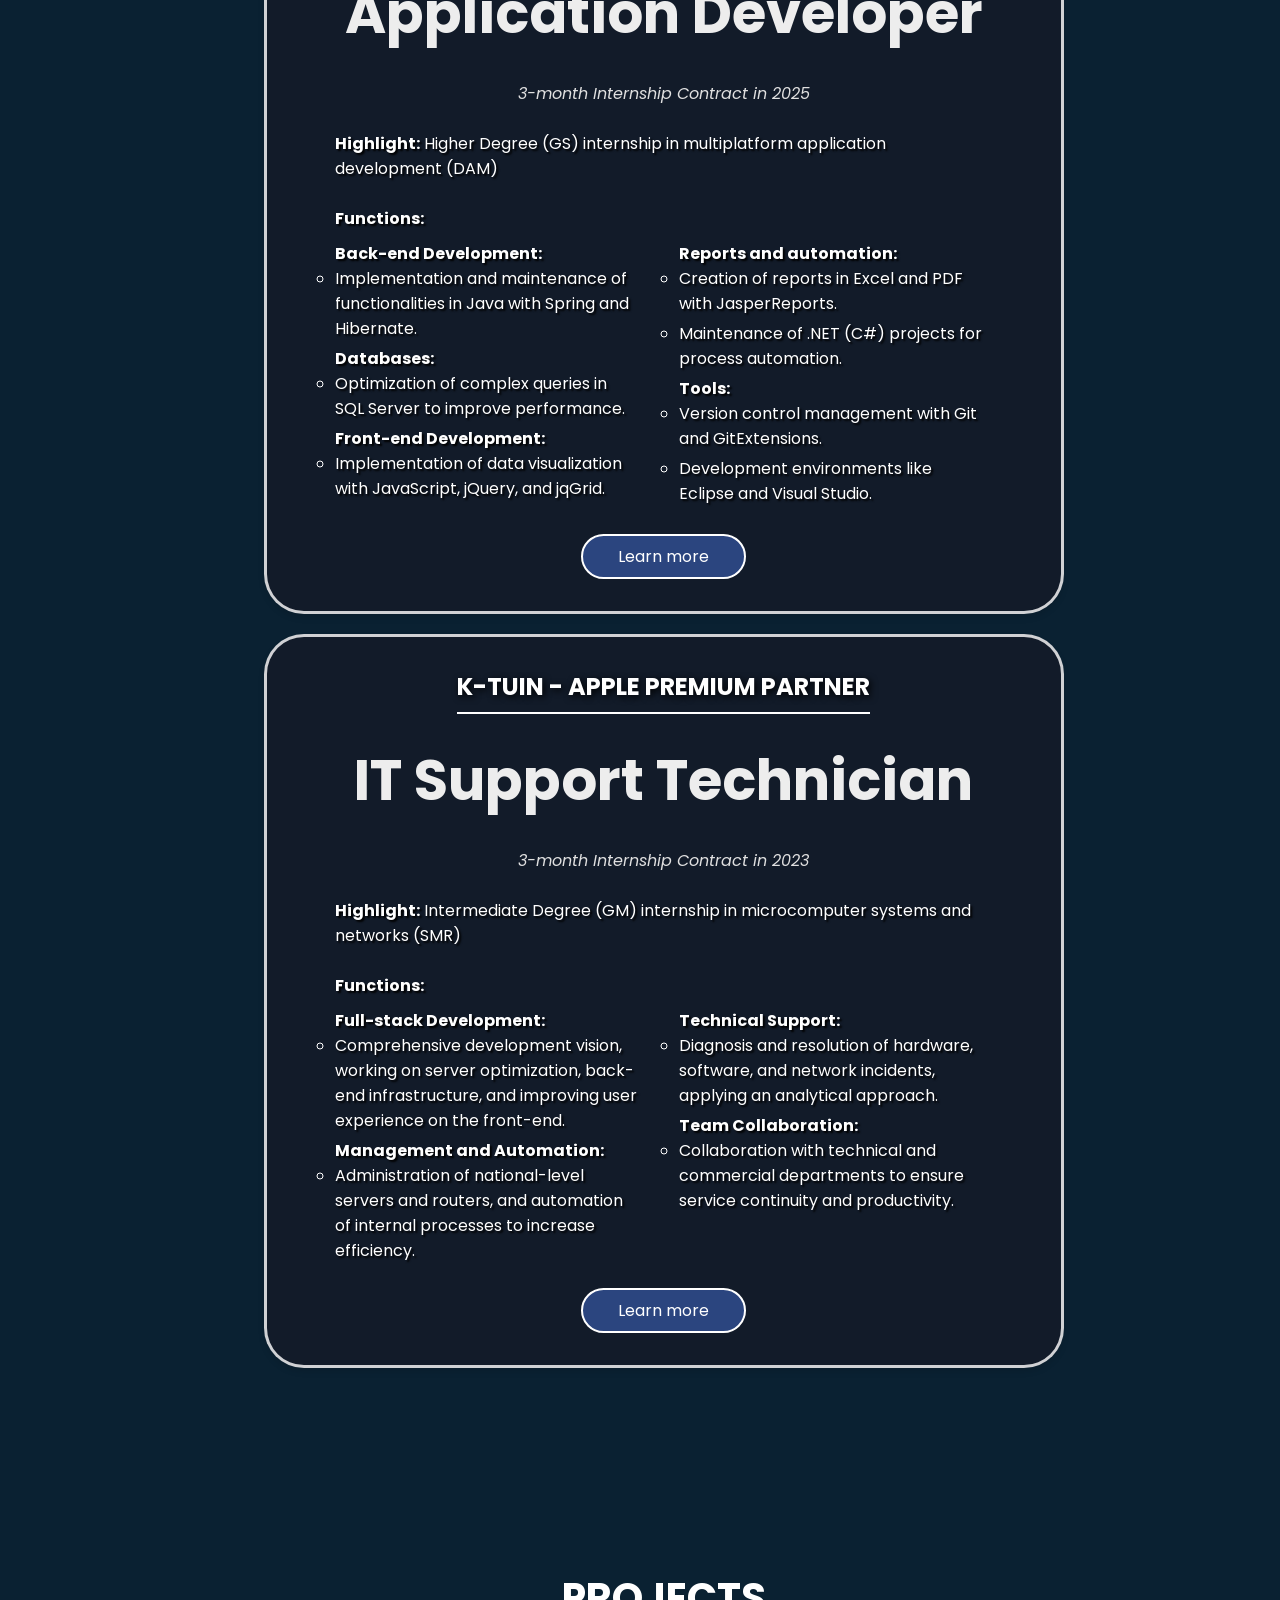
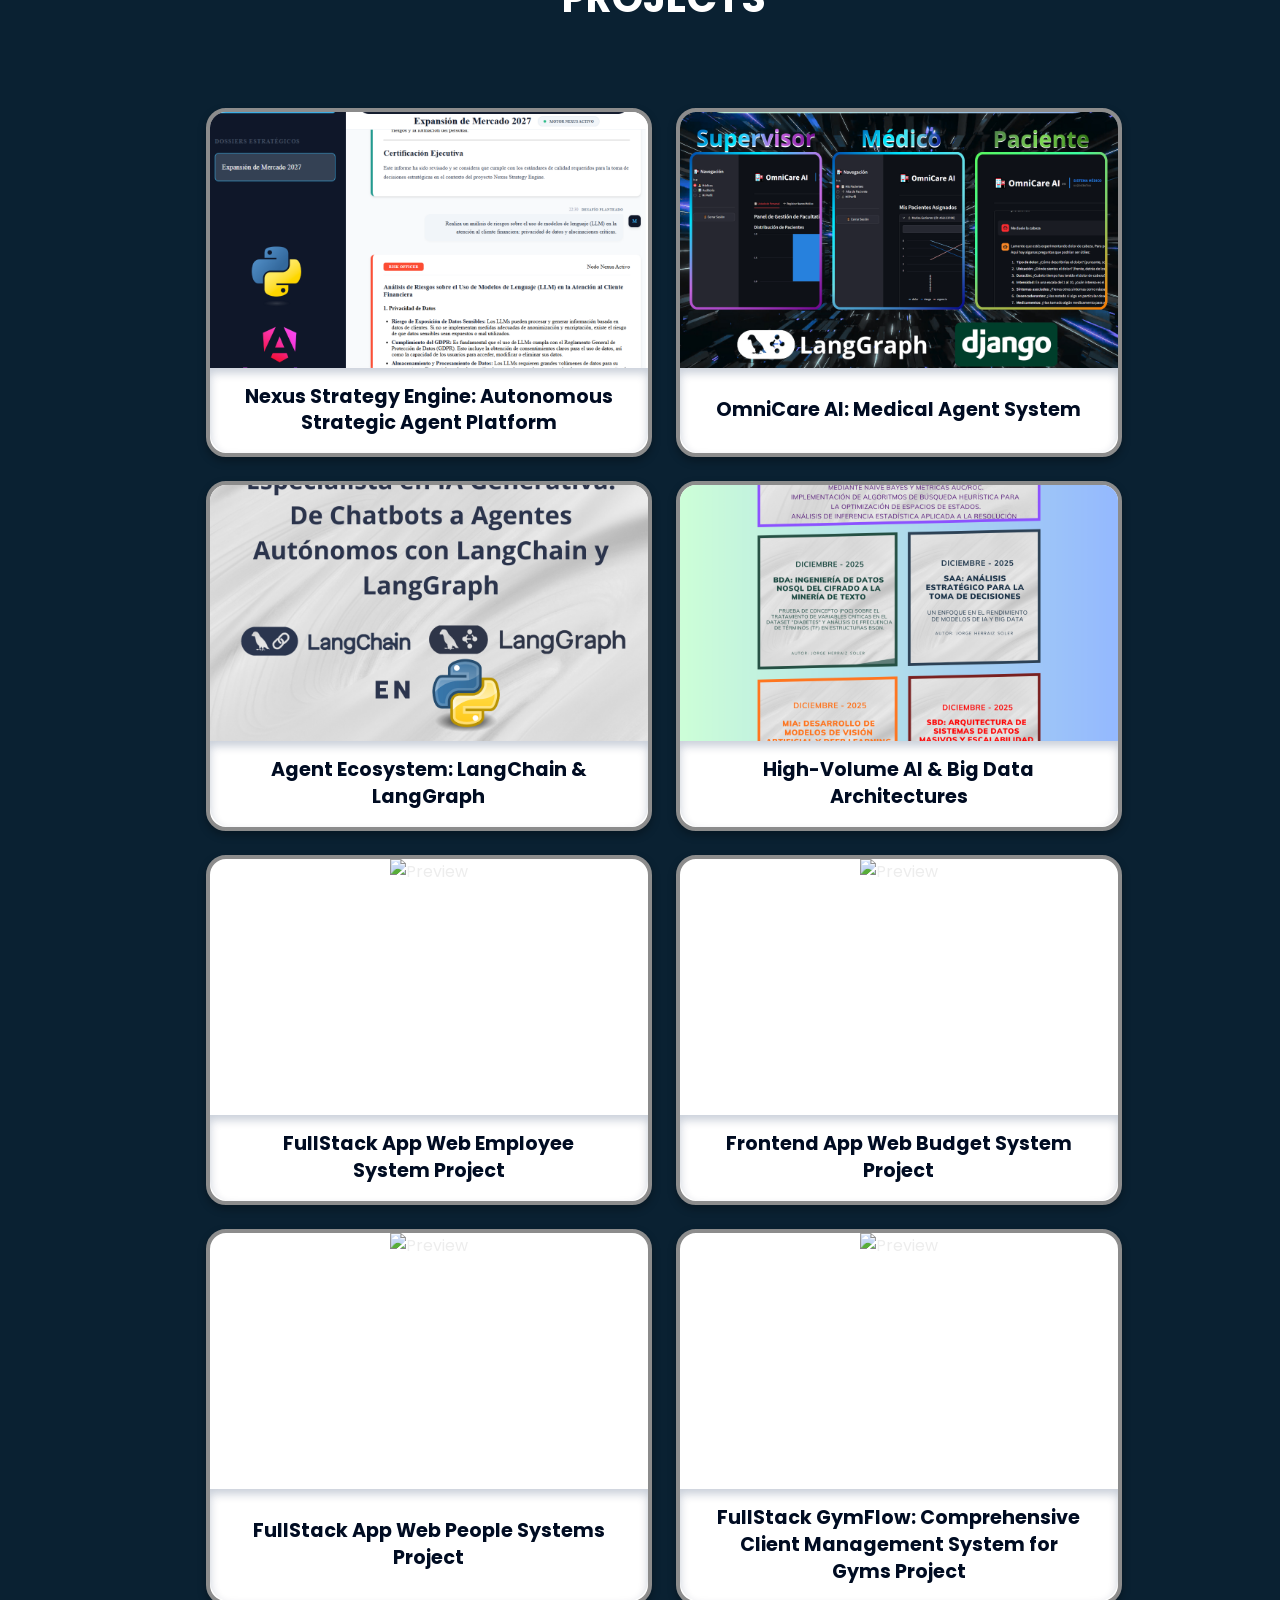
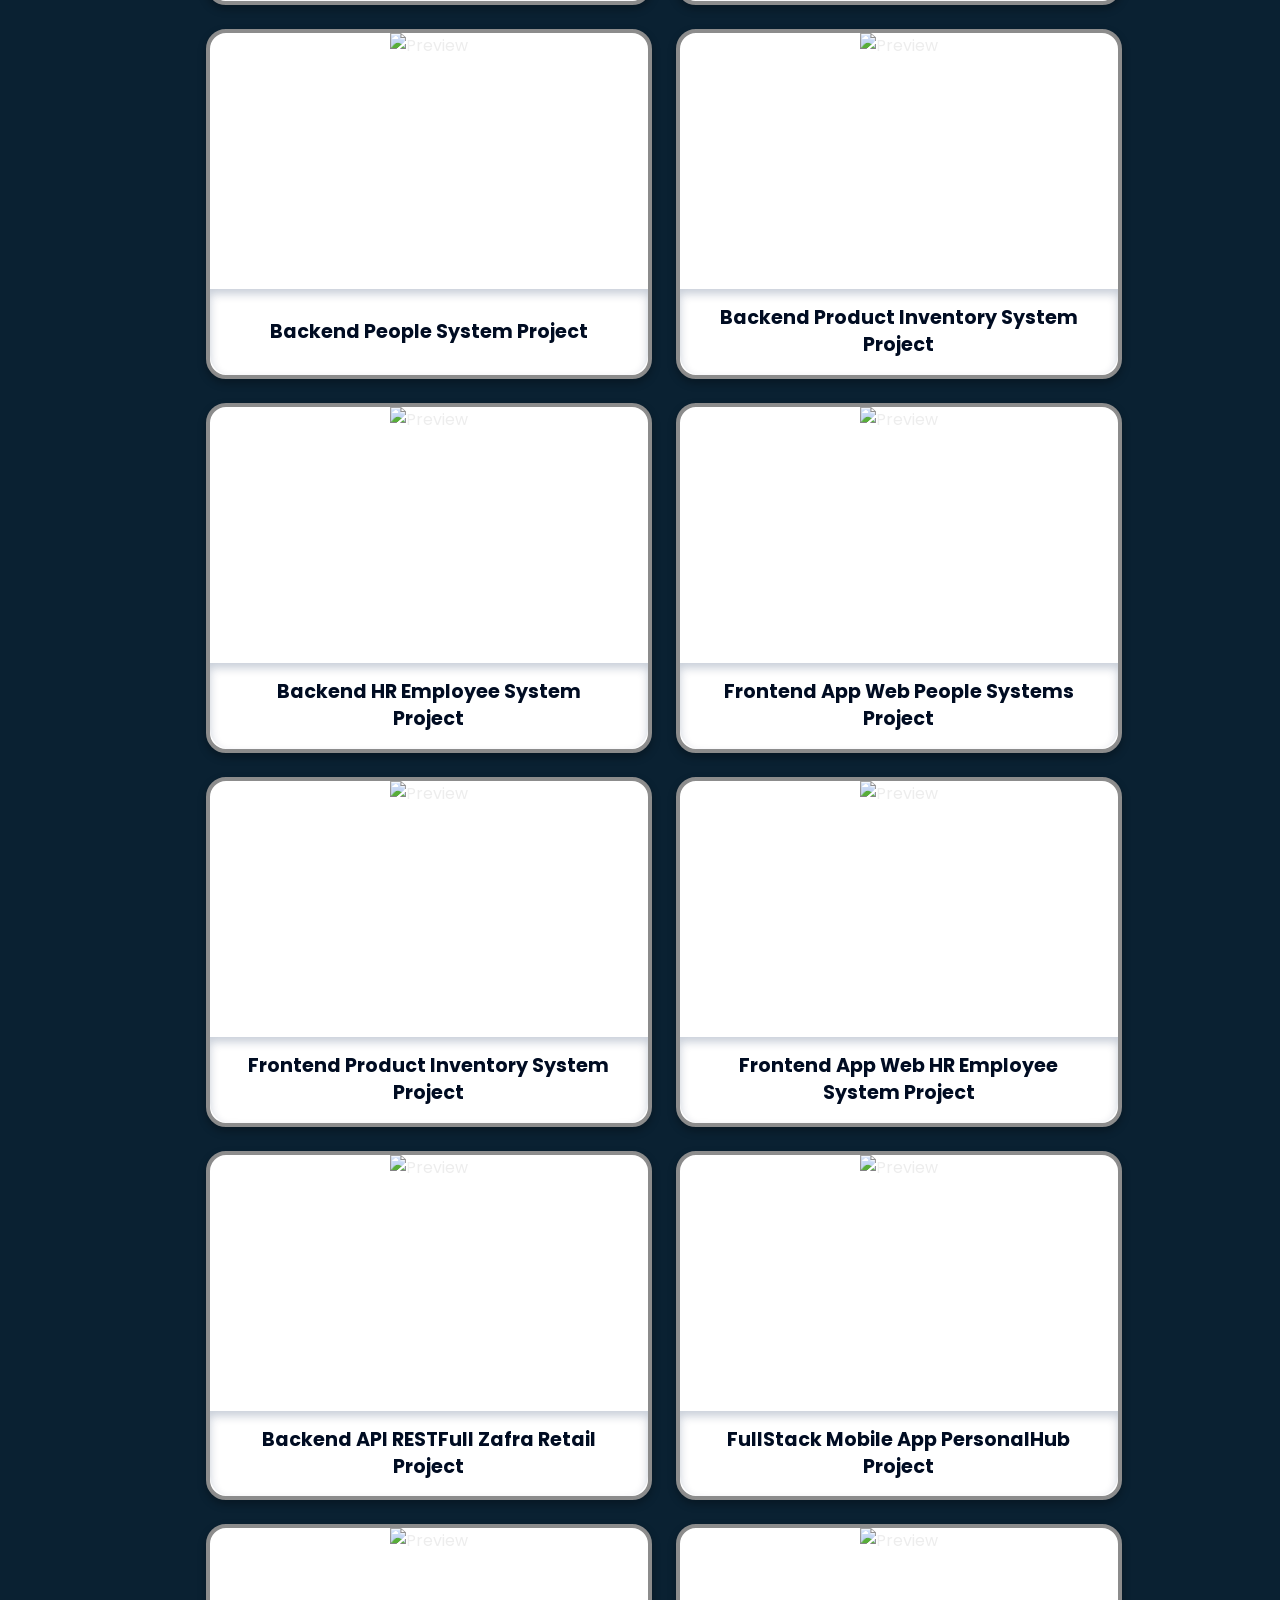
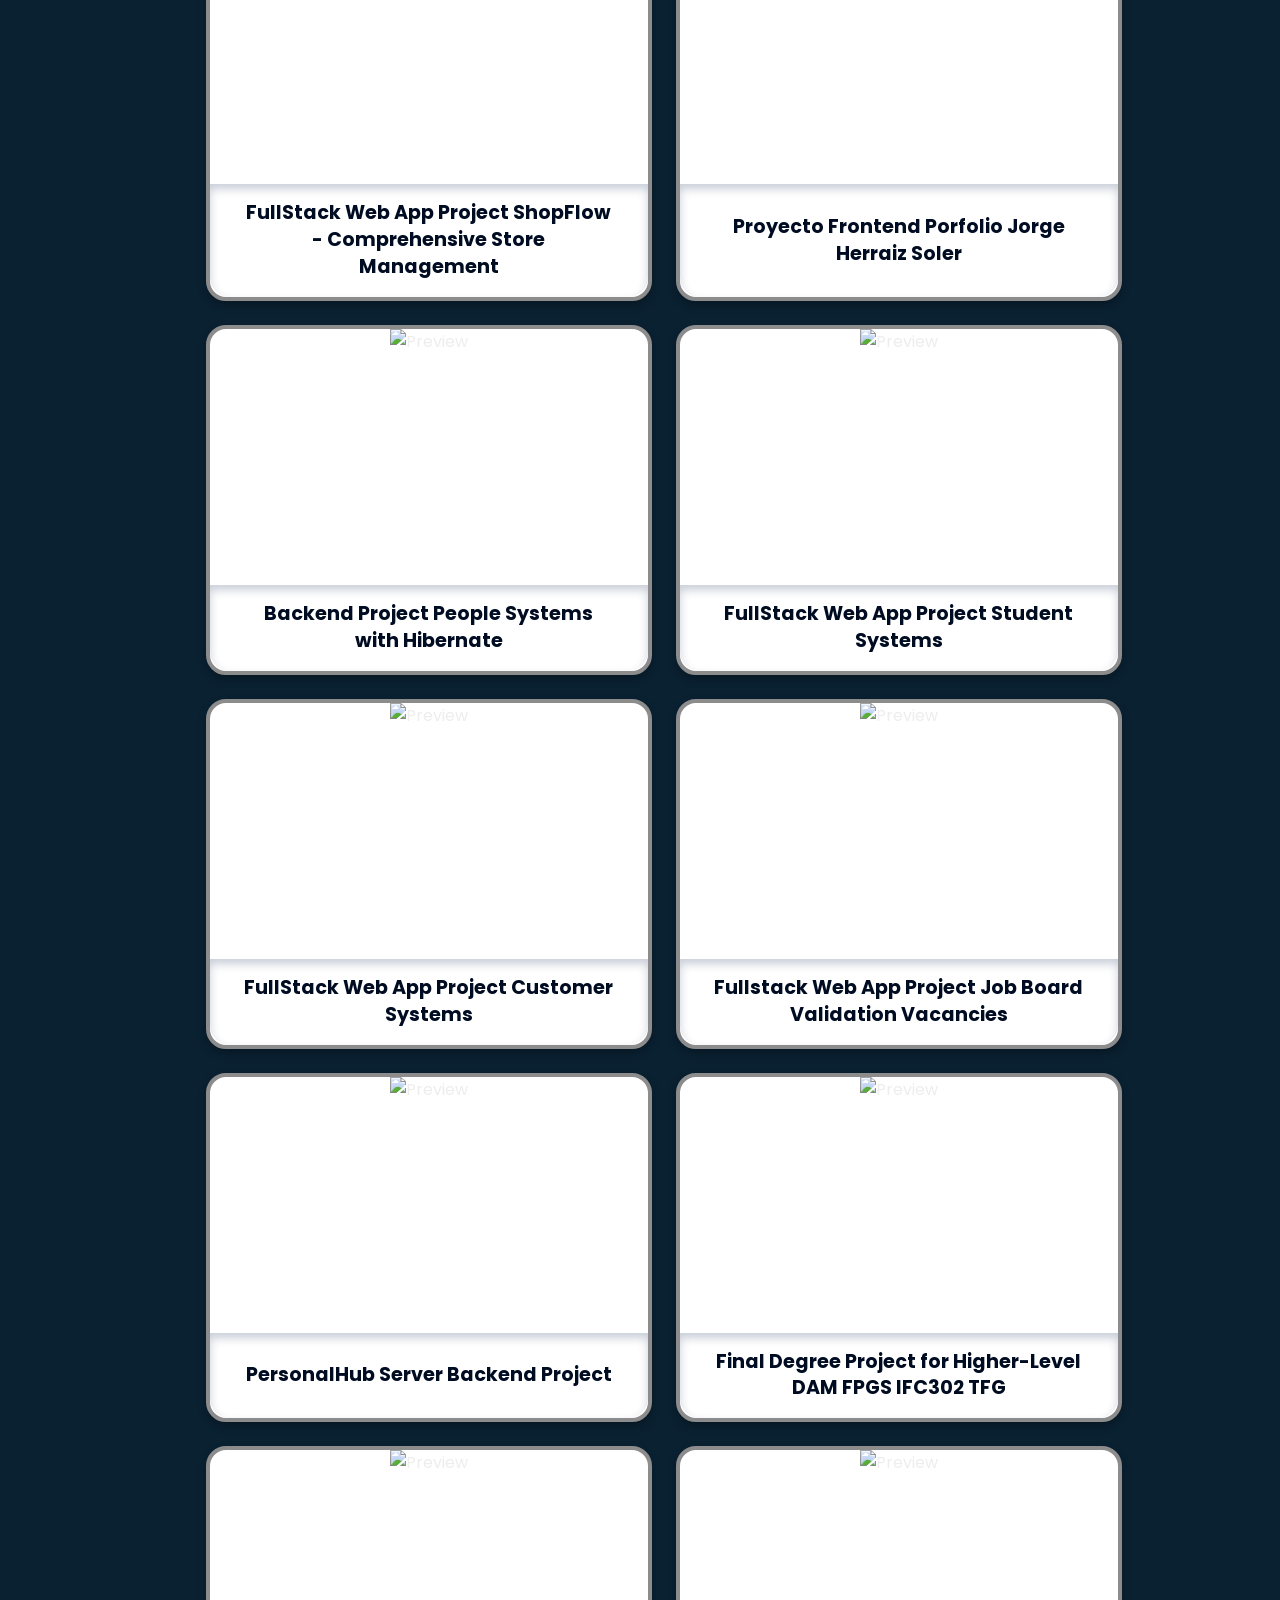
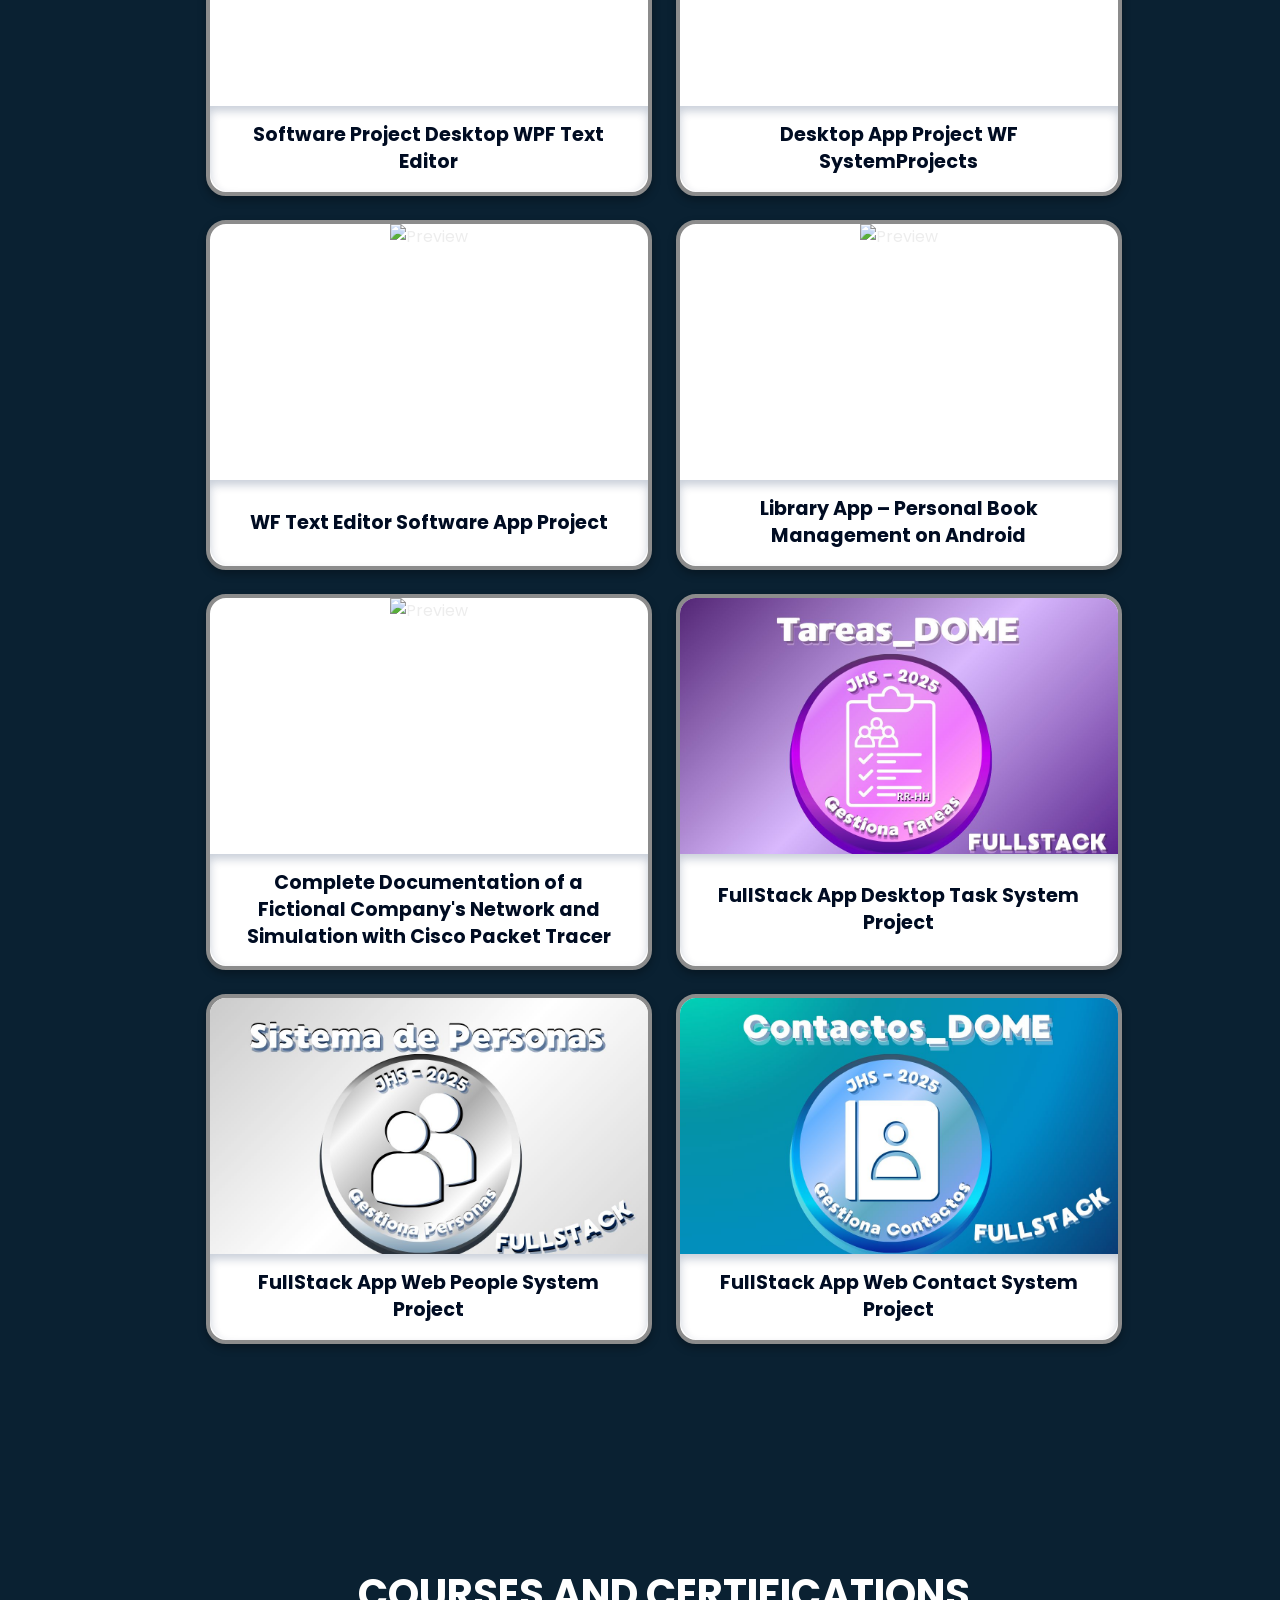
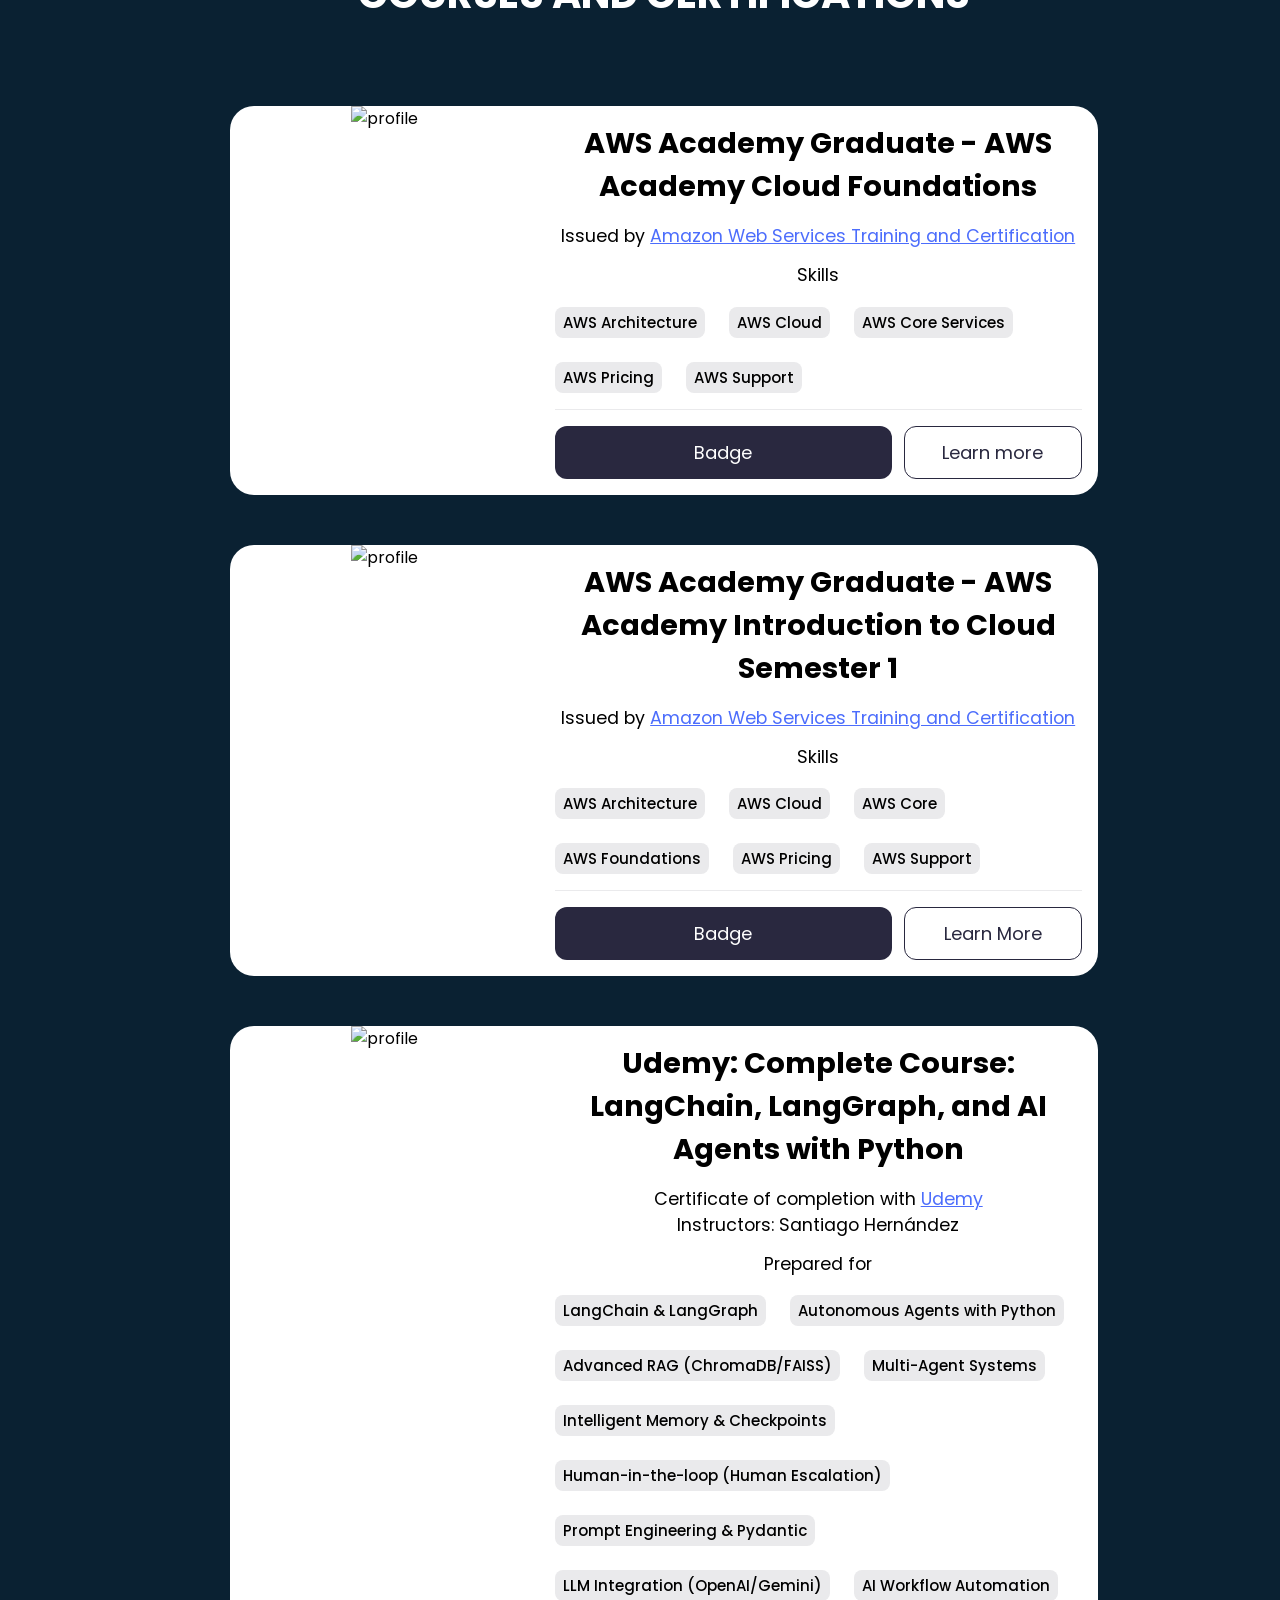
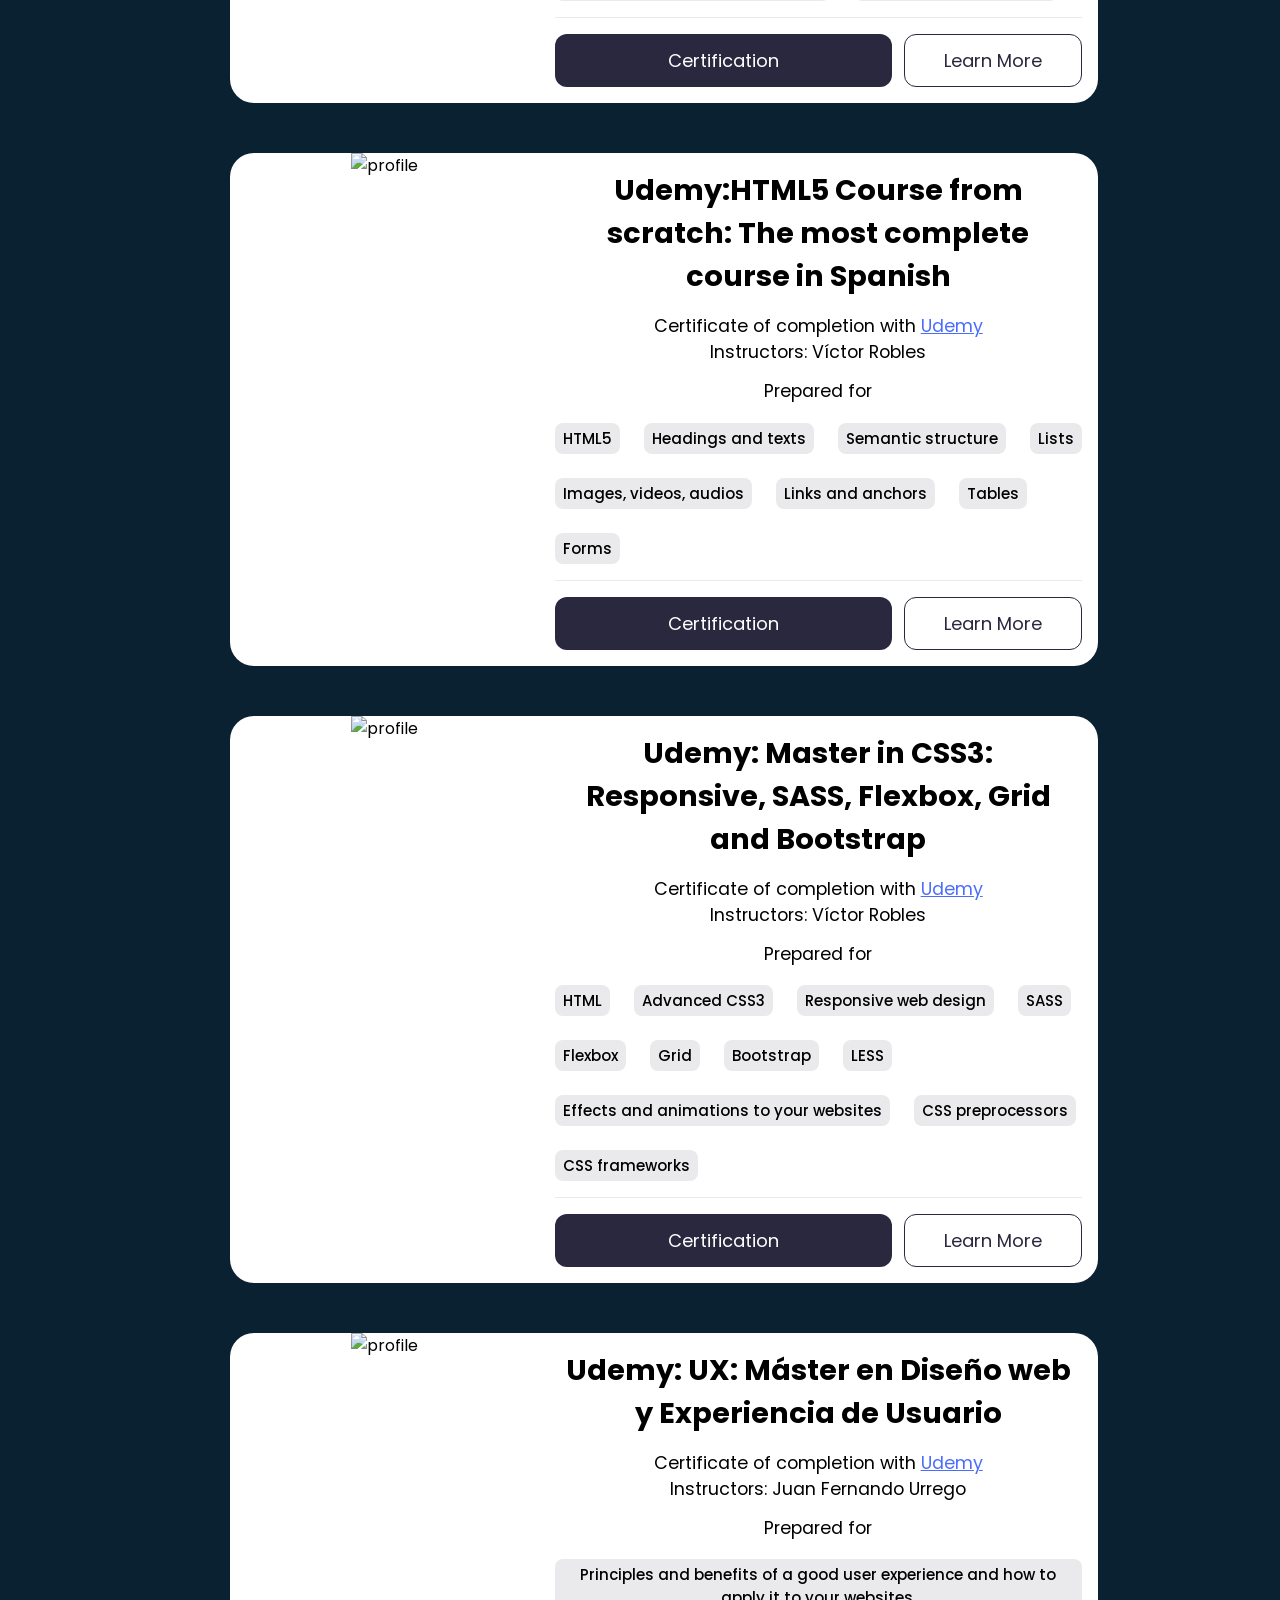
==== commit 30a9b7ce: "Fix label syntax for mobile navigation by closing the label tag properly" ====
--- a/index.html
+++ b/index.html
@@ -231,7 +231,8 @@
             </a>
         </div>
     </nav>
-    <label for="mobile-nav" class="visually-hidden">Navegación:</label <select id="mobile-nav" class="mobile-nav"
+    <label for="mobile-nav" class="visually-hidden">Navegación:</label>
+    <select id="mobile-nav" class="mobile-nav"
         onchange="window.location.href=this.value">
     <option value="" selected disabled hidden>Selecciona una sección</option>
     <option value="#contenedorSeccionesAcademicas" hidden>Académico</option>
--- a/styleindex.css
+++ b/styleindex.css
@@ -1,4 +1,4 @@
-@import url('https://fonts.googleapis.com/css2?family=Poppins:wght@300;400;500;600;700;800;900&display=swap');
+﻿@import url('https://fonts.googleapis.com/css2?family=Poppins:wght@300;400;500;600;700;800;900&display=swap');
 
 :root{
       --primary-colorFondo: rgb(10, 33, 50);
@@ -713,7 +713,8 @@
 .containerNav{
     position: fixed;
     align-items: start;
-    top: 28%;
+    top: 50%;
+    transform: translateY(-50%);
     left: 20px;
     width: 60px;
     display: block;
@@ -726,18 +727,23 @@
 .formaIzquierda{
     position: fixed;
     display: block;
-    left:-200px;
-    top: 5%;
-    height: 860px;
-    width: 400px;
+    left: -10.25rem;
+    top: 50%;
+    transform: translateY(-50%);
+    min-height: 35rem;
+    height: clamp(48rem, 86vh, 54rem);
+    width: 22.5rem;
     backdrop-filter: blur(10px);
     background-color: var(--primary-color-FiguraIzquierda);
-   
     border: 5px solid rgb(255, 255, 255);
     clip-path: polygon(40% 2%, 72% 28%, 72% 70%, 40% 94%);
     z-index: 100;
     filter: blur(10px);
     -webkit-filter: blur(10px);
+    -webkit-transform: translateY(-50%);
+    -moz-transform: translateY(-50%);
+    -ms-transform: translateY(-50%);
+    -o-transform: translateY(-50%);
 }
 
 .containerNav a{
@@ -2312,14 +2318,16 @@
     #herramientas {
         display: flex;
         flex-direction: column;
-        top: 40%;
+          top: 50%;
+          transform: translateY(-50%);
         right: -110px;
      }
     
      #icon{
         display: flex;
         flex-direction: column;
-        top: 90px;
+          top: 50%;
+          transform: translateY(-50%);
         right: 142px;
      }
     
@@ -2352,20 +2360,27 @@
         right: 0;
         left: 38%;
     } 
+    
     .formaIzquierda{
-    position: fixed;
-    display: block;
-    left:-200px;
-    top: 3%;
-   
-    backdrop-filter: blur(10px);
-    background-color: var(--primary-color-FiguraIzquierda);
-   
-    border: 5px solid rgb(255, 255, 255);
-    clip-path: polygon(40% 2%, 72% 28%, 72% 70%, 40% 94%);
-    z-index: 100;
-    filter: blur(10px);
-    -webkit-filter: blur(10px);
+        position: fixed;
+        display: block;
+        left: -10.25rem;
+        top: 50%;
+        transform: translateY(-50%);
+        min-height: 35rem;
+        height: clamp(48rem, 86vh, 54rem);
+        width: 22.5rem;
+        backdrop-filter: blur(10px);
+        background-color: var(--primary-color-FiguraIzquierda);
+        border: 5px solid rgb(255, 255, 255);
+        clip-path: polygon(40% 2%, 72% 28%, 72% 70%, 40% 94%);
+        z-index: 100;
+        filter: blur(10px);
+        -webkit-filter: blur(10px);
+        -webkit-transform: translateY(-50%);
+        -moz-transform: translateY(-50%);
+        -ms-transform: translateY(-50%);
+        -o-transform: translateY(-50%);
     }
 
         
@@ -2712,14 +2727,16 @@
  #herramientas {
     display: flex;
     flex-direction: column;
-    top: 40%;
+     top: 50%;
+     transform: translateY(-50%);
     right: -120px;
  }
 
  #icon{
     display: flex;
     flex-direction: column;
-    top: 90px;
+     top: 50%;
+     transform: translateY(-50%);
     right: 142px;
  }
 
@@ -2750,6 +2767,45 @@
     }
     .home-content{
         margin-left: 10px;
+    }
+
+    #herramientas {
+        position: fixed;
+        top: 50%;
+        right: 0.75rem;
+        transform: translateY(-50%);
+        margin-right: 0;
+        display: flex;
+        flex-direction: column;
+        align-items: center;
+        gap: 0.75rem;
+        z-index: 1200;
+    }
+    #herramientas > .boton_traductor {
+        position: relative;
+        top: auto;
+        right: auto;
+        width: 2.4rem;
+        margin: 0;
+        order: 2;
+        display: flex;
+        align-items: center;
+        justify-content: center;
+    }
+
+    #herramientas > .boton_traductor > svg {
+        width: 100%;
+    }
+
+    #herramientas > #icon {
+        position: relative;
+        display: block;
+        top: auto;
+        right: auto;
+        transform: none;
+        width: 3rem;
+        margin-right: 0;
+        order: 1;
     }
 
     #contenedorSeccionesCCI{
@@ -2879,7 +2935,42 @@
     }
 
     #herramientas {
-        margin-right: -20px;
+        position: fixed;
+        top: 50%;
+        right: 0.75rem;
+        transform: translateY(-50%);
+        margin-right: 0;
+        display: flex;
+        flex-direction: column;
+        align-items: center;
+        gap: 0.7rem;
+        z-index: 1200;
+    }
+
+    #herramientas > .boton_traductor {
+        position: relative;
+        top: auto;
+        right: auto;
+        width: 2.5rem;
+        margin: 0;
+        order: 2;
+        display: flex;
+        align-items: center;
+        justify-content: center;
+    }
+
+    #herramientas > .boton_traductor > svg {
+        width: 100%;
+    }
+
+    #herramientas > #icon {
+        position: relative;
+        display: block;
+        top: auto;
+        right: auto;
+        transform: none;
+        margin-right: 0;
+        order: 1;
     }
 
     .card-front,
@@ -3226,7 +3317,7 @@
         left: 0px;
         align-items: center;
         text-align: center;
-        z-index: 100000;
+        z-index: 950;
     }
 
 
@@ -3517,6 +3608,21 @@
     
 }
 
+@media (max-width: 570px) {
+    #herramientas {
+        position: fixed;
+        top: 78px;
+        right: 0;
+        transform: none;
+        margin-right: 0;
+        display: flex;
+        flex-direction: column;
+        align-items: center;
+        gap: 0.6rem;
+        z-index: 1200;
+    }
+}
+
 @media (max-width: 520px) {
     .home{
         margin-top: 250px;
@@ -3561,8 +3667,17 @@
         font-size: 17px;
     }
 
-    #herramientas{
-        margin-right: -10px;
+    #herramientas {
+        position: fixed;
+        top: 78px;
+        right: 0;
+        transform: none;
+        margin-right: 0;
+        display: flex;
+        flex-direction: column;
+        align-items: center;
+        gap: 0.6rem;
+        z-index: 1200;
     }
     .container {
         position: absolute;
@@ -3824,8 +3939,17 @@
         font-size: 17px;
     }
 
-    #herramientas{
-        margin-right: -10px;
+    #herramientas {
+        position: fixed;
+        top: 78px;
+        right: 0;
+        transform: none;
+        margin-right: 0;
+        display: flex;
+        flex-direction: column;
+        align-items: center;
+        gap: 0.6rem;
+        z-index: 1200;
     }
     .container {
         position: absolute;
@@ -4289,26 +4413,55 @@
         left: 0px;
         align-items: center;
         text-align: center;
-        z-index: 100000;
-    }
-
-    
-    #herramientas{
-        margin-right: 0px;
-        right: -140px;
-        top: 70px;
+        z-index: 950;
+    }
+
+    
+    #herramientas {
+        position: fixed;
+        top: 78px;
+        right: 0;
+        transform: none;
+        margin-right: 0;
         height: auto;
+        display: flex;
+        flex-direction: column;
+        align-items: center;
+        gap: 0.65rem;
+        z-index: 1200;
+    }
+
+    #herramientas > .boton_traductor{
+        position: relative;
+        top: auto;
+        right: auto;
+        width: 2.2rem;
+        margin: 0;
+        order: 2;
+        display: flex;
+        align-items: center;
+        justify-content: center;
+    }
+
+    #herramientas > .boton_traductor > svg{
+        width: 100%;
     }
 
     #herramientas > a > svg{
         width: 30px;
-        margin-bottom: 20px;
+        margin-bottom: 0;
+        flex-shrink: 0;
     }
 
     #herramientas > #icon{
+        position: relative;
+        display: block;
         width: 50px;
-        margin-right: 5px;
-        top: 70px;
+        margin-right: 0;
+        top: auto;
+        right: auto;
+        transform: none;
+        order: 1;
     }
 
     #contenedorSeccionesCCI{
@@ -4448,76 +4601,7 @@
 
 }
 
-@media (max-height: 830px){
-     .home{
-        margin-top: 50%;
-        width: 100%;
-    }
-
-    .global-section-Home{
-        width: 100%;
-        justify-content: center;
-
-    }
-
-
-     .container {
-        position: absolute;
-        top: 6rem;
-        right: 0;
-        left: 3%;
-    } 
-
-    
-
-    .home-content{
-        width: 100%;
-        max-width: 900px;
-        margin-right: 2%;
-        margin-left: 0;
-        padding-left: 0;
-        padding-right: 0;
-    }
-
-
-    .seccionesNav{
-    
-        width: 85%;
-        top: 1500px;
-        margin-top: 150px;
-        display: block;
-        text-align: center;
-        z-index: 5;
-    }
-
-        
-    .profile {
-        display: flex;
-        flex-direction: column;
-        align-items: center;
-        position: absolute;
-        overflow: hidden;
-        width: 18rem;
-        height: 18.5rem;
-        border-radius: 25rem;
-        box-shadow: 0 5px 18px rgb(0, 0, 0);
-        cursor: pointer;
-        transition: 0.5s;
-        z-index: 6;
-        -webkit-border-radius: 25rem;
-        -moz-border-radius: 25rem;
-        -ms-border-radius: 25rem;
-        -o-border-radius: 25rem;
-        -webkit-transition: 0.5s;
-        -moz-transition: 0.5s;
-        -ms-transition: 0.5s;
-        -o-transition: 0.5s;
-    }
-
-}
-
-
-@media (max-height: 750px){
+@media (max-width: 830px) and (max-height: 750px){
     body{
         margin-left: 40px;
     }
@@ -4760,3 +4844,66 @@
 }
 
 /*Medias Querys menu forma izquierda*/
+
+@media (max-width: 830px) and (max-height: 830px) {
+    #herramientas {
+        /* Mantiene un alto util minimo para que no se rompa el nav */
+        min-height: 19rem;
+        top: 50%;
+        transform: translateY(-50%);
+        right: 0.75rem;
+        margin-right: 0;
+        height: auto;
+        justify-content: center;
+        gap: 0.7rem;
+        z-index: 1200;
+    }
+
+    #herramientas > a > svg {
+        flex-shrink: 0;
+    }
+
+    #herramientas > #icon {
+        position: relative;
+        top: 0;
+        right: auto;
+        transform: none;
+        margin-right: 5px;
+        flex-shrink: 0;
+        -webkit-transform: none;
+        -moz-transform: none;
+        -ms-transform: none;
+        -o-transform: none;
+}
+
+    
+   
+}
+
+@media (max-width: 830px) and (max-height: 750px) {
+    #herramientas {
+        min-height: 18rem;
+    }
+
+    .formaIzquierda {
+        min-height: 24rem;
+        height: clamp(24rem, 80vh, 44rem);
+        width: 19.5rem;
+        left: -11rem;
+        top: 45.5%;
+    }
+}
+
+@media (max-width: 830px) and (max-height: 620px) {
+    #herramientas {
+        min-height: 16.5rem;
+    }
+
+    .formaIzquierda {
+        min-height: 22rem;
+        height: clamp(22rem, 78vh, 40rem);
+        width: 19.5rem;
+        left: -11rem;
+        top: 44.5%;
+    }
+}
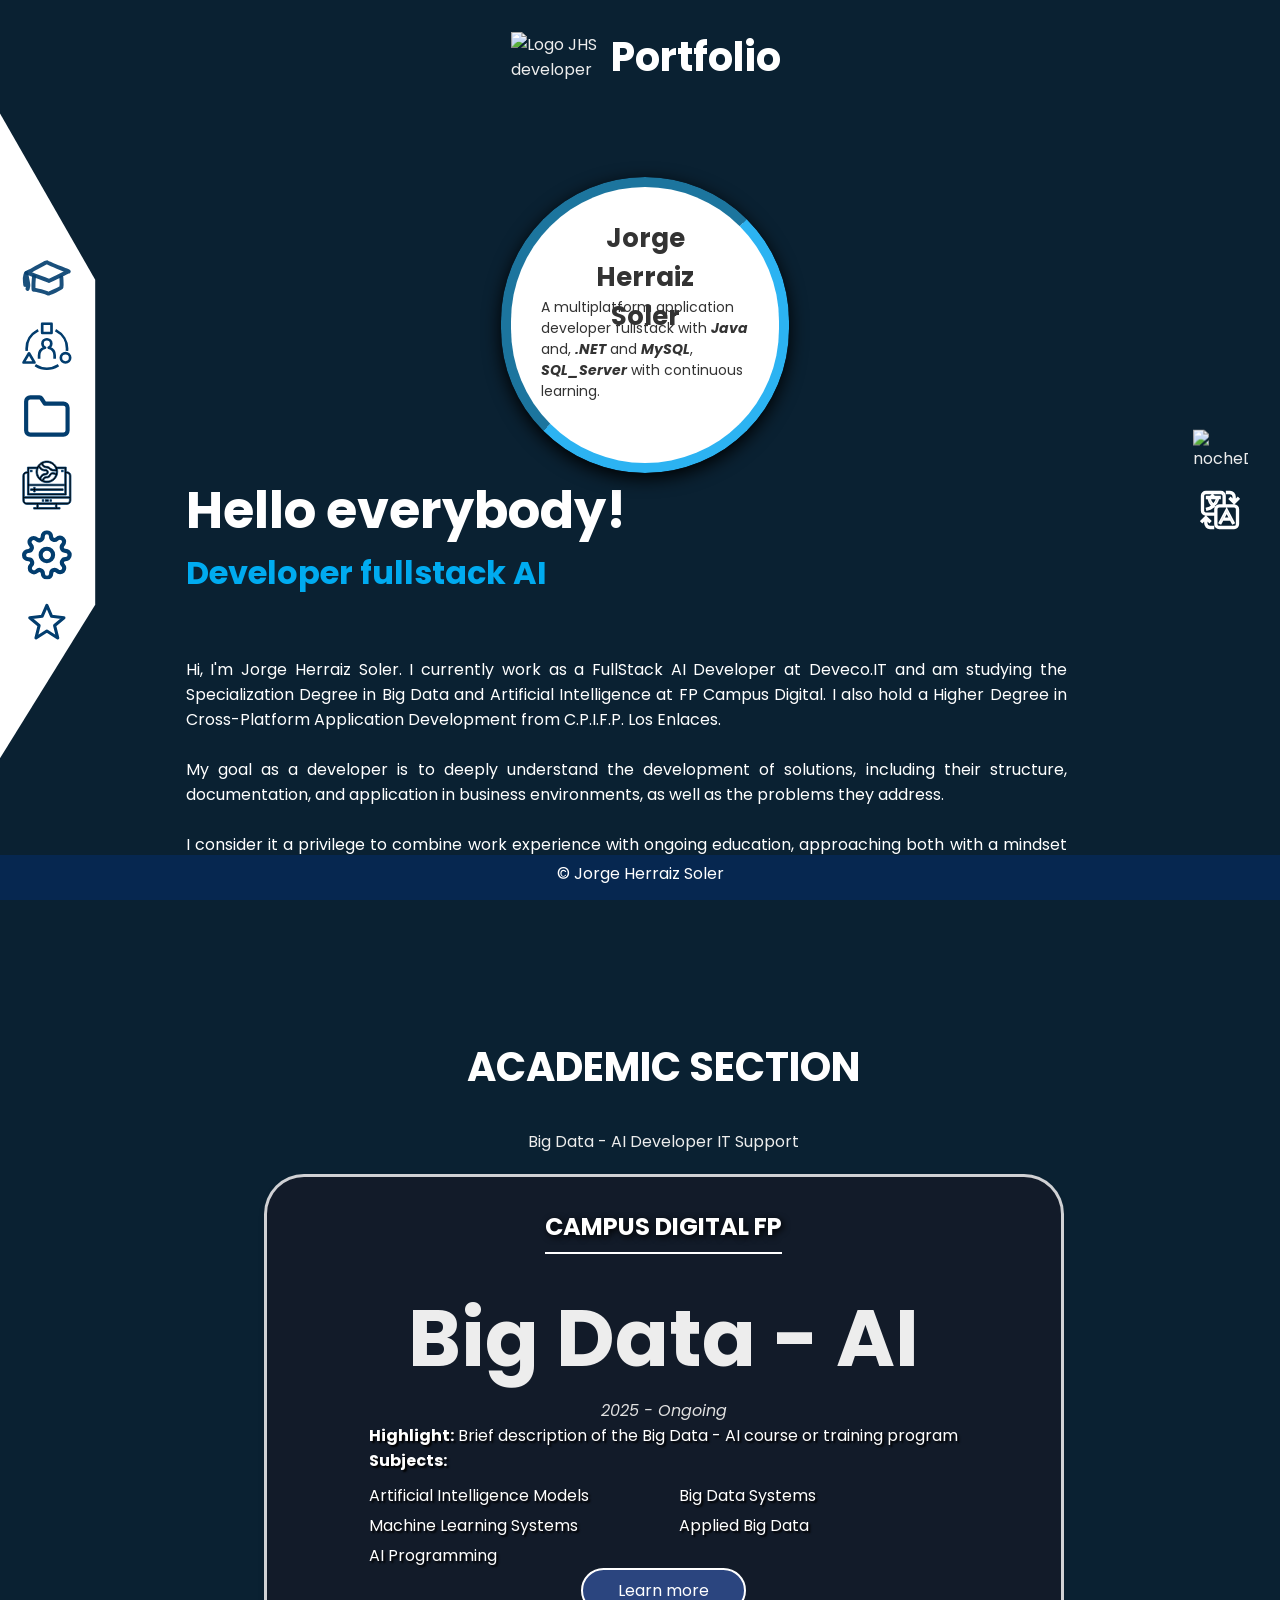
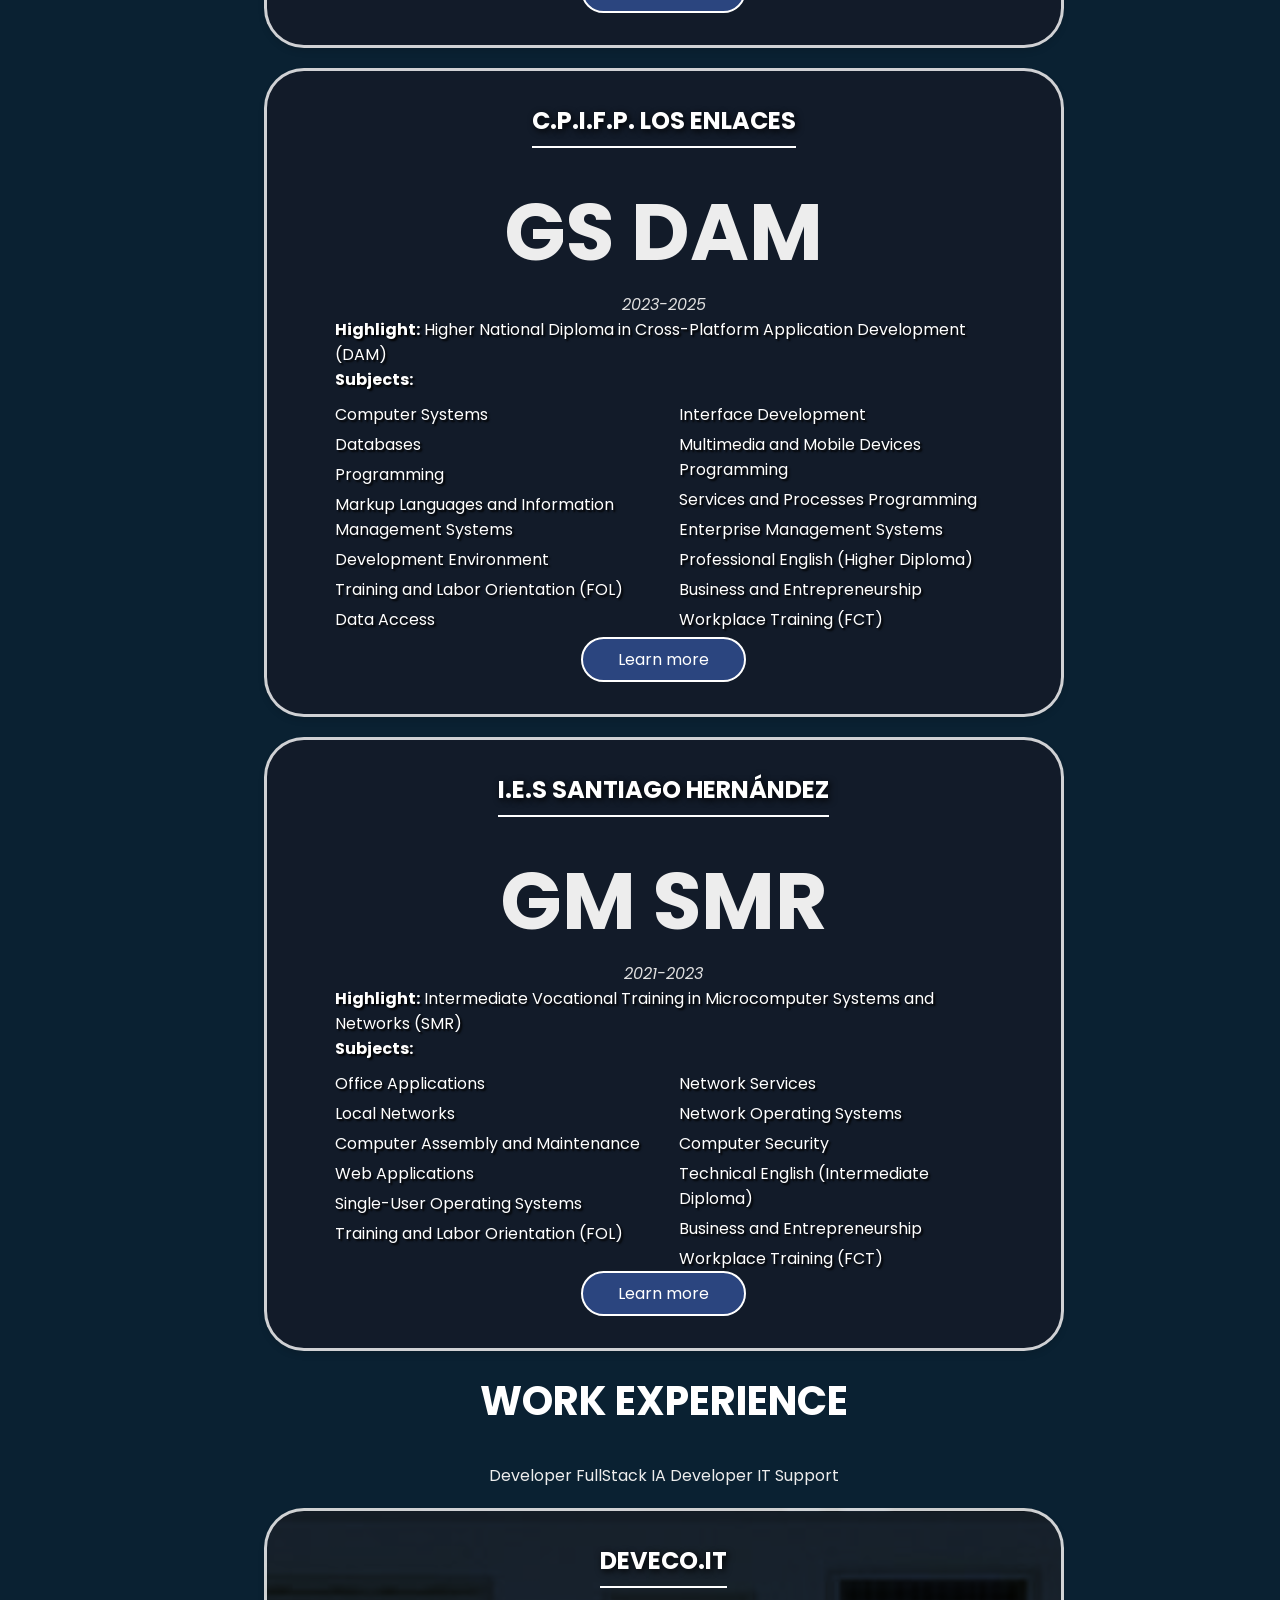
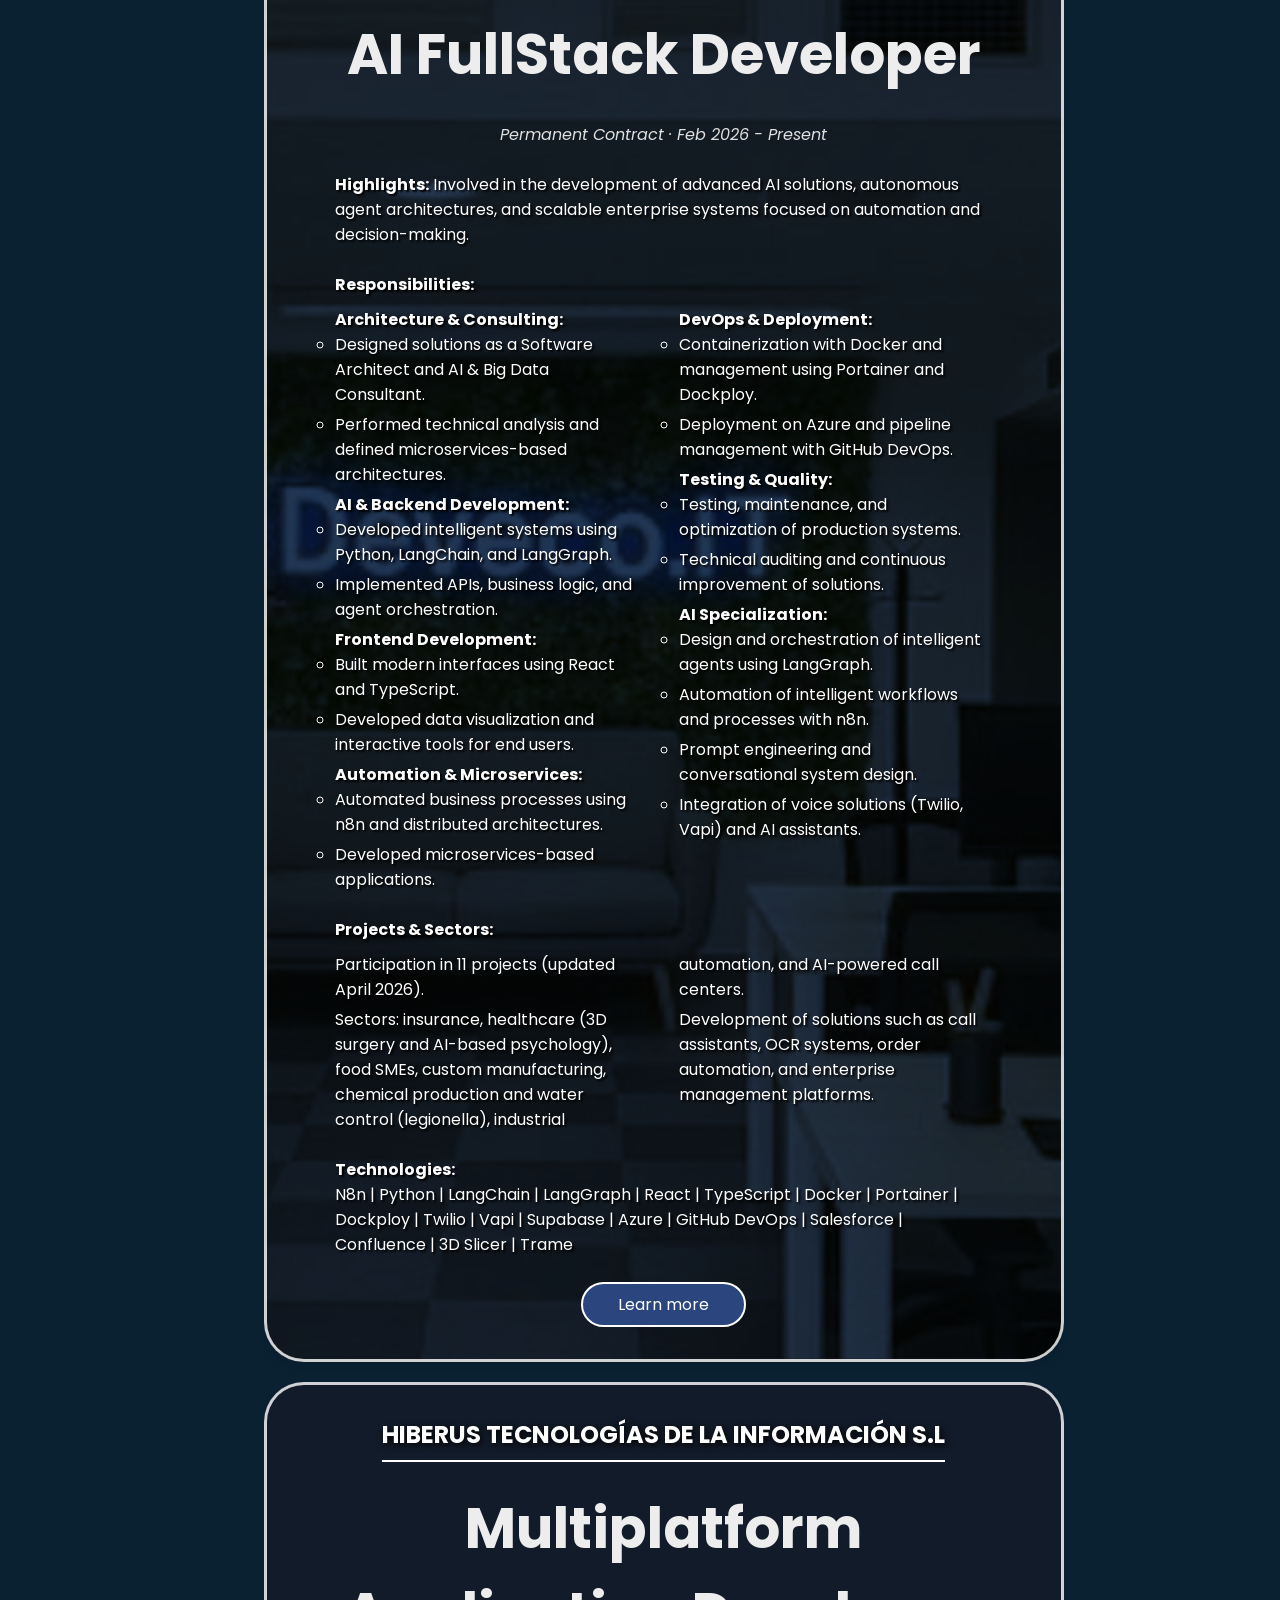
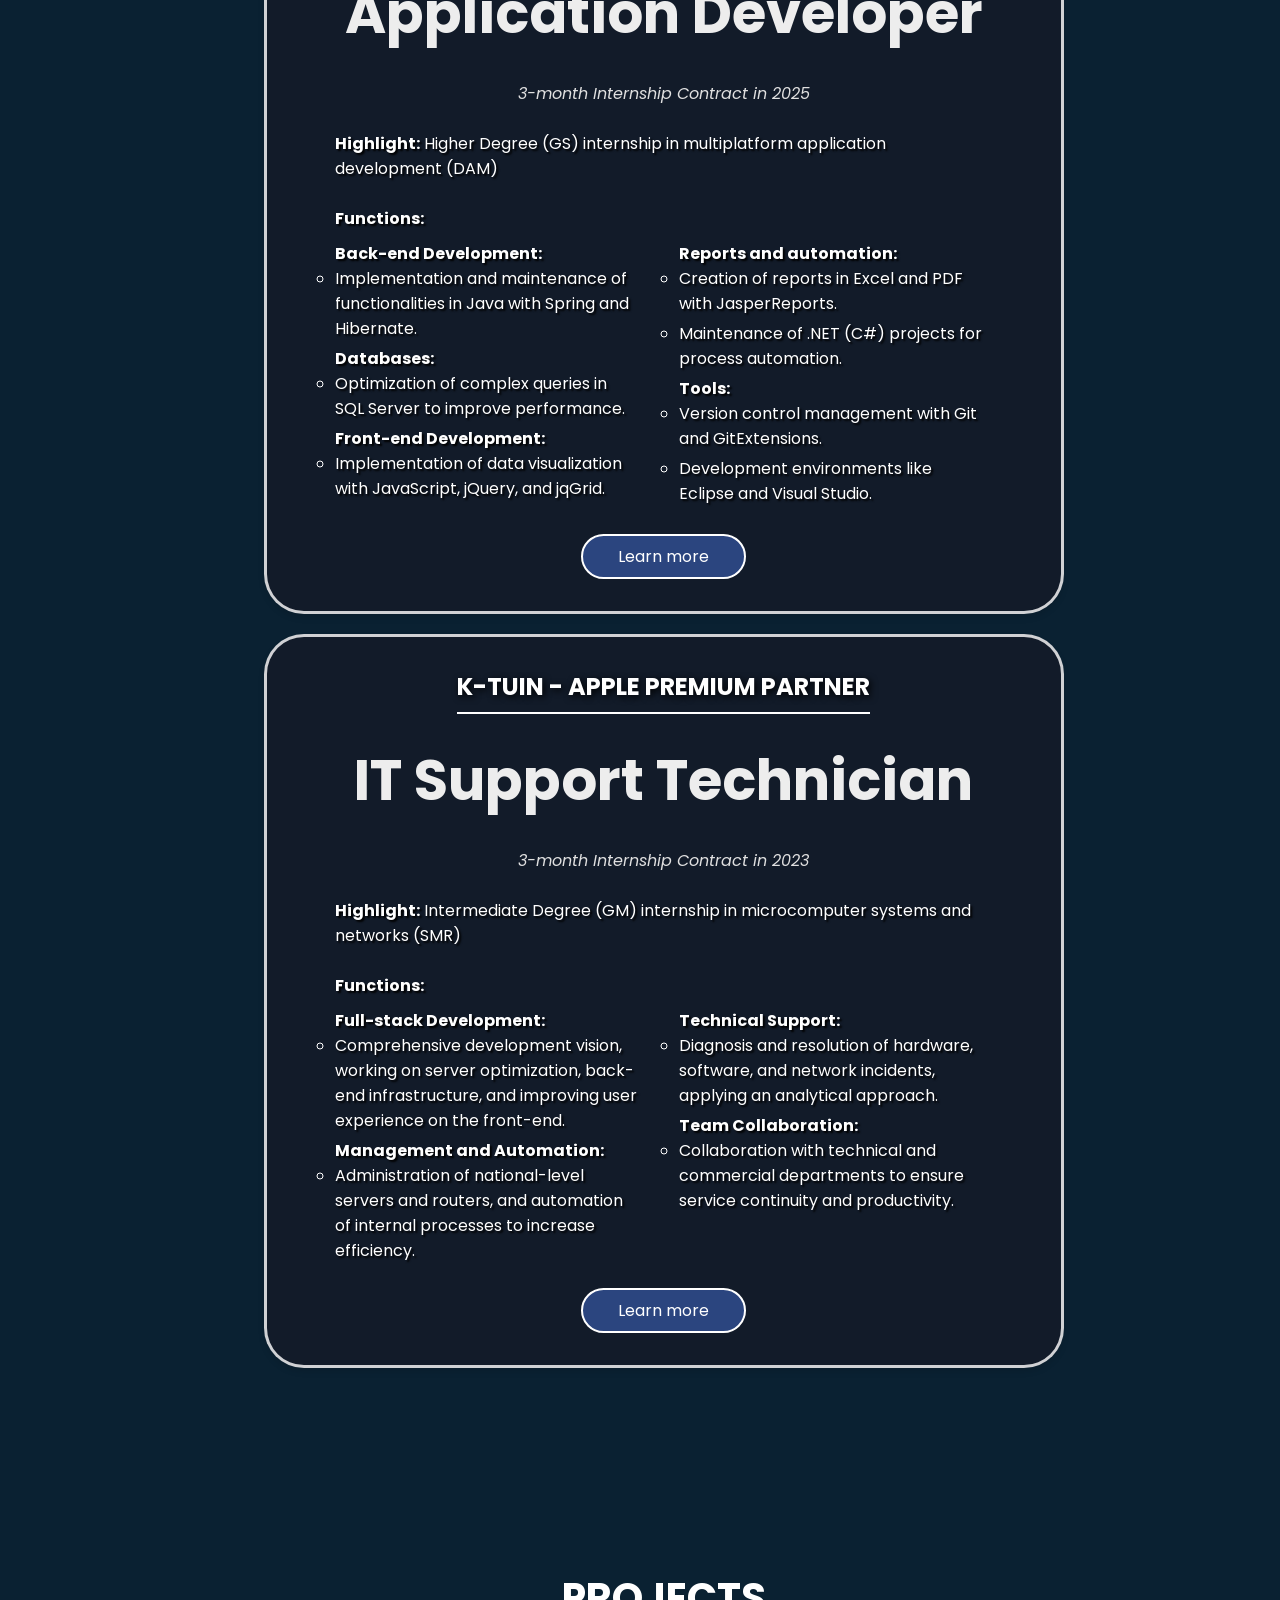
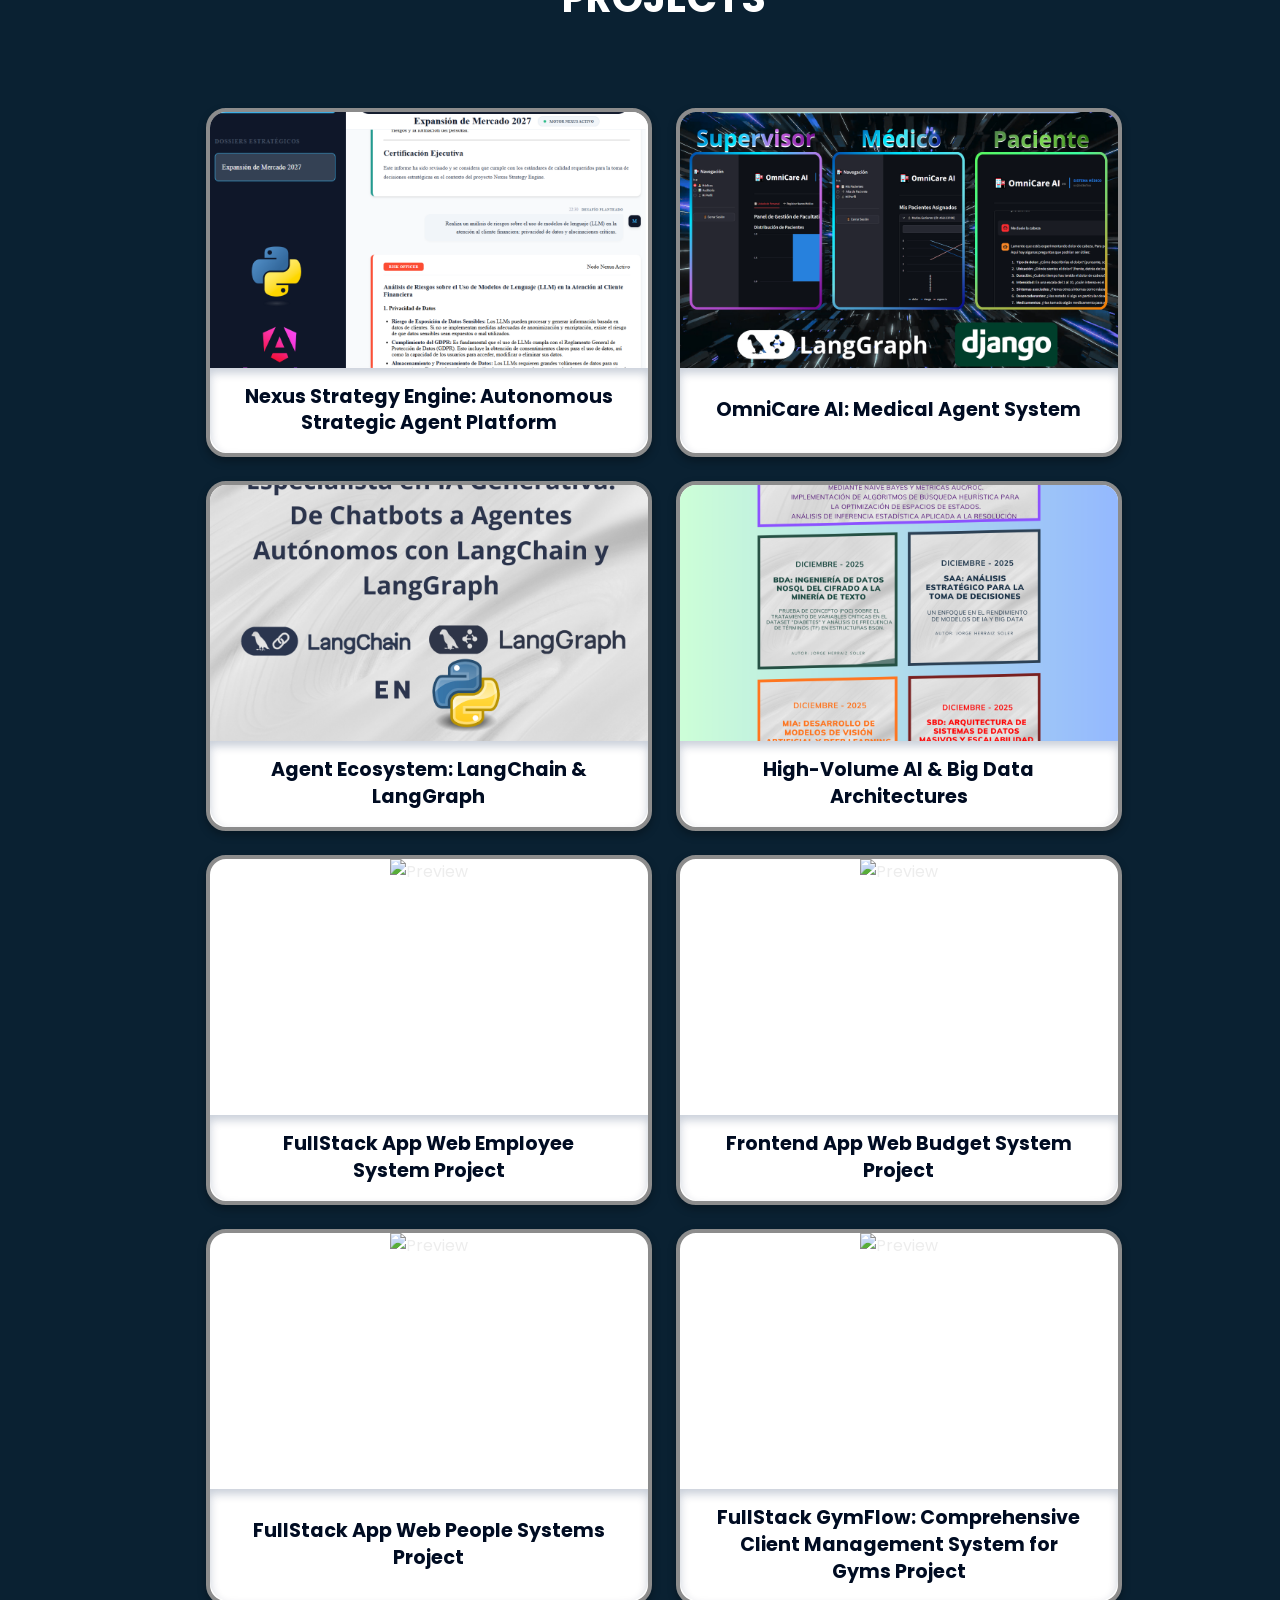
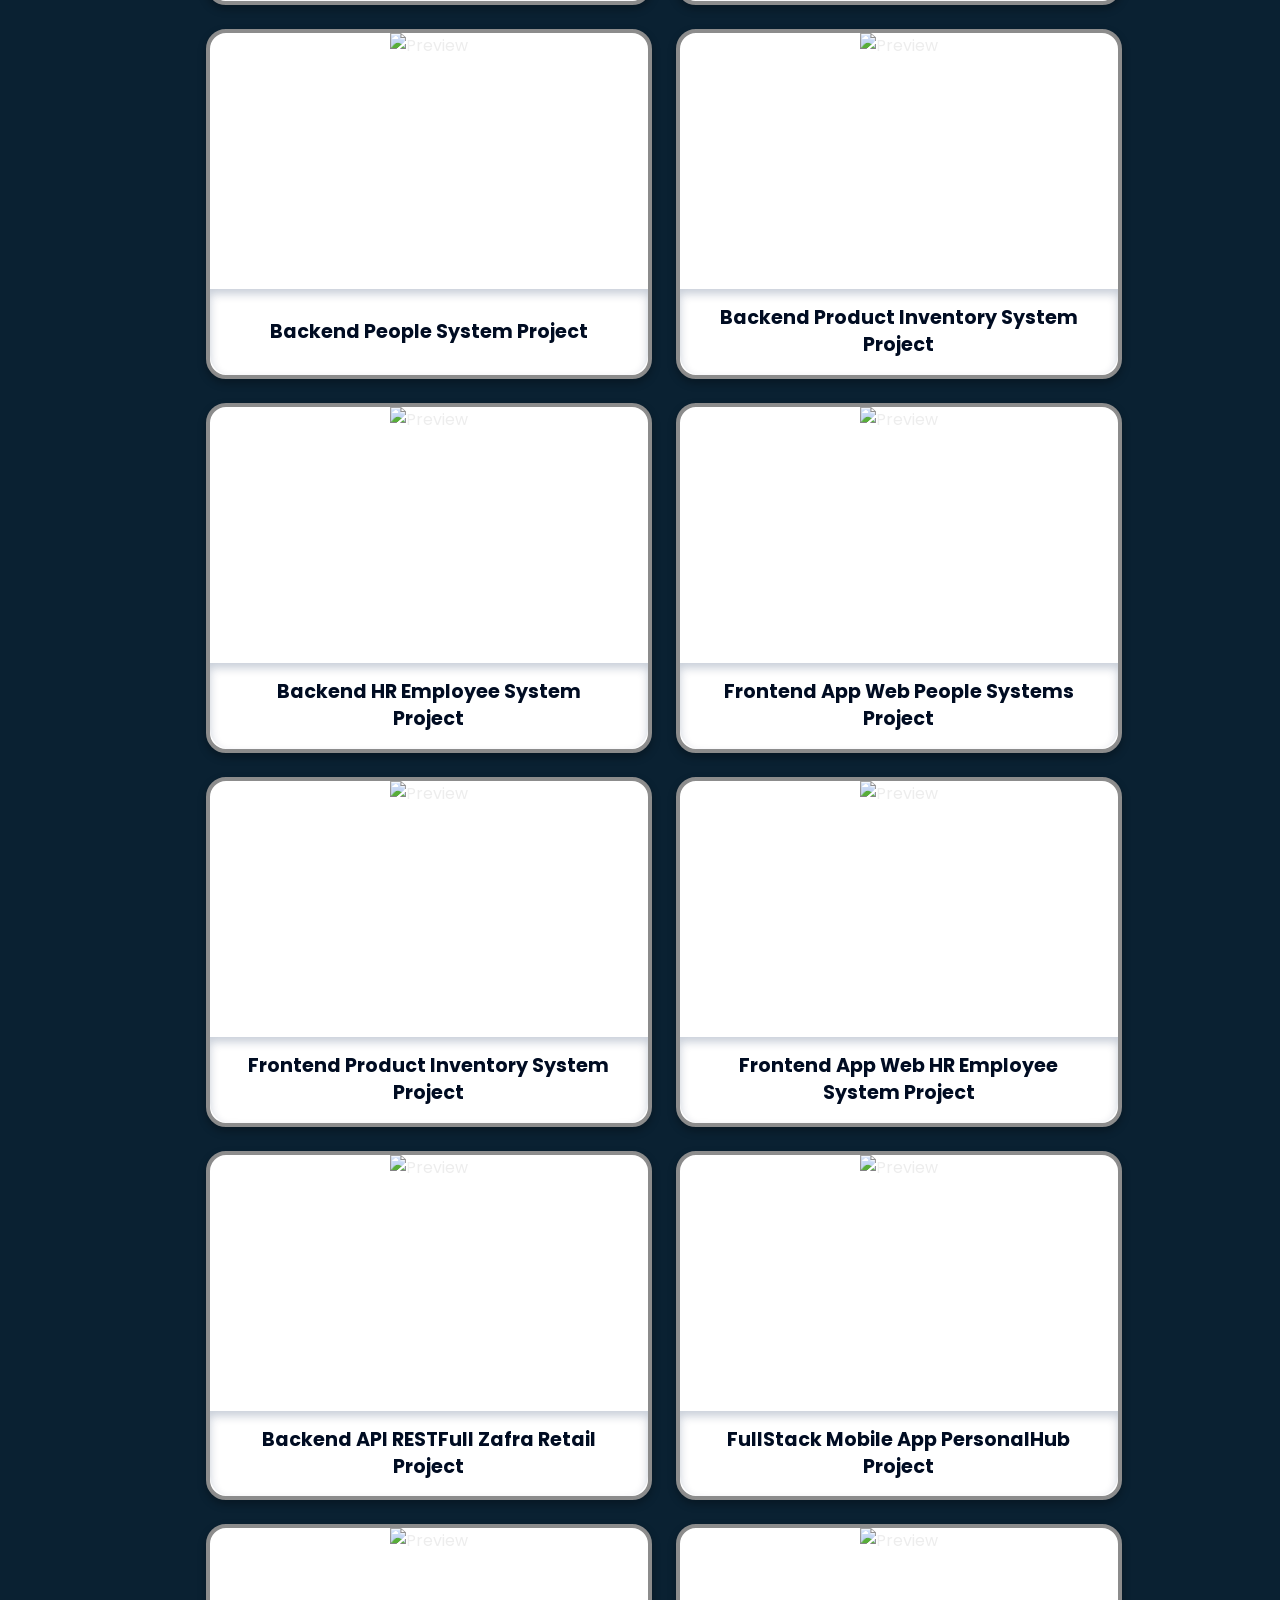
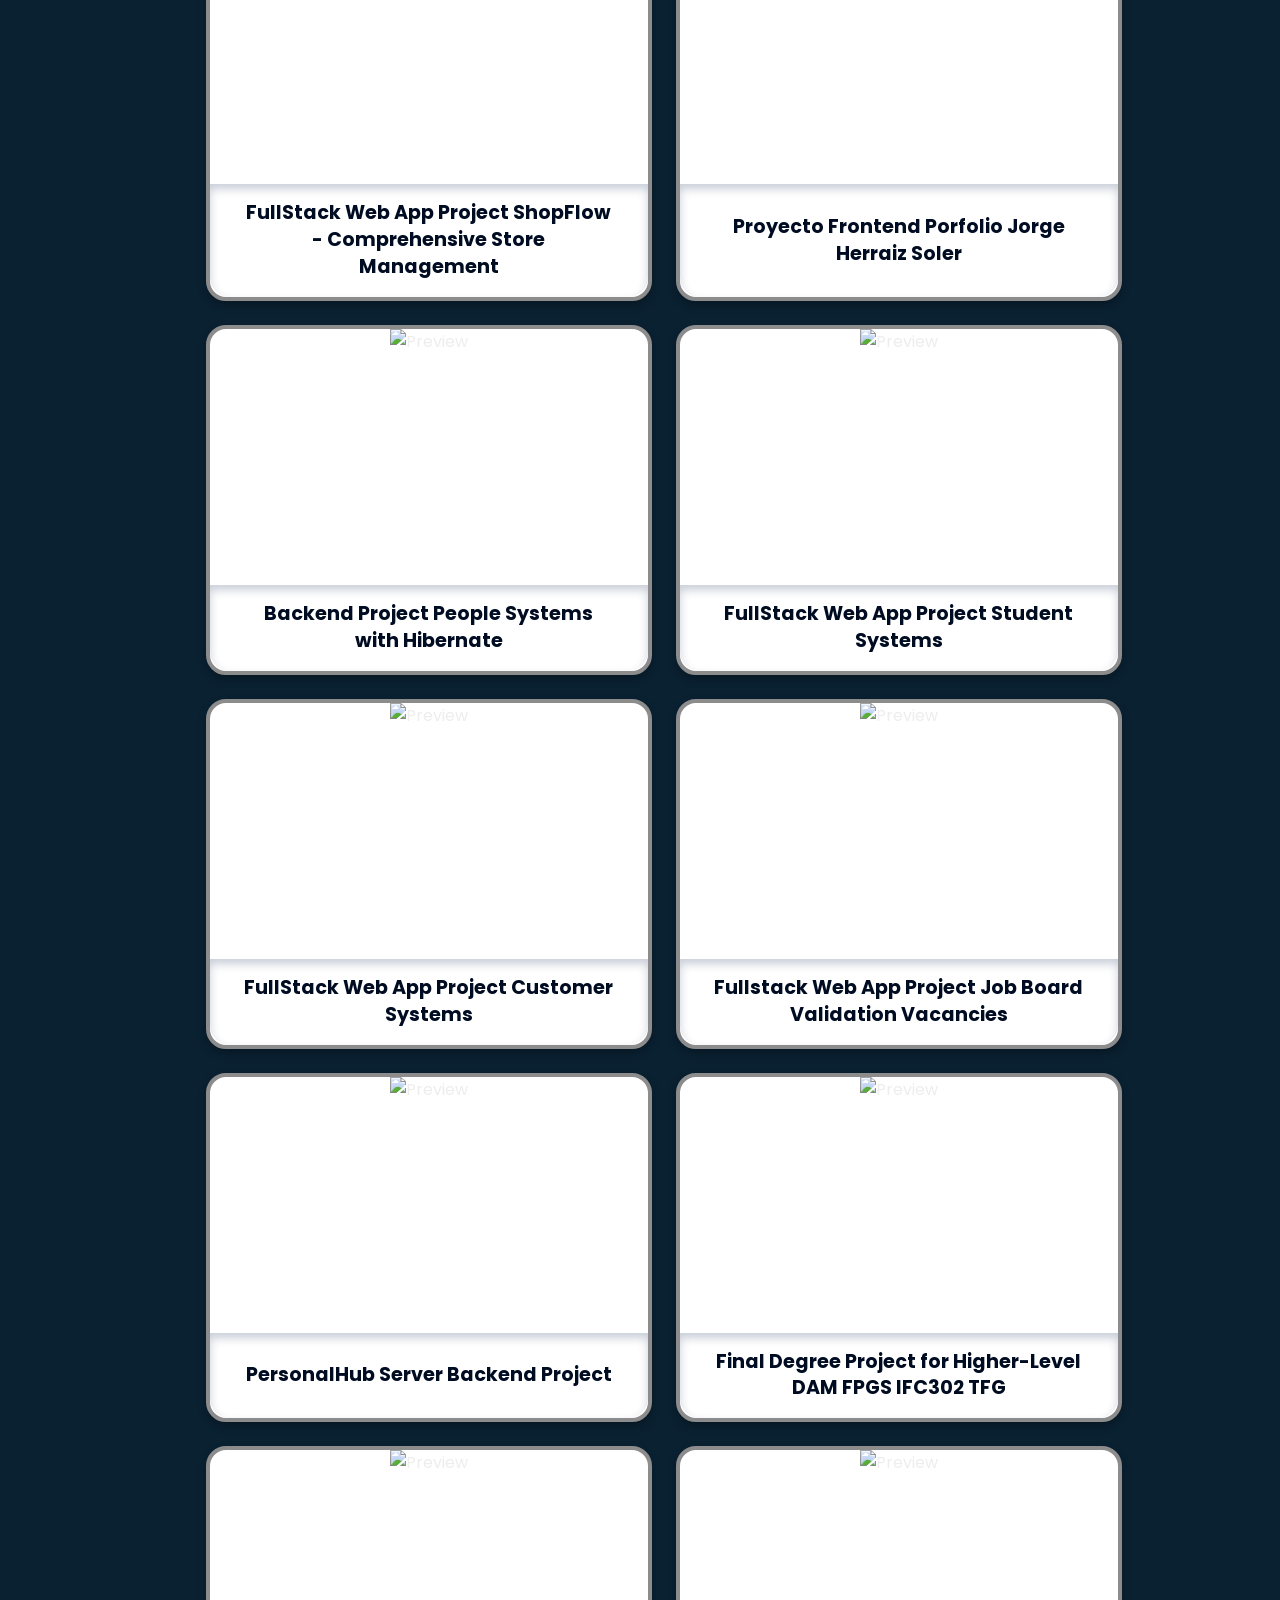
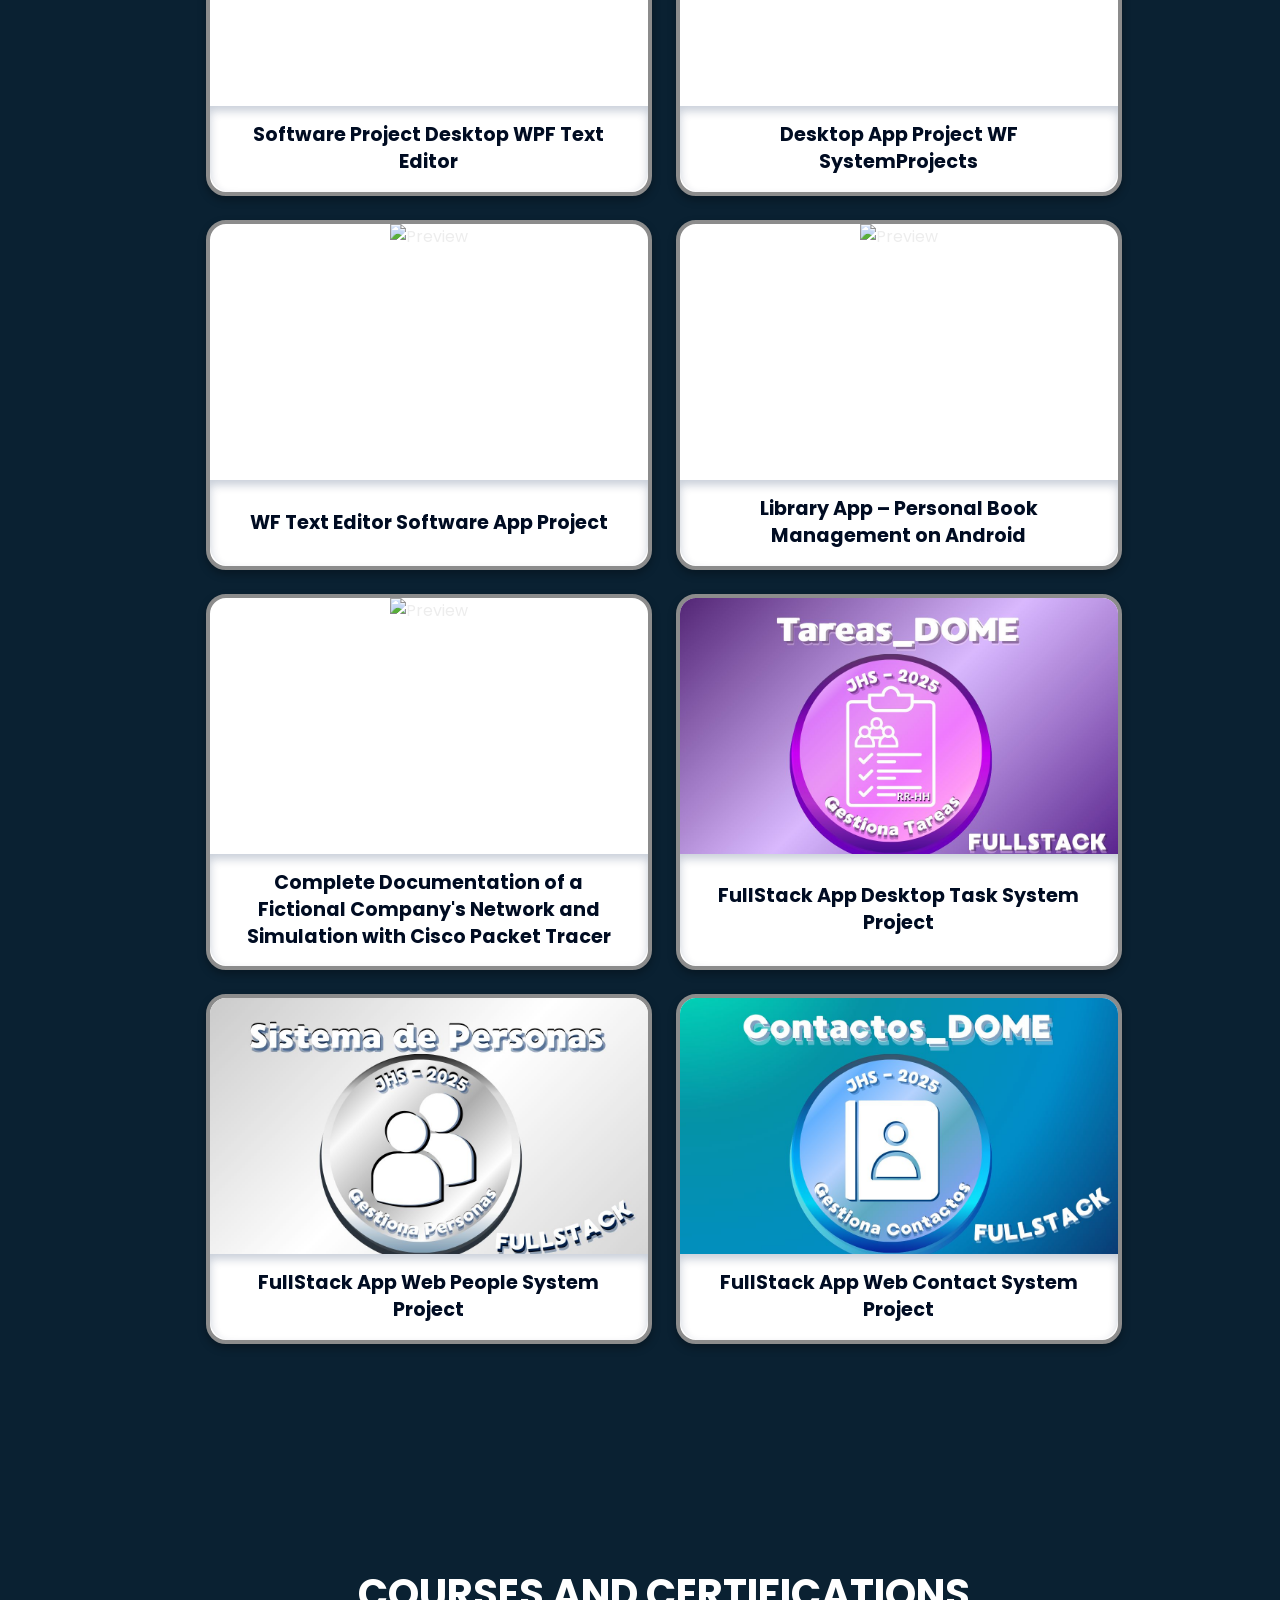
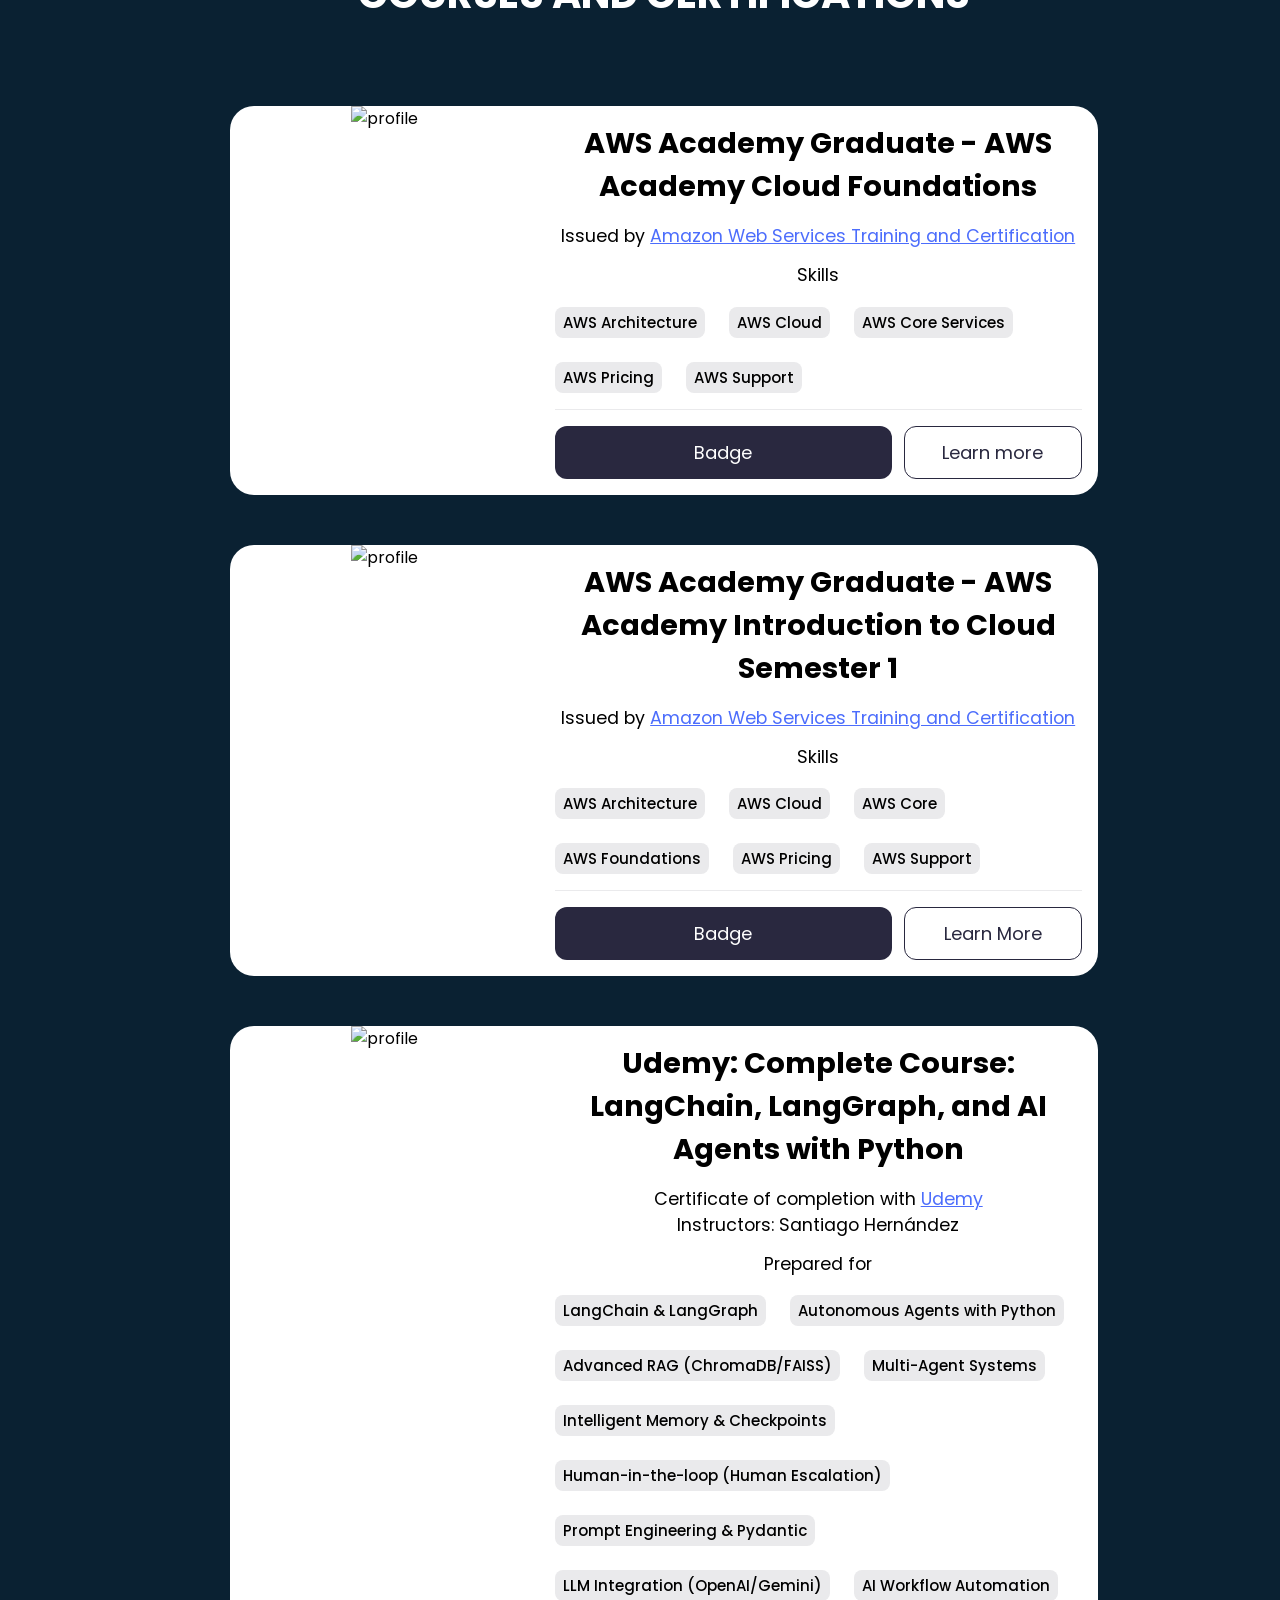
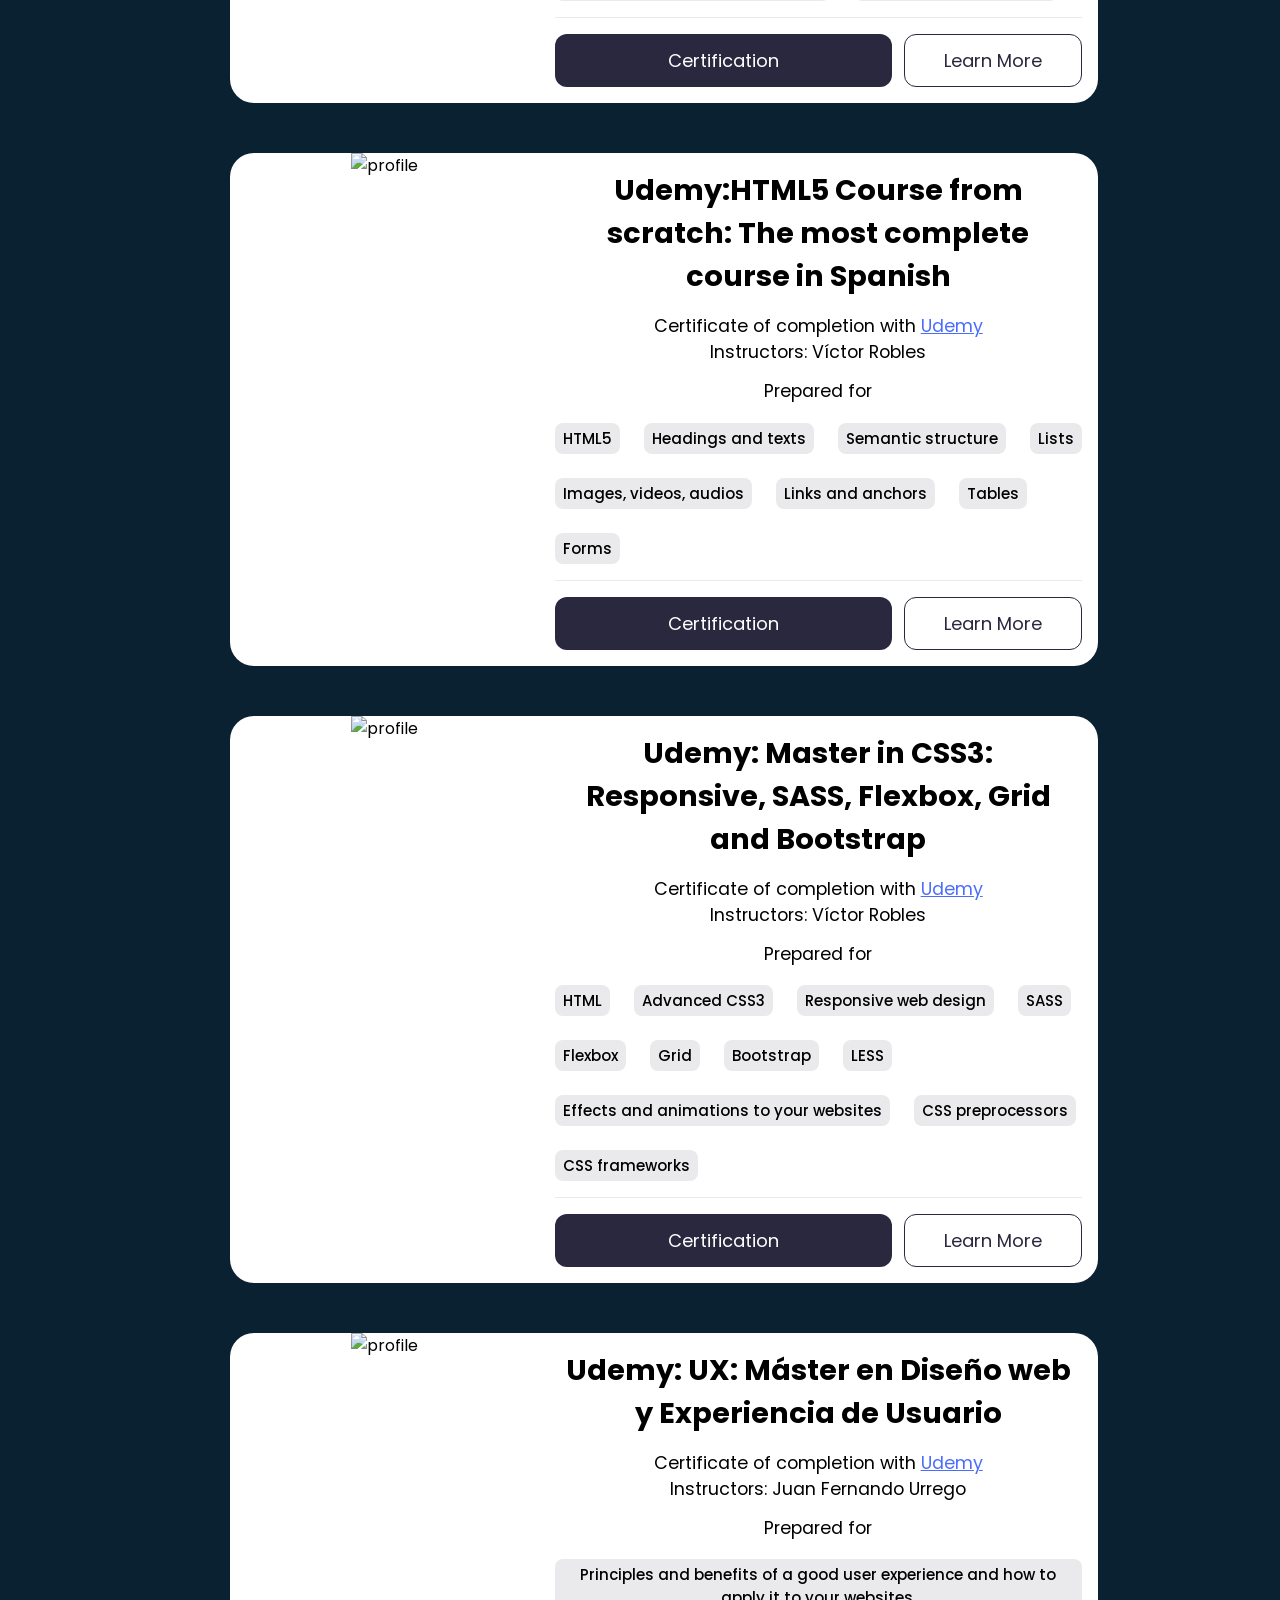
==== commit 43a1af6b: "Update portfolio descriptions to reflect current role and educational background; enhance clarity an" ====
--- a/index.html
+++ b/index.html
@@ -235,12 +235,12 @@
     <select id="mobile-nav" class="mobile-nav"
         onchange="window.location.href=this.value">
     <option value="" selected disabled hidden>Selecciona una sección</option>
-    <option value="#contenedorSeccionesAcademicas" hidden>Académico</option>
-    <option value="#contenedorSeccionesExperiencia" hidden>Experiencia</option>
-    <option value="#proyectos" hidden>Proyectos</option>
-    <option value="#contenedorSeccionesCCI" hidden>Cursos</option>
-    <option value="#contenedorTecnologias" hidden>Tecnologías</option>
-    <option value="#contenedorRecomendaciones" hidden>Recomendaciones</option>
+    <option value="#contenedorSeccionesAcademicas">Académico</option>
+    <option value="#contenedorSeccionesExperiencia">Experiencia</option>
+    <option value="#proyectos">Proyectos</option>
+    <option value="#contenedorSeccionesCCI">Cursos</option>
+    <option value="#contenedorTecnologias">Tecnologías</option>
+    <option value="#contenedorRecomendaciones">Recomendaciones</option>
     </select>
 
 
@@ -270,16 +270,14 @@
                     </div>
                 </div>
                 <div class="containerH3">
-                    <span class="text first-text">Developer fullstack</span>
+                    <span class="text first-text">Developer fullstack AI</span>
                 </div>
-                <p>Hello, my name is Jorge Herraiz Soler, and I am currently studying the first year of the specialized
-                    degree in Big Data and Artificial Intelligence at the FP Campus Digital center. I studied for a
-                    higher degree in Multiplatform Application Development at C.P.I.F.P. Los Enlaces. <br> <br>
-                    My goal as a programmer is to learn about and understand both the ecosystem of solution development,
-                    structures, and documentation in a business environment for products, as well as the problems they
-                    have and how they solve them.
-                    To this end, being able to work and study at the same time is a privilege for me, and I approach it
-                    with a mindset of focus, effort, planning, and self-directed learning.
+                <p>
+                    Hi, I'm Jorge Herraiz Soler. I currently work as a FullStack AI Developer at Deveco.IT and am studying the Specialization Degree in Big Data and Artificial Intelligence at FP Campus Digital. I also hold a Higher Degree in Cross-Platform Application Development from C.P.I.F.P. Los Enlaces.
+                    <br><br>
+                    My goal as a developer is to deeply understand the development of solutions, including their structure, documentation, and application in business environments, as well as the problems they address.
+                    <br><br>
+                    I consider it a privilege to combine work experience with ongoing education, approaching both with a mindset grounded in effort, planning, and self-directed learning.
                 </p>
             </div>
         </div>
--- a/styleindex.css
+++ b/styleindex.css
@@ -3022,25 +3022,19 @@
         text-align: center;
     }
 
-    
-
-    .mobile-nav select {
-        width: 90%;
-        padding: 10px;
-        border-radius: 5px;
-        font-size: 20px;
-        border: 1px solid #ccc;
-        color:white;
-    }
-
-    .mobile-nav select option:checked {
+    .mobile-nav option {
+        color: #0a2132;
+        background-color: #ffffff;
+    }
+
+    .mobile-nav option:checked {
         background-color: #485474; /* Color de fondo */
         color: white; /* Color del texto */
         font-weight: bolder;
     }
 
     /* Opcionalmente, para un mejor contraste en la lista desplegable */
-    .mobile-nav select option:hover {
+    .mobile-nav option:hover {
         background-color: #1f3f98;
         color: white;
     }
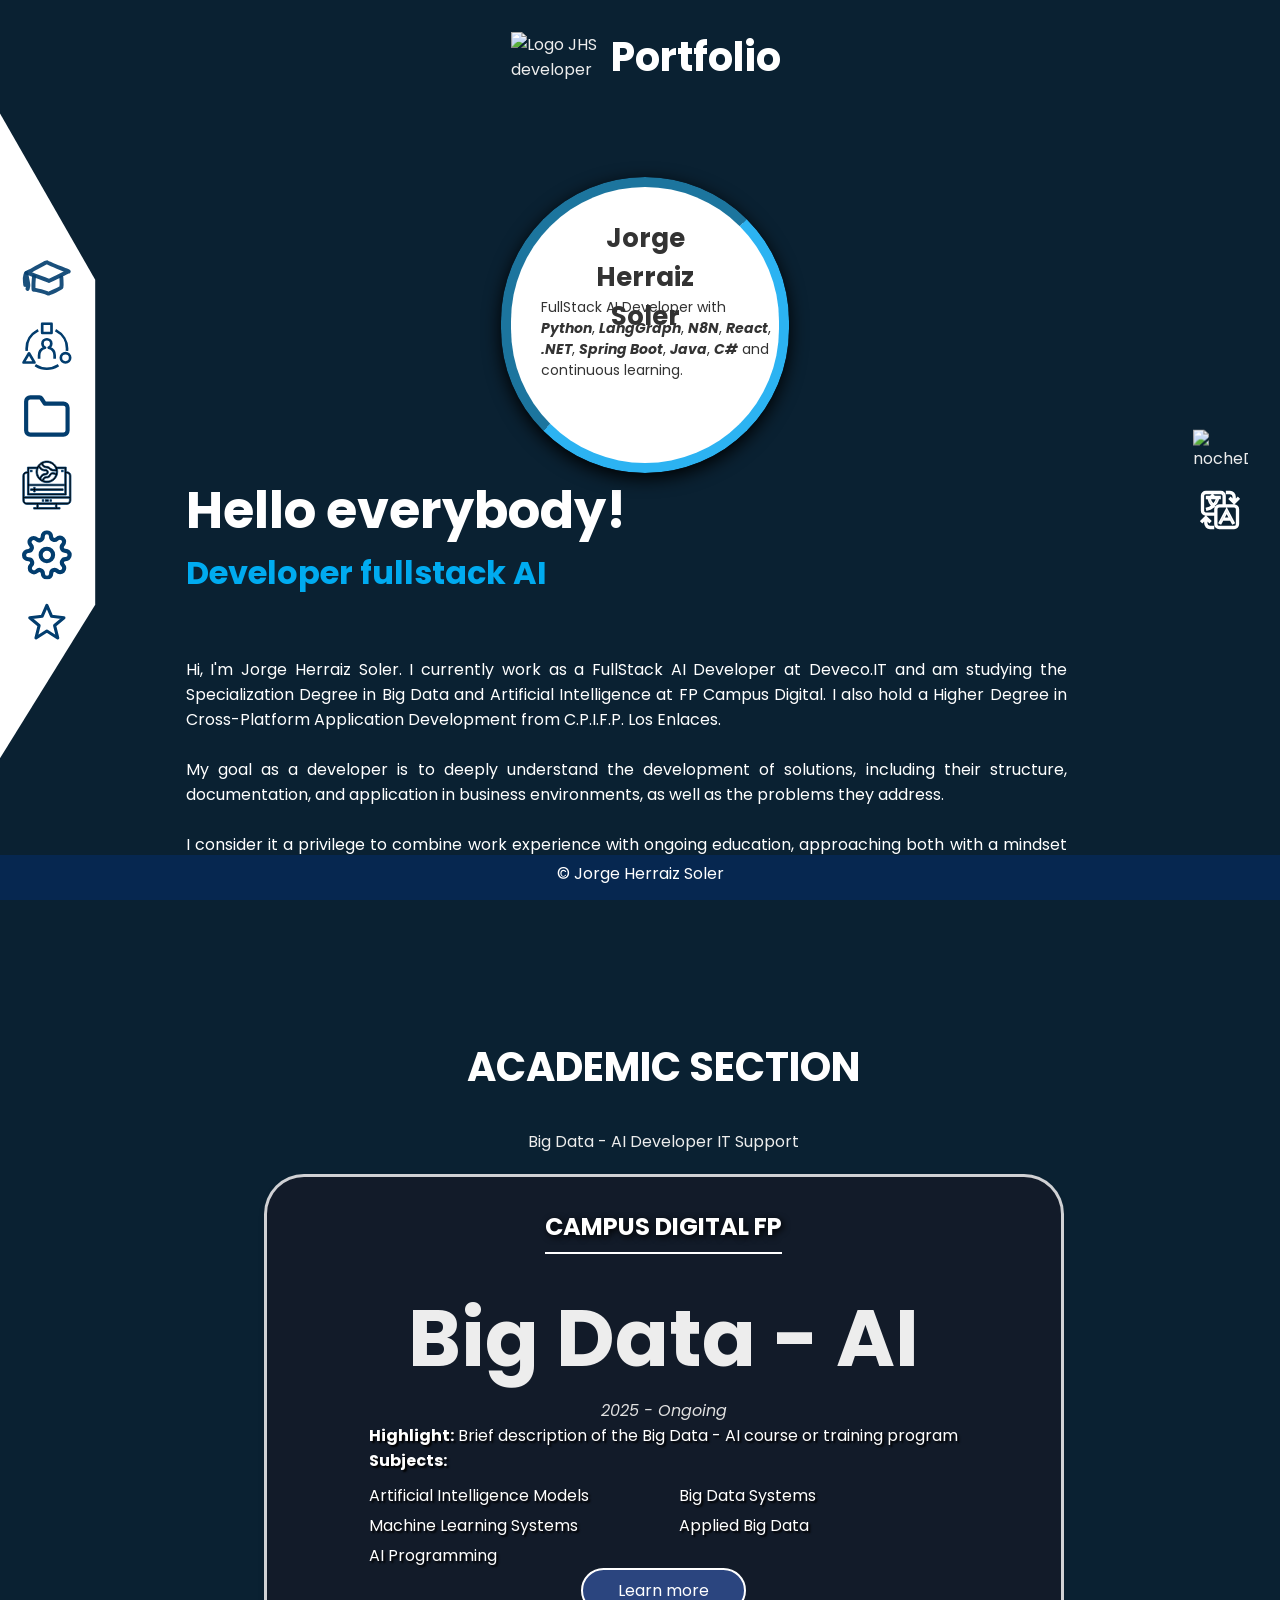
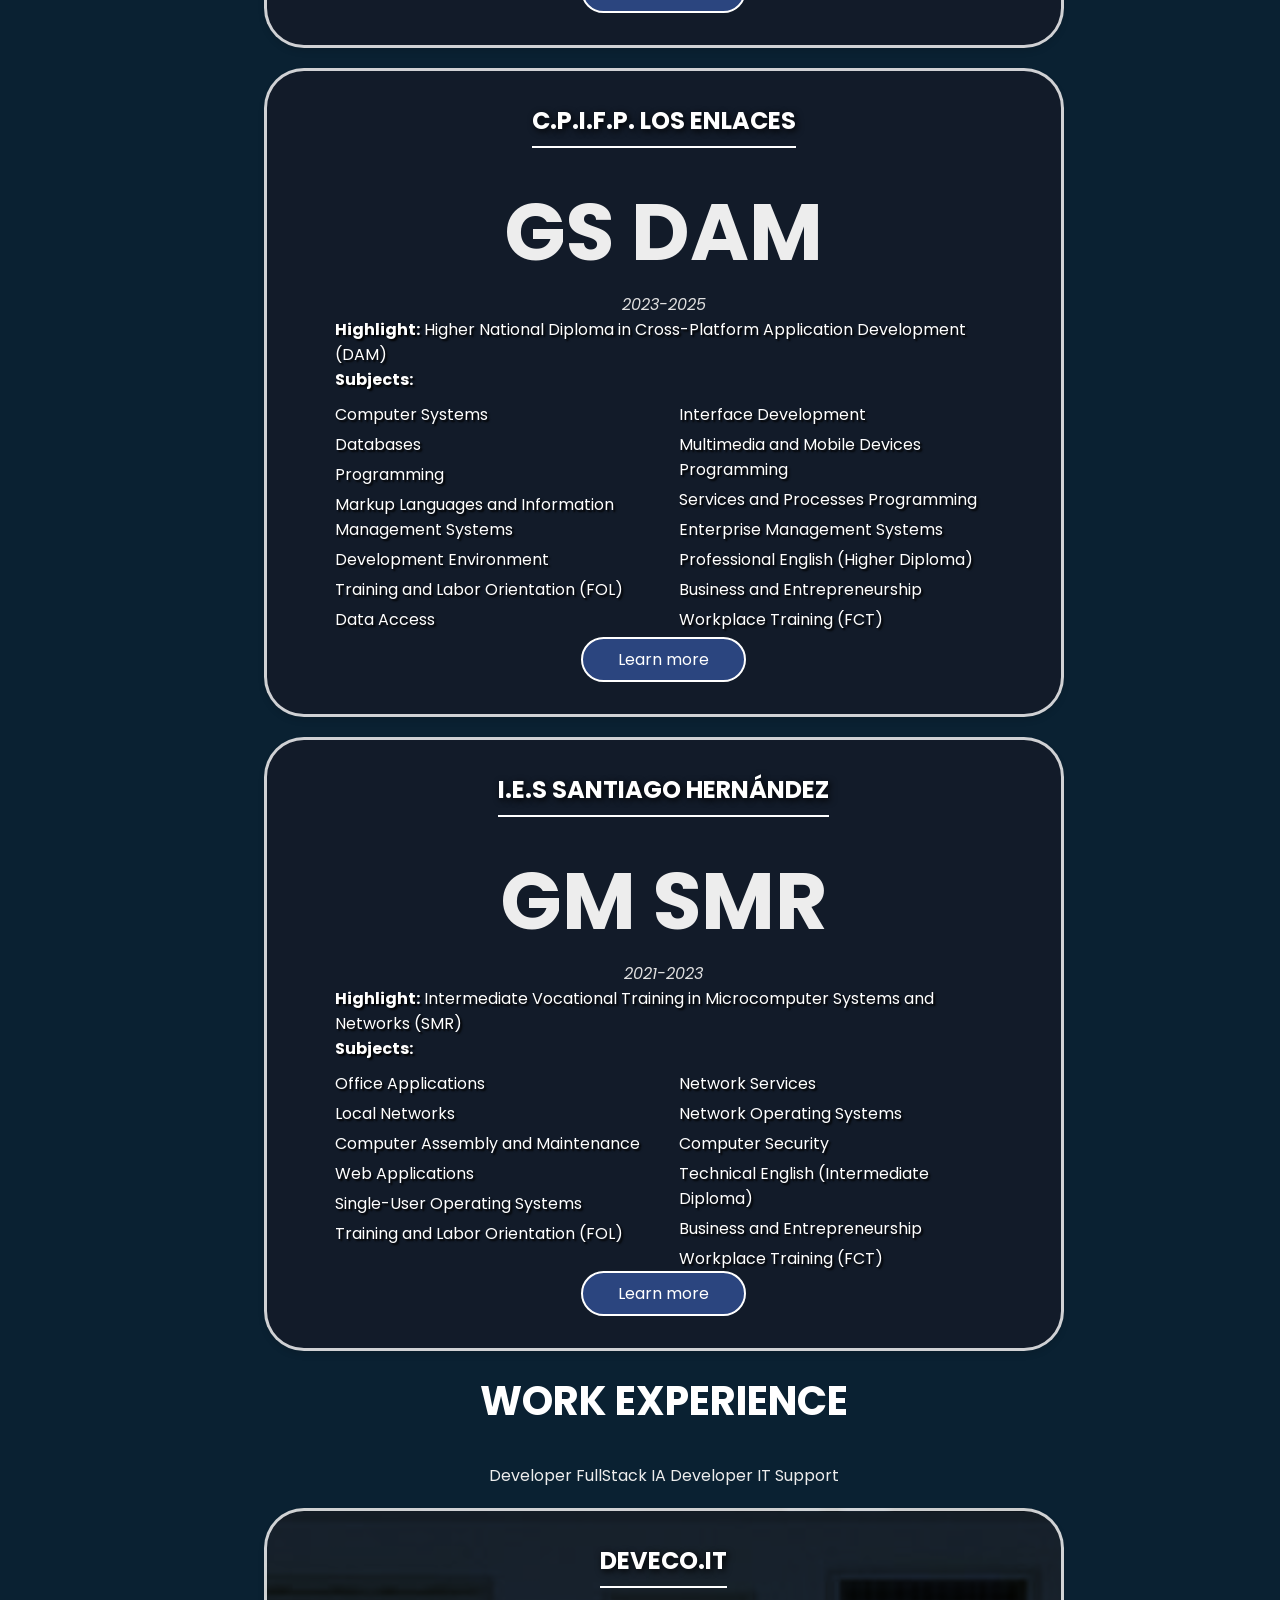
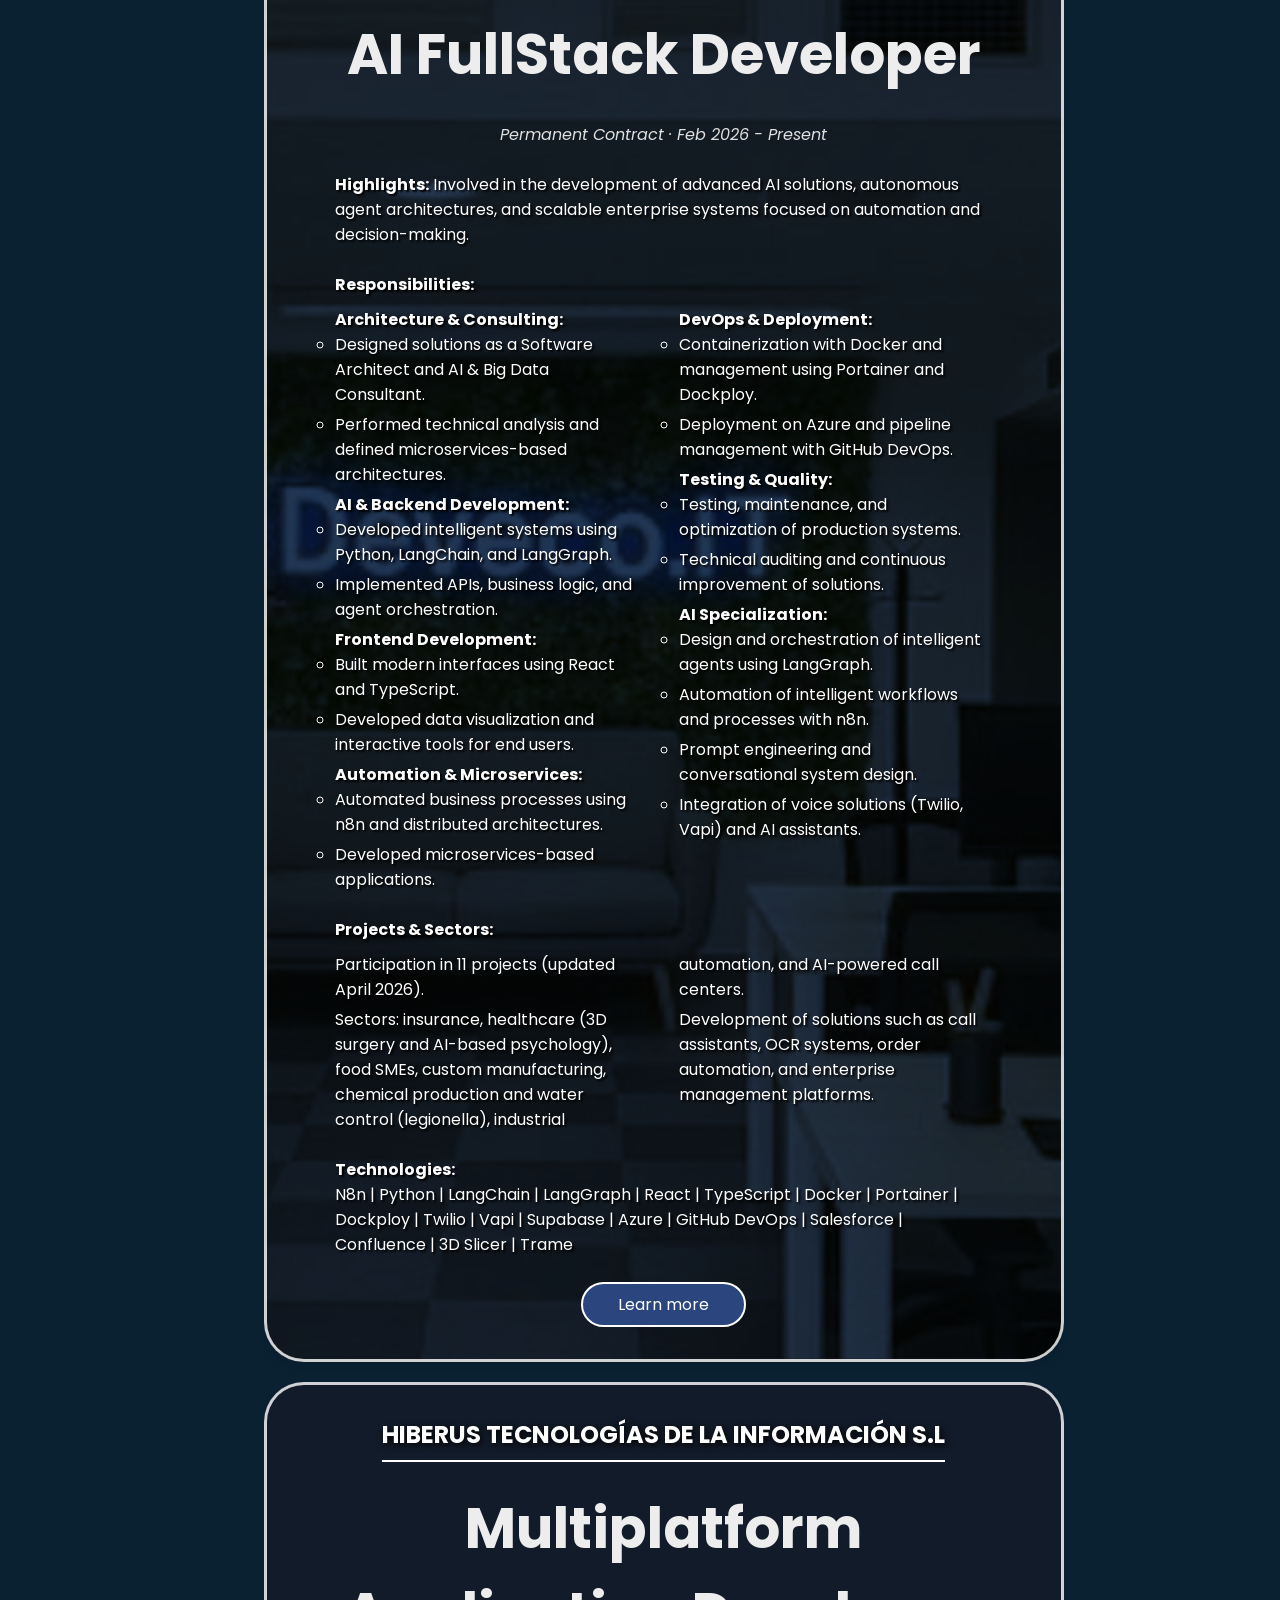
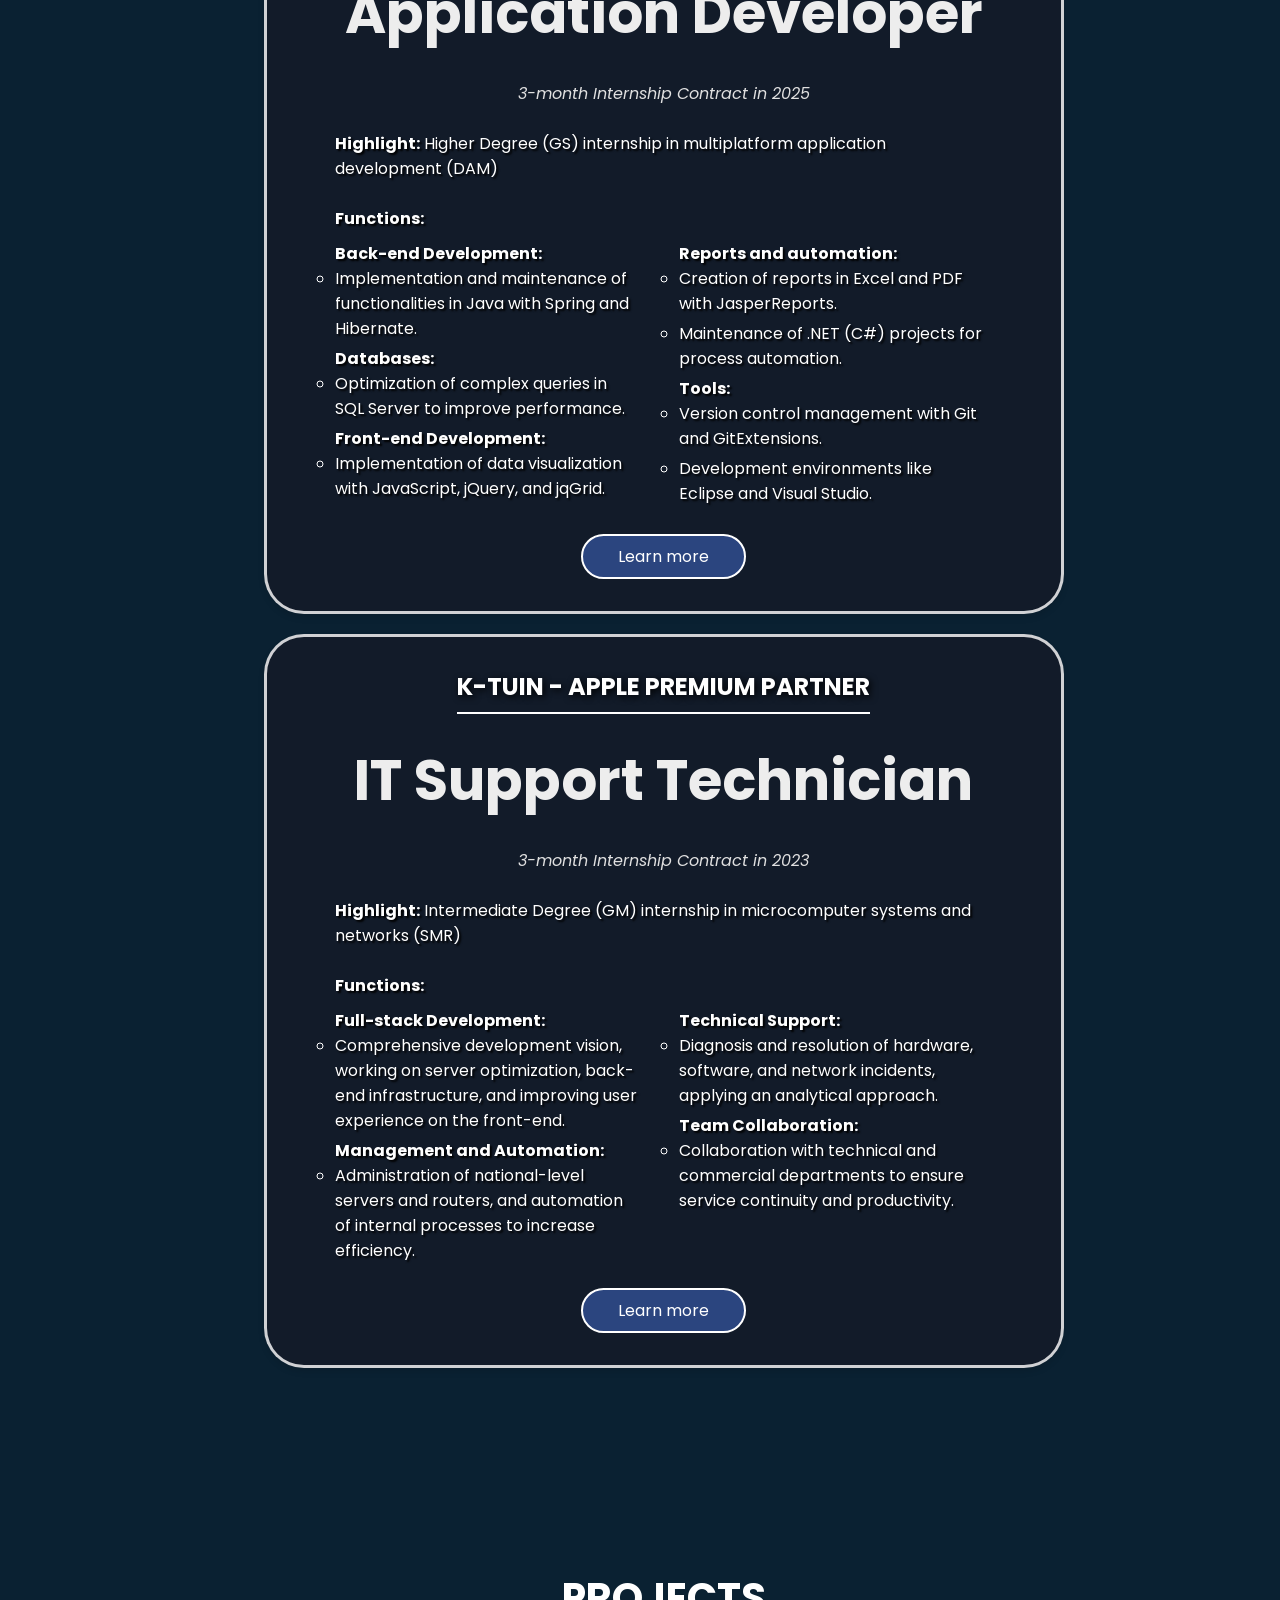
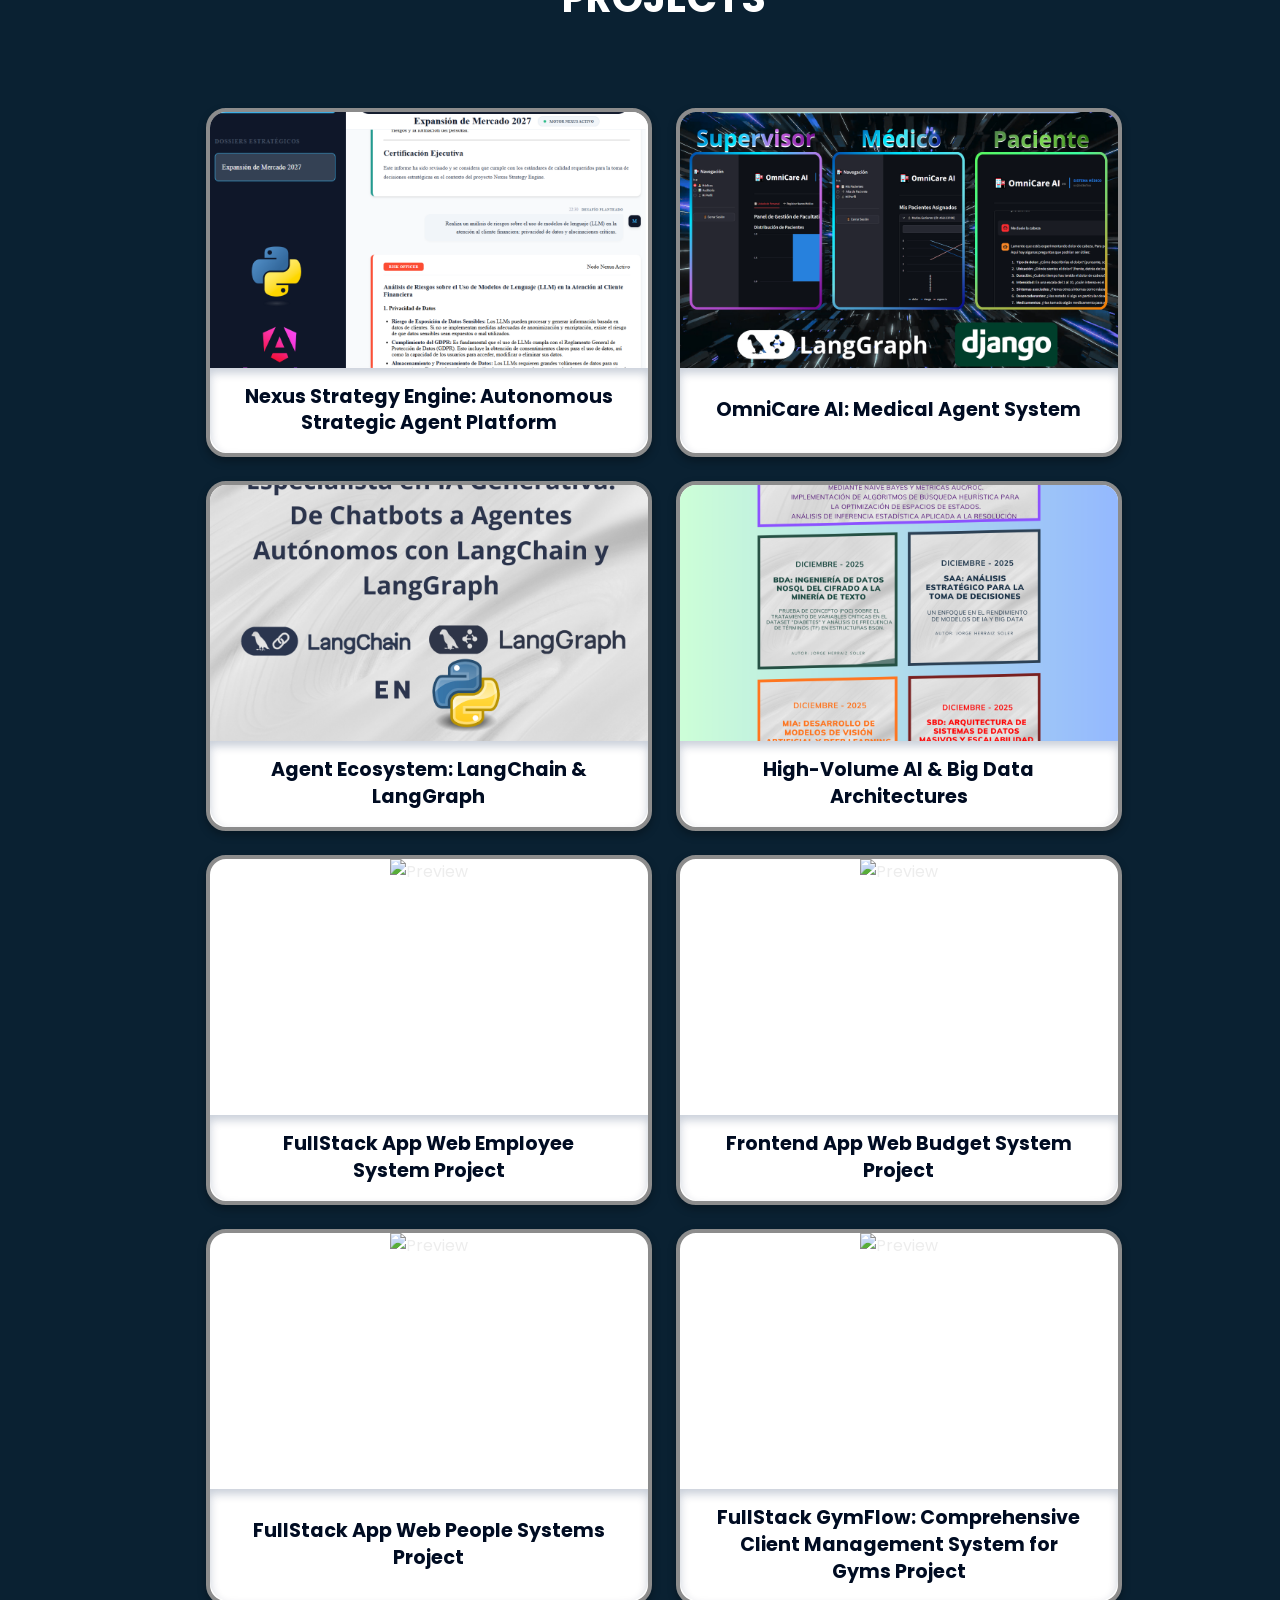
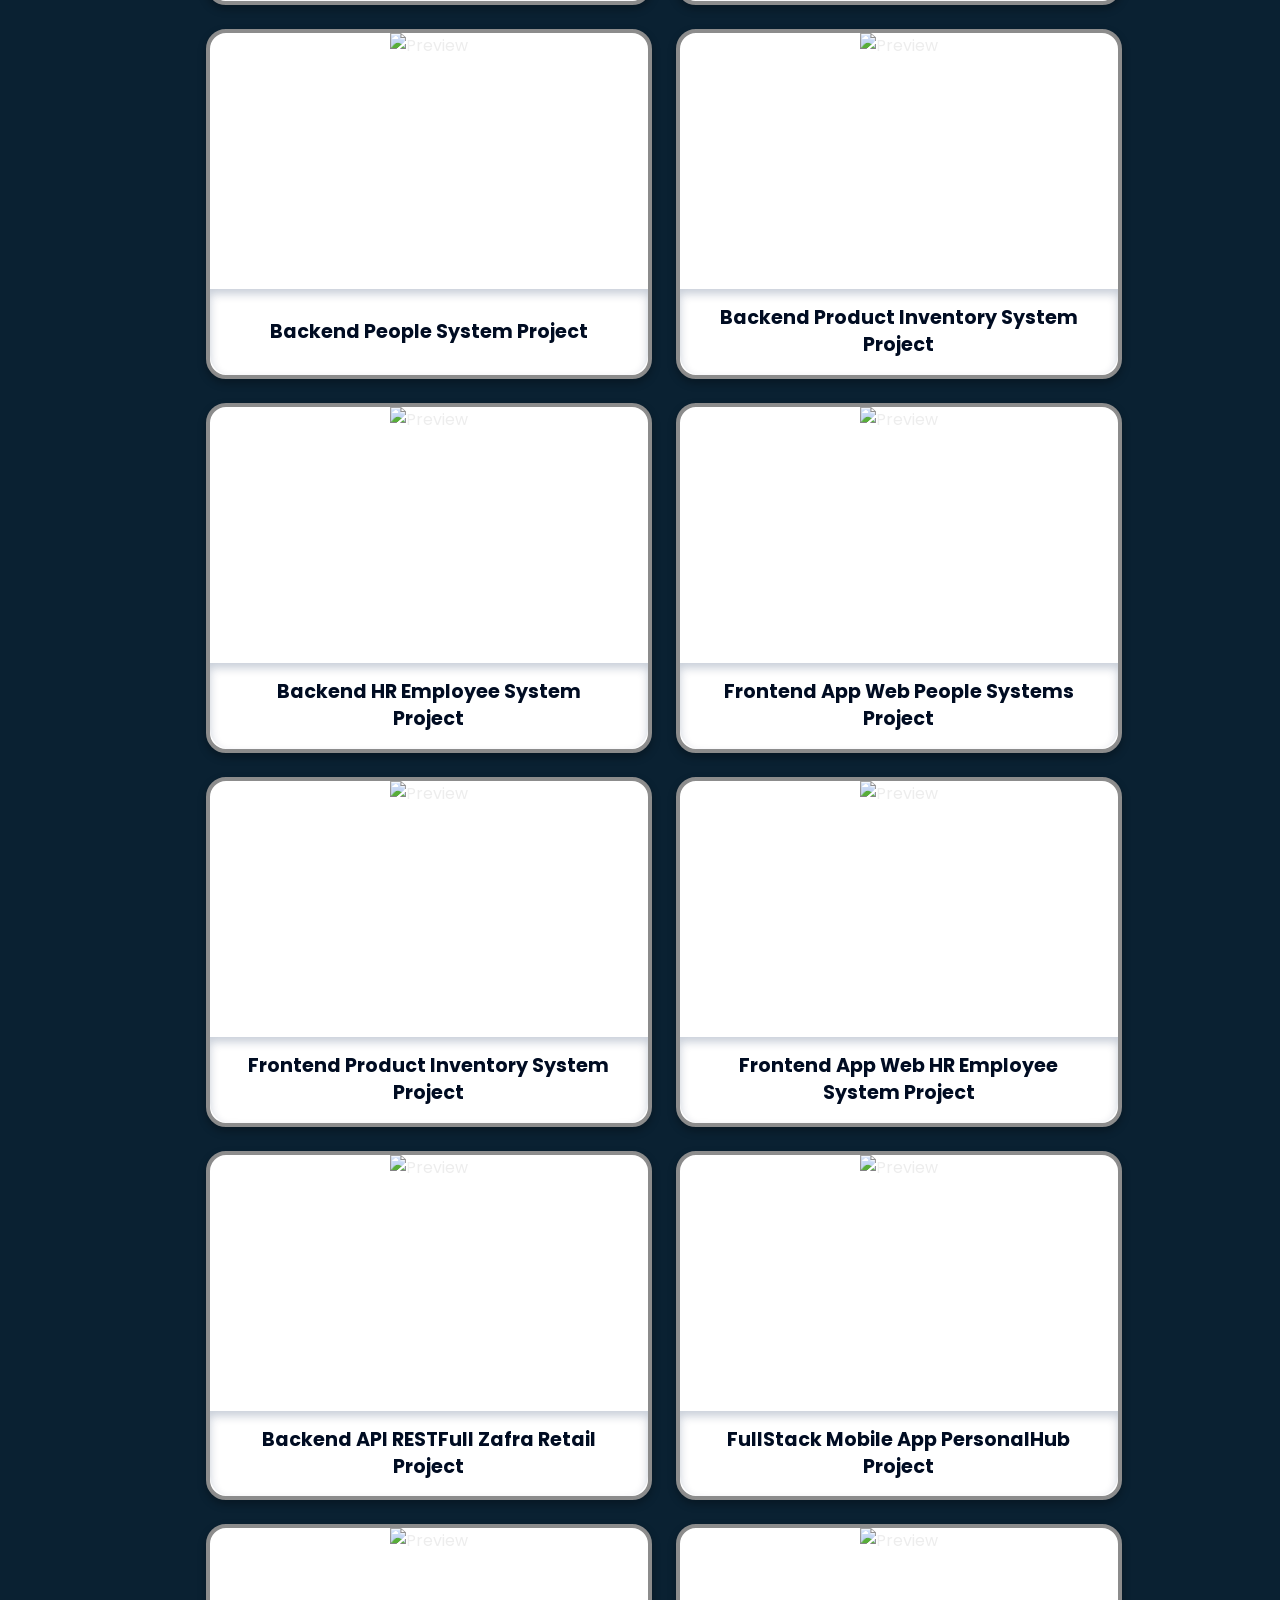
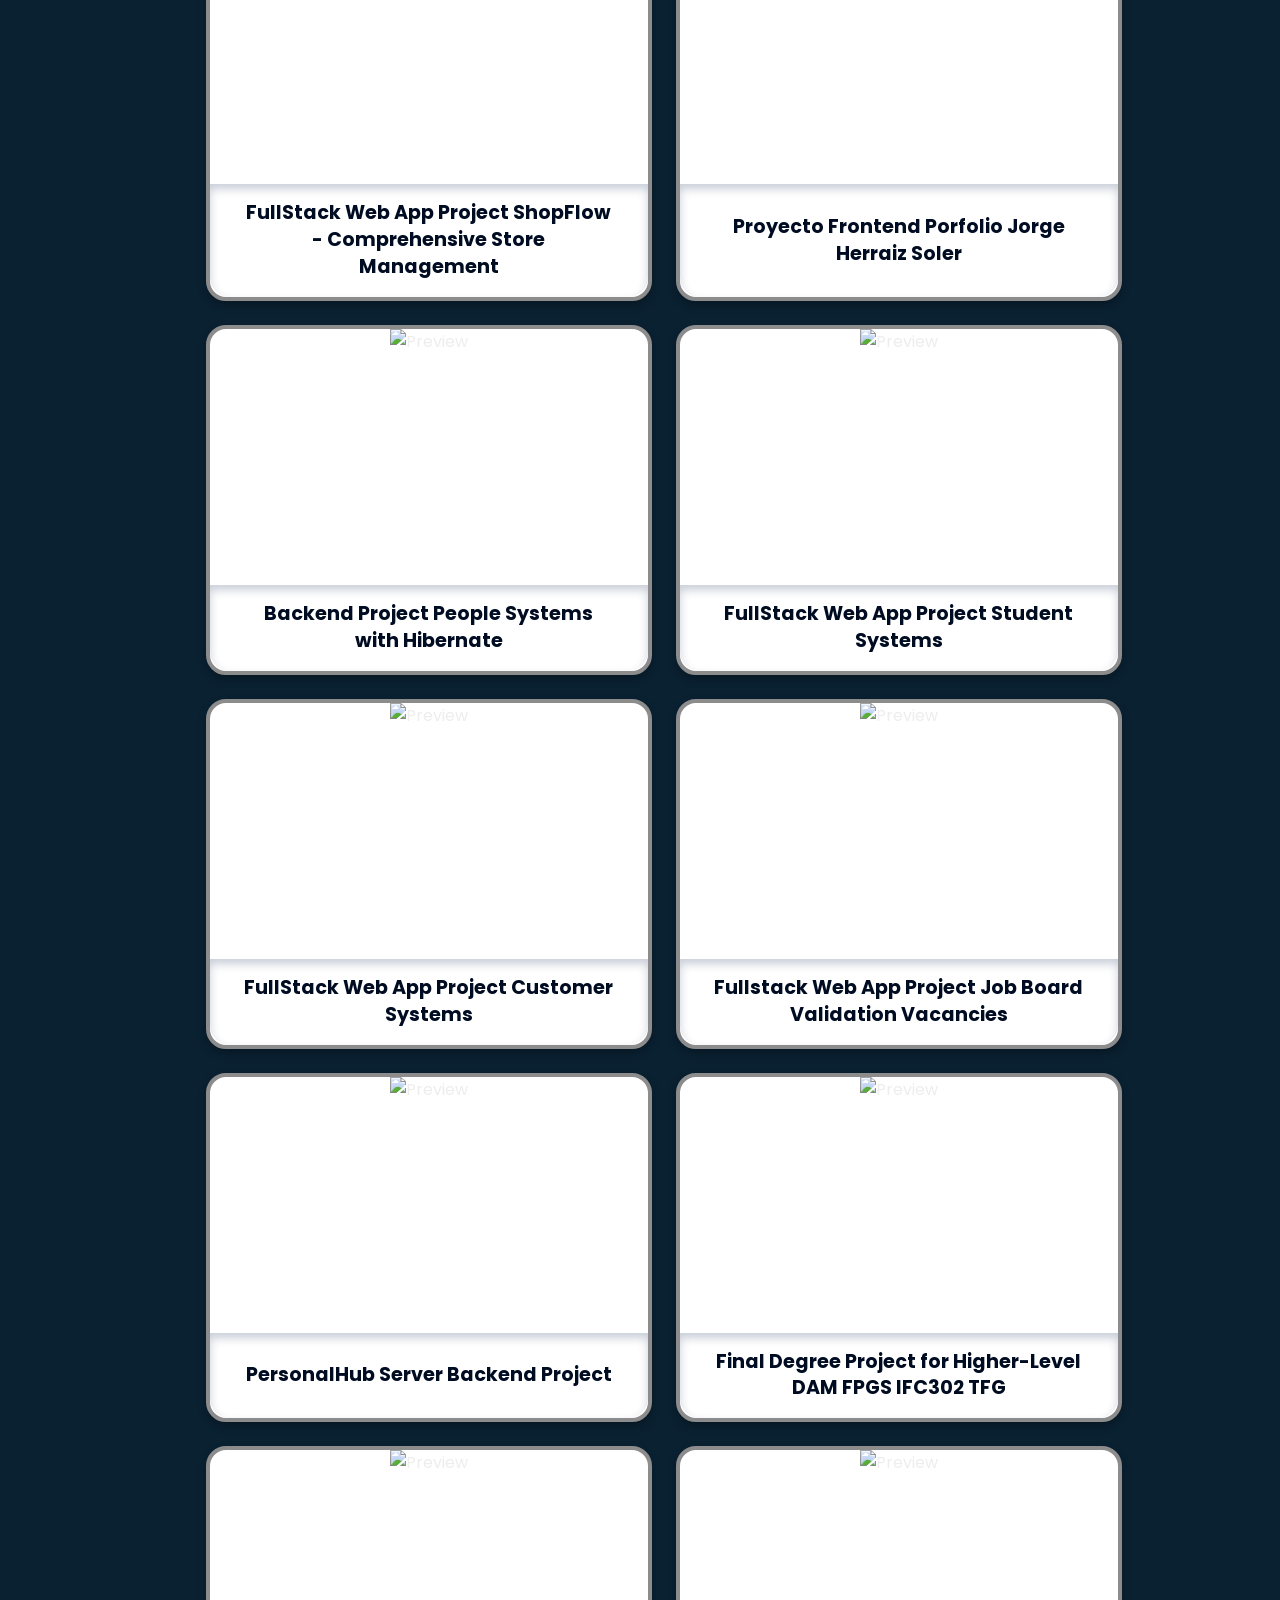
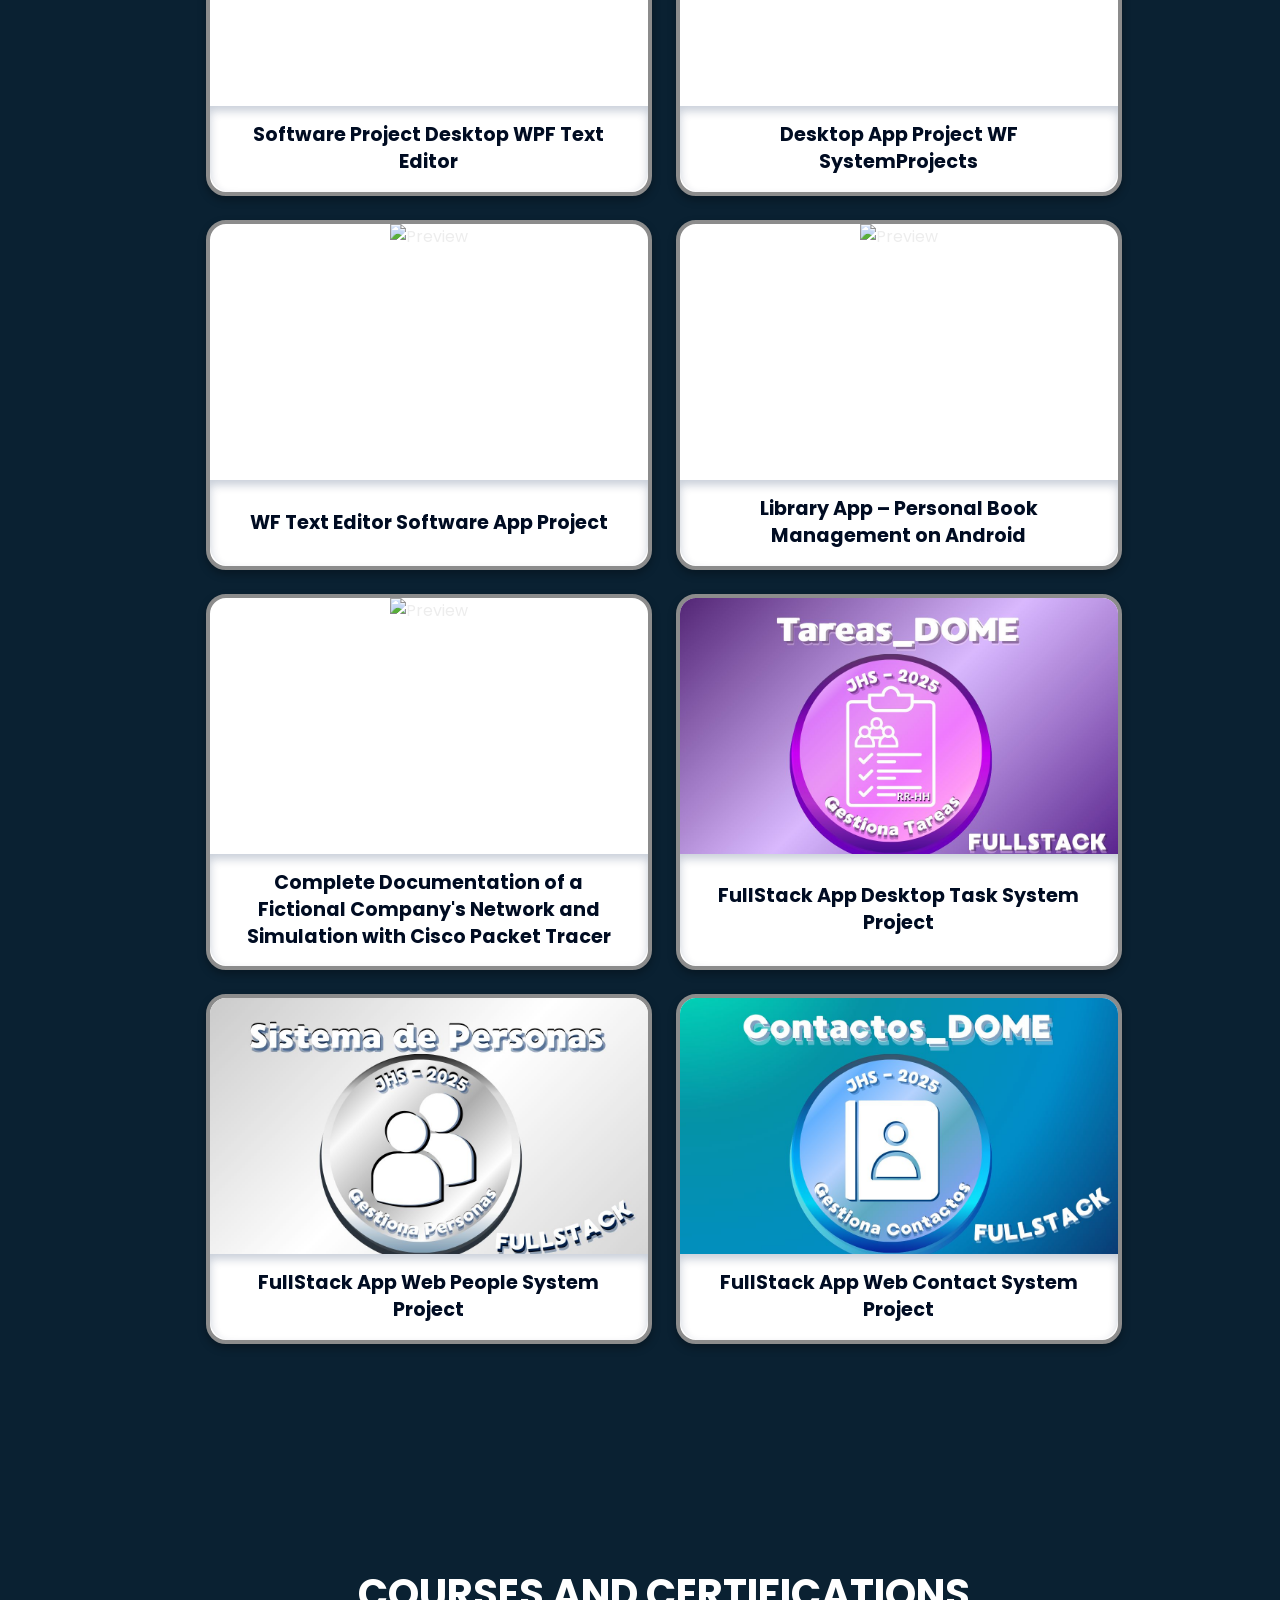
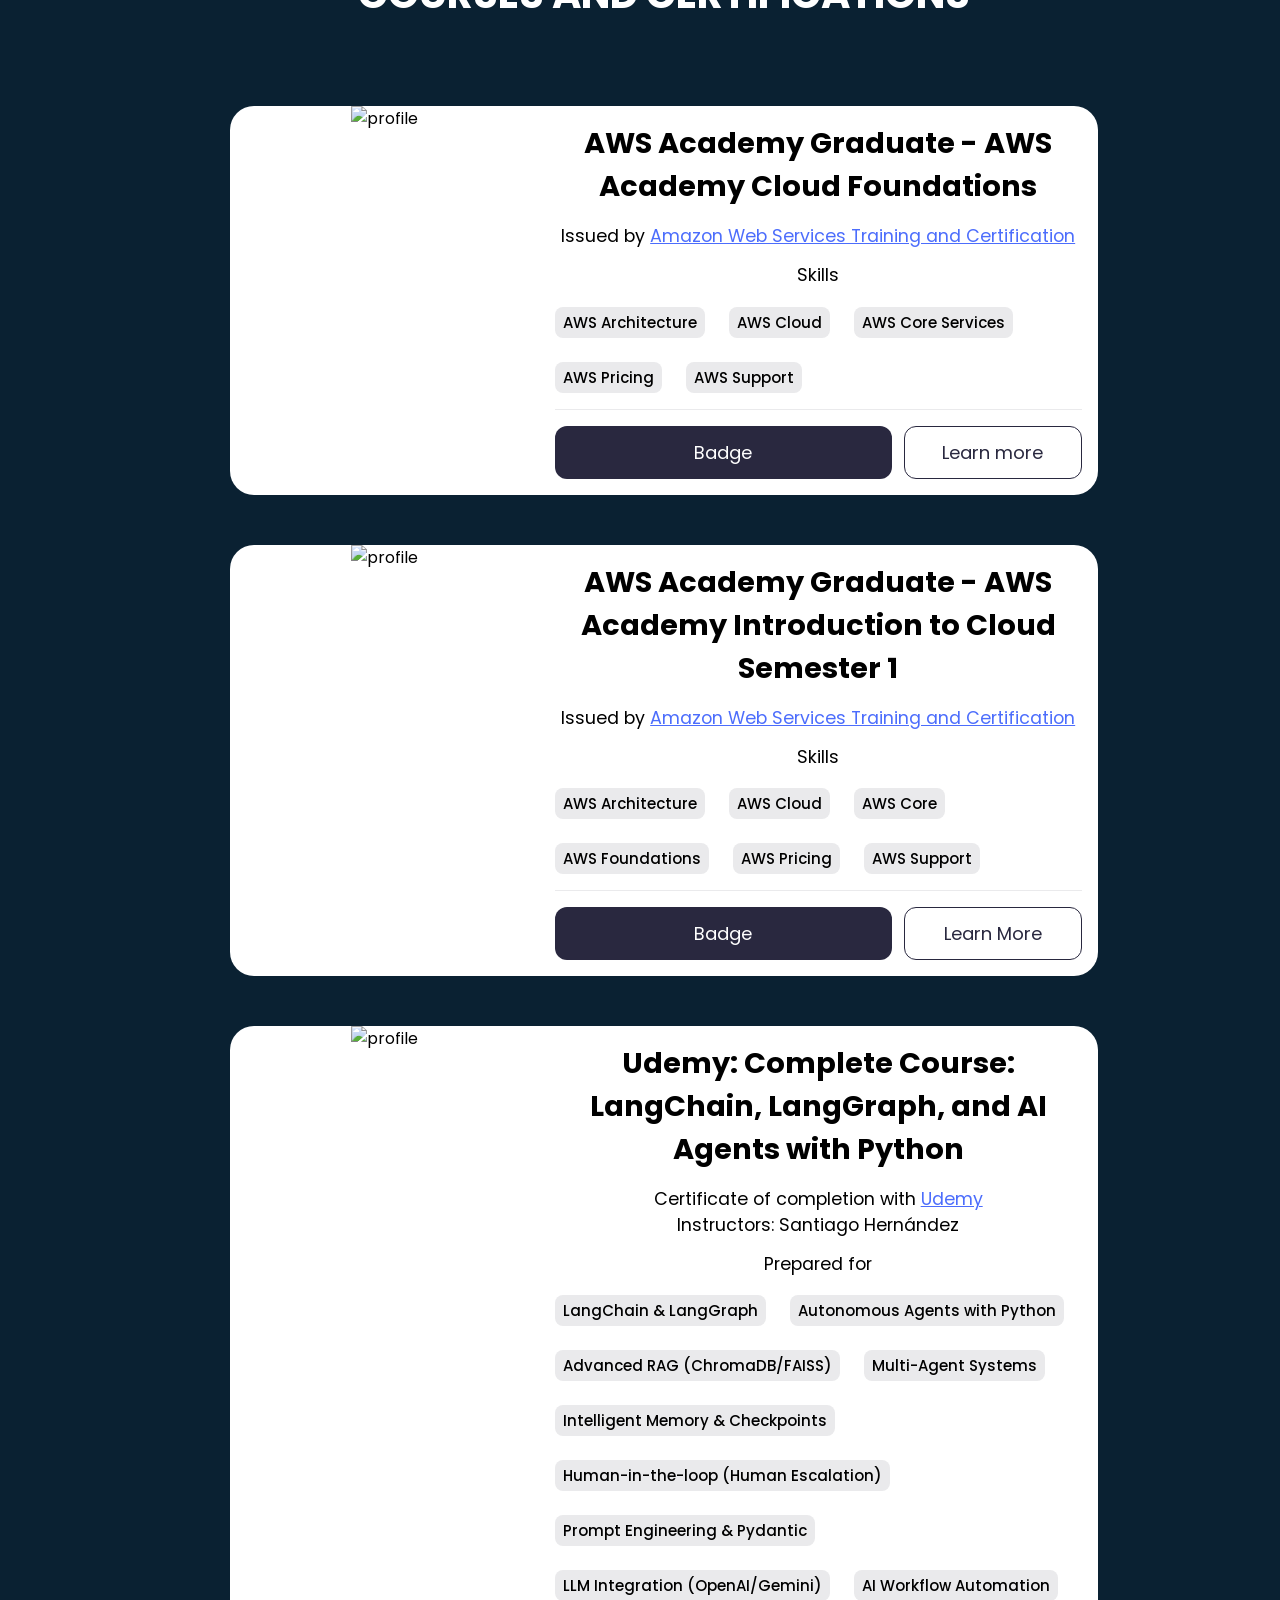
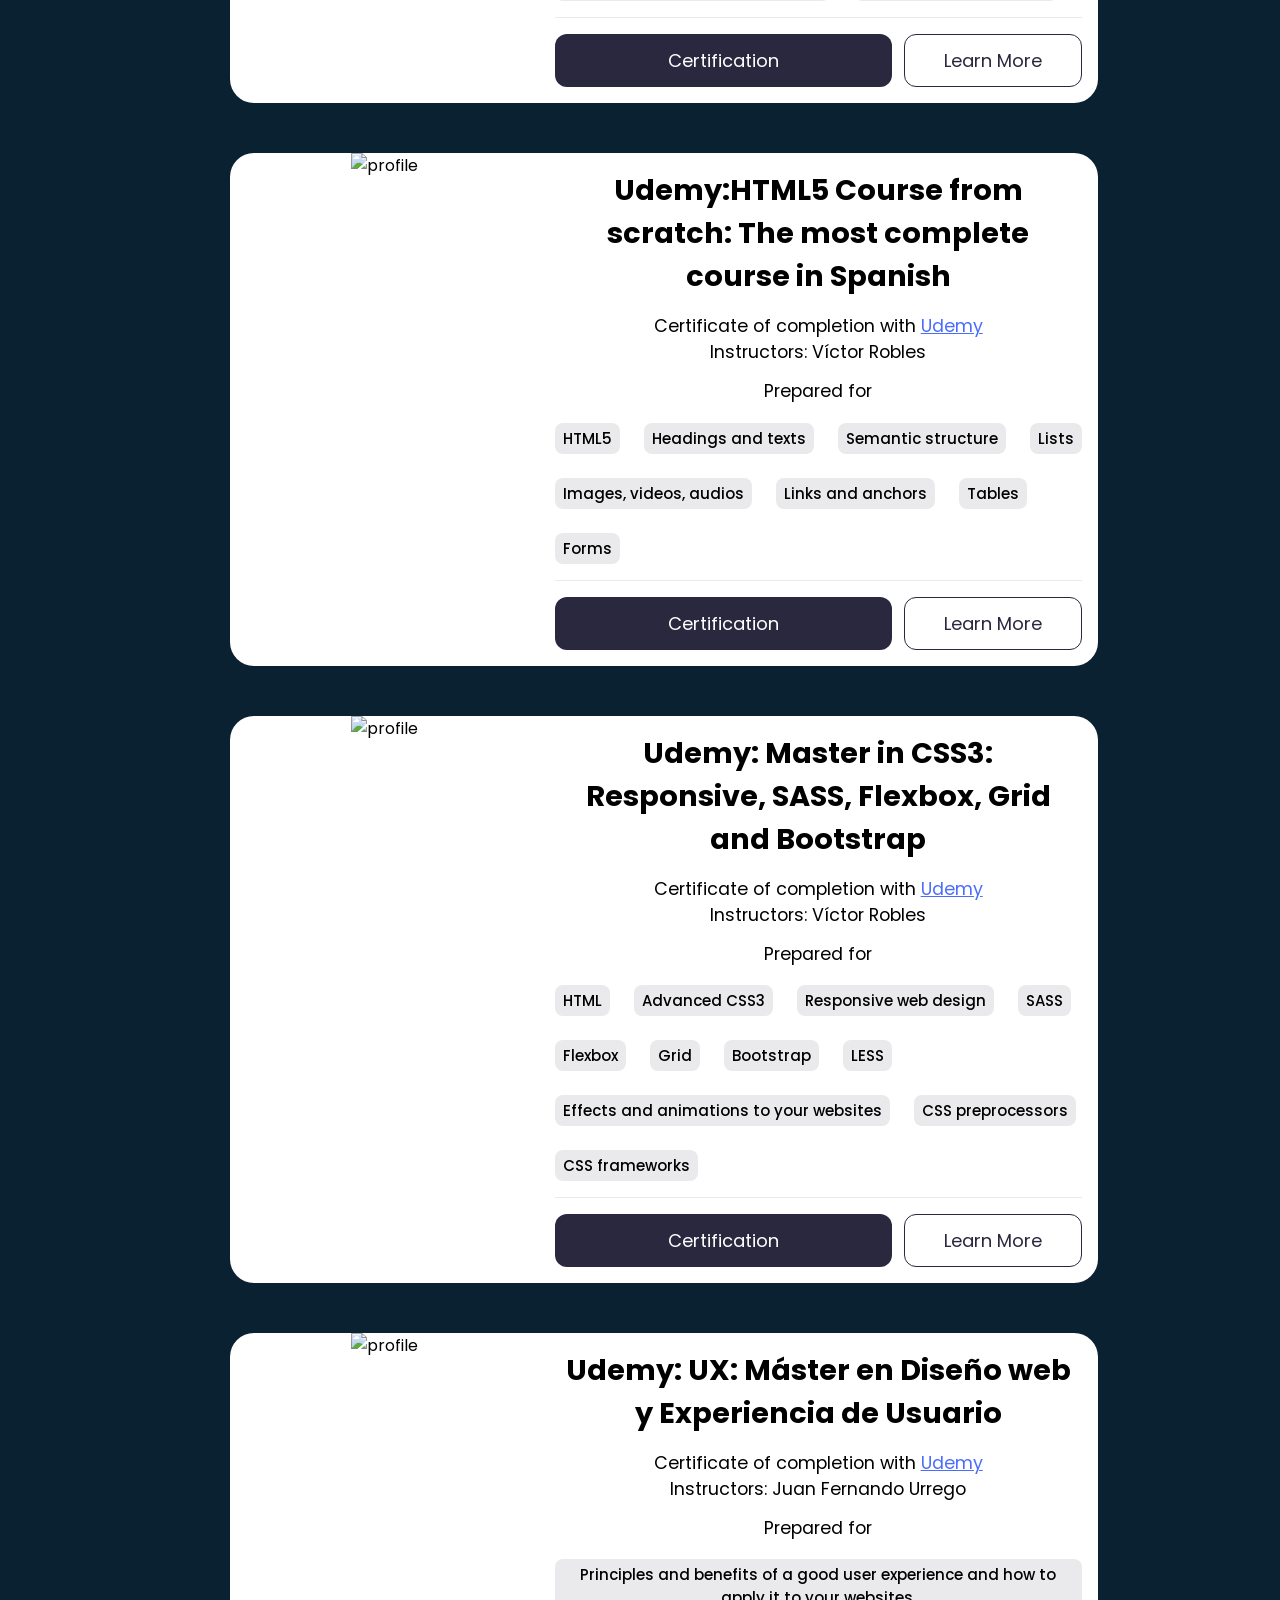
==== commit 4cd86457: "Update portfolio bio to reflect current skills and technologies; enhance clarity and professionalism" ====
--- a/index.html
+++ b/index.html
@@ -60,10 +60,10 @@
                     <div class="profile-name">
                         <h2 id="nombreProfile">Jorge Herraiz Soler</h2>
                         <div class="profile-bio">
-                            A multiplatform application developer fullstack
-                            with <em><b>Java</b></em> and, <em><b>.NET</b></em> and <em><b>MySQL</b></em>,
-                            <em><b>SQL_Server</b></em> with
-                            continuous learning.
+                            FullStack AI Developer with
+                            <em><b>Python</b></em>, <em><b>LangGraph</b></em>, <em><b>N8N</b></em>,
+                            <em><b>React</b></em>, <em><b>.NET</b></em>, <em><b>Spring Boot</b></em>,
+                            <em><b>Java</b></em>, <em><b>C#</b></em> and continuous learning.
                         </div>
                     </div>
                 </div>
